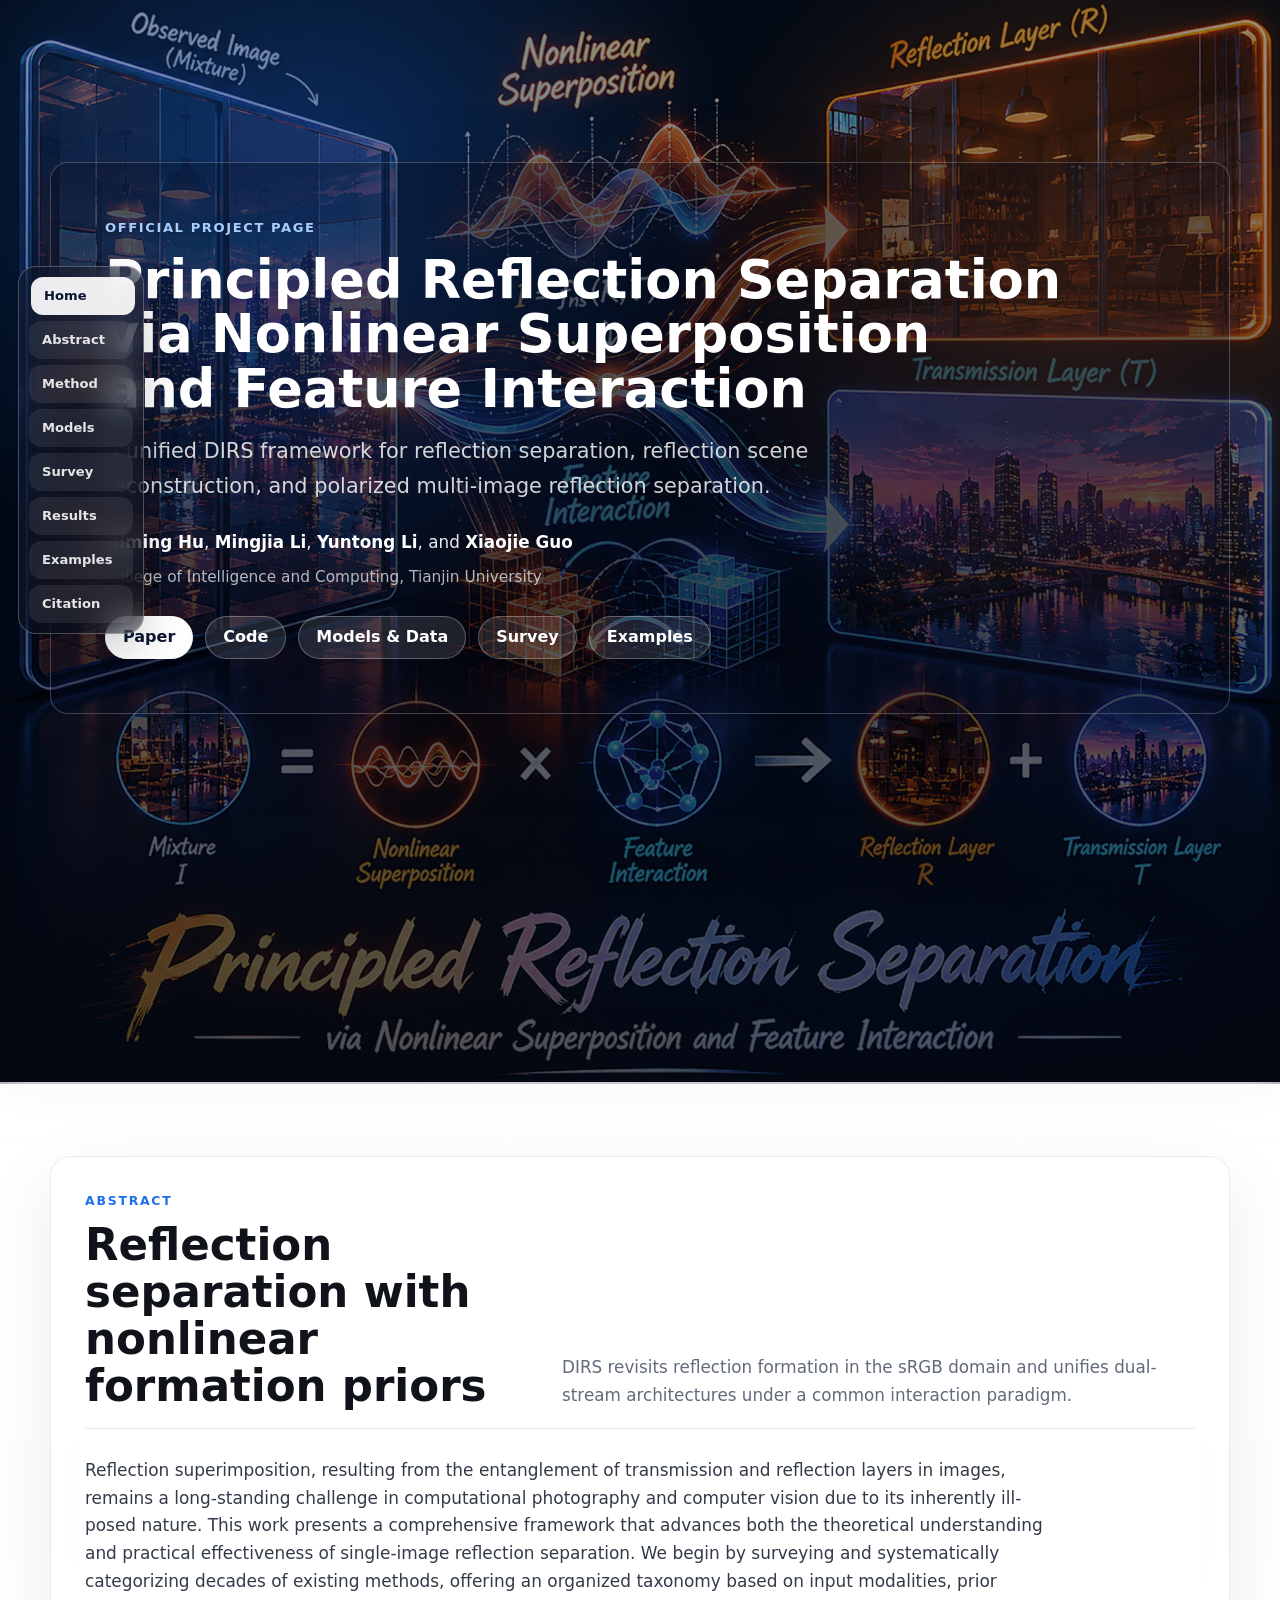
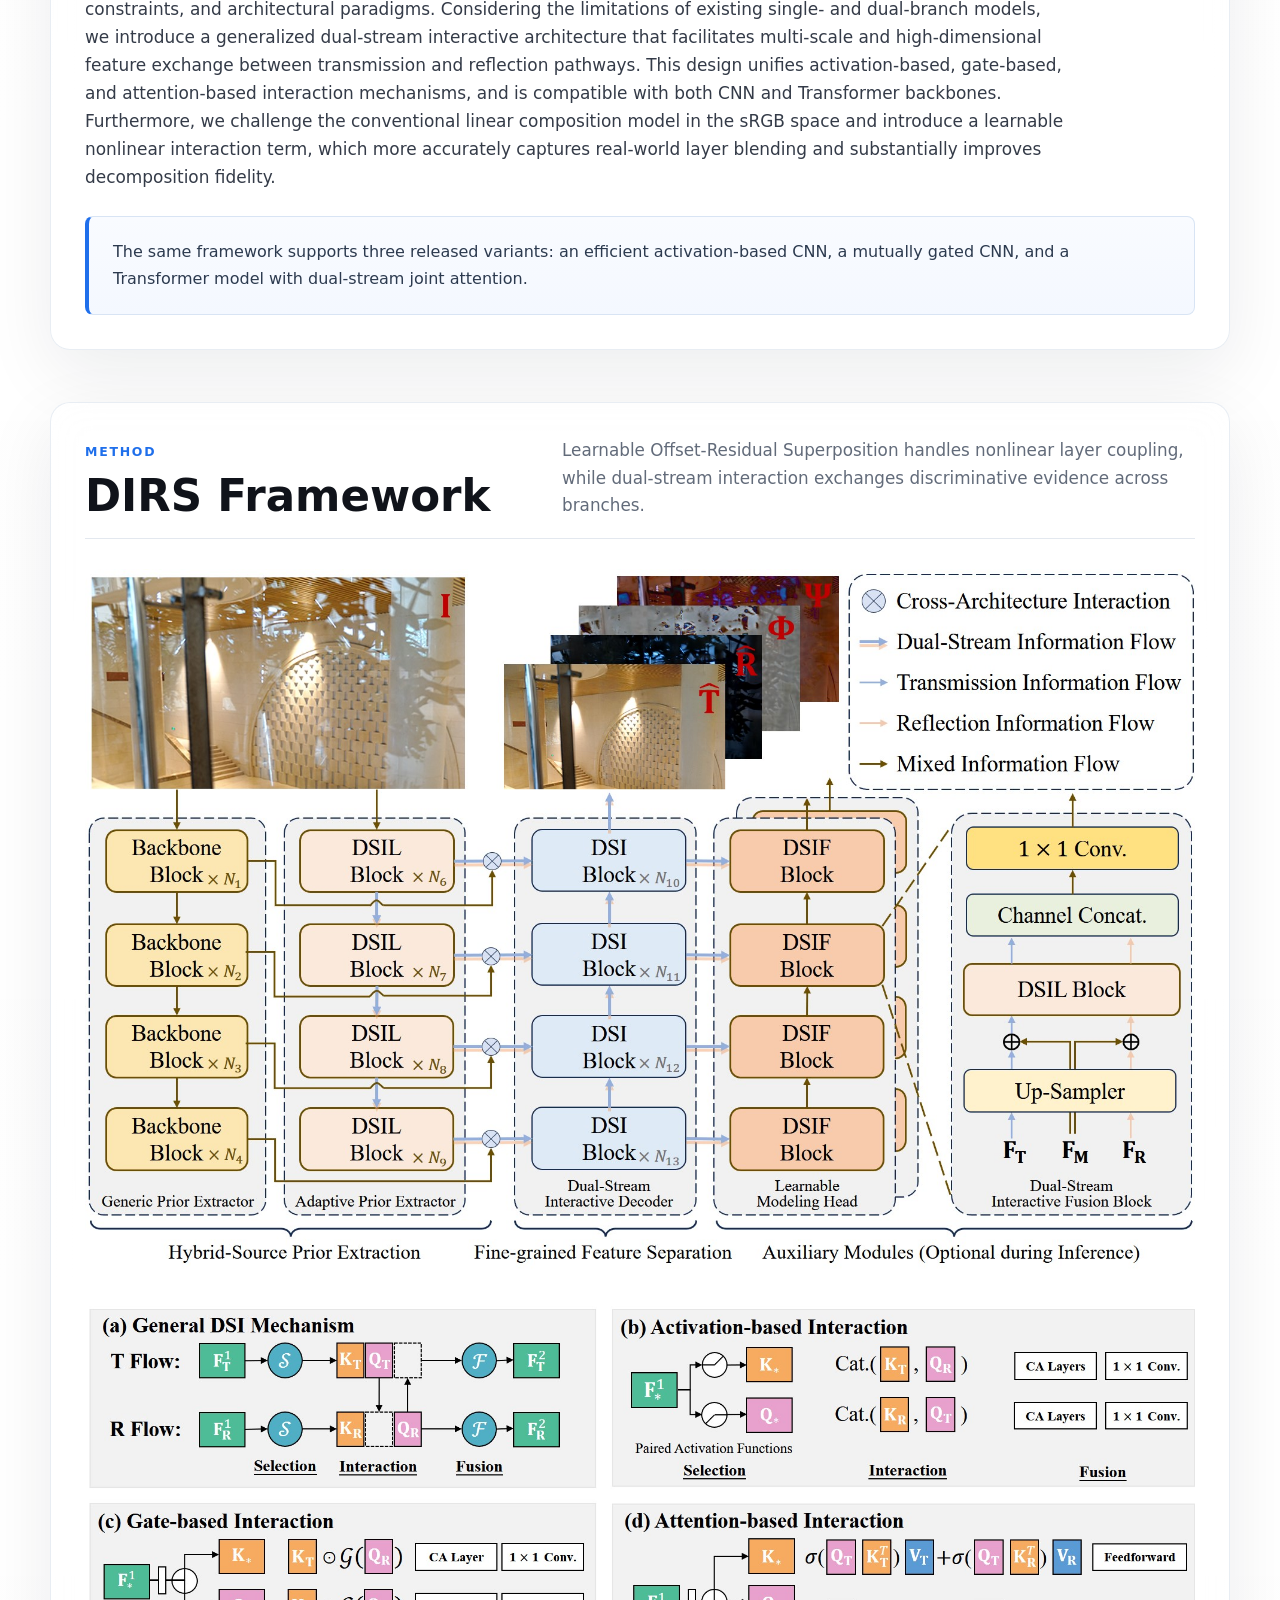
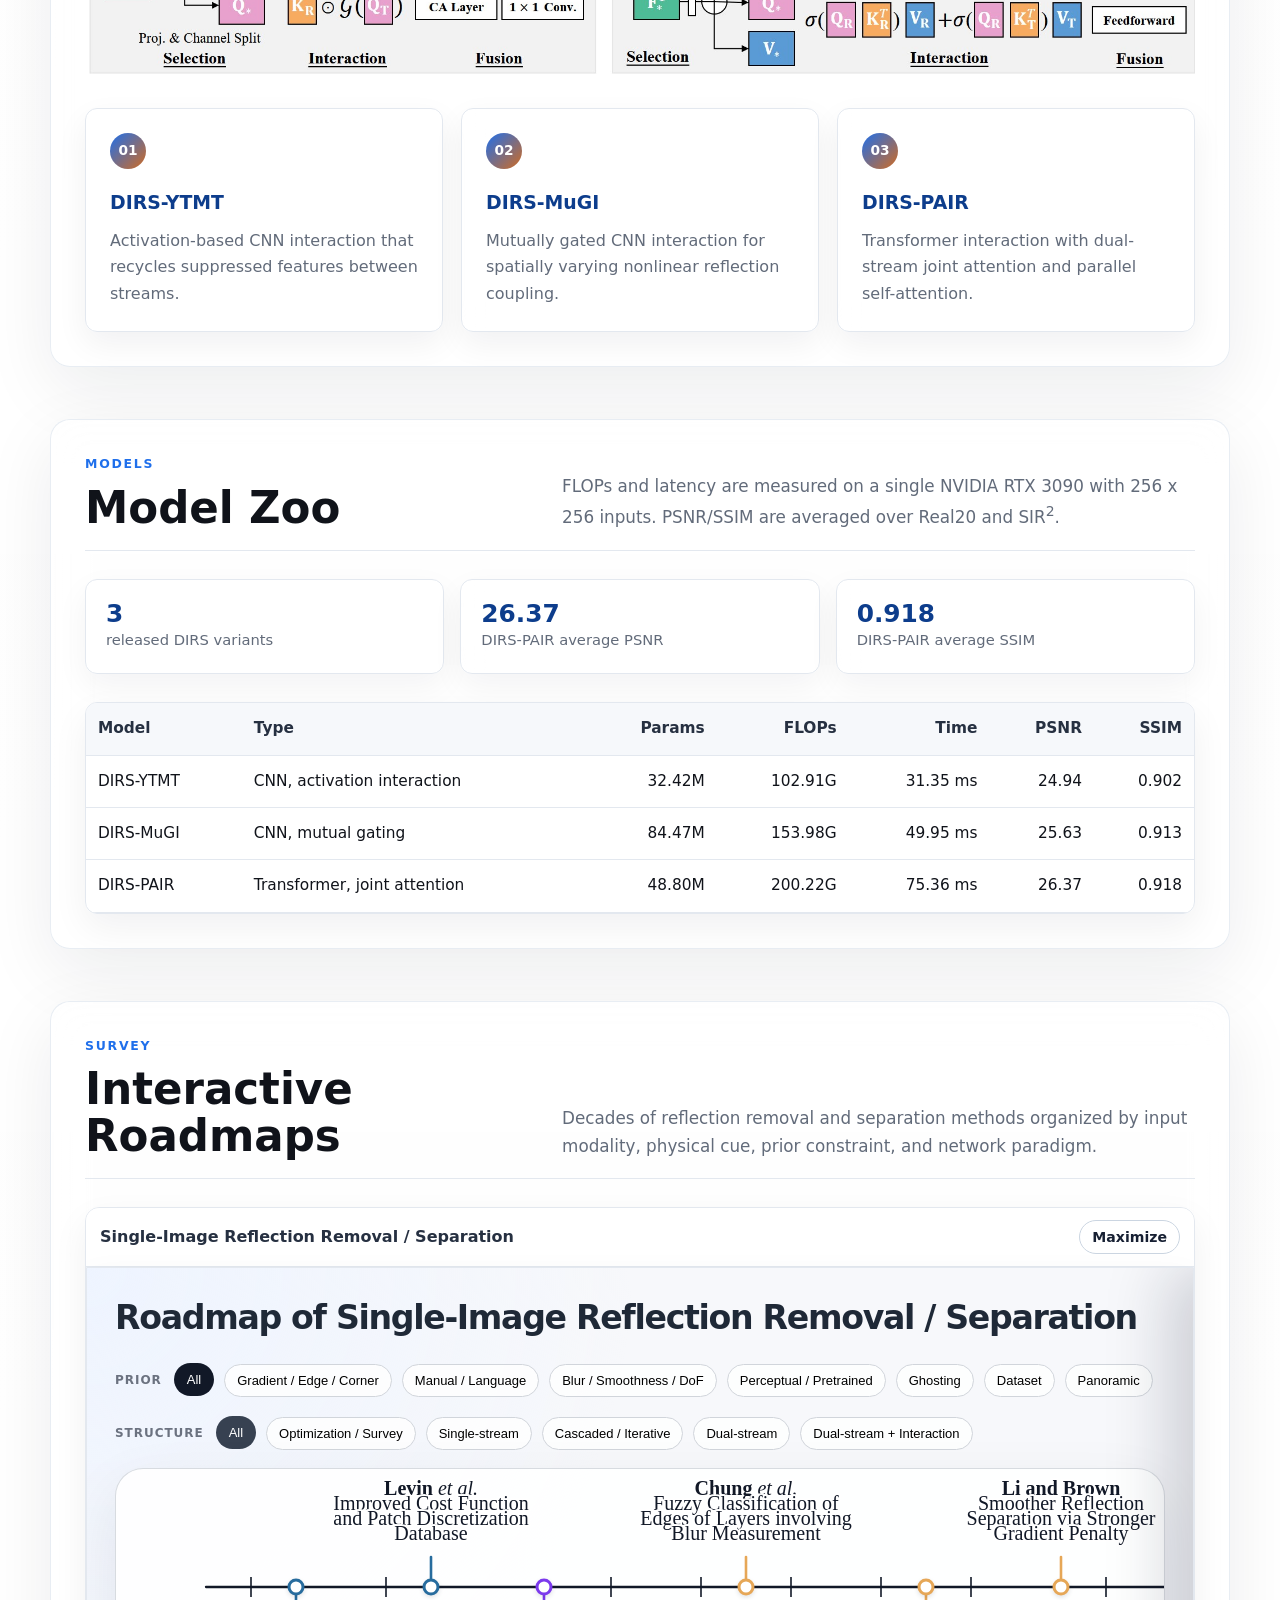
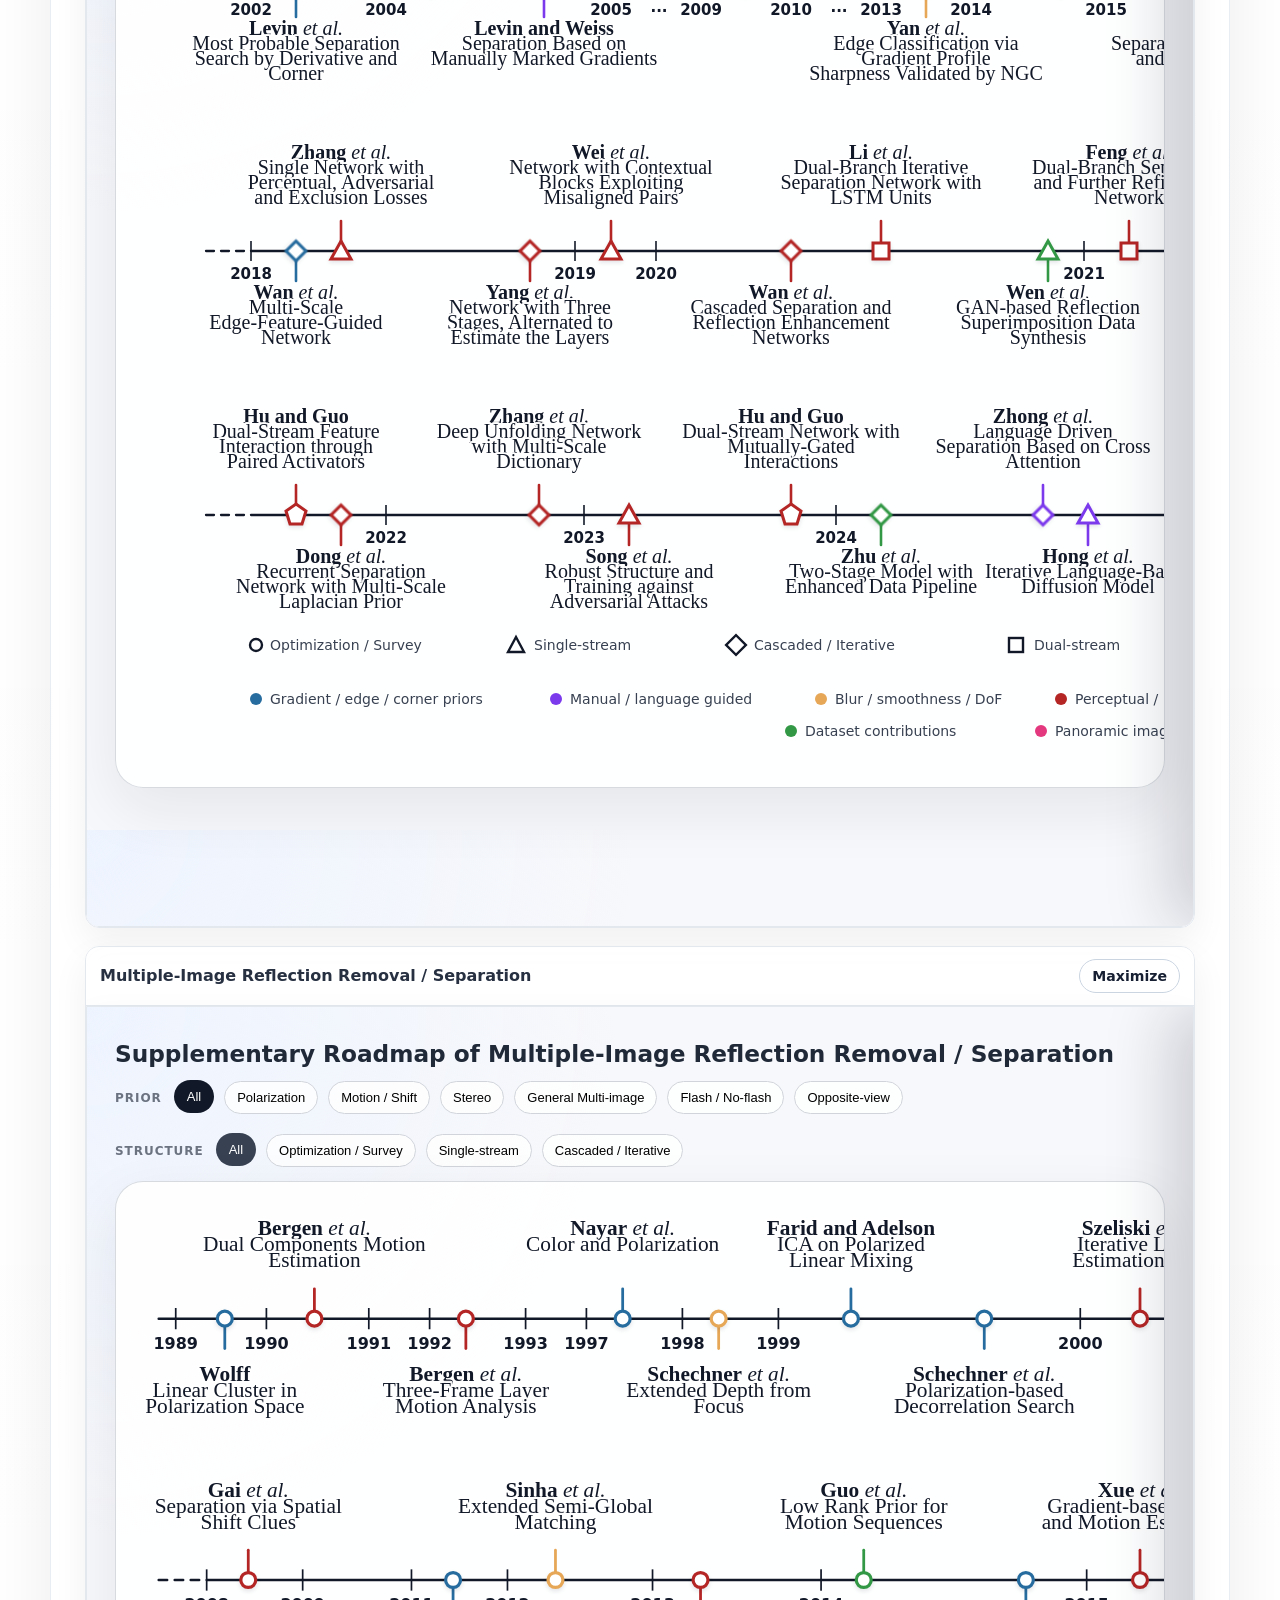
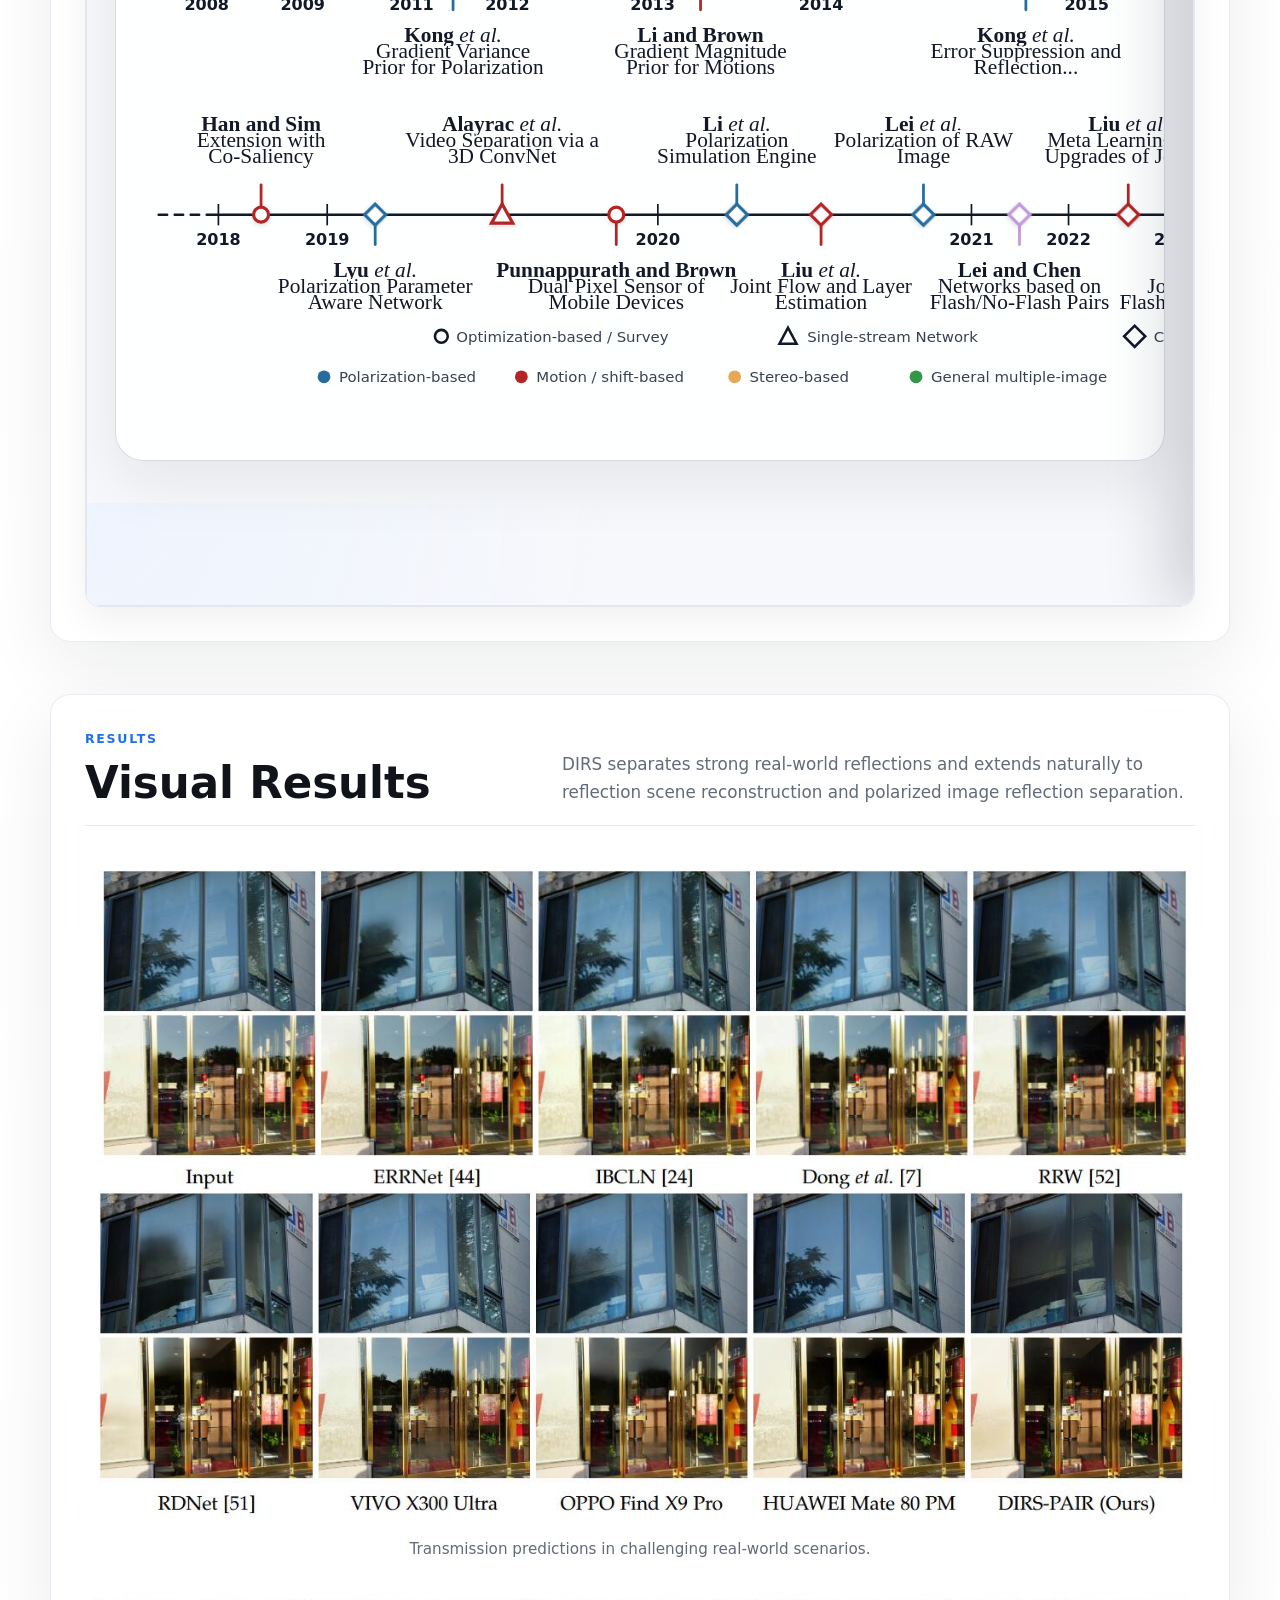
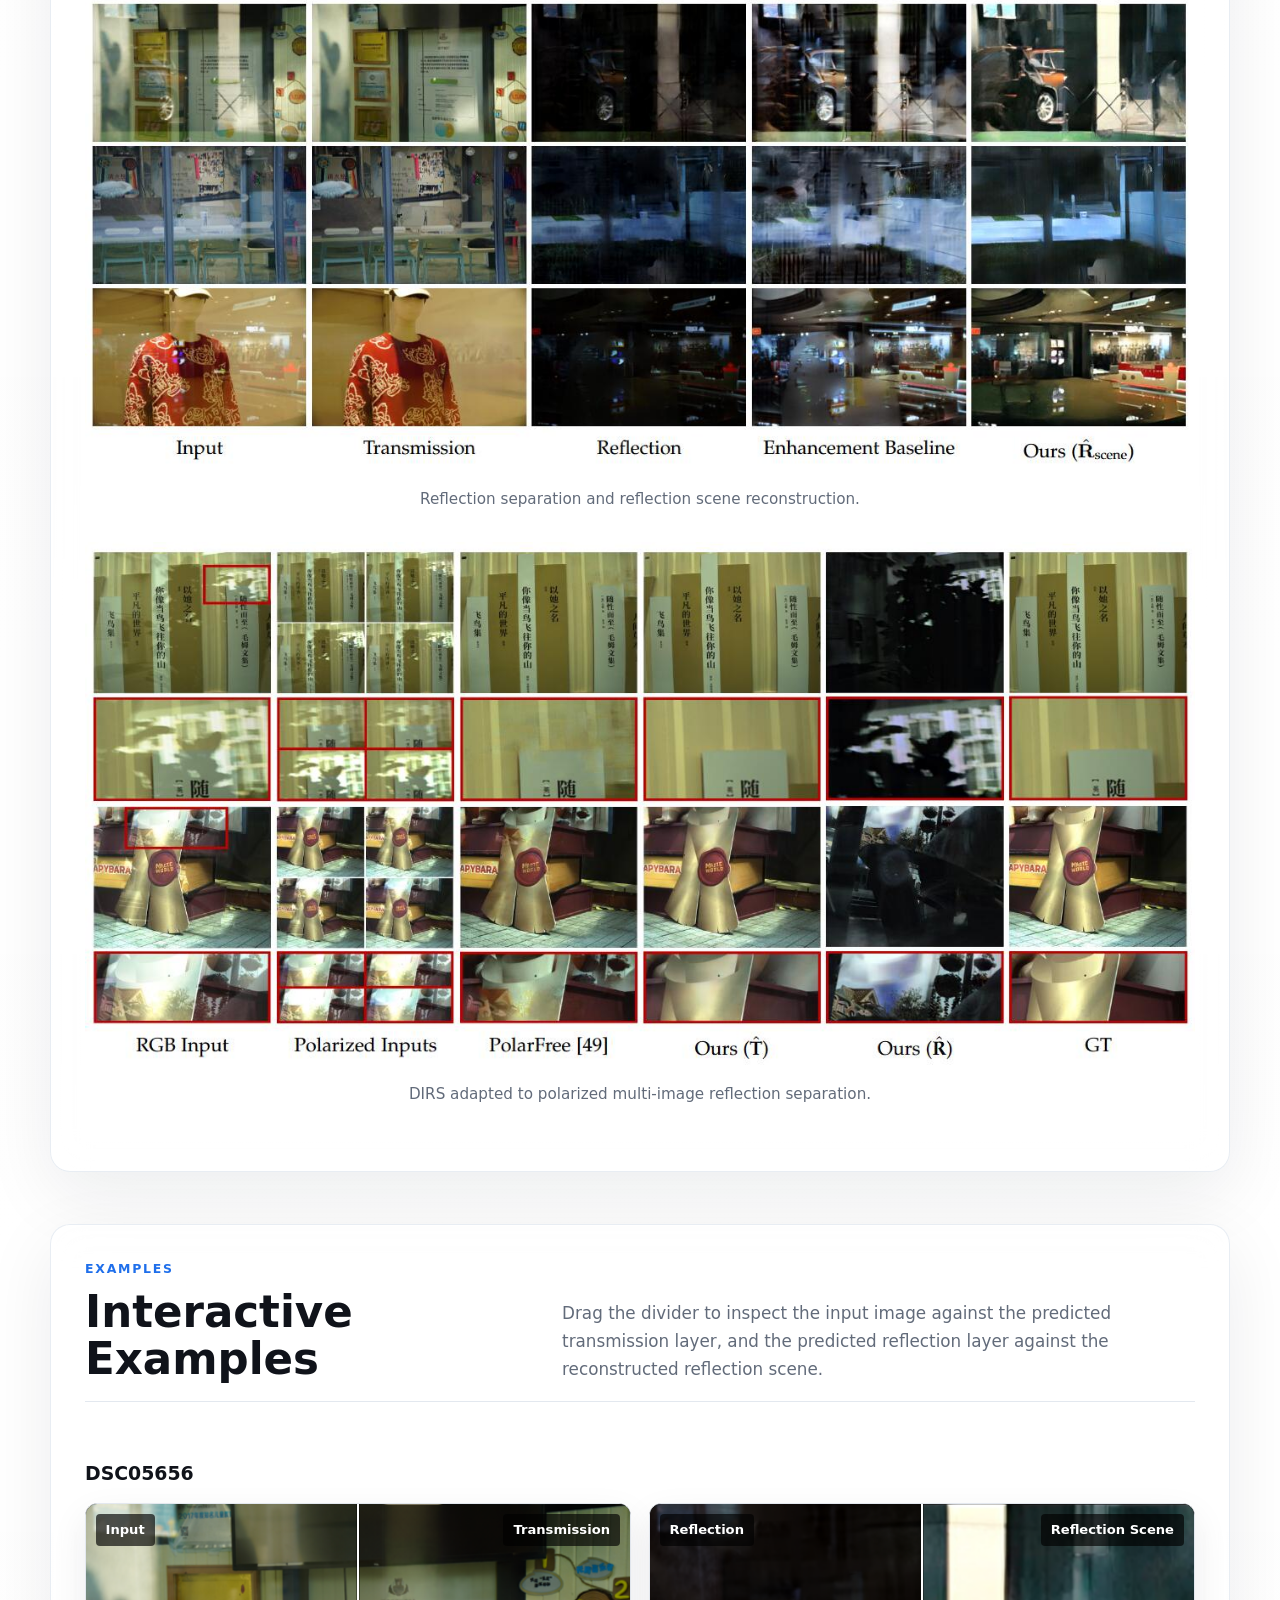
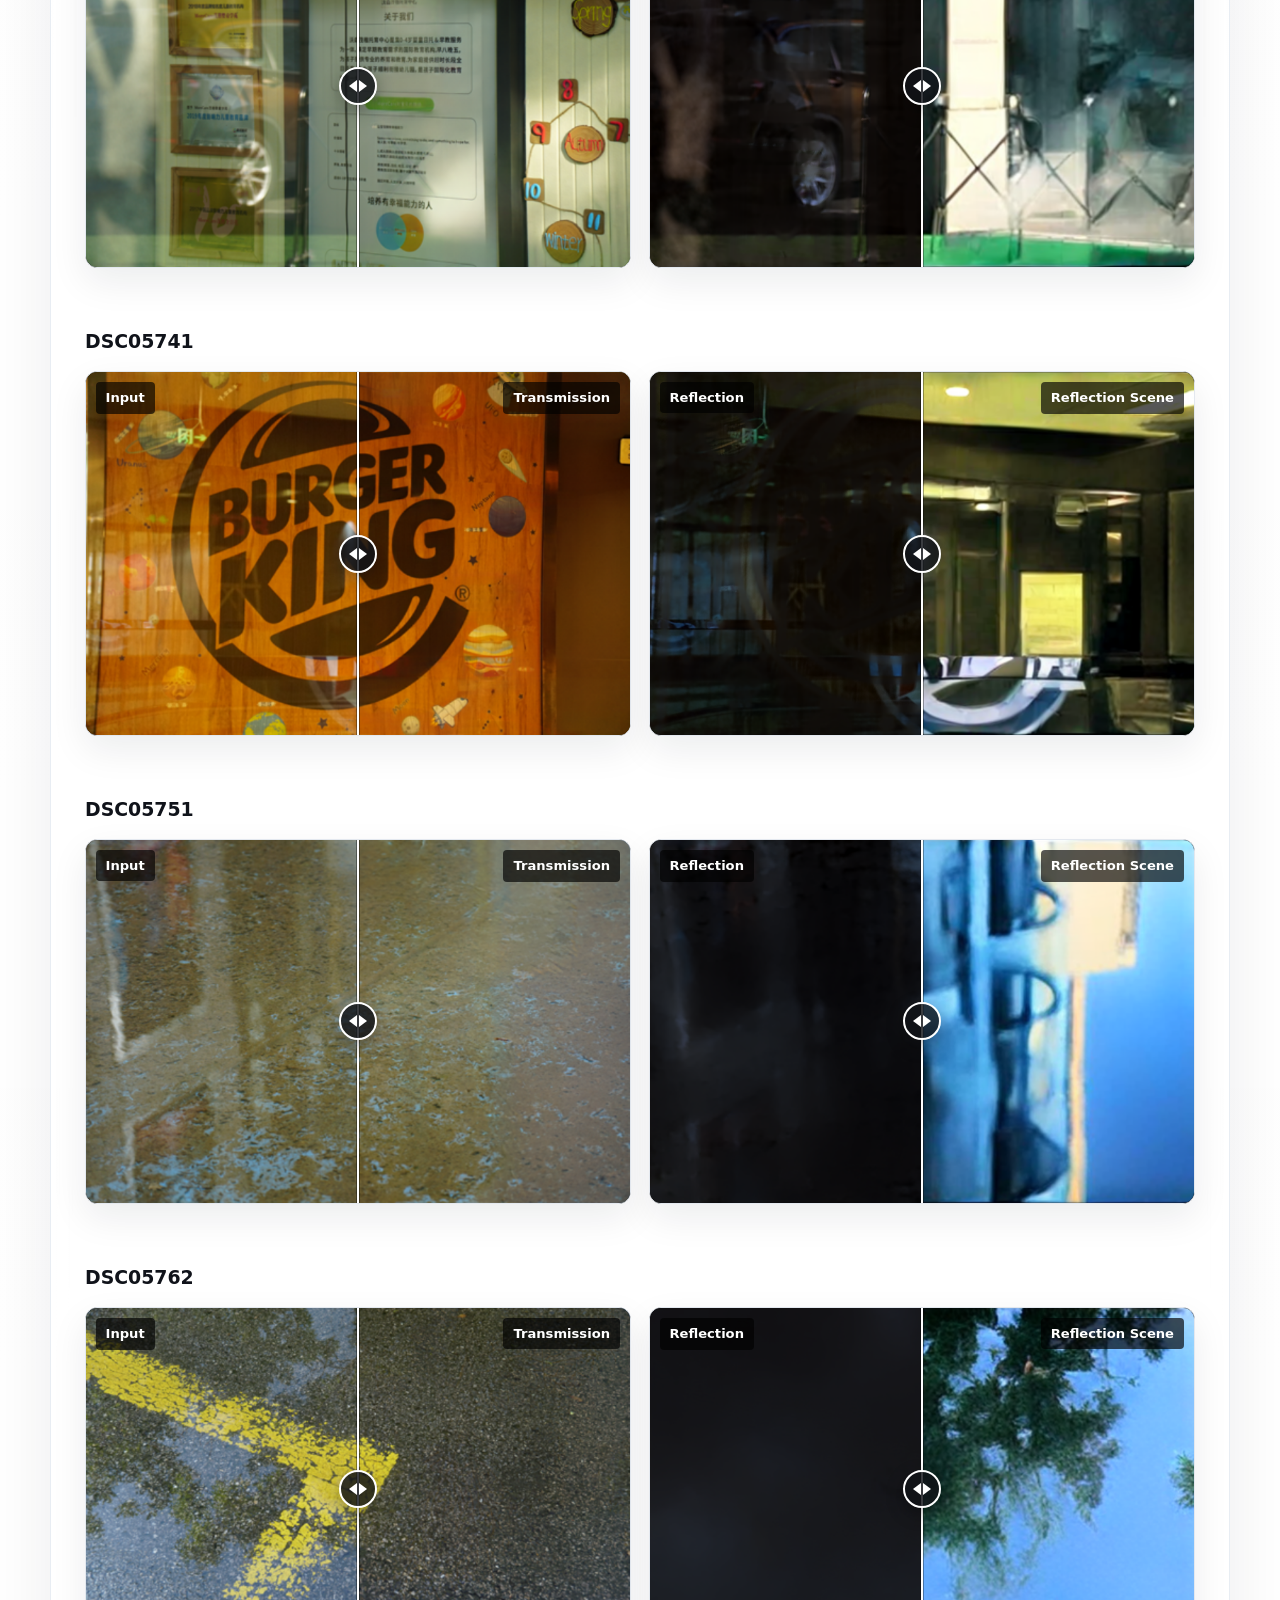
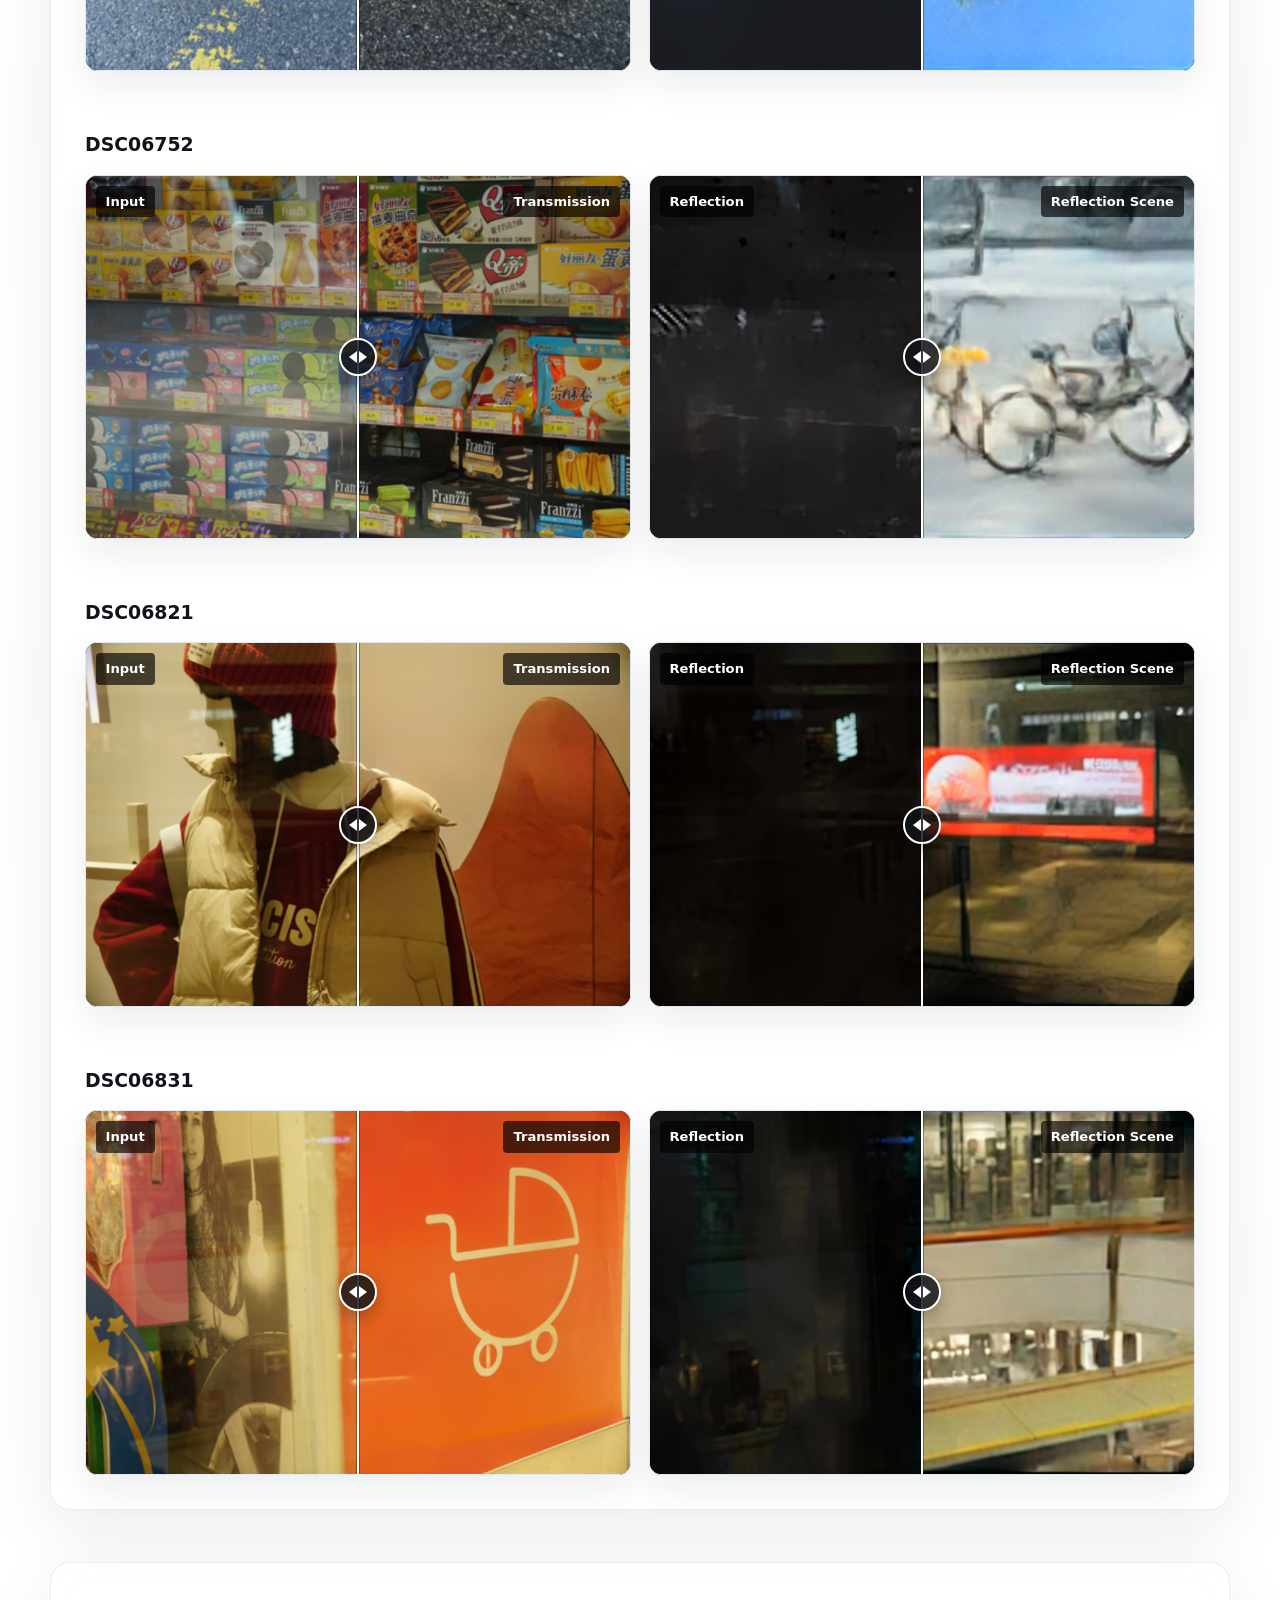
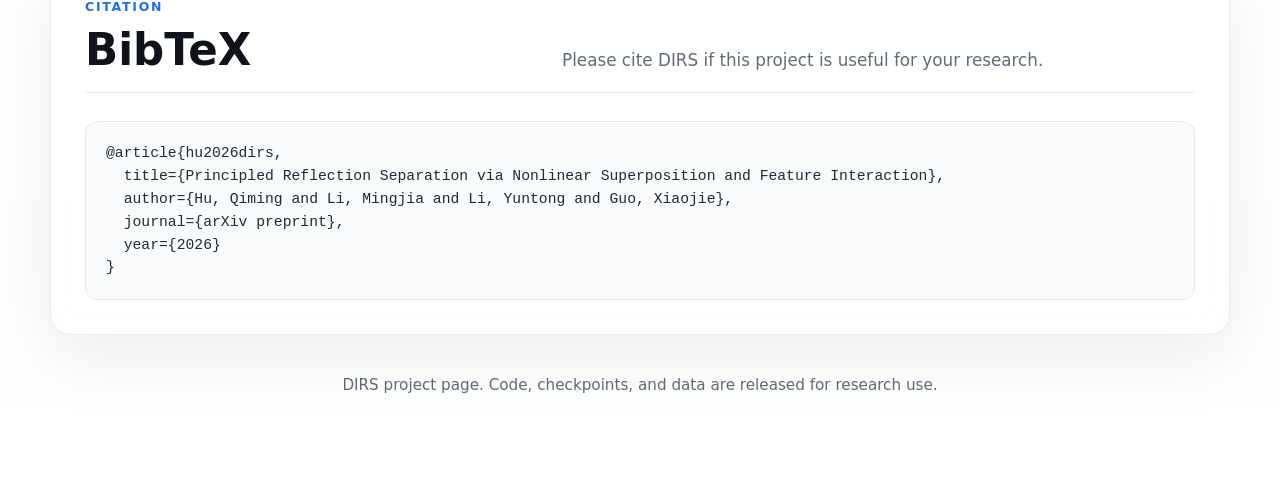
==== index.html @ be02402c "Update examples with composite results" ====
<!DOCTYPE html>
<html lang="en">
<head>
  <meta charset="UTF-8">
  <meta name="viewport" content="width=device-width, initial-scale=1.0">
  <title>DIRS: Principled Reflection Separation</title>
  <style>
    :root {
      --ink: #10131a;
      --muted: #626b7a;
      --line: #e3e8ef;
      --paper: #ffffff;
      --soft: #f6f8fb;
      --soft-blue: #eef5ff;
      --accent: #1f6feb;
      --accent-deep: #0d3d8c;
      --orange: #d06b22;
    }

    * {
      box-sizing: border-box;
    }

    html {
      scroll-behavior: smooth;
      background: var(--paper);
    }

    body {
      margin: 0;
      color: var(--ink);
      background: var(--paper);
      font-family: Inter, ui-sans-serif, system-ui, -apple-system, BlinkMacSystemFont, "Segoe UI", Roboto, Helvetica, Arial, sans-serif;
      line-height: 1.65;
    }

    a {
      color: var(--accent);
      text-decoration: none;
    }

    a:hover {
      text-decoration: underline;
    }

    .ambient-bg {
      position: absolute;
      inset: 0;
      z-index: 0;
      overflow: hidden;
      background: var(--paper);
      opacity: 1;
      pointer-events: none;
      transition: opacity 220ms linear;
    }

    .ambient-bg img {
      position: relative;
      z-index: 0;
      display: block;
      width: 100vw;
      max-width: none;
      height: auto;
      min-height: 100vh;
      object-fit: cover;
      object-position: top center;
    }

    .hero-shade {
      position: absolute;
      top: 0;
      left: 0;
      right: 0;
      height: var(--ambient-image-height, 100%);
      z-index: 1;
      background:
        radial-gradient(circle at 24% 18%, rgba(31,111,235,0.34), transparent 34%),
        radial-gradient(circle at 84% 26%, rgba(208,107,34,0.28), transparent 30%),
        linear-gradient(180deg, rgba(3,7,18,0.42), rgba(3,7,18,0.60) 58%, rgba(3,7,18,0.70));
      pointer-events: none;
      transition:
        opacity 780ms cubic-bezier(.22,.61,.36,1),
        filter 780ms cubic-bezier(.22,.61,.36,1);
    }

    body.immersive .hero-shade {
      opacity: 0;
      filter: blur(12px);
    }

    .hero {
      position: relative;
      min-height: var(--hero-scroll-height, 100vh);
      overflow: visible;
      background: var(--paper);
      isolation: isolate;
    }

    .hero::after {
      content: "";
      position: absolute;
      left: 0;
      right: 0;
      bottom: 0;
      height: min(28vh, 260px);
      z-index: 2;
      background: linear-gradient(180deg, rgba(255,255,255,0), var(--paper));
      pointer-events: none;
      opacity: var(--hero-fade-opacity, 0);
      transition: opacity 780ms cubic-bezier(.22,.61,.36,1);
    }

    body.immersive .hero::after {
      opacity: 0;
    }

    .hero-shell {
      position: sticky;
      top: 0;
      z-index: 3;
      width: min(1180px, calc(100% - 40px));
      height: 100vh;
      min-height: 100vh;
      margin: 0 auto;
      display: grid;
      align-items: center;
      padding: 72px 0 96px;
      pointer-events: none;
    }

    .hero-panel {
      width: 100%;
      padding: clamp(24px, 5vw, 54px);
      border: 1px solid rgba(255,255,255,0.22);
      border-radius: 18px;
      color: #fff;
      background: rgba(6, 11, 24, 0.34);
      box-shadow: 0 24px 80px rgba(0, 0, 0, 0.24);
      backdrop-filter: blur(10px);
      pointer-events: auto;
    }

    .content-layer {
      position: relative;
      z-index: 2;
      transition:
        opacity 780ms cubic-bezier(.22,.61,.36,1),
        transform 780ms cubic-bezier(.22,.61,.36,1),
        filter 780ms cubic-bezier(.22,.61,.36,1);
      will-change: opacity, transform, filter;
    }

    .hero-shell.content-layer {
      position: sticky;
      top: 0;
      z-index: 3;
    }

    body.immersive .content-layer {
      opacity: 0;
      transform: translateY(32px) scale(0.985);
      filter: blur(12px) saturate(0.82);
      pointer-events: none;
    }

    .background-toggle-hint {
      position: fixed;
      left: 50%;
      bottom: 26px;
      z-index: 20;
      padding: 8px 13px;
      border-radius: 999px;
      color: rgba(255,255,255,0.78);
      background: rgba(5, 7, 11, 0.34);
      backdrop-filter: blur(12px);
      font-size: 0.78rem;
      opacity: 0;
      transform: translate(-50%, 10px);
      transition: opacity 520ms ease, transform 520ms ease;
      pointer-events: none;
    }

    body.immersive .background-toggle-hint {
      opacity: 1;
      transform: translate(-50%, 0);
    }

    .side-nav {
      position: fixed;
      left: 18px;
      top: 50%;
      z-index: 60;
      display: flex;
      flex-direction: column;
      gap: 6px;
      padding: 10px;
      border: 1px solid rgba(255,255,255,0.26);
      border-radius: 18px;
      background: rgba(7, 12, 26, 0.42);
      box-shadow: 0 18px 46px rgba(0,0,0,0.18);
      backdrop-filter: blur(16px) saturate(1.1);
      transform: translateY(-50%);
      transition: opacity 520ms ease, transform 520ms ease;
    }

    body.immersive .side-nav {
      opacity: 0;
      transform: translate(-18px, -50%);
      pointer-events: none;
    }

    .side-nav a {
      display: flex;
      align-items: center;
      justify-content: flex-start;
      min-width: 104px;
      height: 38px;
      padding: 0 13px;
      border-radius: 12px;
      color: rgba(255,255,255,0.88);
      background: rgba(255,255,255,0.08);
      font-size: 0.82rem;
      font-weight: 800;
      text-decoration: none;
      transition: background 180ms ease, color 180ms ease, transform 180ms ease;
    }

    .side-nav a:hover,
    .side-nav a.active {
      color: #0a1631;
      background: rgba(255,255,255,0.92);
      transform: translateX(2px);
      text-decoration: none;
    }

    .kicker {
      margin: 0 0 14px;
      color: #a9cdfc;
      text-transform: uppercase;
      letter-spacing: 0.12em;
      font-size: 0.82rem;
      font-weight: 800;
    }

    .hero-panel h2 {
      margin: 0 0 18px;
      font-size: clamp(1.9rem, 4.1vw, 3.85rem);
      line-height: 1.04;
      letter-spacing: 0;
      font-weight: 820;
    }

    .hero-panel h2 span {
      display: block;
      white-space: nowrap;
    }

    .subtitle {
      max-width: 850px;
      margin: 0 0 26px;
      color: rgba(255,255,255,0.82);
      font-size: clamp(1.02rem, 2vw, 1.3rem);
    }

    .authors {
      margin: 0 0 8px;
      color: rgba(255,255,255,0.92);
      font-size: 1.05rem;
    }

    .authors a {
      color: #fff;
      font-weight: 720;
    }

    .affiliation {
      margin: 0 0 26px;
      color: rgba(255,255,255,0.70);
      font-size: 0.96rem;
    }

    .links {
      display: flex;
      flex-wrap: wrap;
      gap: 12px;
    }

    .links a {
      display: inline-flex;
      align-items: center;
      min-height: 43px;
      padding: 0 17px;
      border: 1px solid rgba(255,255,255,0.28);
      border-radius: 999px;
      color: #fff;
      background: rgba(255,255,255,0.11);
      font-weight: 760;
      box-shadow: 0 10px 28px rgba(0, 0, 0, 0.18);
    }

    .links a.primary {
      border-color: #fff;
      color: #0a1631;
      background: #fff;
    }

    .page {
      position: relative;
      z-index: 2;
      margin-top: -2px;
      background: linear-gradient(180deg, rgba(255,255,255,0.58), rgba(255,255,255,0.88) 72px, rgba(255,255,255,0.96));
      backdrop-filter: blur(18px) saturate(1.08);
    }

    .container {
      width: min(1180px, calc(100% - 40px));
      margin: 0 auto;
      padding: 74px 0 90px;
    }

    section {
      margin: 52px 0 0;
      padding: 34px;
      border: 1px solid rgba(226, 232, 240, 0.78);
      border-radius: 20px;
      background: rgba(255,255,255,0.70);
      box-shadow: 0 22px 70px rgba(15, 23, 42, 0.08);
      backdrop-filter: blur(18px) saturate(1.08);
    }

    section:first-child {
      margin-top: 0;
    }

    .section-head {
      display: grid;
      grid-template-columns: 0.7fr 1fr;
      gap: 34px;
      align-items: end;
      margin-bottom: 28px;
      padding-bottom: 18px;
      border-bottom: 1px solid var(--line);
    }

    .eyebrow {
      margin: 0 0 10px;
      color: var(--accent);
      text-transform: uppercase;
      letter-spacing: 0.14em;
      font-size: 0.78rem;
      font-weight: 820;
    }

    h2 {
      margin: 0;
      font-size: clamp(1.9rem, 3.4vw, 3rem);
      line-height: 1.08;
      letter-spacing: 0;
    }

    h3 {
      margin: 28px 0 14px;
      font-size: 1.18rem;
      letter-spacing: 0;
    }

    .section-lead {
      margin: 0;
      color: var(--muted);
      font-size: 1.05rem;
    }

    .abstract {
      max-width: 980px;
      margin: 0;
      color: #343b48;
      text-align: left;
      font-size: 1.06rem;
    }

    .callout {
      margin-top: 24px;
      padding: 22px 24px;
      border: 1px solid #d8e4f4;
      border-left: 4px solid var(--accent);
      border-radius: 8px;
      background: linear-gradient(180deg, #f9fbff, #f4f8ff);
      color: #2c3a4f;
    }

    .figure {
      margin: 30px auto;
      text-align: center;
    }

    .figure img {
      display: block;
      max-width: 100%;
      margin: 0 auto;
      border-radius: 12px;
      border: 1px solid var(--line);
      background: #fff;
      box-shadow: 0 16px 42px rgba(15, 23, 42, 0.08);
    }

    .figure.clean img {
      border: 0;
      border-radius: 0;
      box-shadow: none;
    }

    .caption {
      margin-top: 12px;
      color: var(--muted);
      font-size: 0.95rem;
    }

    .method-grid {
      display: grid;
      grid-template-columns: repeat(3, 1fr);
      gap: 18px;
      margin-top: 30px;
    }

    .method-card {
      position: relative;
      overflow: hidden;
      border: 1px solid var(--line);
      border-radius: 12px;
      padding: 24px;
      background: rgba(255,255,255,0.58);
      text-align: left;
      box-shadow: 0 12px 32px rgba(15, 23, 42, 0.06);
      backdrop-filter: blur(14px);
    }

    .method-card::before {
      content: attr(data-step);
      display: inline-grid;
      place-items: center;
      width: 36px;
      height: 36px;
      margin-bottom: 18px;
      border-radius: 50%;
      color: #fff;
      background: linear-gradient(135deg, var(--accent), var(--orange));
      font-weight: 800;
      font-size: 0.86rem;
    }

    .method-card h3 {
      margin: 0 0 10px;
      color: var(--accent-deep);
    }

    .method-card p {
      margin: 0;
      color: var(--muted);
    }

    .metric-strip {
      display: grid;
      grid-template-columns: repeat(3, 1fr);
      gap: 16px;
      margin: 28px 0;
    }

    .metric {
      padding: 20px;
      border-radius: 12px;
      border: 1px solid var(--line);
      background: rgba(255,255,255,0.66);
      box-shadow: 0 12px 32px rgba(15, 23, 42, 0.05);
      backdrop-filter: blur(14px);
    }

    .metric strong {
      display: block;
      color: var(--accent-deep);
      font-size: 1.55rem;
      line-height: 1.1;
    }

    .metric span {
      color: var(--muted);
      font-size: 0.92rem;
    }

    table {
      width: 100%;
      border-collapse: collapse;
      font-size: 0.96rem;
    }

    th, td {
      padding: 13px 12px;
      border-bottom: 1px solid var(--line);
      text-align: left;
      vertical-align: middle;
    }

    th {
      background: var(--soft);
      color: #263041;
      font-weight: 760;
    }

    td.num, th.num {
      text-align: right;
      font-variant-numeric: tabular-nums;
    }

    .table-wrap {
      overflow-x: auto;
      border: 1px solid var(--line);
      border-radius: 12px;
      background: rgba(255,255,255,0.74);
      box-shadow: 0 14px 36px rgba(15, 23, 42, 0.06);
      backdrop-filter: blur(14px);
    }

    .survey-frame {
      width: 100%;
      border: 1px solid var(--line);
      border-radius: 0 0 12px 12px;
      background: rgba(255,255,255,0.74);
      display: block;
      box-shadow: 0 14px 36px rgba(15, 23, 42, 0.06);
      backdrop-filter: blur(14px);
    }

    .roadmap-card {
      position: relative;
      margin-top: 18px;
      border: 1px solid var(--line);
      border-radius: 14px;
      overflow: hidden;
      background: rgba(255,255,255,0.72);
      box-shadow: 0 14px 36px rgba(15, 23, 42, 0.06);
      backdrop-filter: blur(14px);
    }

    .roadmap-bar {
      display: flex;
      align-items: center;
      justify-content: space-between;
      gap: 16px;
      padding: 12px 14px;
      border-bottom: 1px solid var(--line);
      background: rgba(255,255,255,0.66);
    }

    .roadmap-title {
      color: #263041;
      font-weight: 760;
    }

    .roadmap-maximize {
      display: inline-flex;
      align-items: center;
      justify-content: center;
      min-height: 34px;
      padding: 0 12px;
      border: 1px solid #cbd5e1;
      border-radius: 999px;
      color: #172033;
      background: rgba(255,255,255,0.86);
      cursor: pointer;
      font: inherit;
      font-size: 0.88rem;
      font-weight: 760;
    }

    .roadmap-maximize:hover {
      background: #fff;
    }

    .roadmap-card.fullscreen {
      position: fixed;
      inset: 18px;
      z-index: 160;
      display: flex;
      flex-direction: column;
      border-radius: 18px;
      background: rgba(255,255,255,0.94);
    }

    .roadmap-card.fullscreen .survey-frame {
      flex: 1;
      height: auto;
      min-height: 0;
    }

    body.roadmap-open {
      overflow: hidden;
    }

    body.roadmap-open::after {
      content: "";
      position: fixed;
      inset: 0;
      z-index: 120;
      background: rgba(3, 7, 18, 0.58);
      backdrop-filter: blur(10px);
    }

    .survey-frame-main {
      height: 1260px;
    }

    .survey-frame-supplementary {
      height: 1200px;
    }

    .examples-grid {
      display: grid;
      grid-template-columns: 1fr;
      gap: 30px;
    }

    .slider-pair {
      display: grid;
      grid-template-columns: repeat(2, 1fr);
      gap: 18px;
      align-items: start;
    }

    .slider-container {
      position: relative;
      width: 100%;
      border: 1px solid var(--line);
      border-radius: 12px;
      overflow: hidden;
      background: #000;
      box-shadow: 0 14px 36px rgba(15, 23, 42, 0.08);
      backdrop-filter: blur(14px);
      touch-action: none;
      user-select: none;
      -webkit-user-select: none;
    }

    body.dragging-slider,
    body.dragging-slider * {
      user-select: none;
      -webkit-user-select: none;
    }

    .image-wrapper {
      position: relative;
      width: 100%;
      padding-top: 66.66%;
    }

    .image-wrapper img {
      position: absolute;
      inset: 0;
      width: 100%;
      height: 100%;
      object-fit: cover;
      pointer-events: none;
      -webkit-user-drag: none;
    }

    .result-image {
      clip-path: inset(0 0 0 50%);
    }

    .slider-bar {
      position: absolute;
      top: 0;
      bottom: 0;
      left: 50%;
      width: 2px;
      background: #fff;
      transform: translateX(-1px);
      z-index: 10;
      pointer-events: none;
      box-shadow: 0 0 0 1px rgba(0,0,0,0.35);
    }

    .slider-handle {
      position: absolute;
      left: 50%;
      top: 50%;
      width: 38px;
      height: 38px;
      border-radius: 50%;
      border: 2px solid #fff;
      background: rgba(17, 19, 24, 0.82);
      box-shadow: 0 6px 18px rgba(0, 0, 0, 0.32);
      transform: translate(-50%, -50%);
      cursor: ew-resize;
      z-index: 11;
    }

    .slider-handle::before,
    .slider-handle::after {
      content: "";
      position: absolute;
      top: 50%;
      width: 0;
      height: 0;
      border-style: solid;
      transform: translateY(-50%);
    }

    .slider-handle::before {
      left: 8px;
      border-width: 6px 8px 6px 0;
      border-color: transparent #fff transparent transparent;
    }

    .slider-handle::after {
      right: 8px;
      border-width: 6px 0 6px 8px;
      border-color: transparent transparent transparent #fff;
    }

    .image-label {
      position: absolute;
      top: 10px;
      z-index: 5;
      padding: 5px 10px;
      border-radius: 4px;
      color: #fff;
      background: rgba(0,0,0,0.66);
      font-size: 0.82rem;
      font-weight: 720;
    }

    .label-left {
      left: 10px;
    }

    .label-right {
      right: 10px;
    }

    .bibtex {
      margin: 0;
      padding: 20px;
      border: 1px solid var(--line);
      border-radius: 12px;
      background: #f8fafc;
      color: #1f2937;
      white-space: pre-wrap;
      overflow-x: auto;
      font-family: "Cascadia Code", "SFMono-Regular", Consolas, "Liberation Mono", monospace;
      font-size: 0.92rem;
      line-height: 1.55;
    }

    footer {
      padding: 38px 0 0;
      color: var(--muted);
      text-align: center;
      font-size: 0.95rem;
    }

    @media (max-width: 900px) {
      .hero-shell,
      .container {
        width: min(100% - 28px, 1180px);
      }

      .ambient-bg img {
        width: 100%;
        height: var(--mobile-hero-image-height, 145vh);
      }

      .hero-shell {
        height: 100svh;
        min-height: 100svh;
        padding: 68px 0 112px;
      }

      .hero-panel {
        padding: 20px;
        border-radius: 14px;
      }

      .hero-panel h2 {
        font-size: clamp(0.95rem, 4.8vw, 2.75rem);
      }

      .section-head,
      .method-grid,
      .metric-strip,
      .slider-pair {
        grid-template-columns: 1fr;
      }

      section {
        padding: 22px;
        border-radius: 16px;
      }

      .survey-frame-main,
      .survey-frame-supplementary {
        height: 900px;
      }

      .side-nav {
        left: 50%;
        top: auto;
        bottom: 12px;
        flex-direction: row;
        max-width: calc(100% - 24px);
        overflow-x: auto;
        transform: translateX(-50%);
      }

      .side-nav a {
        min-width: auto;
        white-space: nowrap;
      }

      body.immersive .side-nav {
        transform: translate(-50%, 18px);
      }
    }
  </style>
</head>
<body>
  <nav class="side-nav content-layer" aria-label="Section navigation">
    <a href="#hero" data-section="hero" title="Home">Home</a>
    <a href="#abstract" data-section="abstract" title="Abstract">Abstract</a>
    <a href="#method" data-section="method" title="Method">Method</a>
    <a href="#models" data-section="models" title="Models">Models</a>
    <a href="#survey" data-section="survey" title="Survey">Survey</a>
    <a href="#results" data-section="results" title="Results">Results</a>
    <a href="#examples" data-section="examples" title="Examples">Examples</a>
    <a href="#citation" data-section="citation" title="Citation">Citation</a>
  </nav>
  <div id="hero" class="hero">
    <div class="ambient-bg" aria-hidden="true">
      <img src="images/header.png" alt="">
      <div class="hero-shade" aria-hidden="true"></div>
    </div>
    <div class="hero-shell content-layer">
      <header class="hero-panel">
        <p class="kicker">Official Project Page</p>
        <h2>
          <span>Principled Reflection Separation</span>
          <span>via Nonlinear Superposition</span>
          <span>and Feature Interaction</span>
        </h2>
        <p class="subtitle">
          A unified DIRS framework for reflection separation, reflection scene reconstruction,
          and polarized multi-image reflection separation.
        </p>
        <p class="authors">
          <a href="https://scholar.google.com/citations?user=4zasPbwAAAAJ" target="_blank" rel="noreferrer">Qiming Hu</a>,
          <a href="https://mingjia.li" target="_blank" rel="noreferrer">Mingjia Li</a>,
          <a href="https://scholar.google.com/citations?user=Pu7-JBEAAAAJ" target="_blank" rel="noreferrer">Yuntong Li</a>,
          and <a href="https://sites.google.com/view/xjguo/homepage" target="_blank" rel="noreferrer">Xiaojie Guo</a>
        </p>
        <p class="affiliation">College of Intelligence and Computing, Tianjin University</p>
        <nav class="links" aria-label="Project links">
          <a class="primary" href="https://openreview.net/pdf?id=Shwtw8uV8l" target="_blank" rel="noreferrer">Paper</a>
          <a href="https://github.com/mingcv/DIRS" target="_blank" rel="noreferrer">Code</a>
          <a href="https://huggingface.co/huqiming513/DIRS-Models" target="_blank" rel="noreferrer">Models & Data</a>
          <a href="#survey">Survey</a>
          <a href="#examples">Examples</a>
        </nav>
      </header>
    </div>
  </div>

  <main class="page content-layer">
    <div class="container">
      <section id="abstract">
        <div class="section-head">
          <div>
            <p class="eyebrow">Abstract</p>
            <h2>Reflection separation with nonlinear formation priors</h2>
          </div>
          <p class="section-lead">
            DIRS revisits reflection formation in the sRGB domain and unifies
            dual-stream architectures under a common interaction paradigm.
          </p>
        </div>
        <p class="abstract">
          Reflection superimposition, resulting from the entanglement of transmission and
          reflection layers in images, remains a long-standing challenge in computational
          photography and computer vision due to its inherently ill-posed nature. This work
          presents a comprehensive framework that advances both the theoretical understanding
          and practical effectiveness of single-image reflection separation. We begin by
          surveying and systematically categorizing decades of existing methods, offering an
          organized taxonomy based on input modalities, prior constraints, and architectural
          paradigms. Considering the limitations of existing single- and dual-branch models,
          we introduce a generalized dual-stream interactive architecture that facilitates
          multi-scale and high-dimensional feature exchange between transmission and reflection
          pathways. This design unifies activation-based, gate-based, and attention-based
          interaction mechanisms, and is compatible with both CNN and Transformer backbones.
          Furthermore, we challenge the conventional linear composition model in the sRGB
          space and introduce a learnable nonlinear interaction term, which more accurately
          captures real-world layer blending and substantially improves decomposition fidelity.
        </p>
        <div class="callout">
          The same framework supports three released variants: an efficient activation-based
          CNN, a mutually gated CNN, and a Transformer model with dual-stream joint attention.
        </div>
      </section>

      <section id="method">
        <div class="section-head">
          <div>
            <p class="eyebrow">Method</p>
            <h2>DIRS Framework</h2>
          </div>
          <p class="section-lead">
            Learnable Offset-Residual Superposition handles nonlinear layer coupling, while
            dual-stream interaction exchanges discriminative evidence across branches.
          </p>
        </div>
        <figure class="figure clean">
          <img src="images/fig_arch_dirs.jpg" alt="DIRS architecture overview">
        </figure>
        <figure class="figure clean">
          <img src="images/fig_dsim.jpg" alt="DIRS interaction block designs">
        </figure>

        <div class="method-grid">
          <article class="method-card" data-step="01">
            <h3>DIRS-YTMT</h3>
            <p>Activation-based CNN interaction that recycles suppressed features between streams.</p>
          </article>
          <article class="method-card" data-step="02">
            <h3>DIRS-MuGI</h3>
            <p>Mutually gated CNN interaction for spatially varying nonlinear reflection coupling.</p>
          </article>
          <article class="method-card" data-step="03">
            <h3>DIRS-PAIR</h3>
            <p>Transformer interaction with dual-stream joint attention and parallel self-attention.</p>
          </article>
        </div>
      </section>

      <section id="models">
        <div class="section-head">
          <div>
            <p class="eyebrow">Models</p>
            <h2>Model Zoo</h2>
          </div>
          <p class="section-lead">
            FLOPs and latency are measured on a single NVIDIA RTX 3090 with 256 x 256 inputs.
            PSNR/SSIM are averaged over Real20 and SIR<sup>2</sup>.
          </p>
        </div>
        <div class="metric-strip">
          <div class="metric"><strong>3</strong><span>released DIRS variants</span></div>
          <div class="metric"><strong>26.37</strong><span>DIRS-PAIR average PSNR</span></div>
          <div class="metric"><strong>0.918</strong><span>DIRS-PAIR average SSIM</span></div>
        </div>
        <div class="table-wrap">
          <table>
            <thead>
              <tr>
                <th>Model</th>
                <th>Type</th>
                <th class="num">Params</th>
                <th class="num">FLOPs</th>
                <th class="num">Time</th>
                <th class="num">PSNR</th>
                <th class="num">SSIM</th>
              </tr>
            </thead>
            <tbody>
              <tr>
                <td>DIRS-YTMT</td>
                <td>CNN, activation interaction</td>
                <td class="num">32.42M</td>
                <td class="num">102.91G</td>
                <td class="num">31.35 ms</td>
                <td class="num">24.94</td>
                <td class="num">0.902</td>
              </tr>
              <tr>
                <td>DIRS-MuGI</td>
                <td>CNN, mutual gating</td>
                <td class="num">84.47M</td>
                <td class="num">153.98G</td>
                <td class="num">49.95 ms</td>
                <td class="num">25.63</td>
                <td class="num">0.913</td>
              </tr>
              <tr>
                <td>DIRS-PAIR</td>
                <td>Transformer, joint attention</td>
                <td class="num">48.80M</td>
                <td class="num">200.22G</td>
                <td class="num">75.36 ms</td>
                <td class="num">26.37</td>
                <td class="num">0.918</td>
              </tr>
            </tbody>
          </table>
        </div>
      </section>

      <section id="survey">
        <div class="section-head">
          <div>
            <p class="eyebrow">Survey</p>
            <h2>Interactive Roadmaps</h2>
          </div>
          <p class="section-lead">
            Decades of reflection removal and separation methods organized by input modality,
            physical cue, prior constraint, and network paradigm.
          </p>
        </div>
        <div class="roadmap-card">
          <div class="roadmap-bar">
            <span class="roadmap-title">Single-Image Reflection Removal / Separation</span>
            <button class="roadmap-maximize" type="button">Maximize</button>
          </div>
          <iframe class="survey-frame survey-frame-main" src="survey/index.html?roadmap=single" title="Interactive survey roadmap of single-image reflection removal methods"></iframe>
        </div>
        <div class="roadmap-card">
          <div class="roadmap-bar">
            <span class="roadmap-title">Multiple-Image Reflection Removal / Separation</span>
            <button class="roadmap-maximize" type="button">Maximize</button>
          </div>
          <iframe class="survey-frame survey-frame-supplementary" src="survey/index.html?roadmap=multiple" title="Interactive supplementary survey roadmap of multiple-image reflection removal methods"></iframe>
        </div>
      </section>

      <section id="results">
        <div class="section-head">
          <div>
            <p class="eyebrow">Results</p>
            <h2>Visual Results</h2>
          </div>
          <p class="section-lead">
            DIRS separates strong real-world reflections and extends naturally to reflection
            scene reconstruction and polarized image reflection separation.
          </p>
        </div>
        <figure class="figure clean">
          <img src="images/fig_realworld.jpg" alt="Real-world reflection separation comparison">
          <figcaption class="caption">Transmission predictions in challenging real-world scenarios.</figcaption>
        </figure>
        <figure class="figure clean">
          <img src="images/fig_refscene.jpg" alt="Reflection scene reconstruction">
          <figcaption class="caption">Reflection separation and reflection scene reconstruction.</figcaption>
        </figure>
        <figure class="figure clean">
          <img src="images/fig_polar.jpg" alt="Polarized reflection separation">
          <figcaption class="caption">DIRS adapted to polarized multi-image reflection separation.</figcaption>
        </figure>
      </section>

      <section id="examples">
        <div class="section-head">
          <div>
            <p class="eyebrow">Examples</p>
            <h2>Interactive Examples</h2>
          </div>
          <p class="section-lead">
            Drag the divider to inspect the input image against the predicted transmission
            layer, and the predicted reflection layer against the reconstructed reflection scene.
          </p>
        </div>

        <div class="examples-grid">
          <article>
            <h3>DSC05656</h3>
            <div class="slider-pair">
              <div class="slider-container" id="slider1">
                <div class="image-wrapper">
                  <img src="images/composite/DSC05656/I_blended.png" alt="Input image DSC05656">
                  <img src="images/composite/DSC05656/T_transmission.png" class="result-image" alt="Transmission layer DSC05656">
                </div>
                <div class="slider-bar"></div>
                <div class="slider-handle"></div>
                <div class="image-label label-left">Input</div>
                <div class="image-label label-right">Transmission</div>
              </div>
              <div class="slider-container" id="slider2">
                <div class="image-wrapper">
                  <img src="images/composite/DSC05656/R_pred_resized.png" alt="Reflection layer DSC05656">
                  <img src="images/composite/DSC05656/R_high_pred.png" class="result-image" alt="Reflection scene DSC05656">
                </div>
                <div class="slider-bar"></div>
                <div class="slider-handle"></div>
                <div class="image-label label-left">Reflection</div>
                <div class="image-label label-right">Reflection Scene</div>
              </div>
            </div>
          </article>

          <article>
            <h3>DSC05741</h3>
            <div class="slider-pair">
              <div class="slider-container" id="slider3">
                <div class="image-wrapper">
                  <img src="images/composite/DSC05741/I_blended.png" alt="Input image DSC05741">
                  <img src="images/composite/DSC05741/T_transmission.png" class="result-image" alt="Transmission layer DSC05741">
                </div>
                <div class="slider-bar"></div>
                <div class="slider-handle"></div>
                <div class="image-label label-left">Input</div>
                <div class="image-label label-right">Transmission</div>
              </div>
              <div class="slider-container" id="slider4">
                <div class="image-wrapper">
                  <img src="images/composite/DSC05741/R_pred_resized.png" alt="Reflection layer DSC05741">
                  <img src="images/composite/DSC05741/R_high_pred.png" class="result-image" alt="Reflection scene DSC05741">
                </div>
                <div class="slider-bar"></div>
                <div class="slider-handle"></div>
                <div class="image-label label-left">Reflection</div>
                <div class="image-label label-right">Reflection Scene</div>
              </div>
            </div>
          </article>

          <article>
            <h3>DSC05751</h3>
            <div class="slider-pair">
              <div class="slider-container" id="slider5">
                <div class="image-wrapper">
                  <img src="images/composite/DSC05751/I_blended.png" alt="Input image DSC05751">
                  <img src="images/composite/DSC05751/T_transmission.png" class="result-image" alt="Transmission layer DSC05751">
                </div>
                <div class="slider-bar"></div>
                <div class="slider-handle"></div>
                <div class="image-label label-left">Input</div>
                <div class="image-label label-right">Transmission</div>
              </div>
              <div class="slider-container" id="slider6">
                <div class="image-wrapper">
                  <img src="images/composite/DSC05751/R_pred_resized.png" alt="Reflection layer DSC05751">
                  <img src="images/composite/DSC05751/R_high_pred.png" class="result-image" alt="Reflection scene DSC05751">
                </div>
                <div class="slider-bar"></div>
                <div class="slider-handle"></div>
                <div class="image-label label-left">Reflection</div>
                <div class="image-label label-right">Reflection Scene</div>
              </div>
            </div>
          </article>

          <article>
            <h3>DSC05762</h3>
            <div class="slider-pair">
              <div class="slider-container" id="slider7">
                <div class="image-wrapper">
                  <img src="images/composite/DSC05762/I_blended.png" alt="Input image DSC05762">
                  <img src="images/composite/DSC05762/T_transmission.png" class="result-image" alt="Transmission layer DSC05762">
                </div>
                <div class="slider-bar"></div>
                <div class="slider-handle"></div>
                <div class="image-label label-left">Input</div>
                <div class="image-label label-right">Transmission</div>
              </div>
              <div class="slider-container" id="slider8">
                <div class="image-wrapper">
                  <img src="images/composite/DSC05762/R_pred_resized.png" alt="Reflection layer DSC05762">
                  <img src="images/composite/DSC05762/R_high_pred.png" class="result-image" alt="Reflection scene DSC05762">
                </div>
                <div class="slider-bar"></div>
                <div class="slider-handle"></div>
                <div class="image-label label-left">Reflection</div>
                <div class="image-label label-right">Reflection Scene</div>
              </div>
            </div>
          </article>

          <article>
            <h3>DSC06752</h3>
            <div class="slider-pair">
              <div class="slider-container" id="slider9">
                <div class="image-wrapper">
                  <img src="images/composite/DSC06752/I_blended.png" alt="Input image DSC06752">
                  <img src="images/composite/DSC06752/T_transmission.png" class="result-image" alt="Transmission layer DSC06752">
                </div>
                <div class="slider-bar"></div>
                <div class="slider-handle"></div>
                <div class="image-label label-left">Input</div>
                <div class="image-label label-right">Transmission</div>
              </div>
              <div class="slider-container" id="slider10">
                <div class="image-wrapper">
                  <img src="images/composite/DSC06752/R_pred_resized.png" alt="Reflection layer DSC06752">
                  <img src="images/composite/DSC06752/R_high_pred.png" class="result-image" alt="Reflection scene DSC06752">
                </div>
                <div class="slider-bar"></div>
                <div class="slider-handle"></div>
                <div class="image-label label-left">Reflection</div>
                <div class="image-label label-right">Reflection Scene</div>
              </div>
            </div>
          </article>

          <article>
            <h3>DSC06821</h3>
            <div class="slider-pair">
              <div class="slider-container" id="slider11">
                <div class="image-wrapper">
                  <img src="images/composite/DSC06821/I_blended.png" alt="Input image DSC06821">
                  <img src="images/composite/DSC06821/T_transmission.png" class="result-image" alt="Transmission layer DSC06821">
                </div>
                <div class="slider-bar"></div>
                <div class="slider-handle"></div>
                <div class="image-label label-left">Input</div>
                <div class="image-label label-right">Transmission</div>
              </div>
              <div class="slider-container" id="slider12">
                <div class="image-wrapper">
                  <img src="images/composite/DSC06821/R_pred_resized.png" alt="Reflection layer DSC06821">
                  <img src="images/composite/DSC06821/R_high_pred.png" class="result-image" alt="Reflection scene DSC06821">
                </div>
                <div class="slider-bar"></div>
                <div class="slider-handle"></div>
                <div class="image-label label-left">Reflection</div>
                <div class="image-label label-right">Reflection Scene</div>
              </div>
            </div>
          </article>

          <article>
            <h3>DSC06831</h3>
            <div class="slider-pair">
              <div class="slider-container" id="slider13">
                <div class="image-wrapper">
                  <img src="images/composite/DSC06831/I_blended.png" alt="Input image DSC06831">
                  <img src="images/composite/DSC06831/T_transmission.png" class="result-image" alt="Transmission layer DSC06831">
                </div>
                <div class="slider-bar"></div>
                <div class="slider-handle"></div>
                <div class="image-label label-left">Input</div>
                <div class="image-label label-right">Transmission</div>
              </div>
              <div class="slider-container" id="slider14">
                <div class="image-wrapper">
                  <img src="images/composite/DSC06831/R_pred_resized.png" alt="Reflection layer DSC06831">
                  <img src="images/composite/DSC06831/R_high_pred.png" class="result-image" alt="Reflection scene DSC06831">
                </div>
                <div class="slider-bar"></div>
                <div class="slider-handle"></div>
                <div class="image-label label-left">Reflection</div>
                <div class="image-label label-right">Reflection Scene</div>
              </div>
            </div>
          </article>
        </div>
      </section>

      <section id="citation">
        <div class="section-head">
          <div>
            <p class="eyebrow">Citation</p>
            <h2>BibTeX</h2>
          </div>
          <p class="section-lead">Please cite DIRS if this project is useful for your research.</p>
        </div>
        <pre class="bibtex">@article{hu2026dirs,
  title={Principled Reflection Separation via Nonlinear Superposition and Feature Interaction},
  author={Hu, Qiming and Li, Mingjia and Li, Yuntong and Guo, Xiaojie},
  journal={arXiv preprint},
  year={2026}
}</pre>
      </section>

      <footer>
        DIRS project page. Code, checkpoints, and data are released for research use.
      </footer>
    </div>
  </main>
  <div class="background-toggle-hint">Click the background to bring the page back</div>

  <script>
    let backgroundHiddenByScroll = false;

    function updateAmbientBackground() {
      const ambient = document.querySelector('.ambient-bg');
      const image = ambient?.querySelector('img');
      const hero = document.getElementById('hero');
      if (!ambient || !image || !hero) return;

      const viewportHeight = window.innerHeight || document.documentElement.clientHeight;
      const imageHeight = Math.max(image.scrollHeight, image.getBoundingClientRect().height);
      const fadeDistance = Math.max(180, Math.min(viewportHeight * 0.45, 420));
      const heroTop = hero.offsetTop;
      const heroHeight = hero.offsetHeight;
      const desiredHeroHeight = Math.max(viewportHeight, imageHeight);
      ambient.style.setProperty('--ambient-image-height', `${Math.ceil(imageHeight)}px`);
      if (Math.abs(heroHeight - desiredHeroHeight) > 1) {
        hero.style.setProperty('--hero-scroll-height', `${Math.ceil(desiredHeroHeight)}px`);
      }
      const currentHeroHeight = Math.max(hero.offsetHeight, desiredHeroHeight);
      const heroEndScroll = Math.max(0, heroTop + currentHeroHeight - viewportHeight);
      const fadeStart = Math.max(0, heroEndScroll - fadeDistance);
      const fadeProgress = Math.min(1, Math.max(0, (window.scrollY - fadeStart) / fadeDistance));

      ambient.style.opacity = '1';
      hero.style.setProperty('--hero-fade-opacity', fadeProgress.toFixed(3));
      backgroundHiddenByScroll = window.scrollY >= heroEndScroll;

      if (backgroundHiddenByScroll && document.body.classList.contains('immersive')) {
        document.body.classList.remove('immersive');
      }
    }

    function clickedBackground(event) {
      if (document.body.classList.contains('roadmap-open')) return false;
      if (backgroundHiddenByScroll) return false;
      if (event.target.closest('a, button, iframe, .side-nav, .roadmap-card, .slider-container')) return false;
      if (document.body.classList.contains('immersive')) return true;
      const pageContent = event.target.closest('.content-layer');
      if (!pageContent) return true;
      const container = event.target.closest('.hero-shell, .container');
      if (!container) return true;
      const rect = container.getBoundingClientRect();
      const gutter = Math.max(0, (window.innerWidth - rect.width) / 2);
      return gutter > 0 && (event.clientX < gutter || event.clientX > window.innerWidth - gutter);
    }

    function initBackgroundToggle() {
      const ambientImage = document.querySelector('.ambient-bg img');
      if (ambientImage) {
        ambientImage.addEventListener('load', updateAmbientBackground, { once: true });
      }
      updateAmbientBackground();
      window.addEventListener('scroll', updateAmbientBackground, { passive: true });
      window.addEventListener('resize', updateAmbientBackground);
      document.addEventListener('click', (event) => {
        if (!clickedBackground(event)) return;
        document.body.classList.toggle('immersive');
      });
    }

    function initRoadmapMaximize() {
      document.querySelectorAll('.roadmap-card').forEach(card => {
        const button = card.querySelector('.roadmap-maximize');
        if (!button) return;
        const placeholder = document.createComment('roadmap-card-placeholder');

        button.addEventListener('click', (event) => {
          event.stopPropagation();
          const open = !card.classList.contains('fullscreen');
          if (open) {
            card.parentNode.insertBefore(placeholder, card);
            document.body.appendChild(card);
            card.classList.add('fullscreen');
          } else {
            placeholder.parentNode.insertBefore(card, placeholder);
            placeholder.remove();
            card.classList.remove('fullscreen');
          }
          document.body.classList.toggle('roadmap-open', open);
          button.textContent = open ? 'Exit' : 'Maximize';
        });
      });

      document.addEventListener('keydown', (event) => {
        if (event.key !== 'Escape') return;
        const open = document.querySelector('.roadmap-card.fullscreen');
        if (!open) return;
        const button = open.querySelector('.roadmap-maximize');
        if (button) button.click();
      });
    }

    function initSideNav() {
      const links = Array.from(document.querySelectorAll('.side-nav a'));
      const sections = links
        .map(link => document.getElementById(link.dataset.section))
        .filter(Boolean);

      function updateActive() {
        const viewportProbe = window.innerHeight * 0.42;
        let active = null;

        sections.forEach(section => {
          const rect = section.getBoundingClientRect();
          if (rect.top <= viewportProbe && rect.bottom > viewportProbe) {
            active = section.id;
          }
        });

        if (!active) {
          const y = window.scrollY + viewportProbe;
          active = sections[0]?.id;
          sections.forEach(section => {
            if (section.offsetTop <= y) {
              active = section.id;
            }
          });
        }

        links.forEach(link => {
          link.classList.toggle('active', link.dataset.section === active);
        });
      }

      updateActive();
      window.addEventListener('scroll', updateActive, { passive: true });
      window.addEventListener('resize', updateActive);
    }

    function initExampleSliders() {
      const containers = Array.from(document.querySelectorAll('.slider-container'));
      let active = null;

      function update(container, x) {
        const bar = container.querySelector('.slider-bar');
        const handle = container.querySelector('.slider-handle');
        const resultImg = container.querySelector('.result-image');
        if (!bar || !handle || !resultImg) return;
        const rect = container.getBoundingClientRect();
        const position = Math.max(0, Math.min(x - rect.left, rect.width));
        const pct = (position / rect.width) * 100;

        bar.style.left = `${pct}%`;
        handle.style.left = `${pct}%`;
        resultImg.style.clipPath = `inset(0 0 0 ${pct}%)`;
      }

      function clientX(event) {
        return event.touches ? event.touches[0].clientX : event.clientX;
      }

      function startDrag(event) {
        event.preventDefault();
        active = event.currentTarget;
        document.body.classList.add('dragging-slider');
        update(active, clientX(event));
      }

      function stopDrag() {
        active = null;
        document.body.classList.remove('dragging-slider');
      }

      function onDrag(event) {
        if (!active) return;
        event.preventDefault();
        update(active, clientX(event));
      }

      containers.forEach(container => {
        container.addEventListener('mousedown', startDrag);
        container.addEventListener('touchstart', startDrag, { passive: false });
      });

      document.addEventListener('mousemove', onDrag);
      document.addEventListener('mouseup', stopDrag);
      document.addEventListener('touchmove', onDrag, { passive: false });
      document.addEventListener('touchend', stopDrag);
    }

    document.addEventListener('DOMContentLoaded', () => {
      initBackgroundToggle();
      initRoadmapMaximize();
      initSideNav();
      initExampleSliders();
    });
  </script>
</body>
</html>
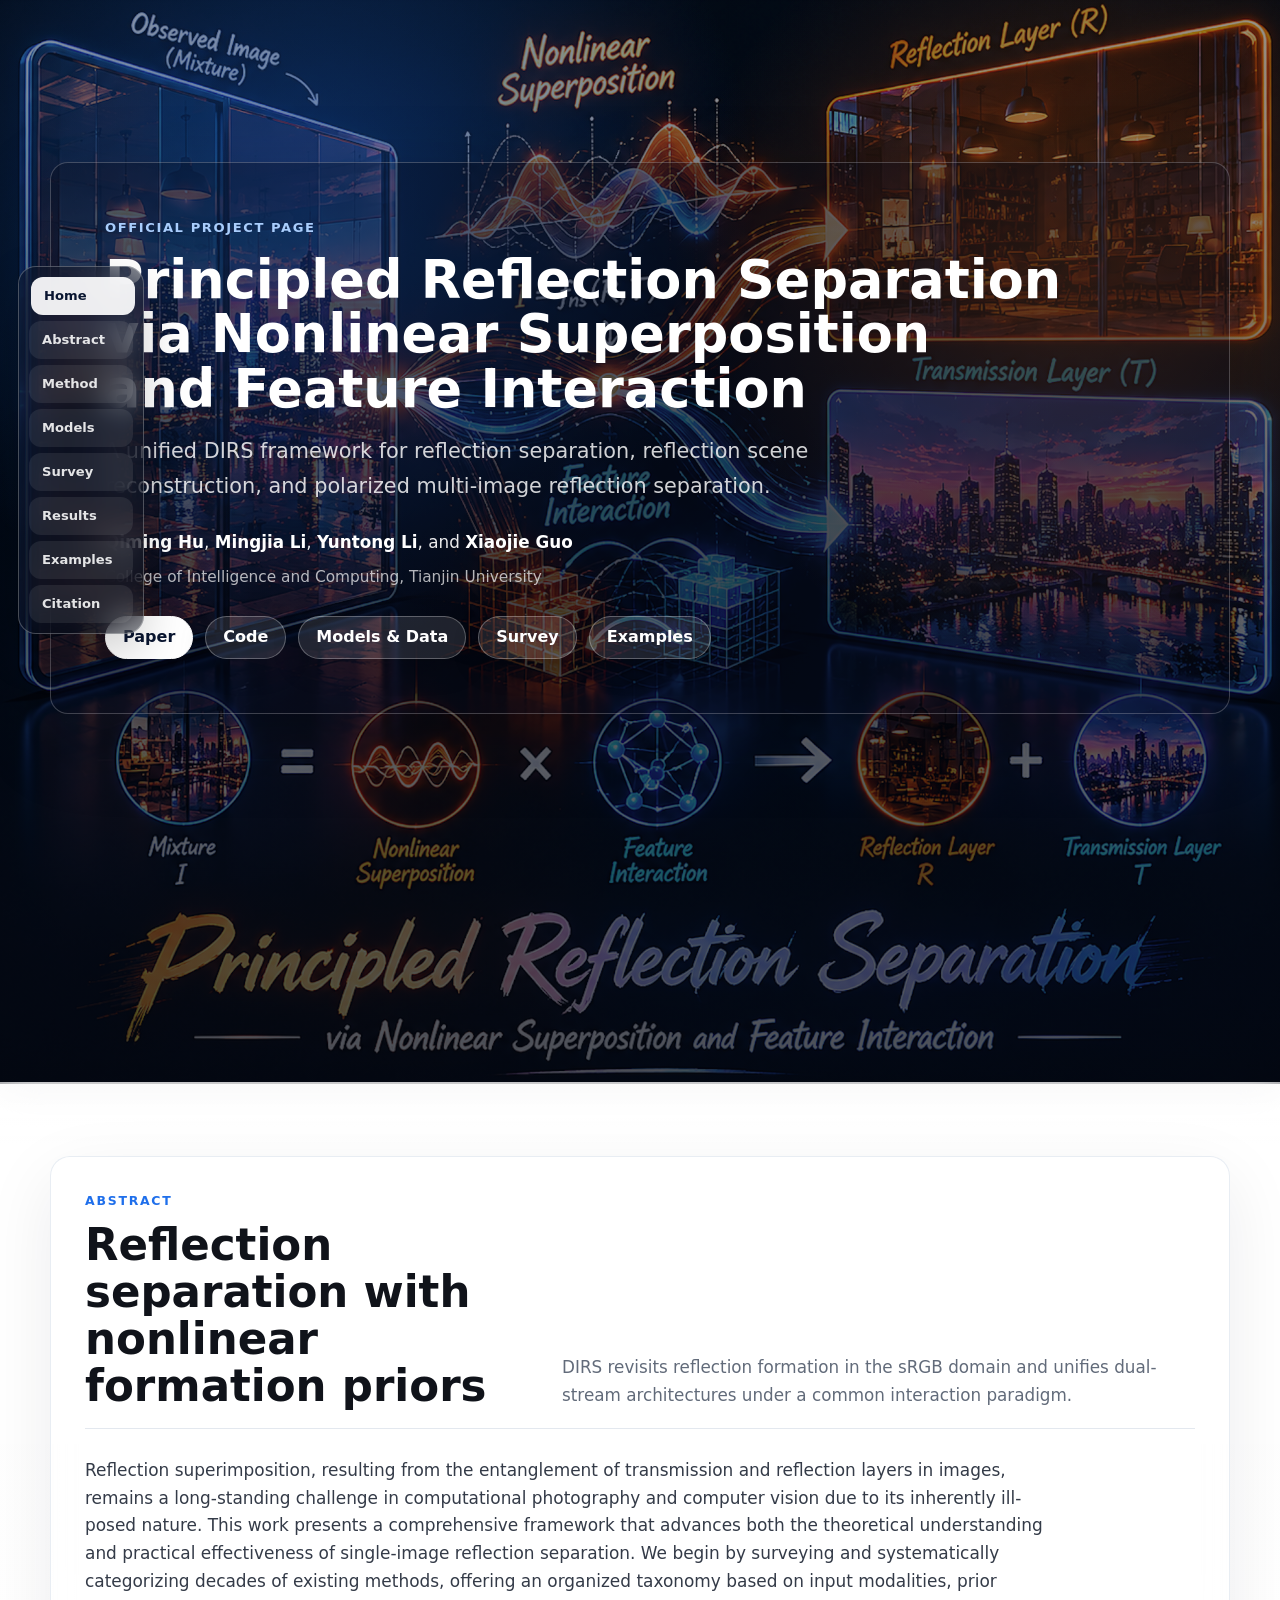
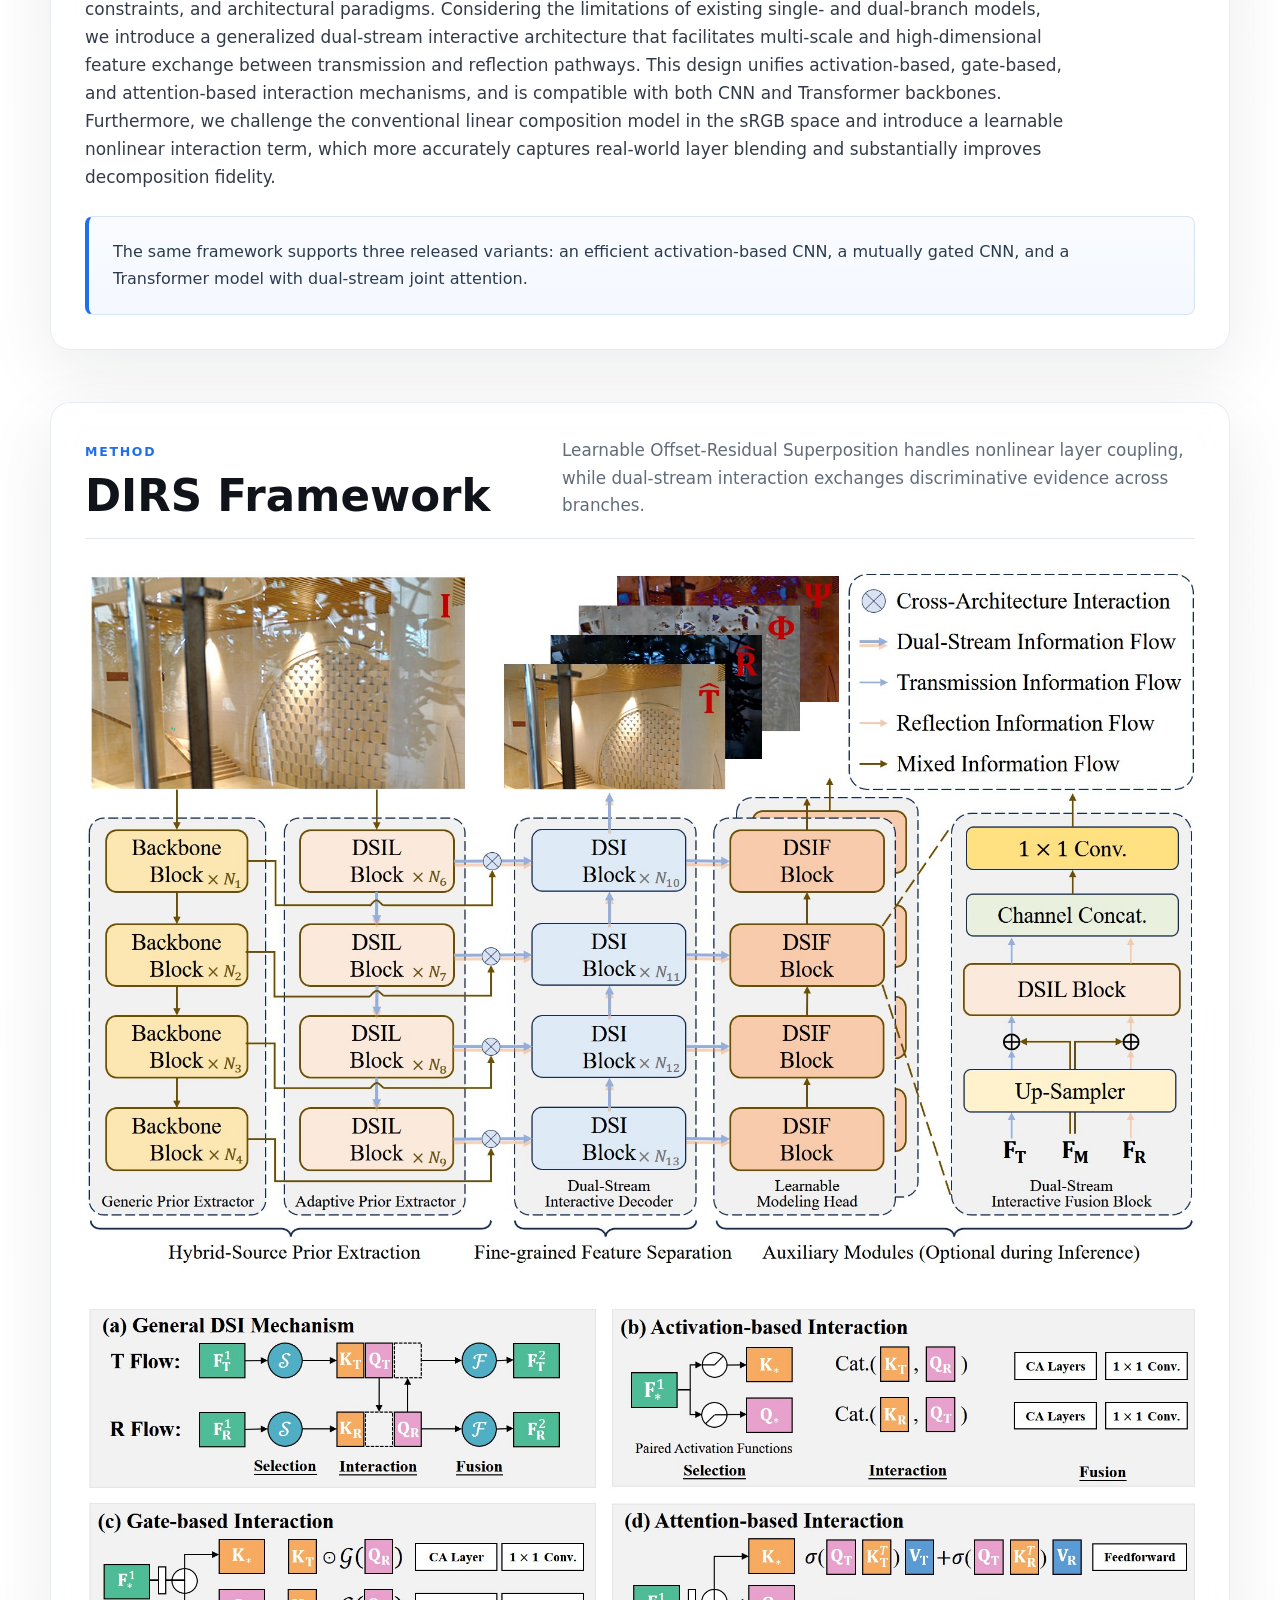
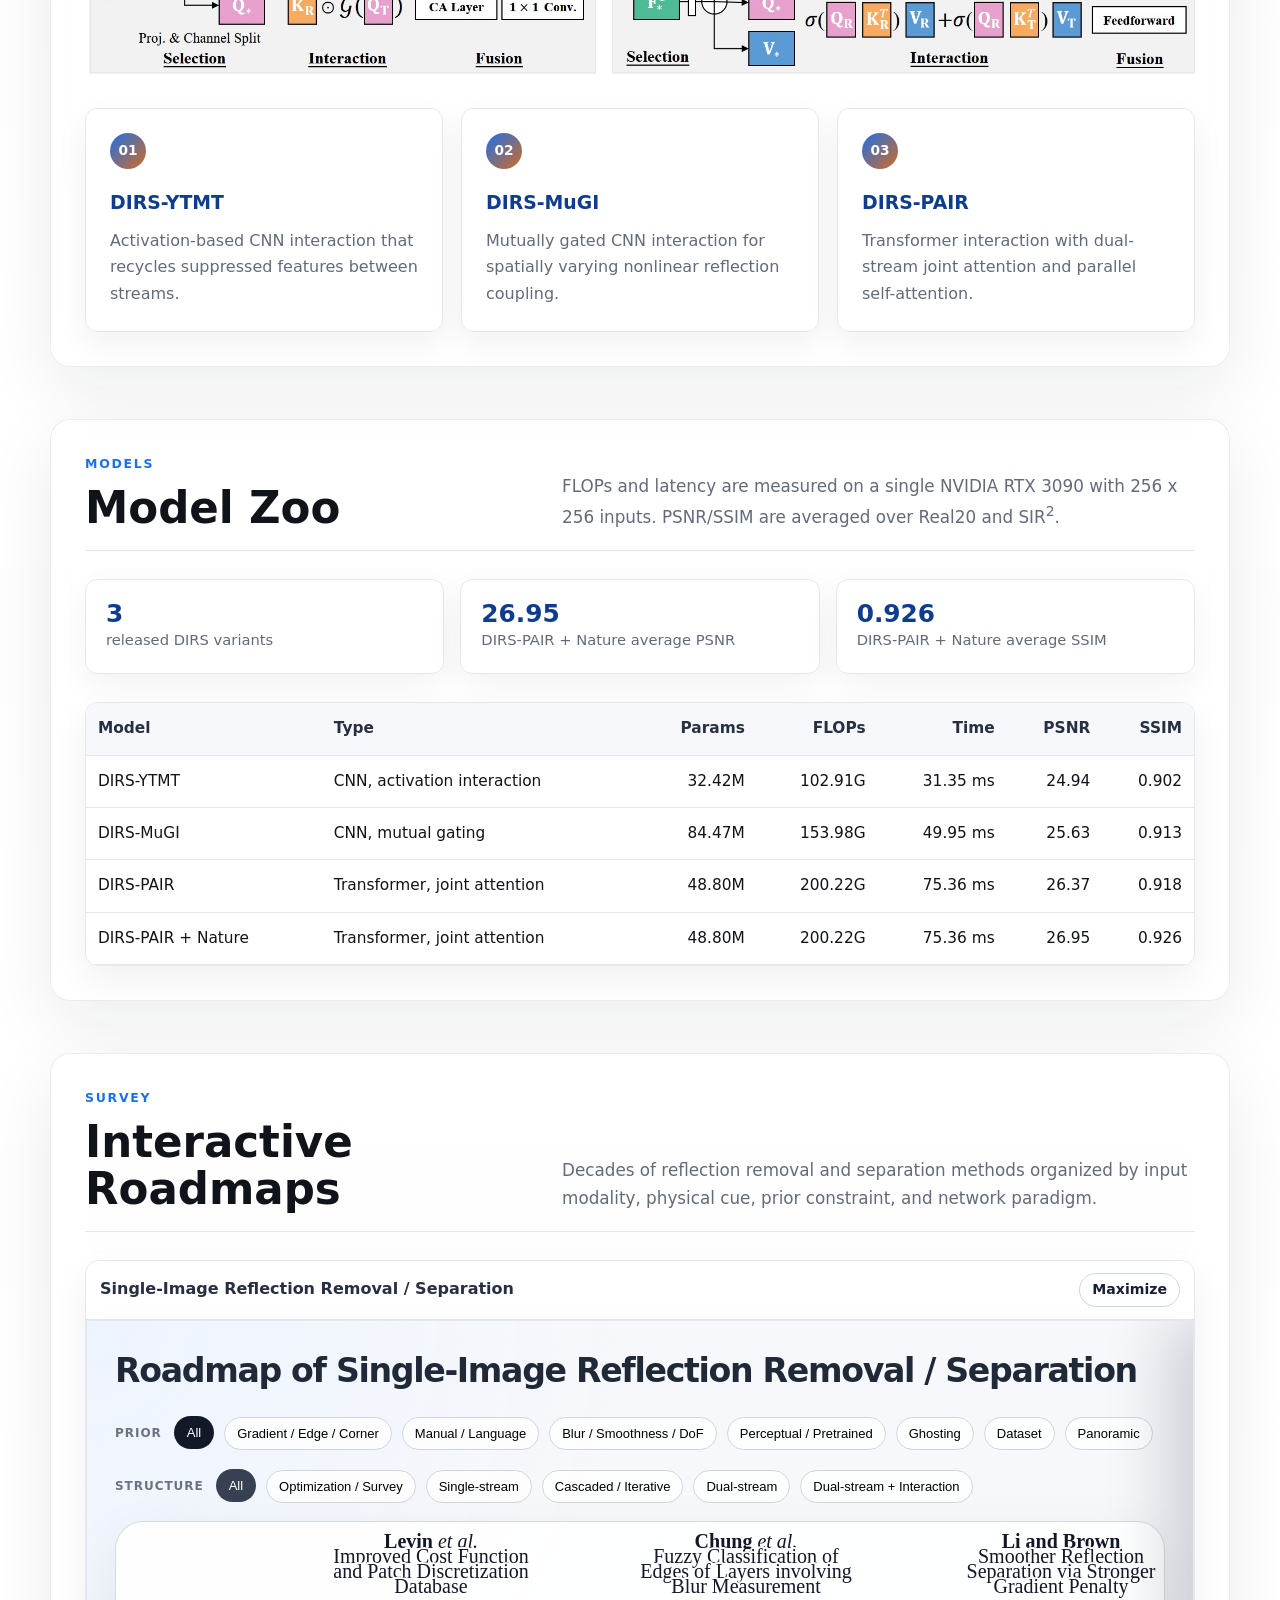
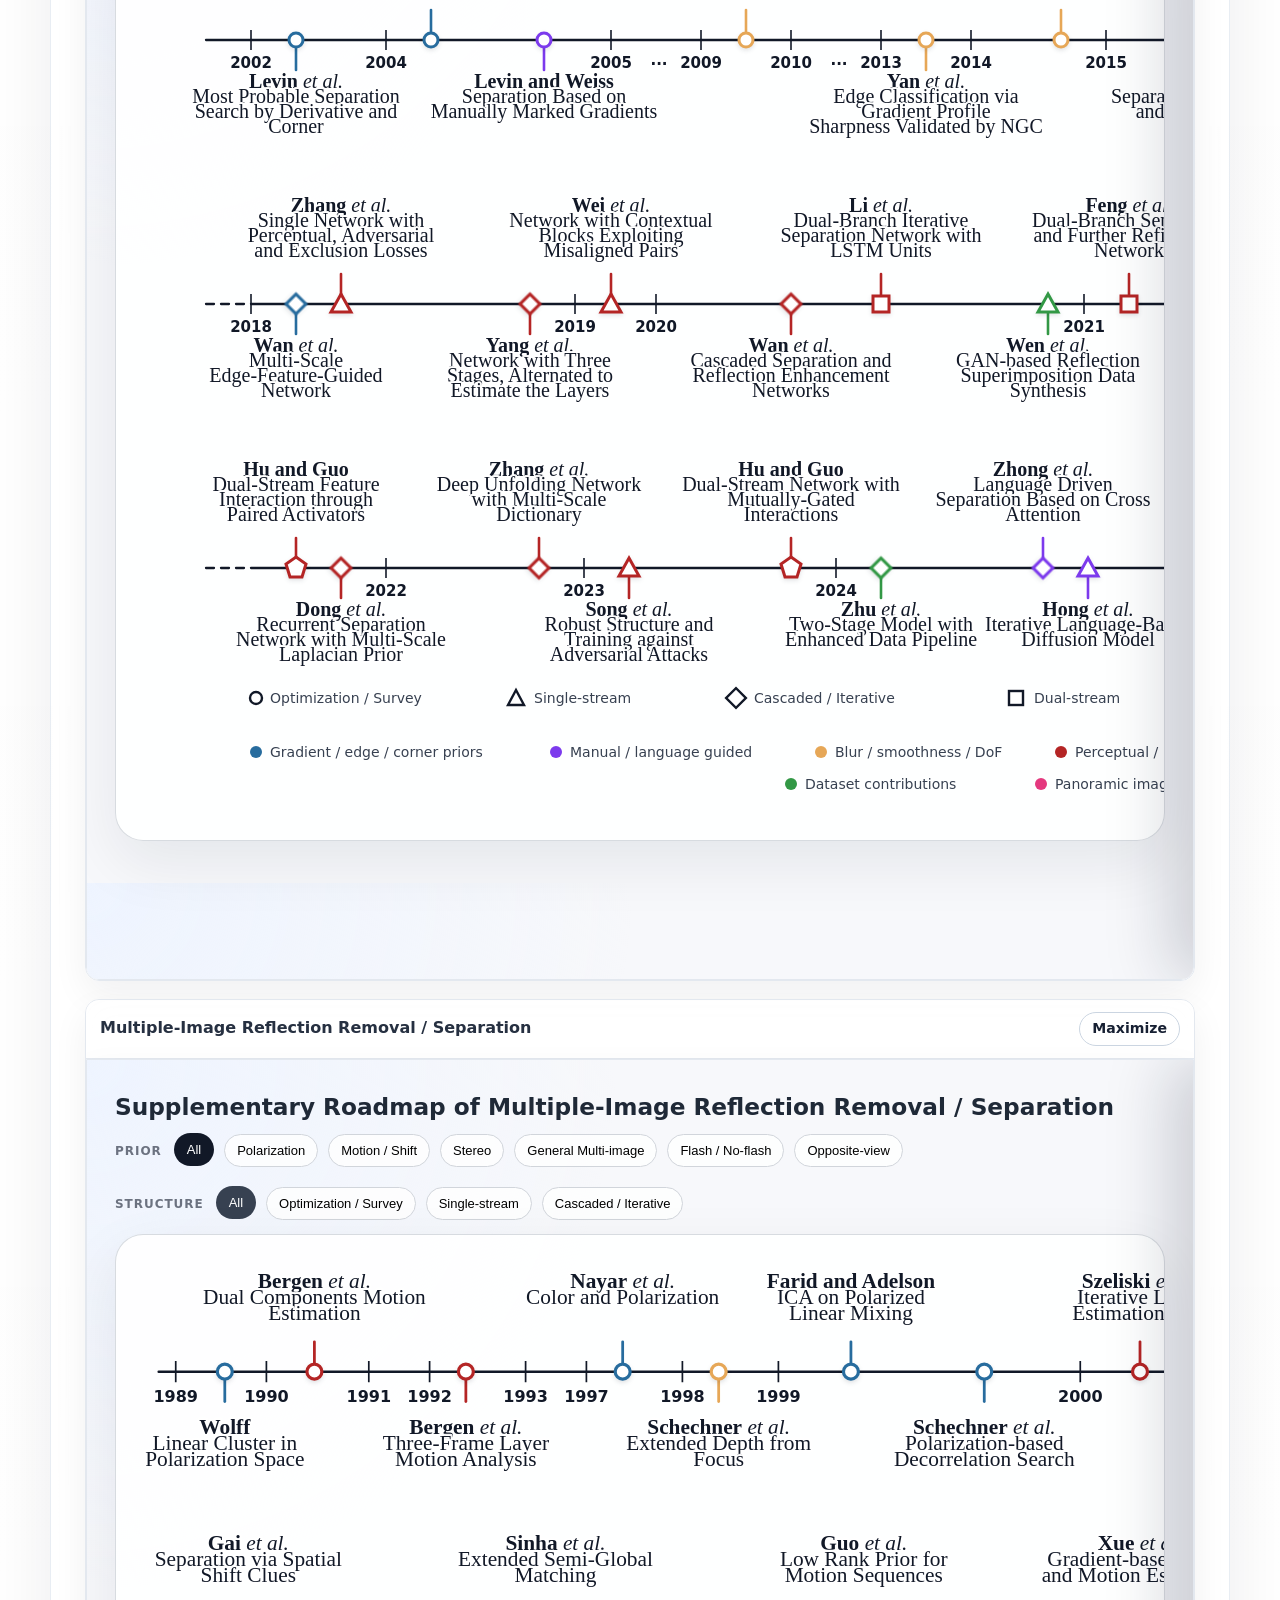
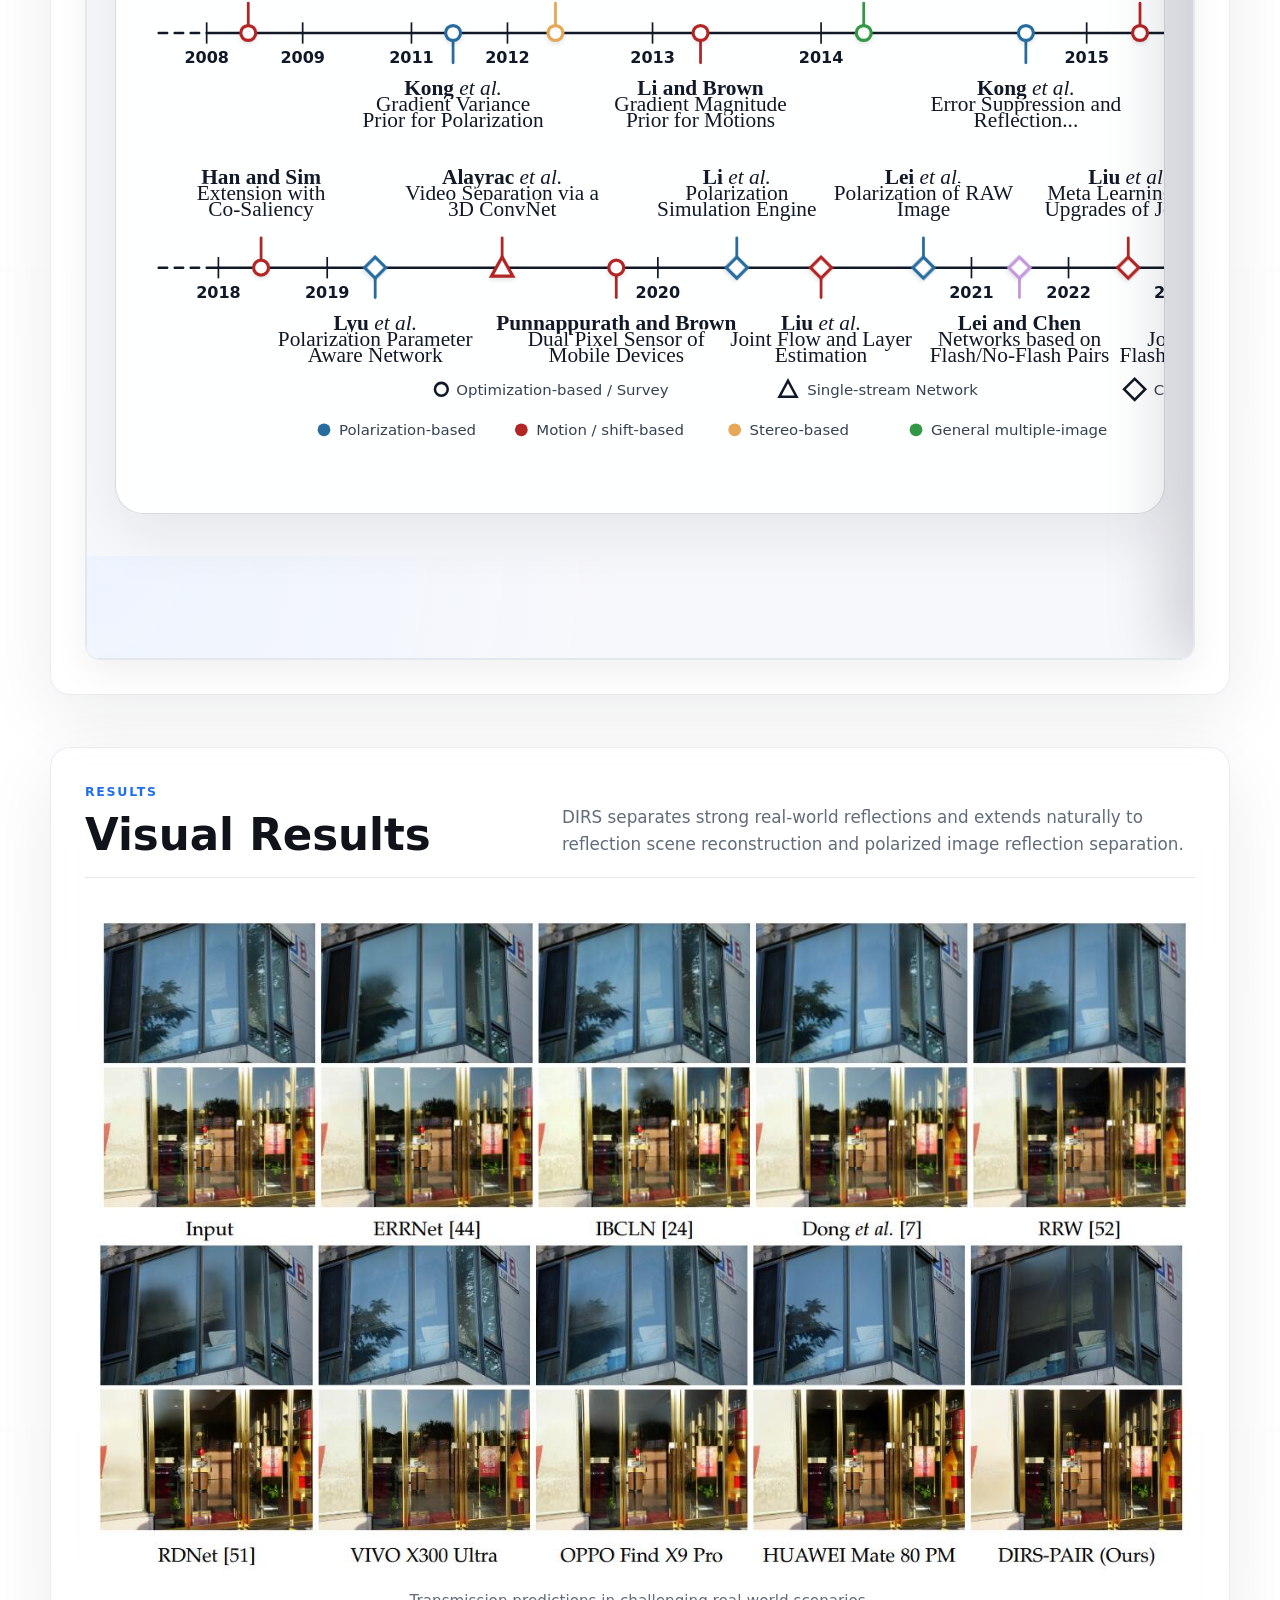
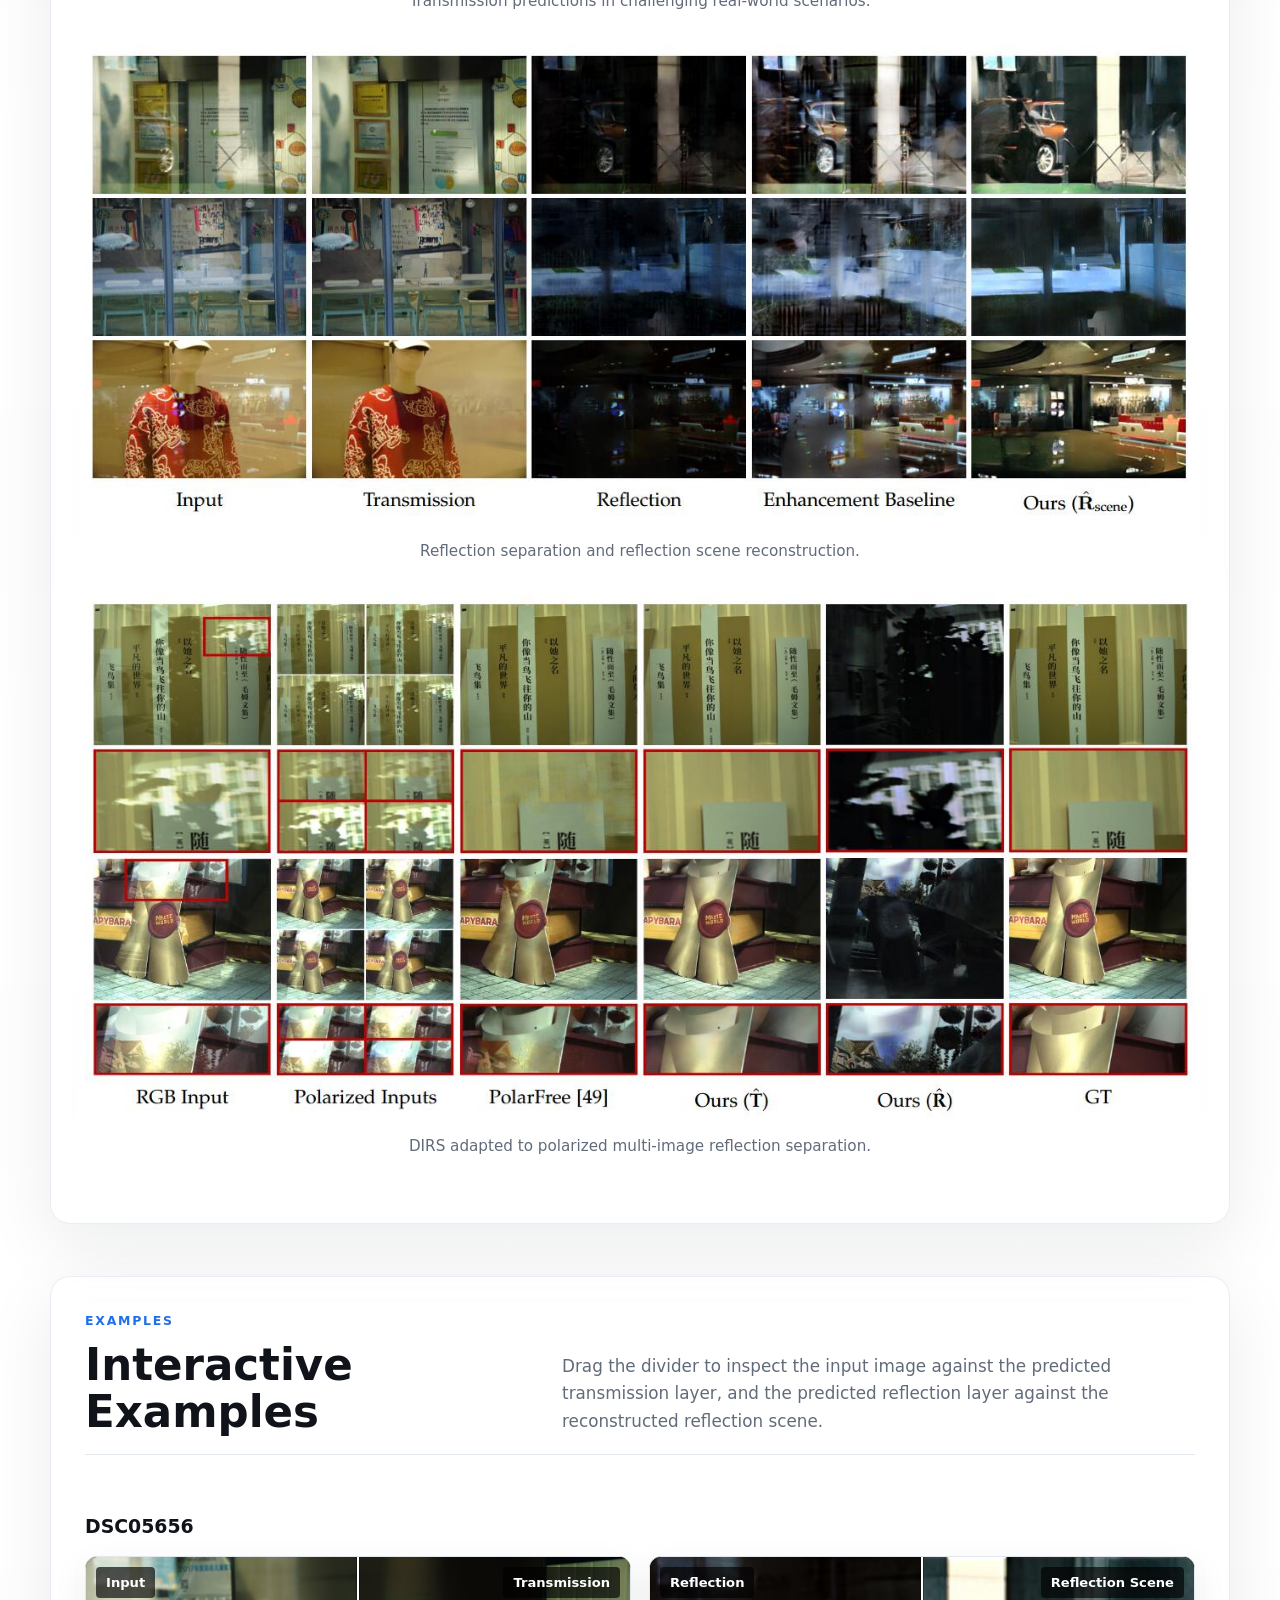
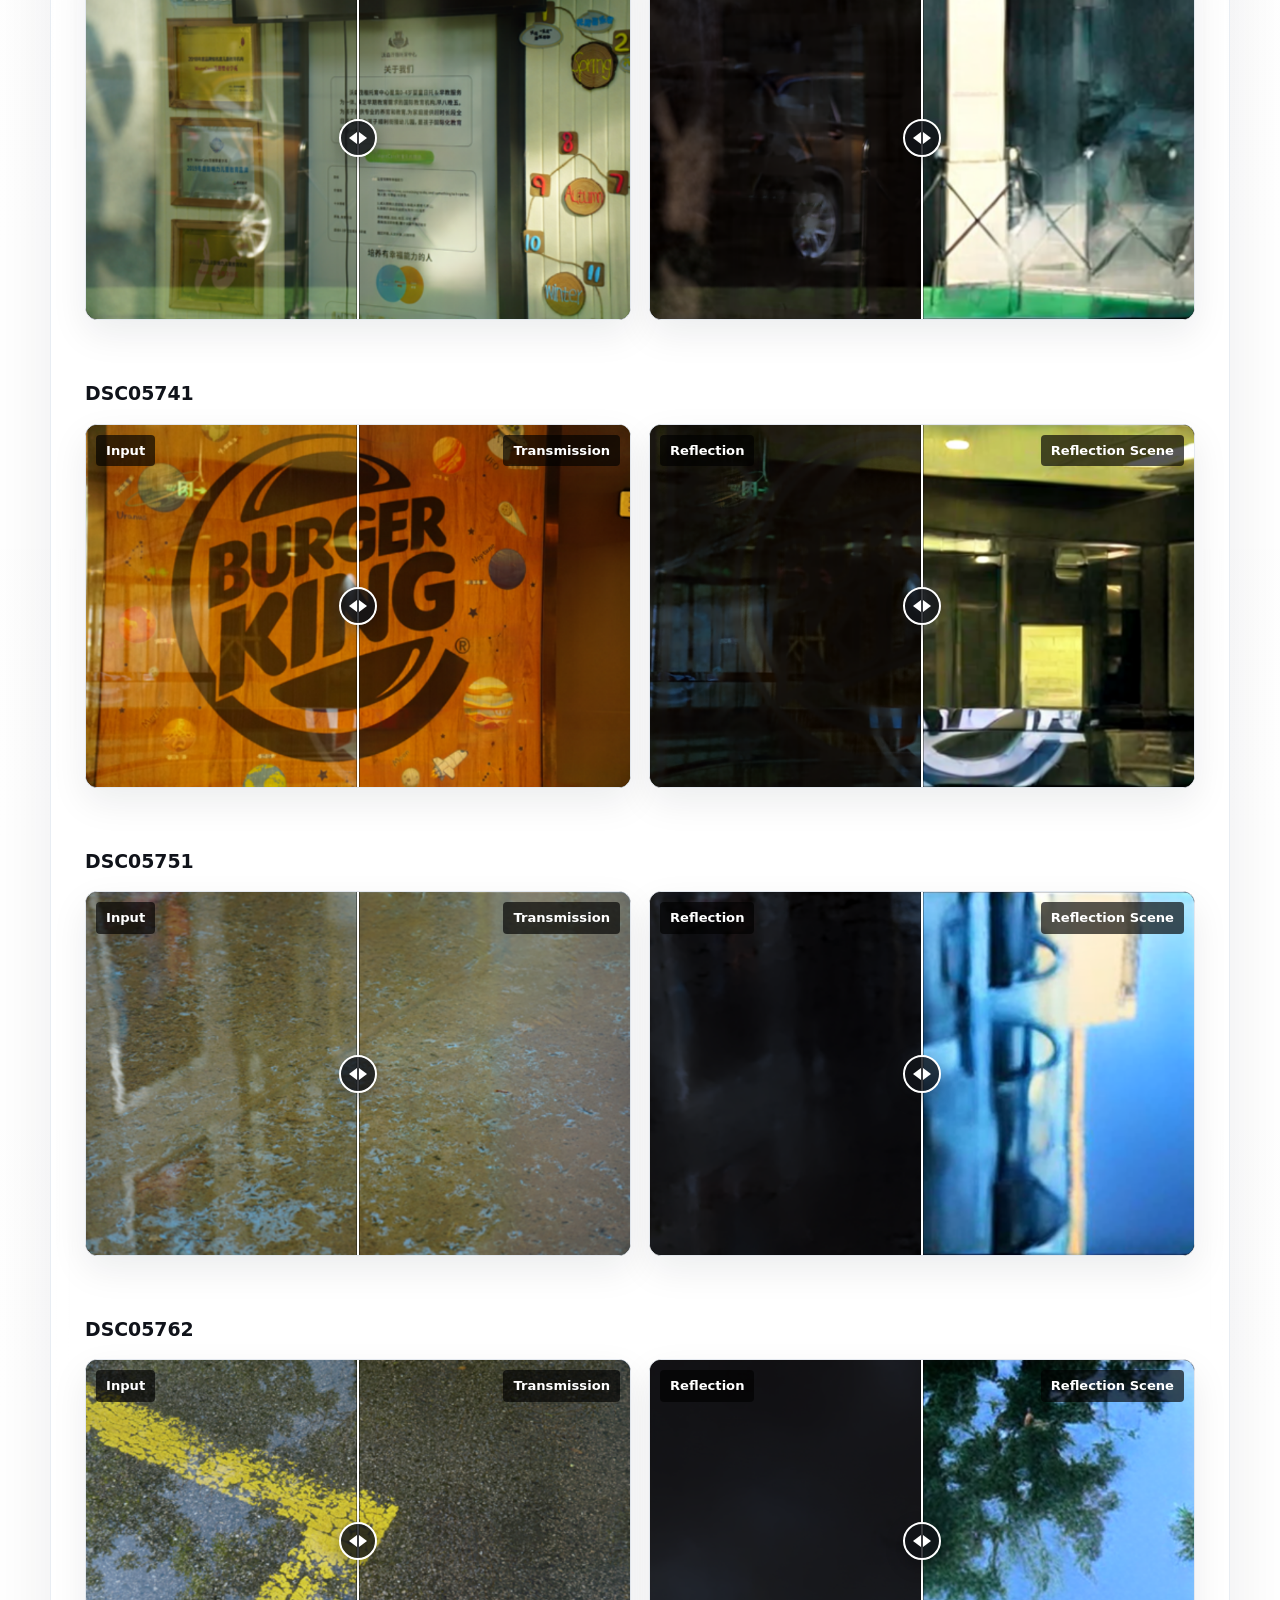
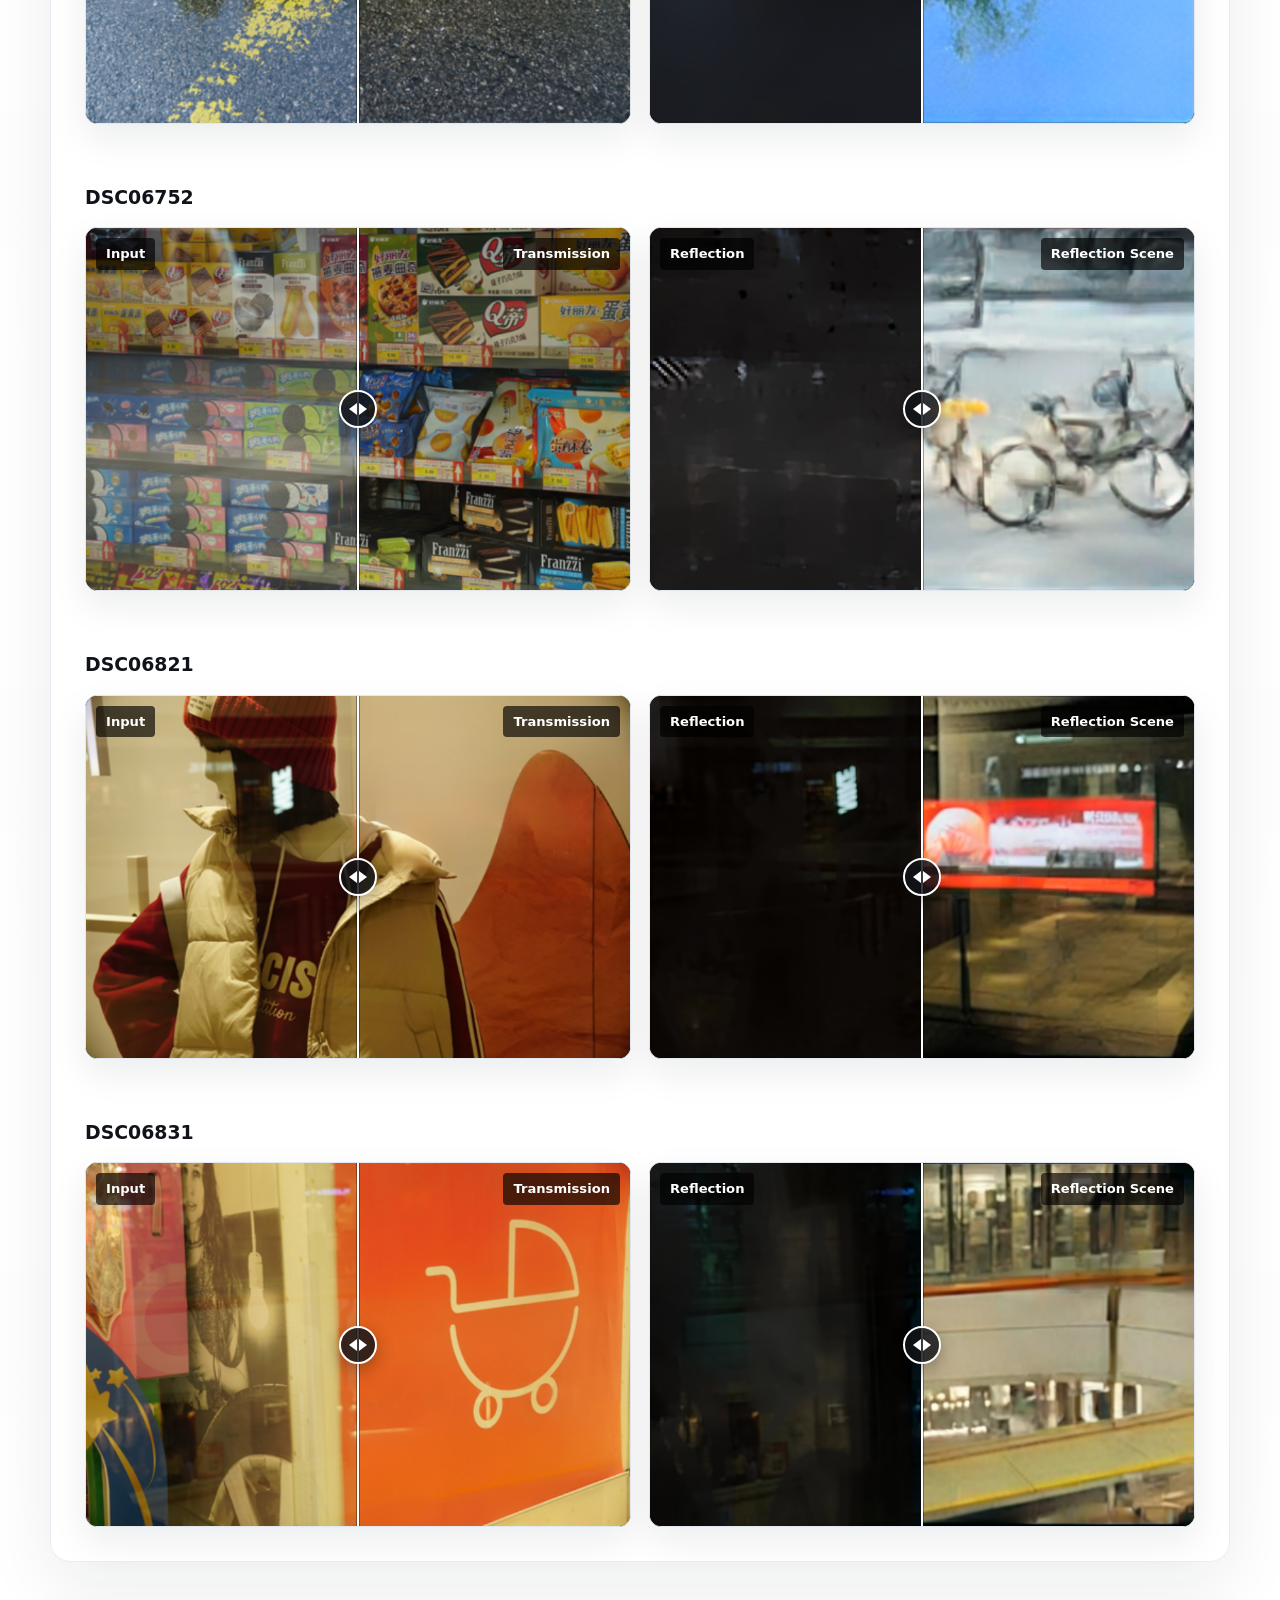
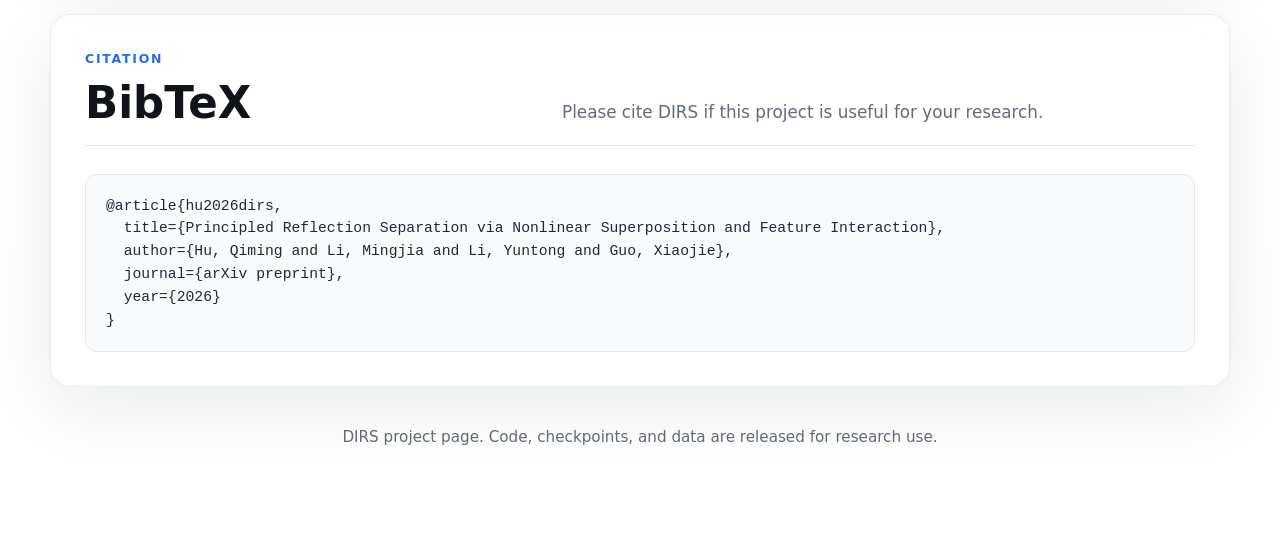
==== commit b36b0b27: "Add DIRS-PAIR Nature model row" ====
--- a/index.html
+++ b/index.html
@@ -950,8 +950,8 @@
         </div>
         <div class="metric-strip">
           <div class="metric"><strong>3</strong><span>released DIRS variants</span></div>
-          <div class="metric"><strong>26.37</strong><span>DIRS-PAIR average PSNR</span></div>
-          <div class="metric"><strong>0.918</strong><span>DIRS-PAIR average SSIM</span></div>
+          <div class="metric"><strong>26.95</strong><span>DIRS-PAIR + Nature average PSNR</span></div>
+          <div class="metric"><strong>0.926</strong><span>DIRS-PAIR + Nature average SSIM</span></div>
         </div>
         <div class="table-wrap">
           <table>
@@ -994,6 +994,15 @@
                 <td class="num">26.37</td>
                 <td class="num">0.918</td>
               </tr>
+              <tr>
+                <td>DIRS-PAIR + Nature</td>
+                <td>Transformer, joint attention</td>
+                <td class="num">48.80M</td>
+                <td class="num">200.22G</td>
+                <td class="num">75.36 ms</td>
+                <td class="num">26.95</td>
+                <td class="num">0.926</td>
+              </tr>
             </tbody>
           </table>
         </div>
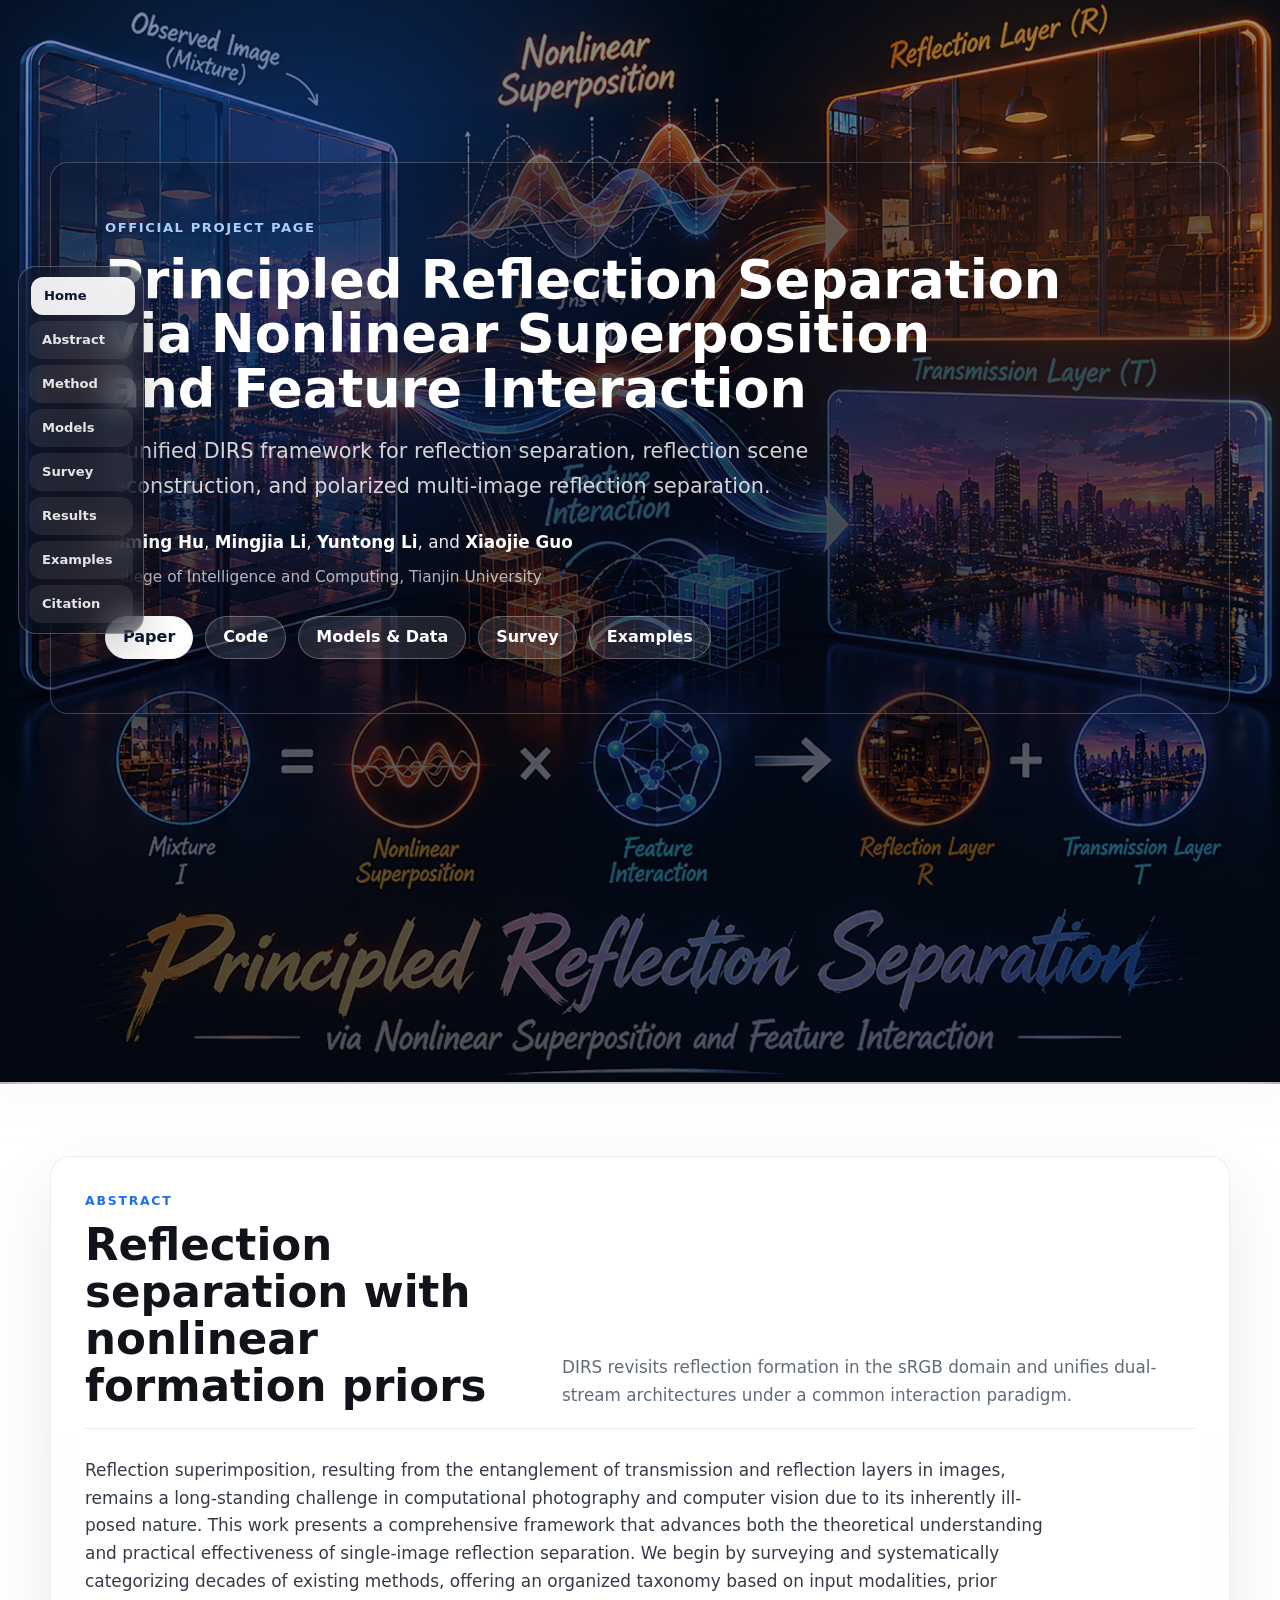
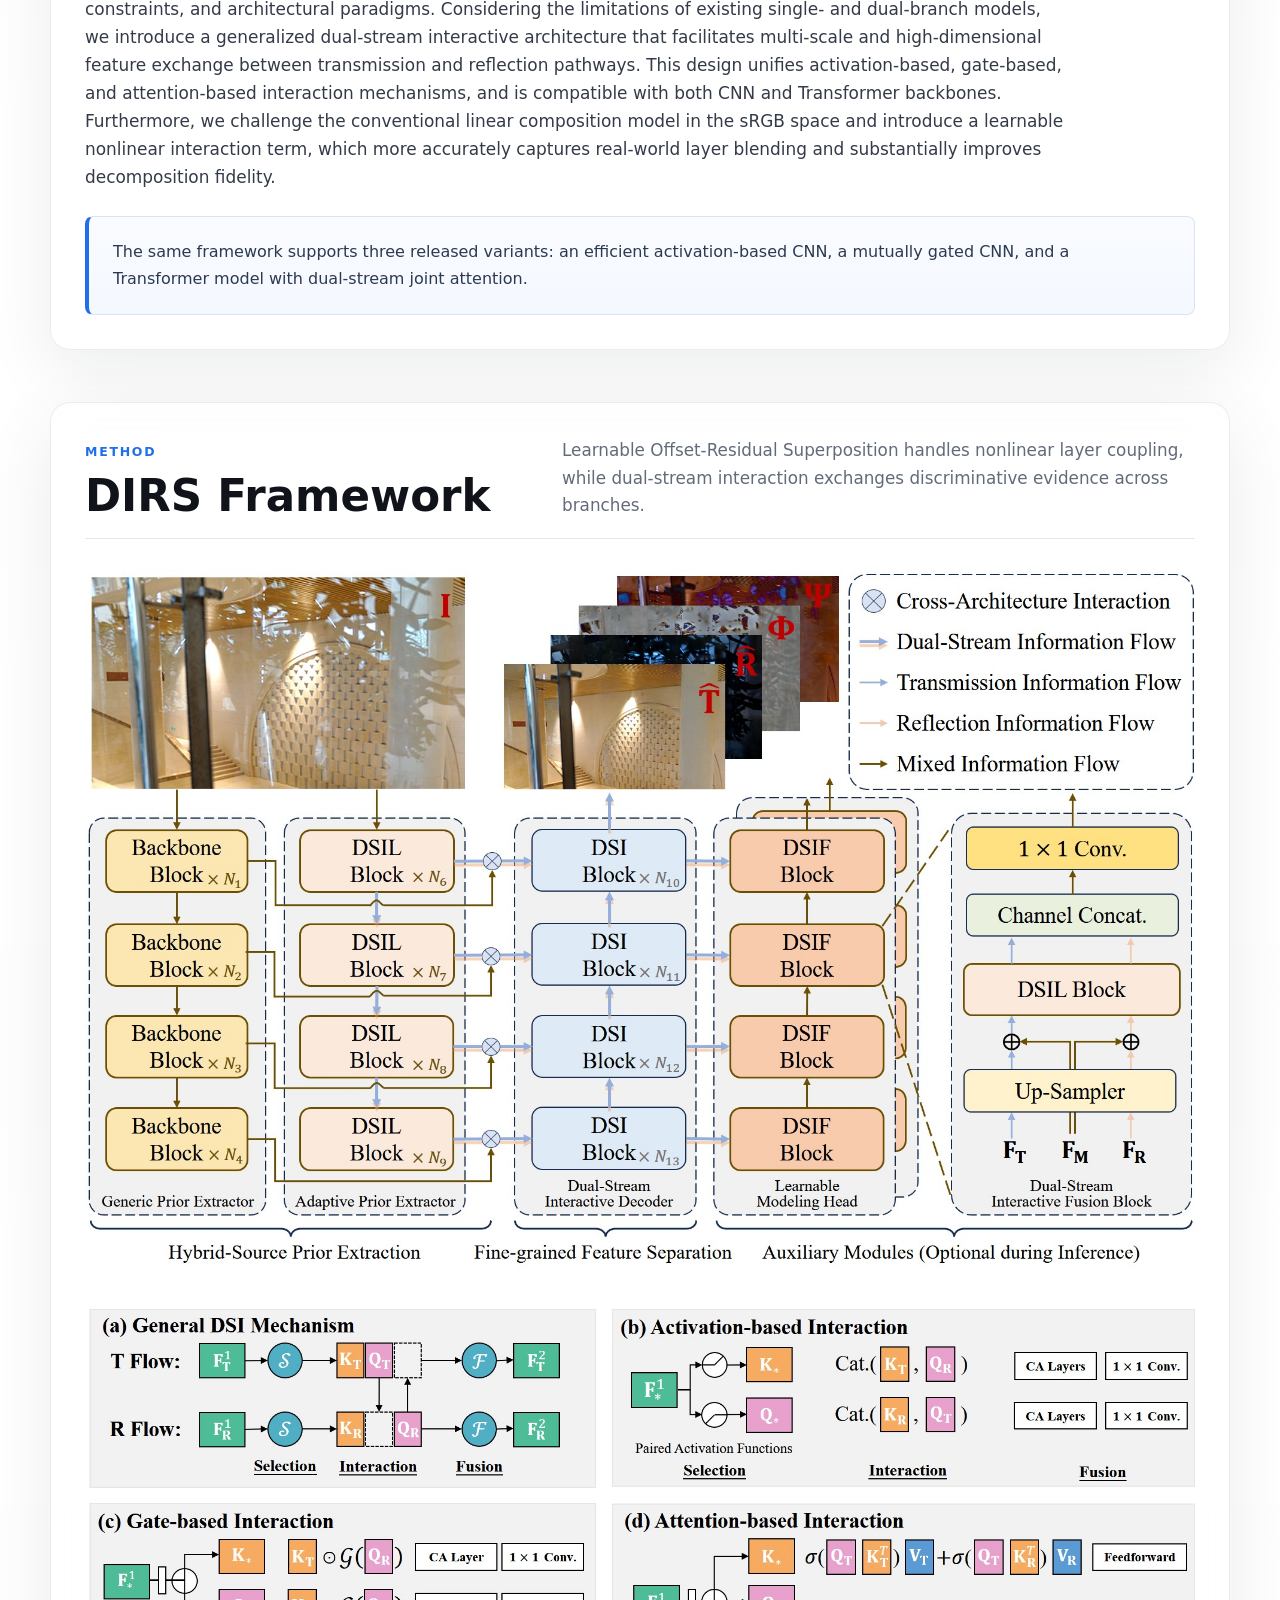
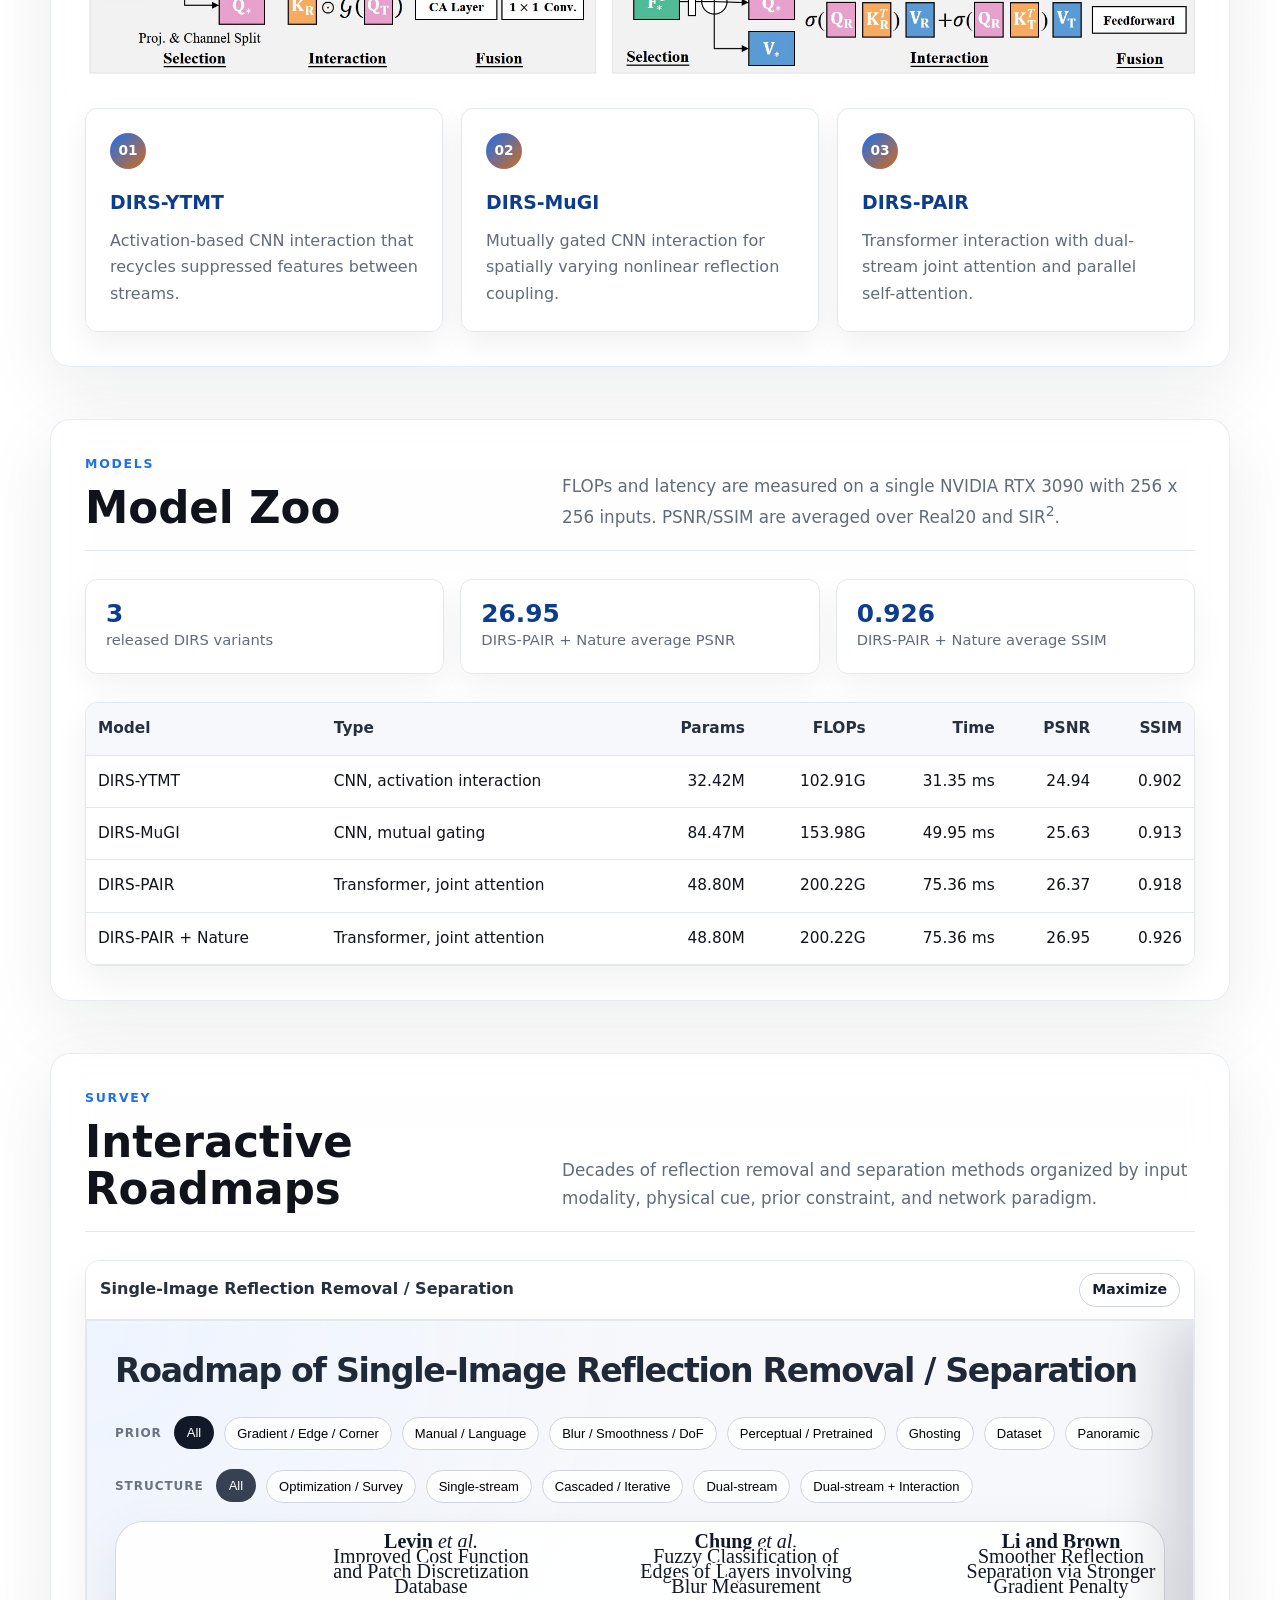
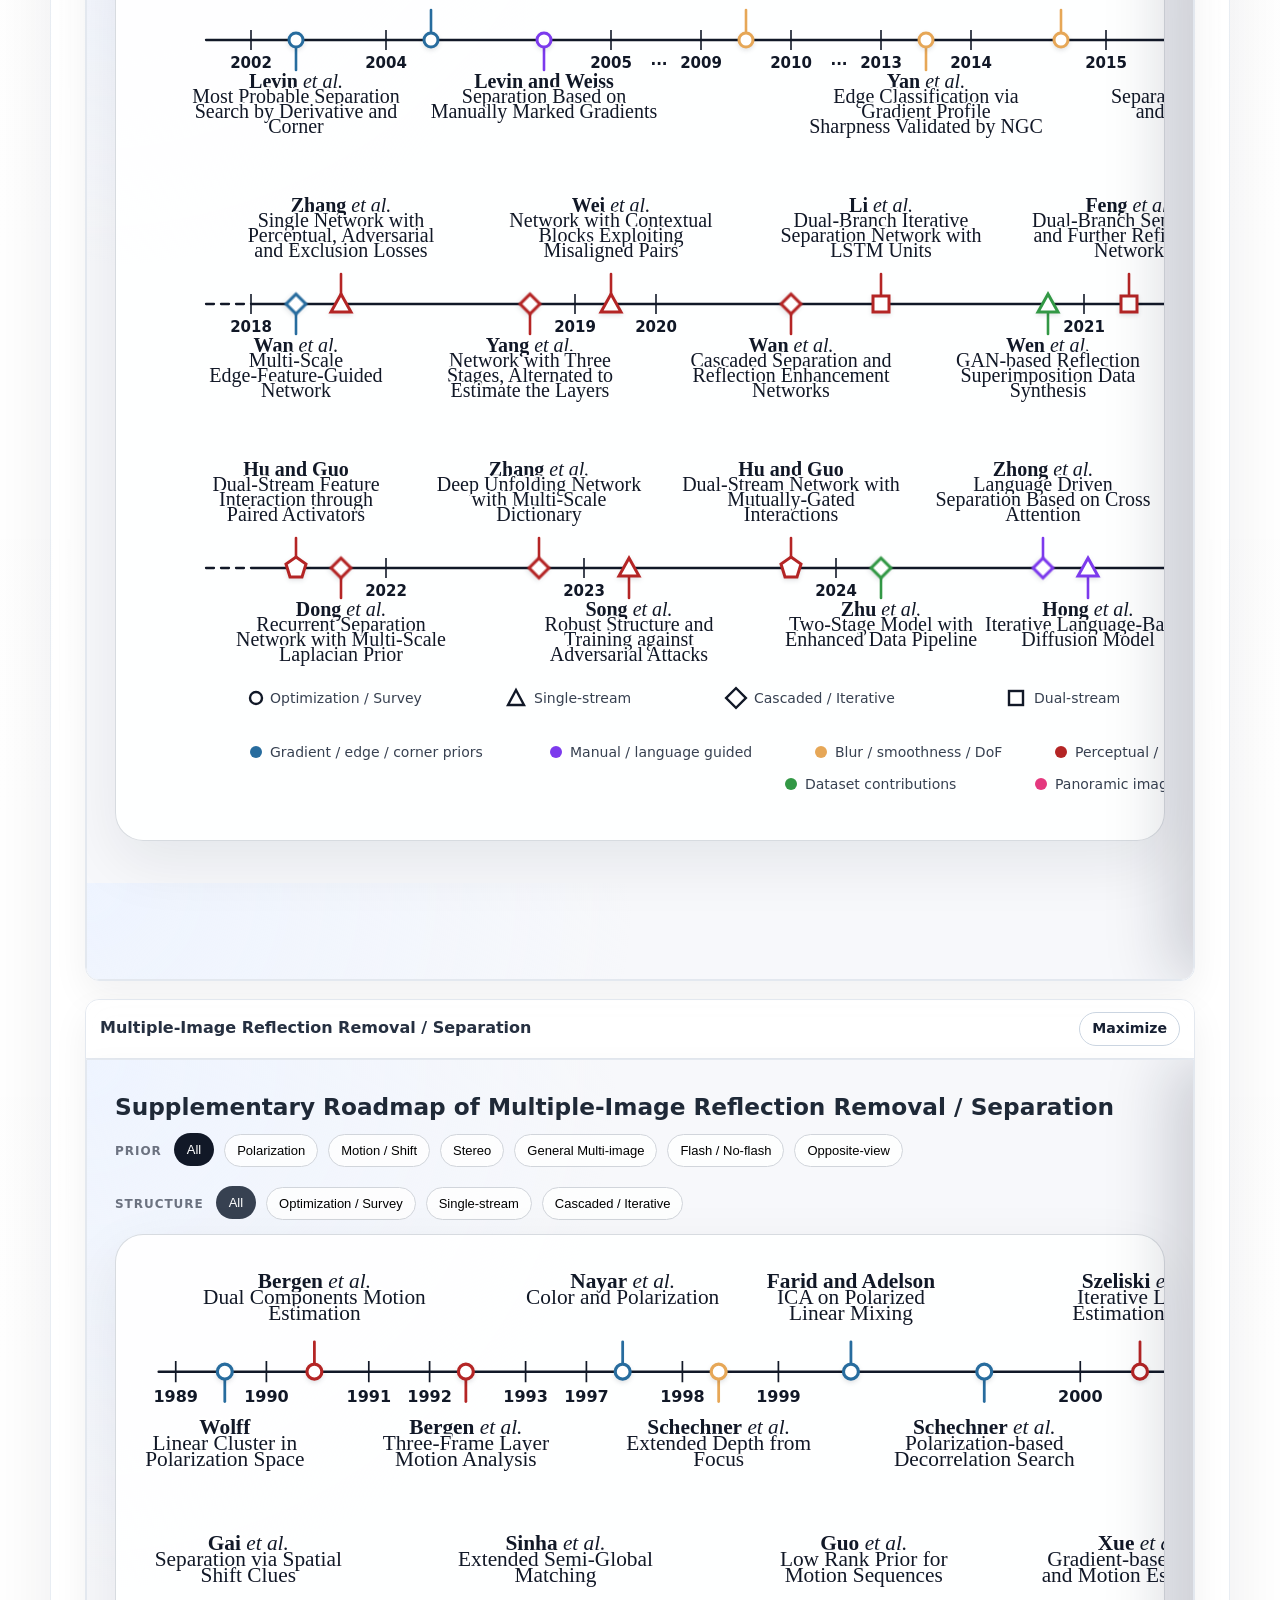
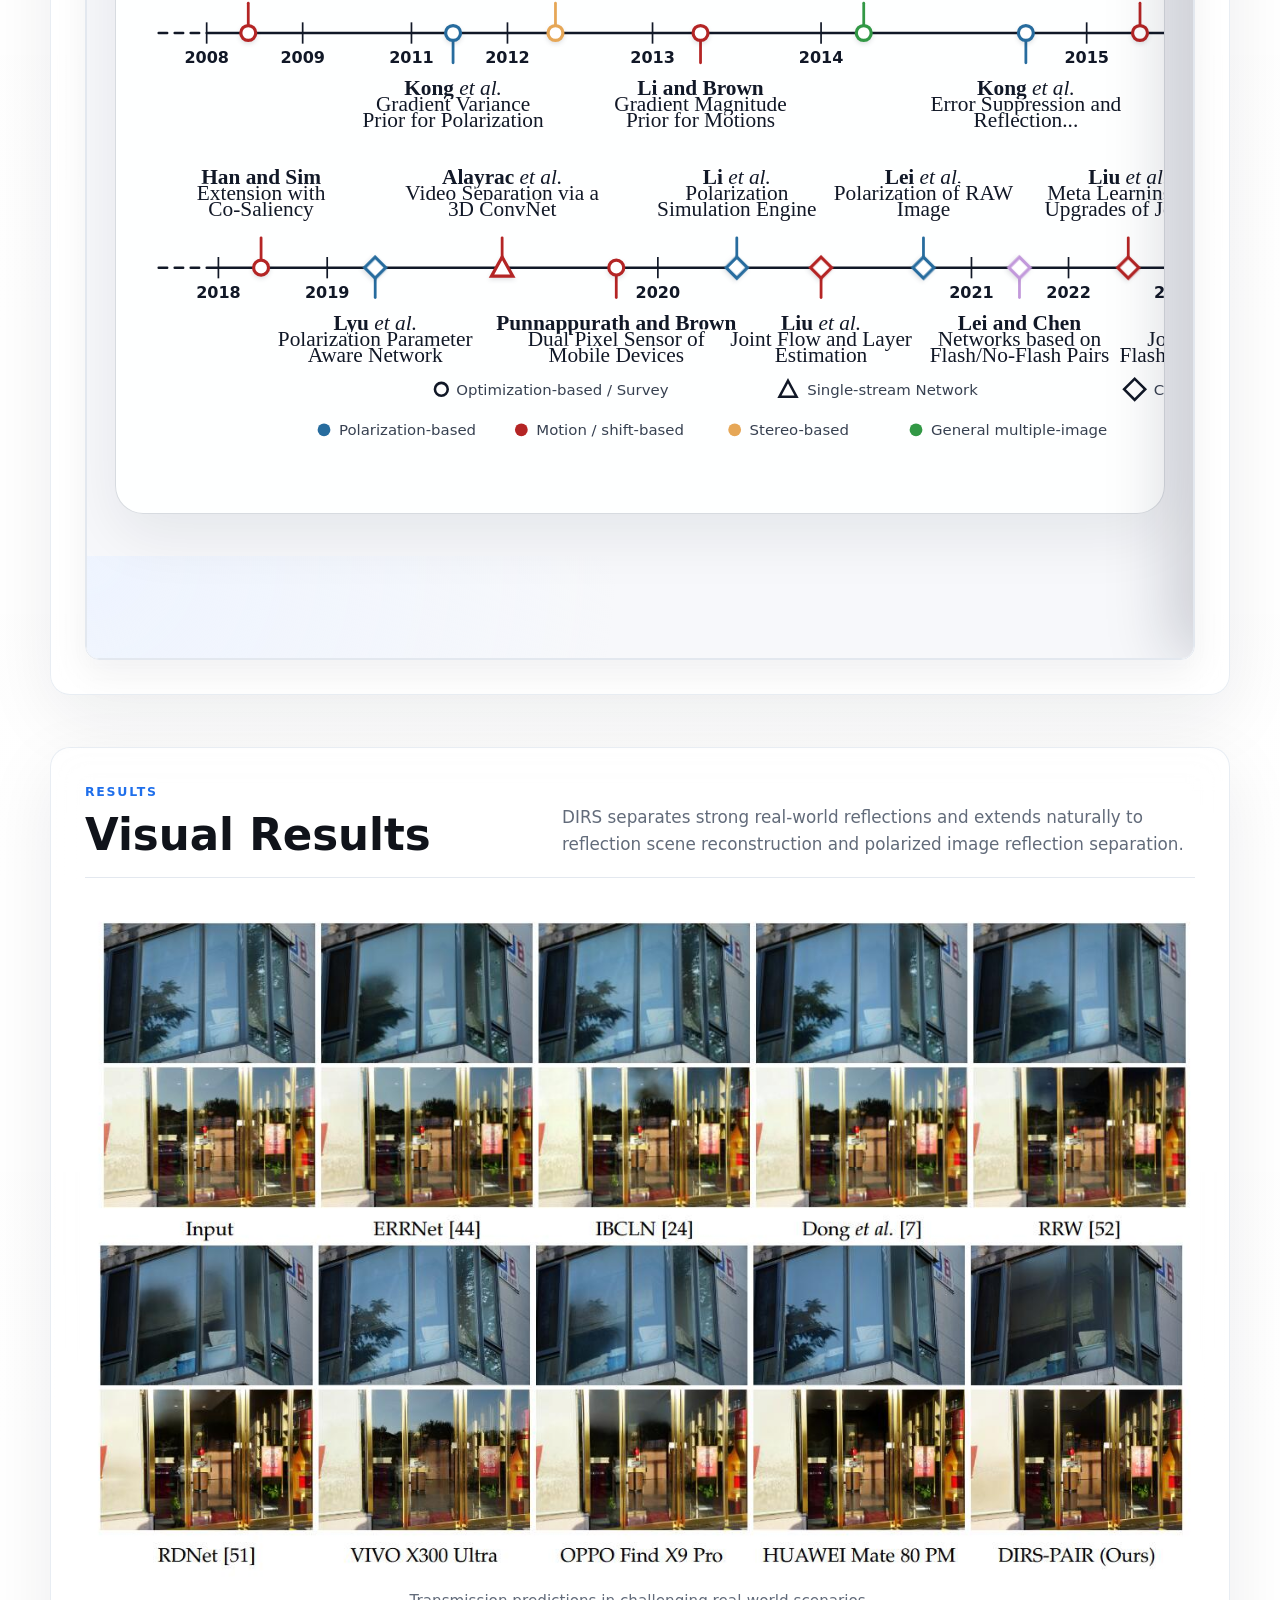
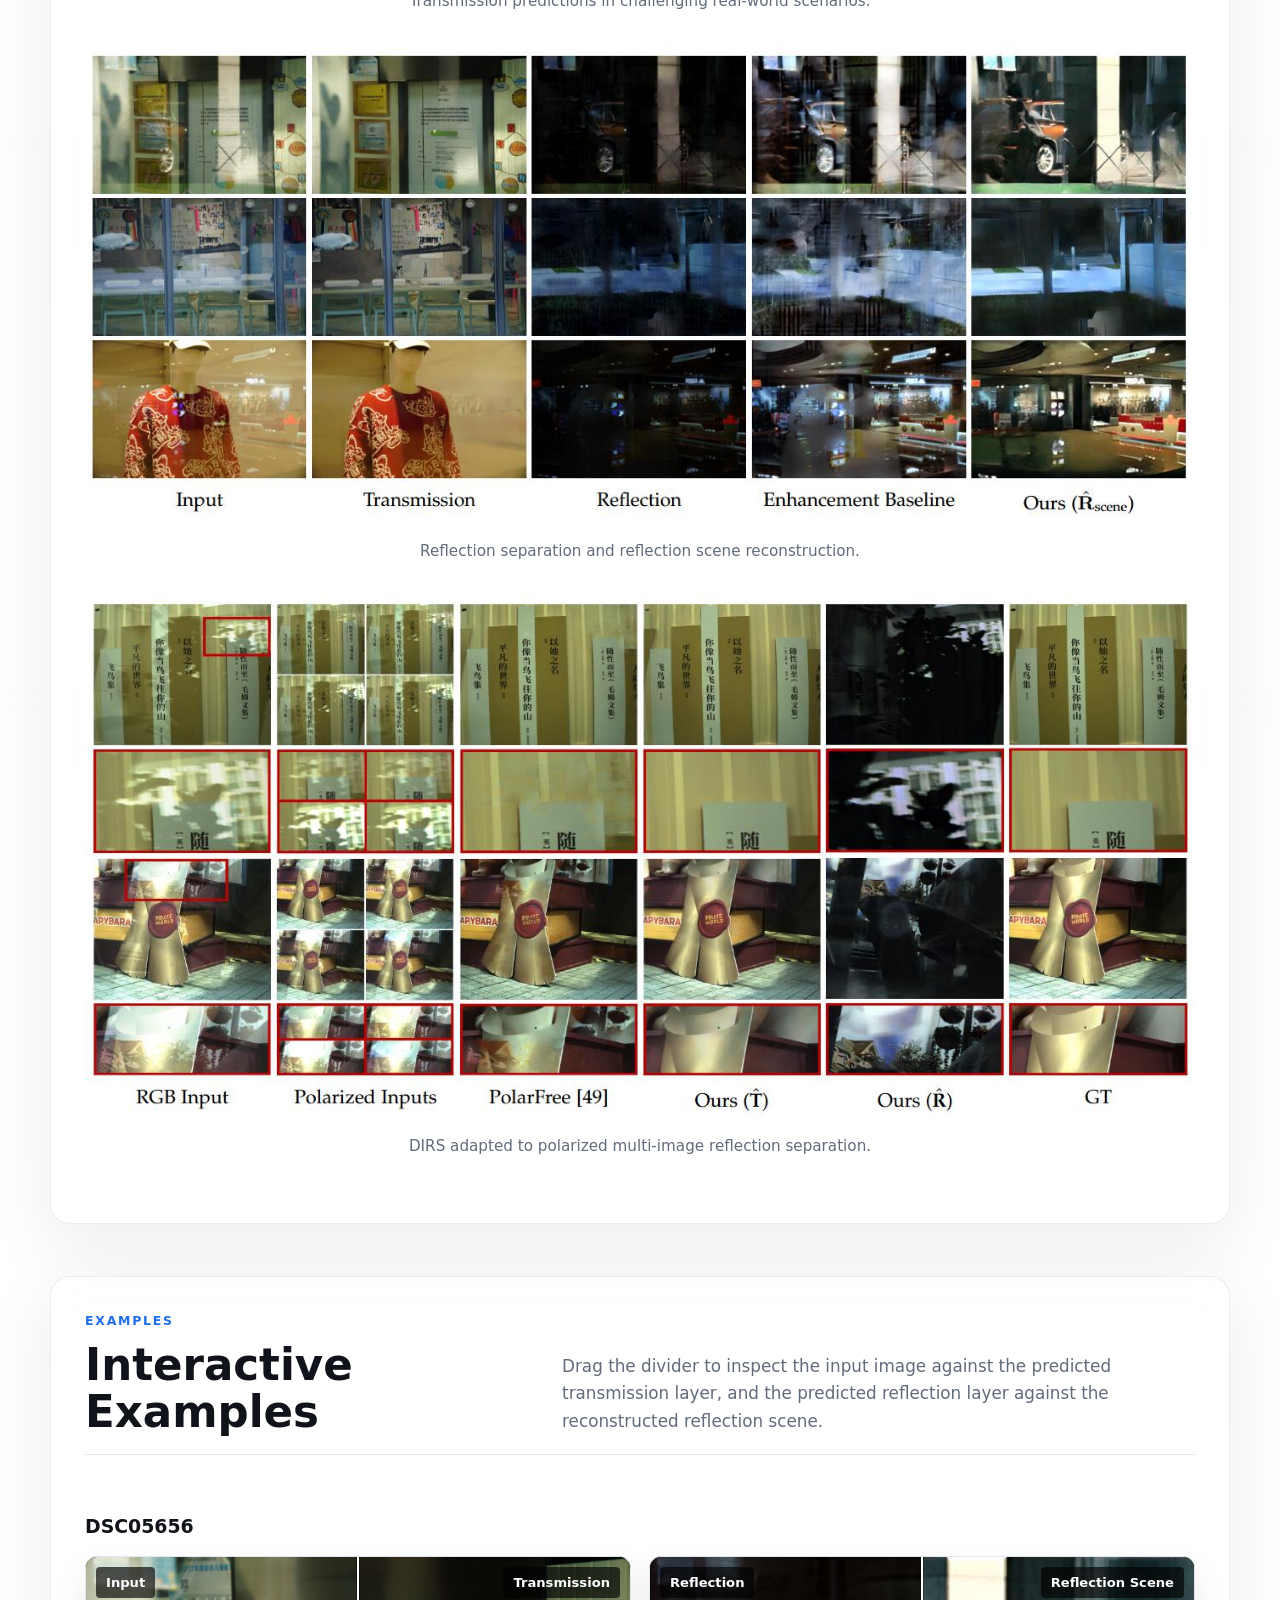
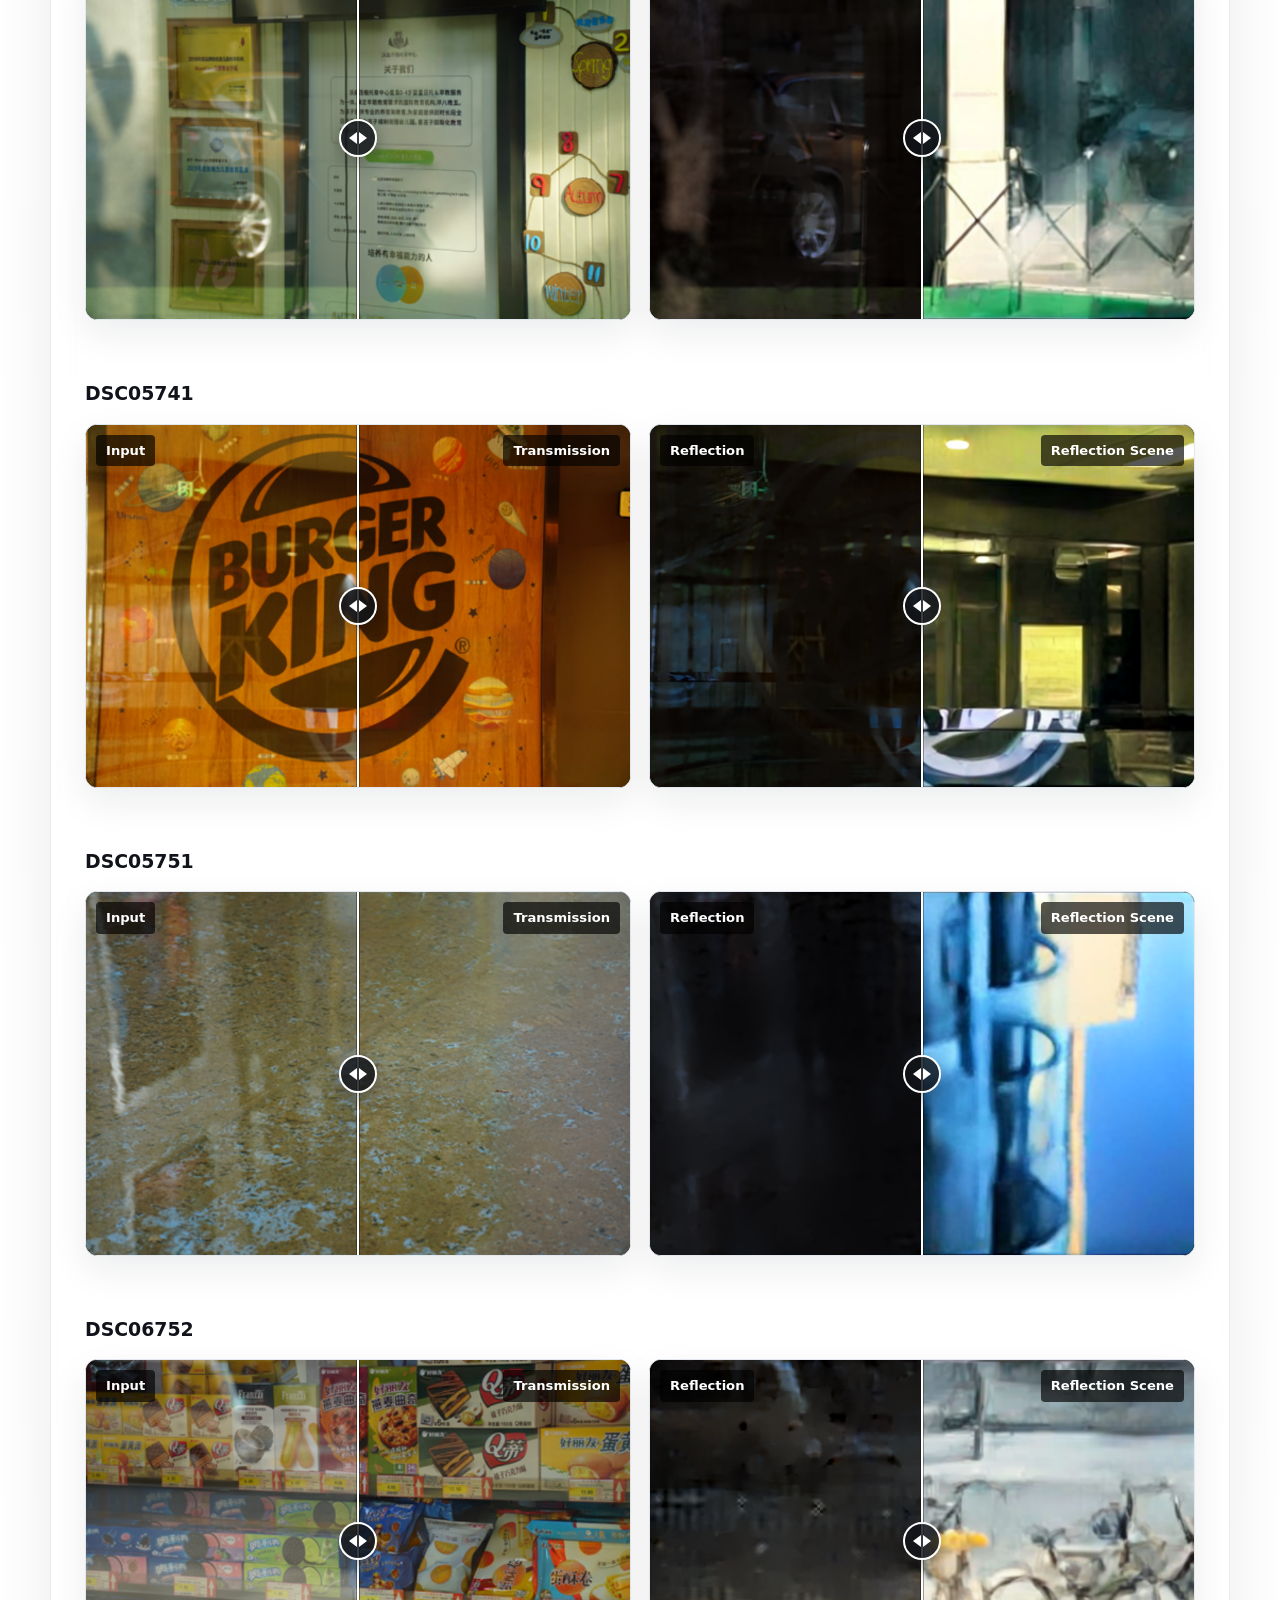
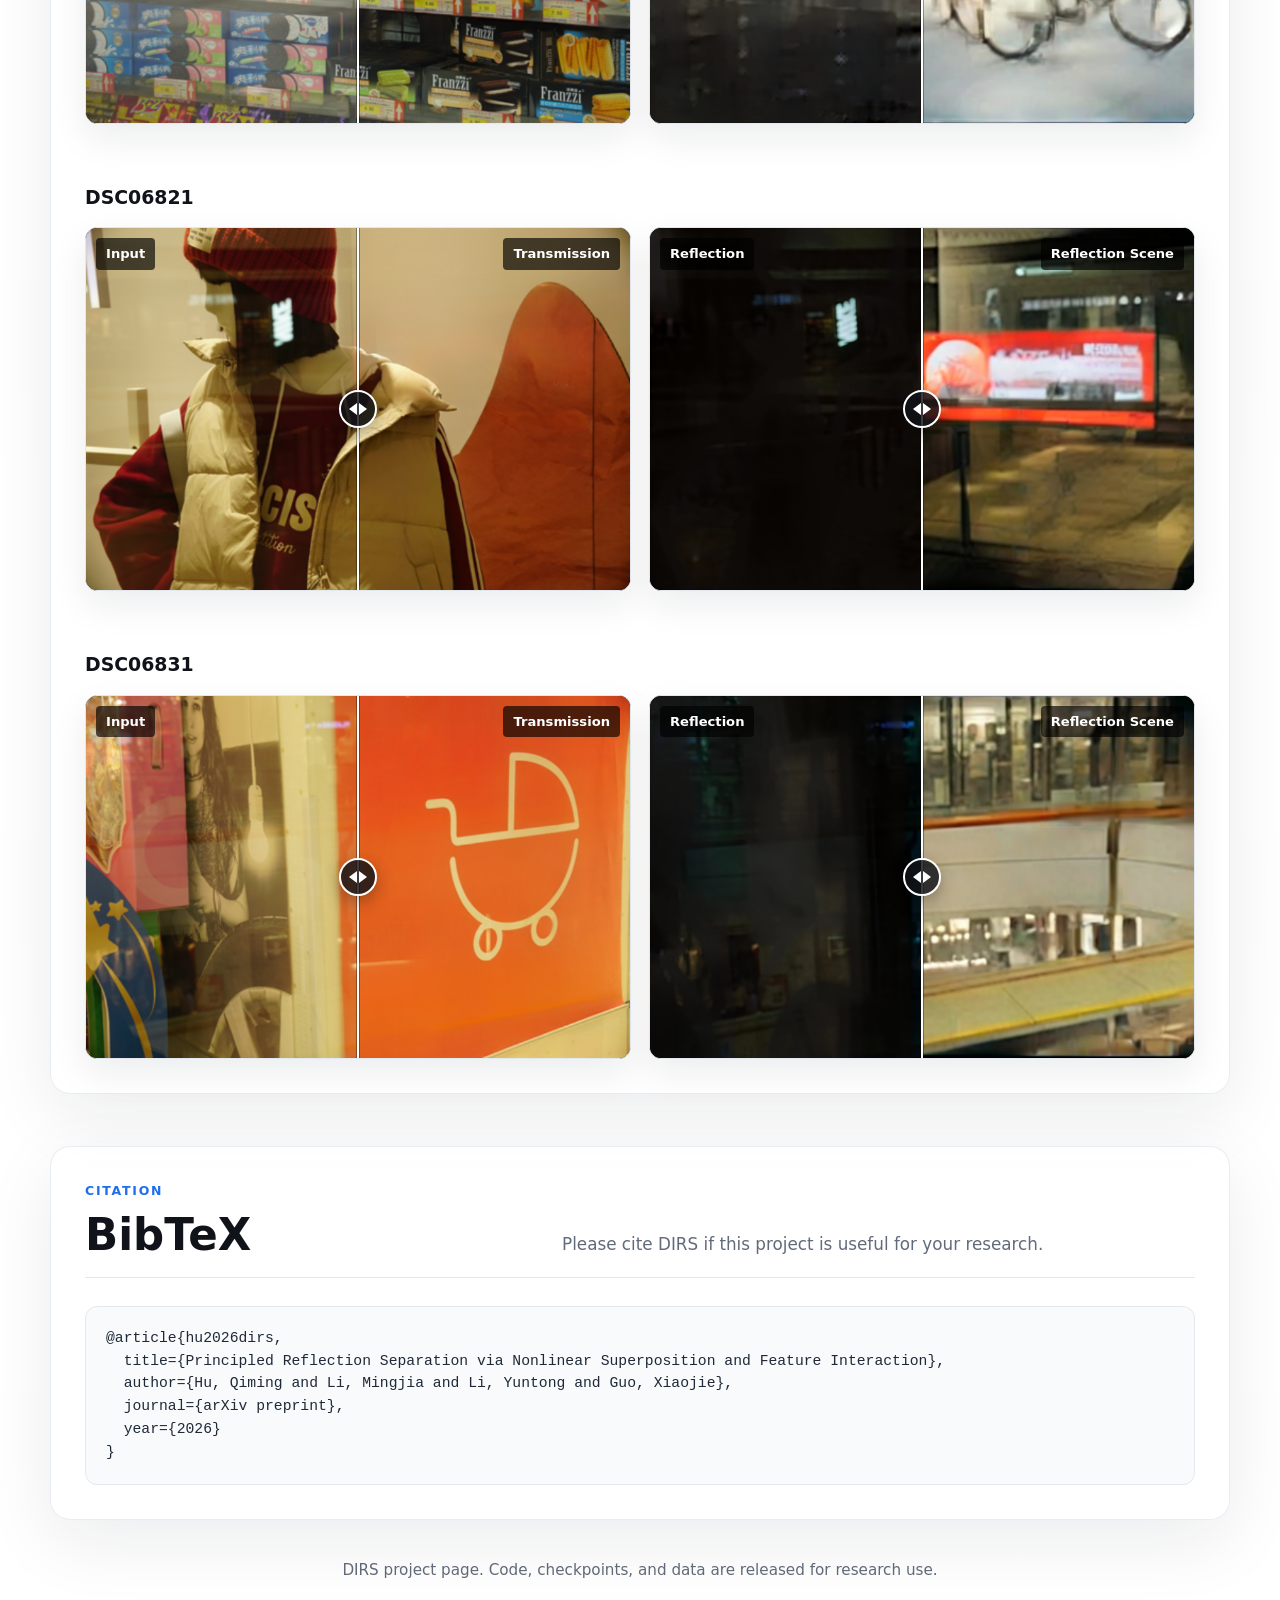
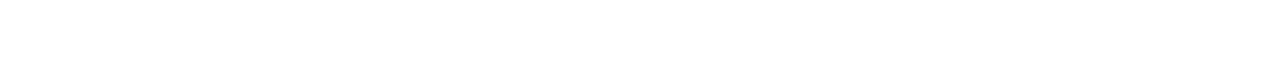
==== commit 7585b483: "Refresh composite examples" ====
--- a/index.html
+++ b/index.html
@@ -1152,32 +1152,6 @@
           </article>
 
           <article>
-            <h3>DSC05762</h3>
-            <div class="slider-pair">
-              <div class="slider-container" id="slider7">
-                <div class="image-wrapper">
-                  <img src="images/composite/DSC05762/I_blended.png" alt="Input image DSC05762">
-                  <img src="images/composite/DSC05762/T_transmission.png" class="result-image" alt="Transmission layer DSC05762">
-                </div>
-                <div class="slider-bar"></div>
-                <div class="slider-handle"></div>
-                <div class="image-label label-left">Input</div>
-                <div class="image-label label-right">Transmission</div>
-              </div>
-              <div class="slider-container" id="slider8">
-                <div class="image-wrapper">
-                  <img src="images/composite/DSC05762/R_pred_resized.png" alt="Reflection layer DSC05762">
-                  <img src="images/composite/DSC05762/R_high_pred.png" class="result-image" alt="Reflection scene DSC05762">
-                </div>
-                <div class="slider-bar"></div>
-                <div class="slider-handle"></div>
-                <div class="image-label label-left">Reflection</div>
-                <div class="image-label label-right">Reflection Scene</div>
-              </div>
-            </div>
-          </article>
-
-          <article>
             <h3>DSC06752</h3>
             <div class="slider-pair">
               <div class="slider-container" id="slider9">
@@ -1192,7 +1166,7 @@
               </div>
               <div class="slider-container" id="slider10">
                 <div class="image-wrapper">
-                  <img src="images/composite/DSC06752/R_pred_resized.png" alt="Reflection layer DSC06752">
+                  <img src="images/composite/DSC06752/R_ori_pred.png" alt="Reflection layer DSC06752">
                   <img src="images/composite/DSC06752/R_high_pred.png" class="result-image" alt="Reflection scene DSC06752">
                 </div>
                 <div class="slider-bar"></div>
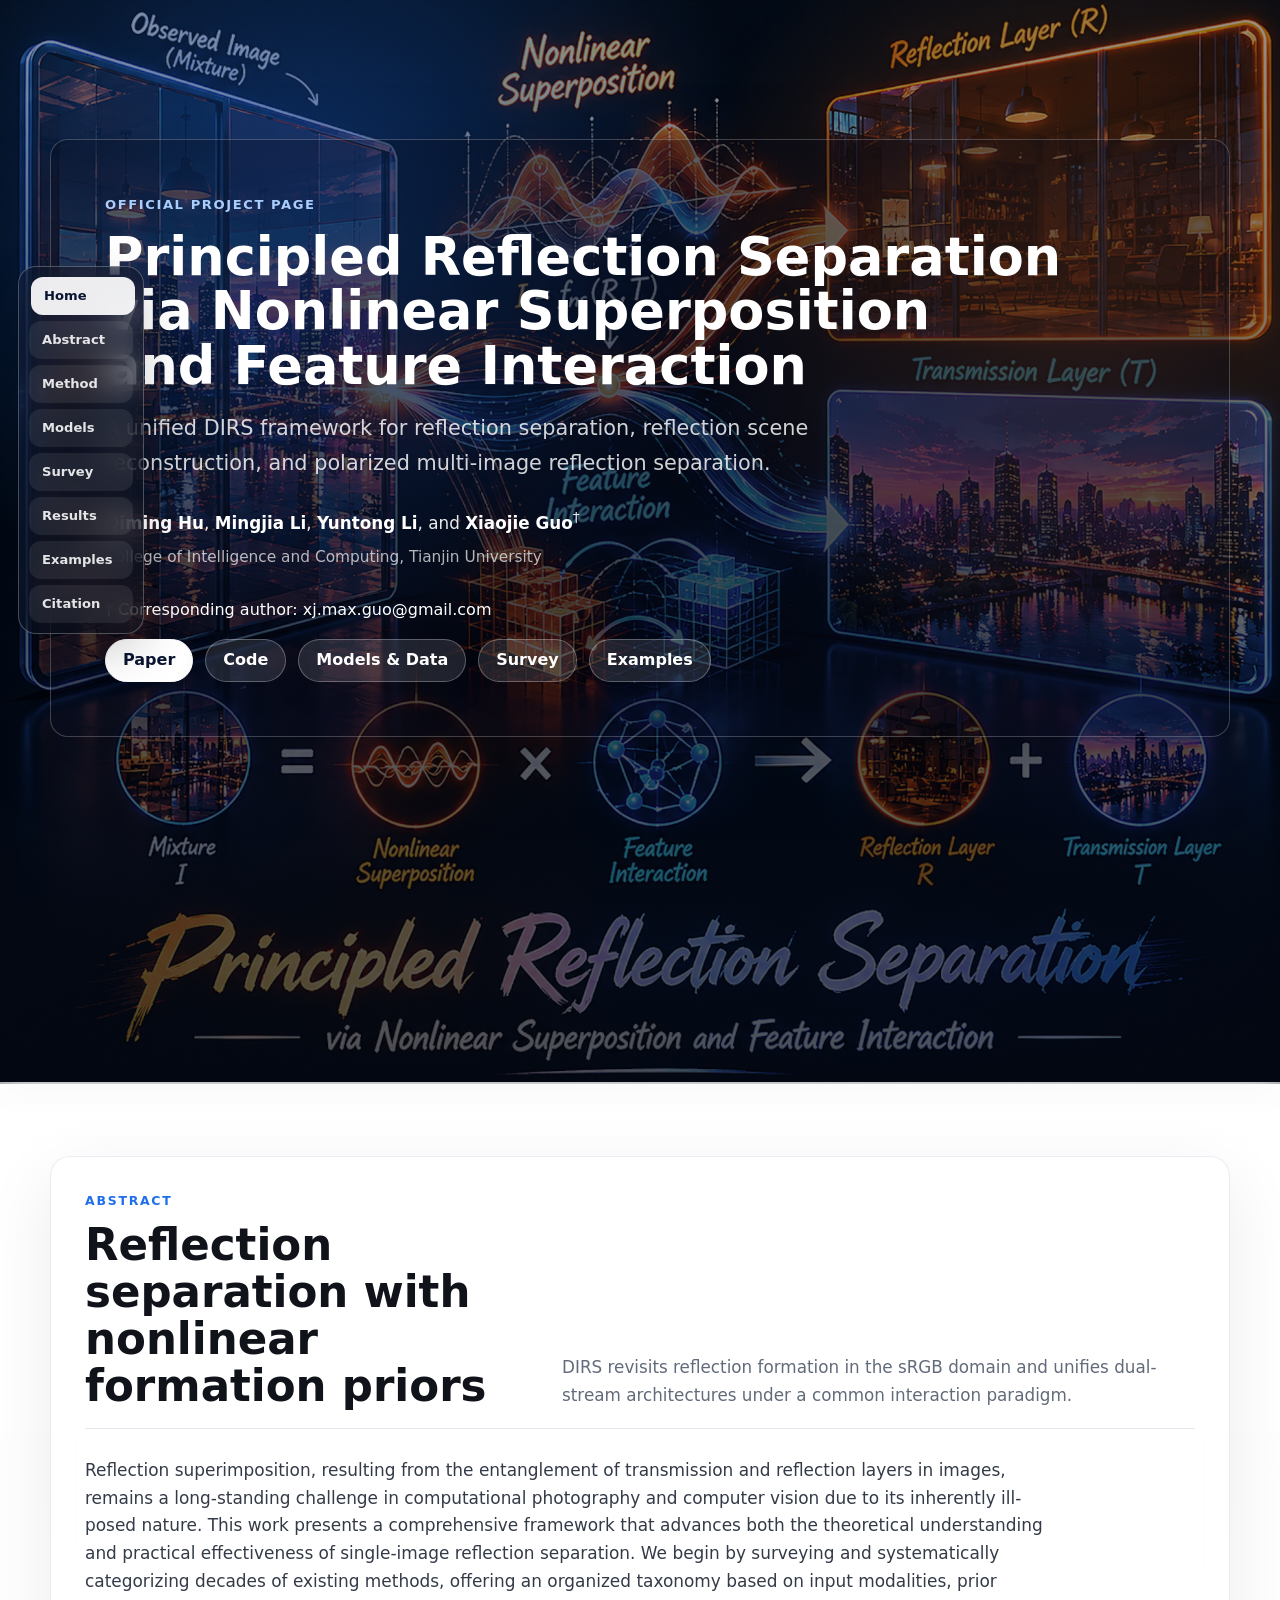
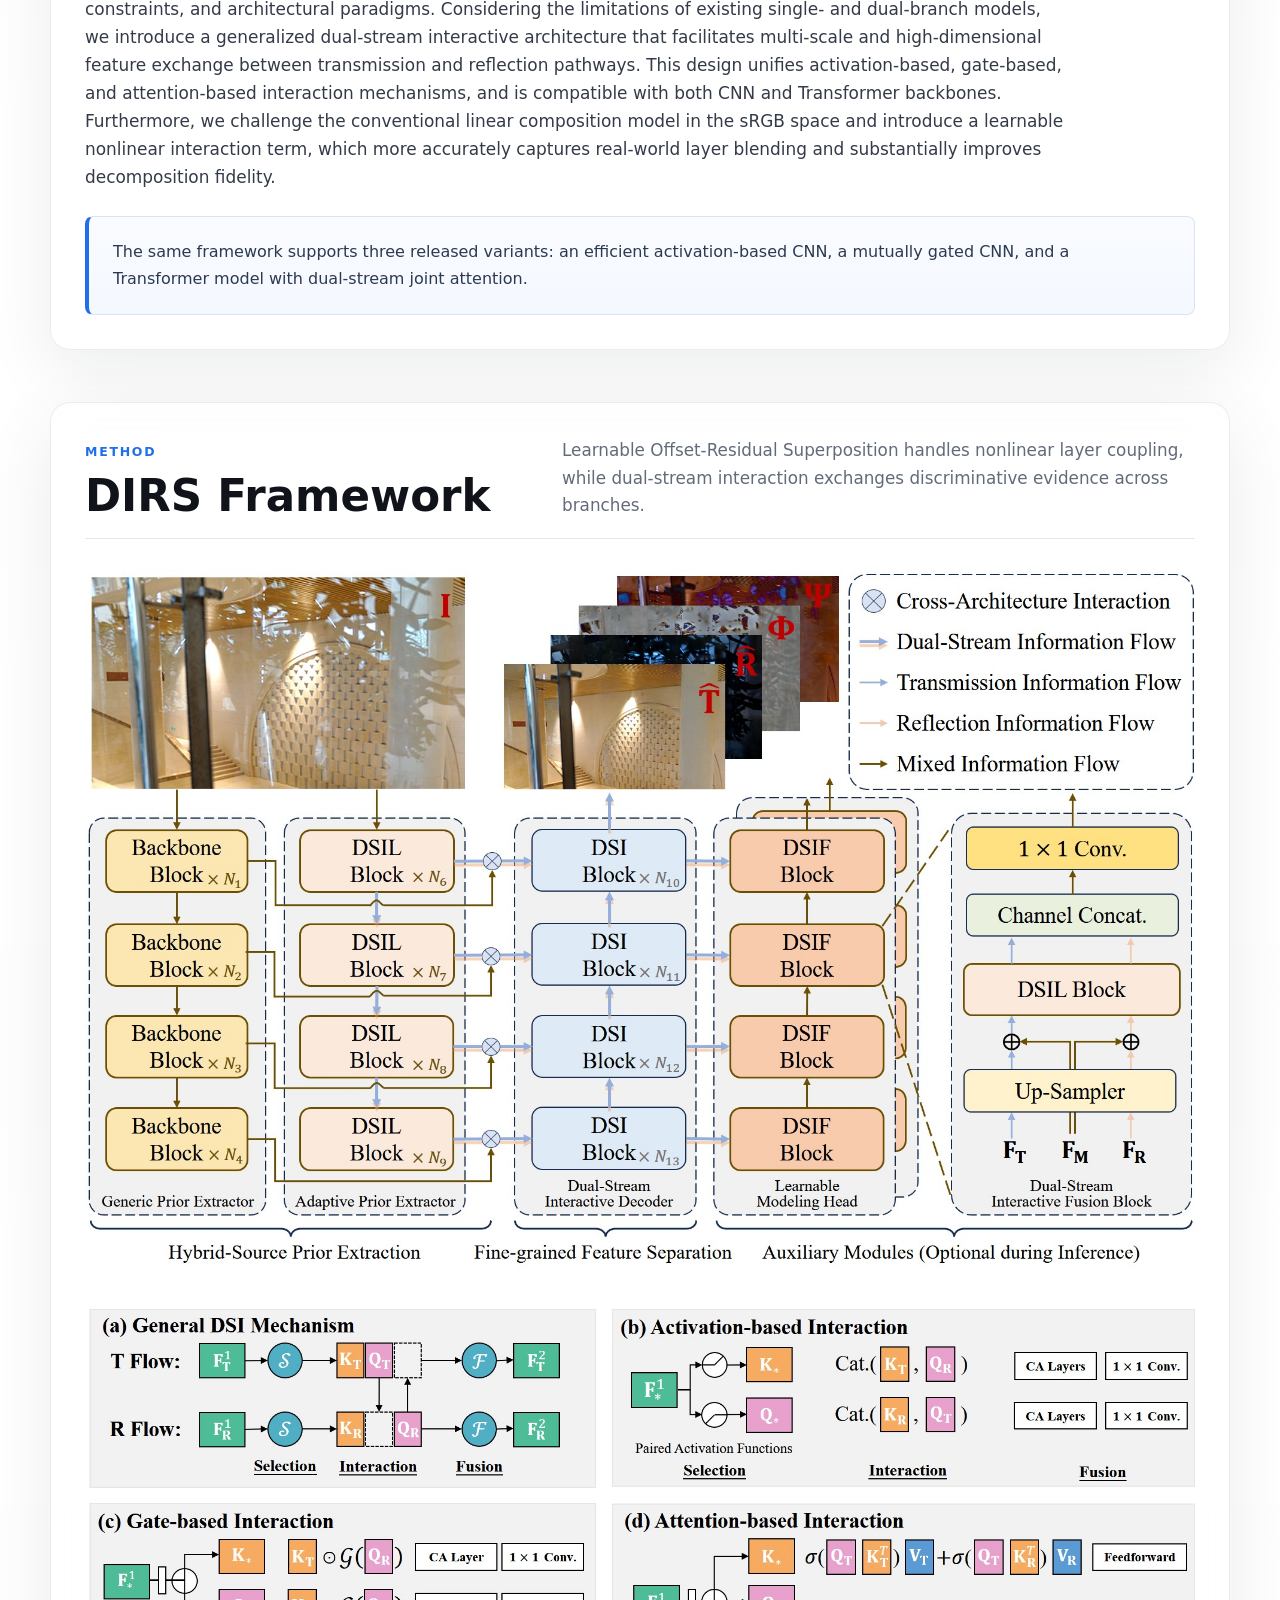
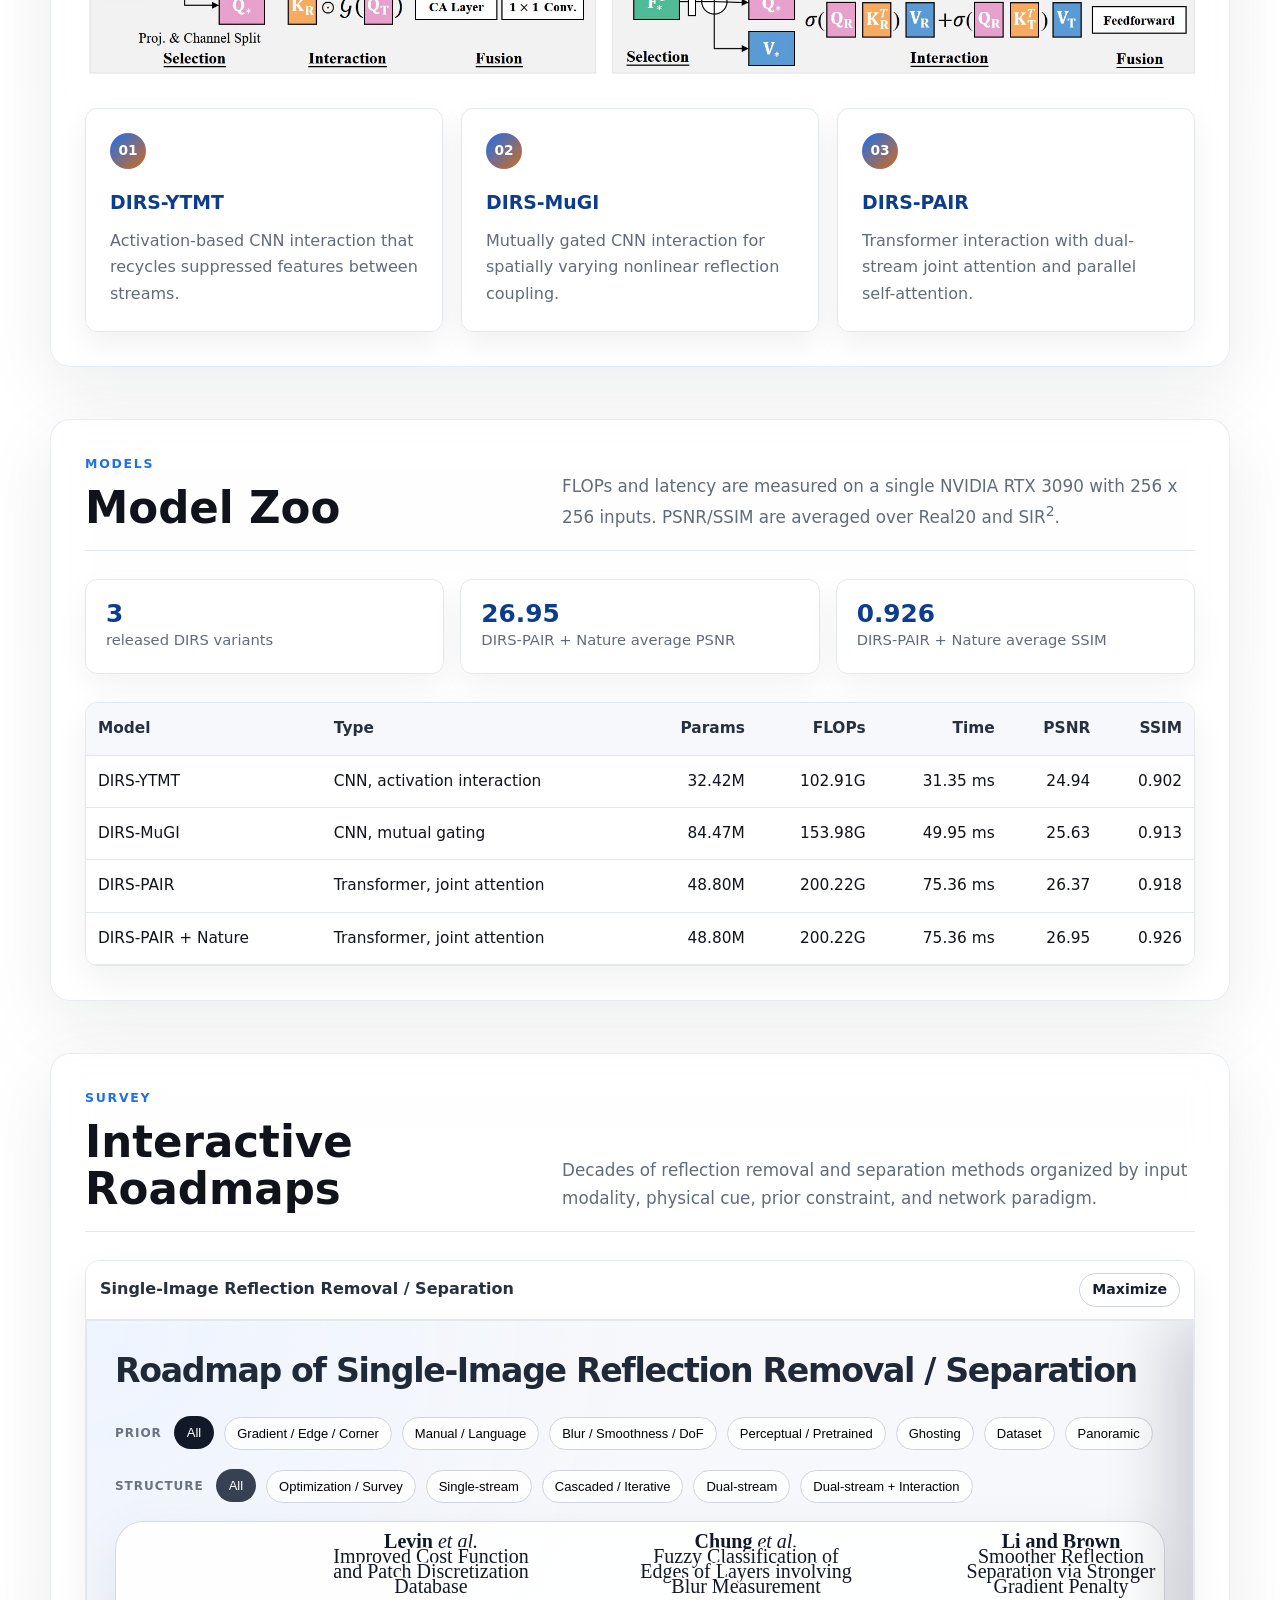
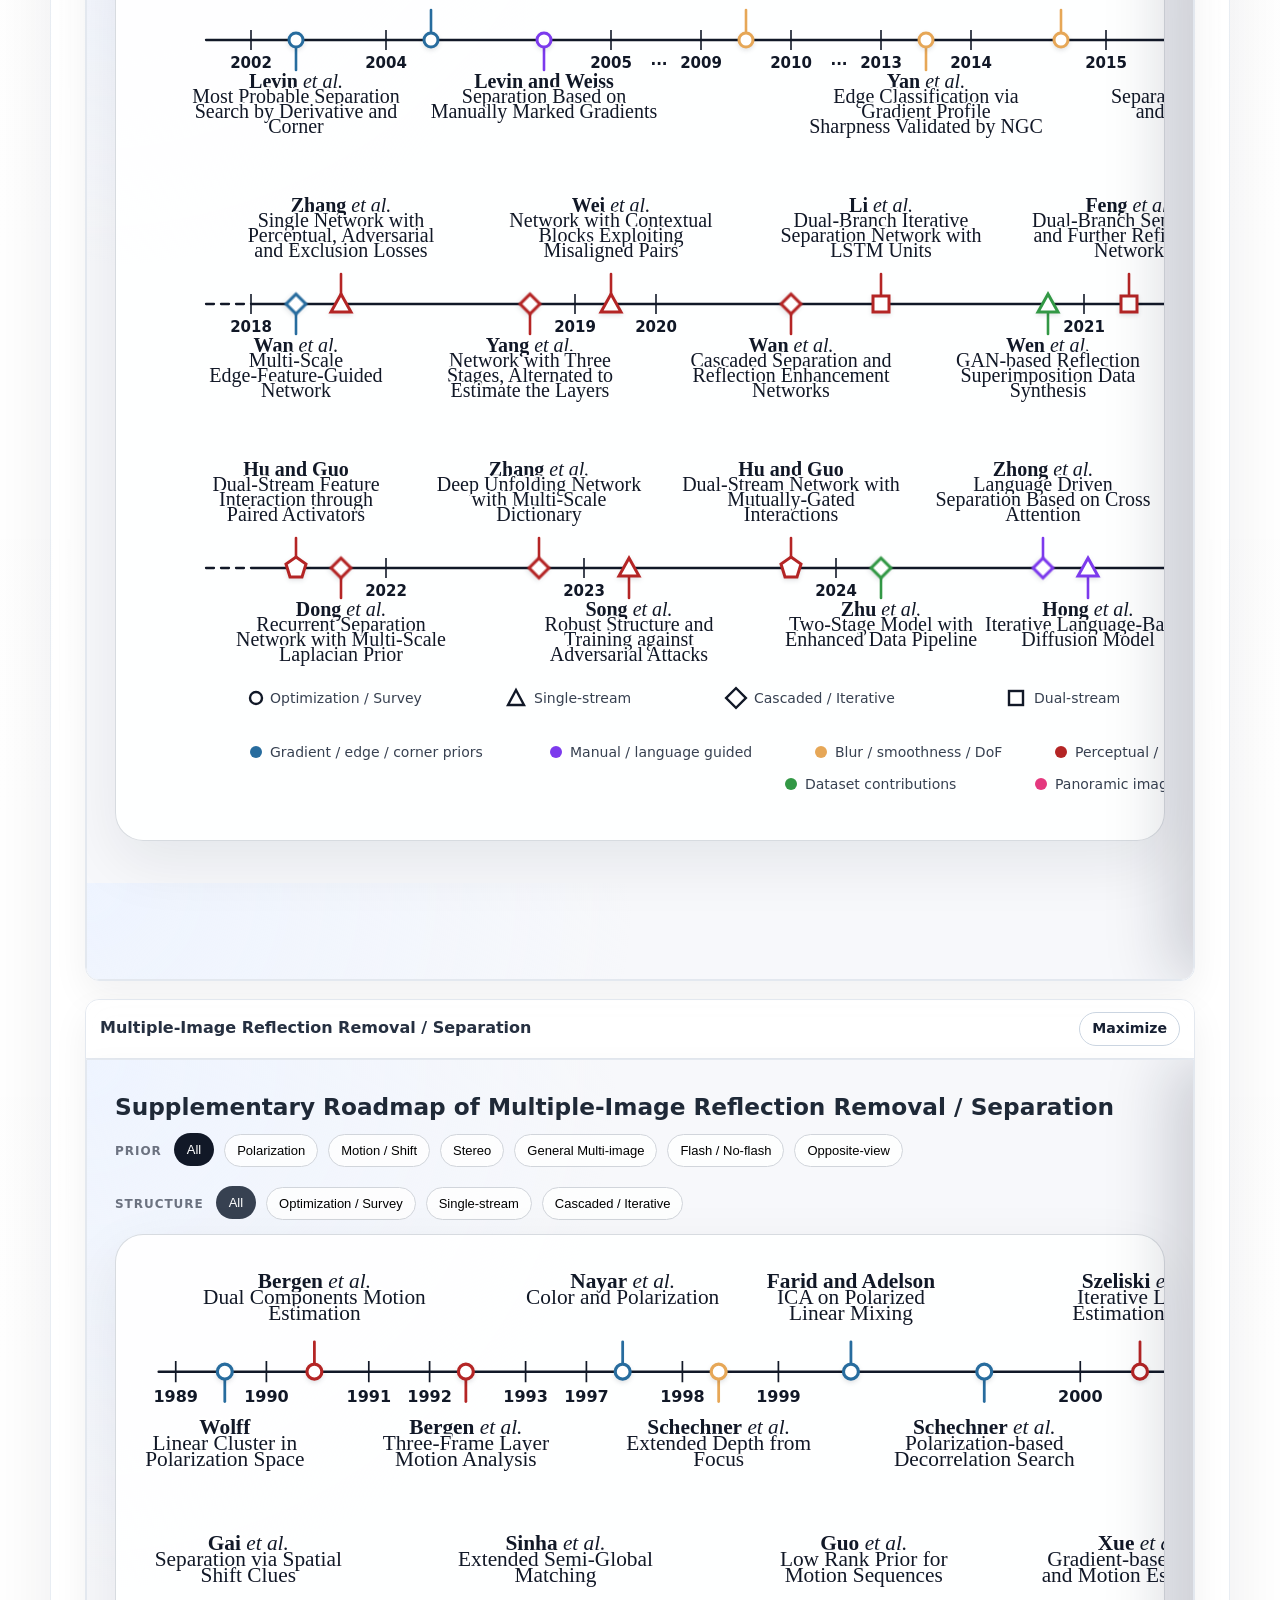
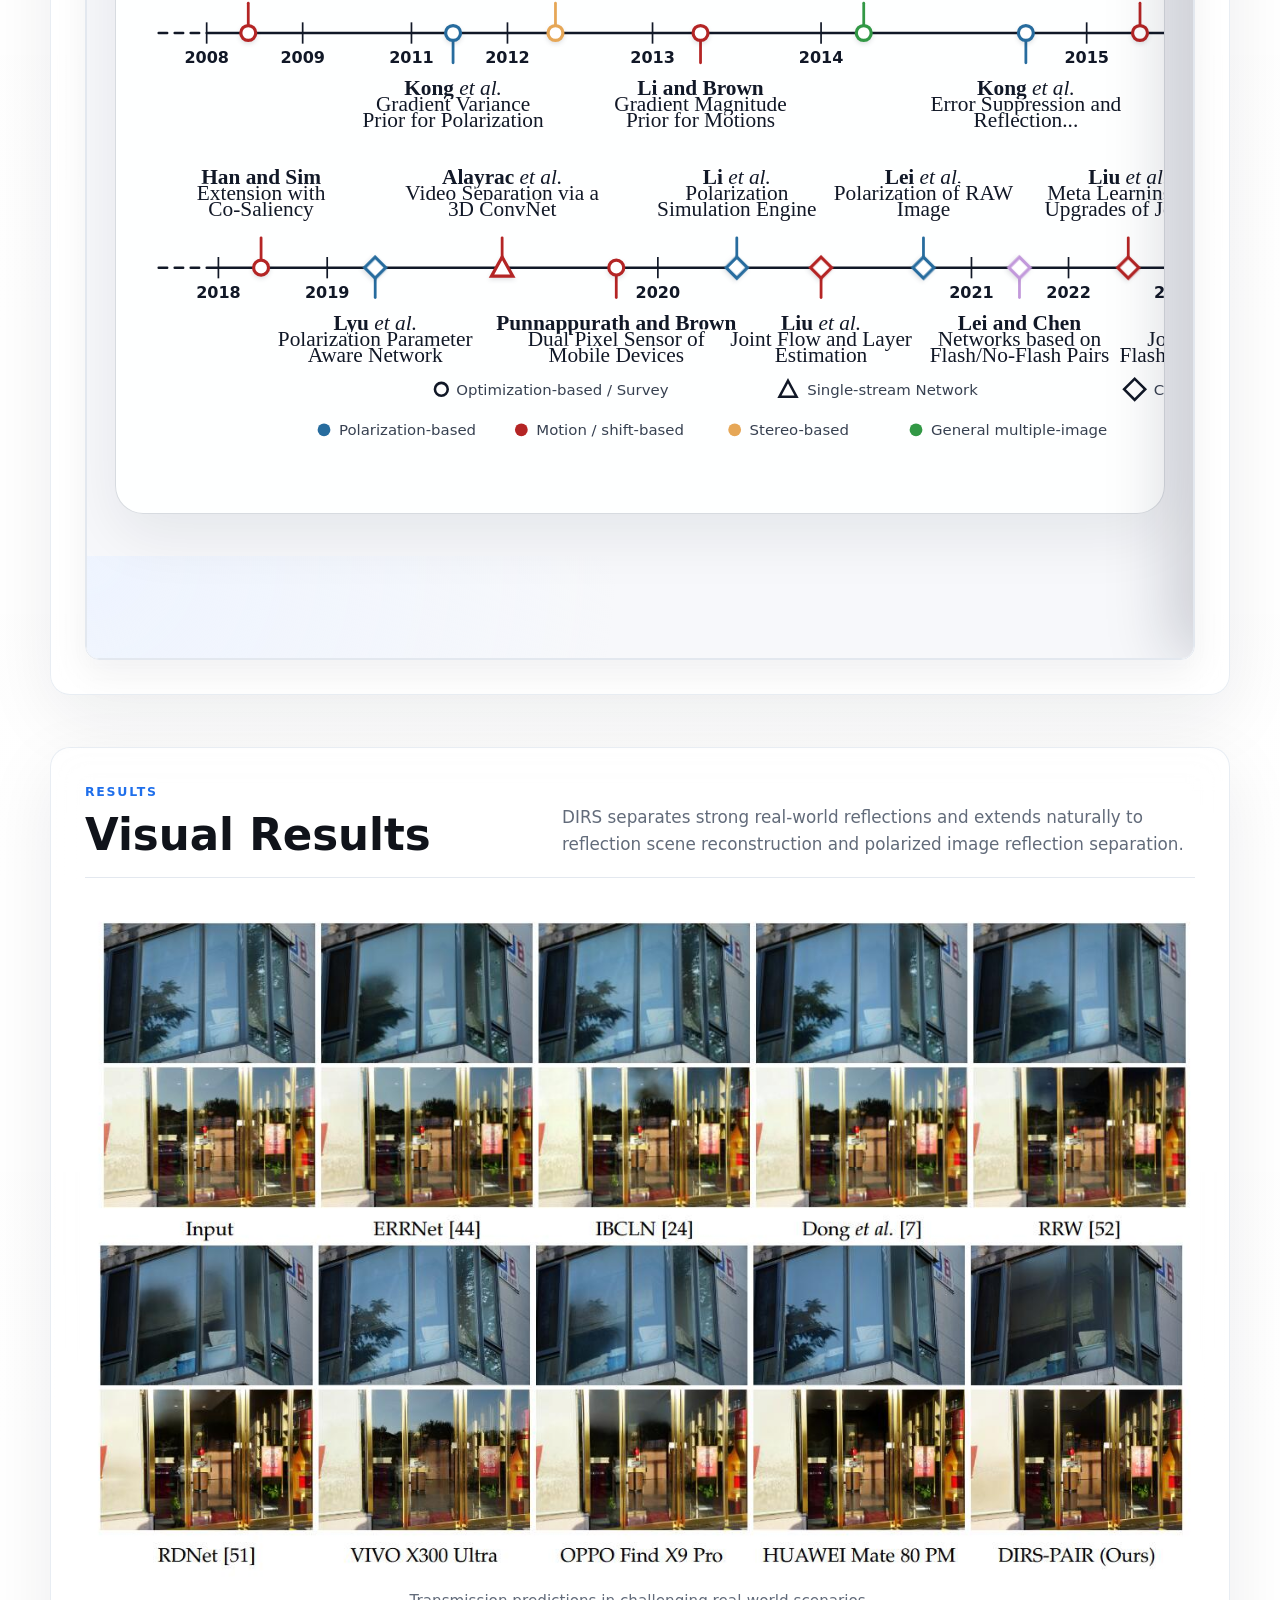
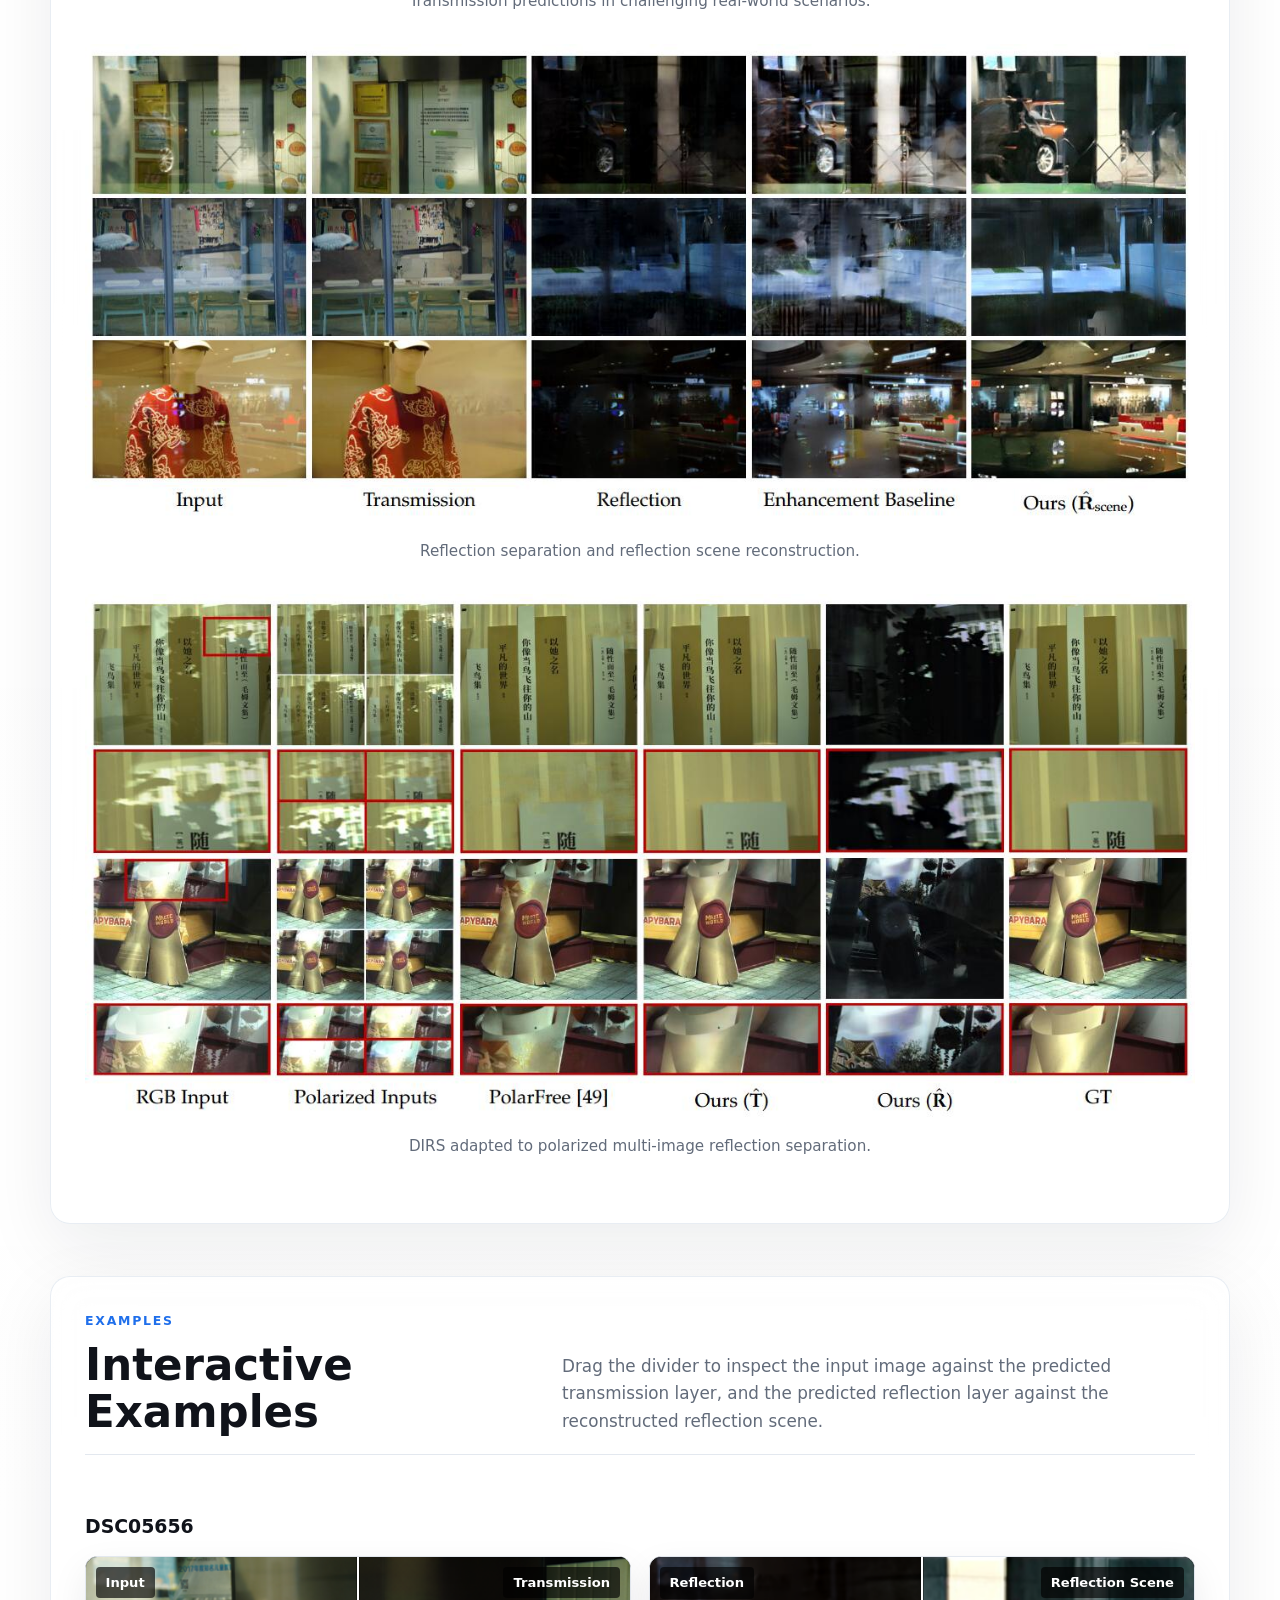
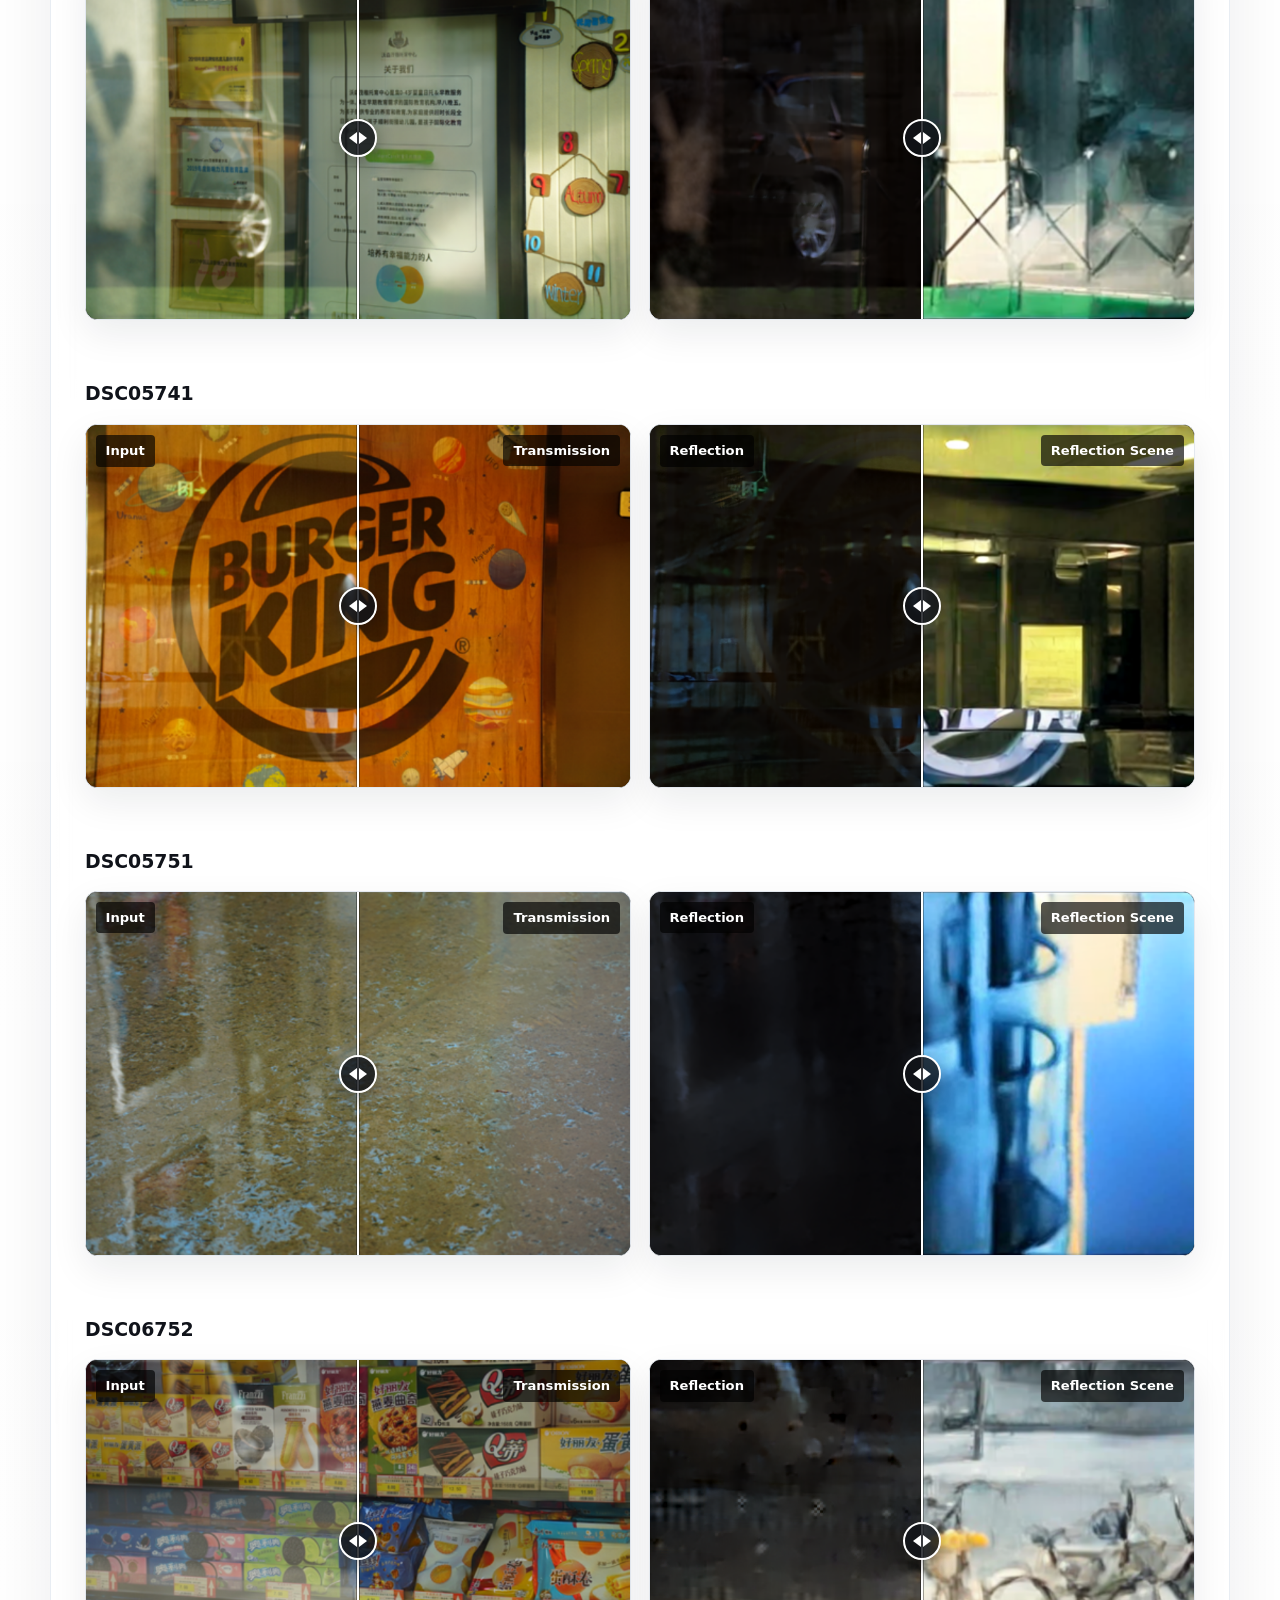
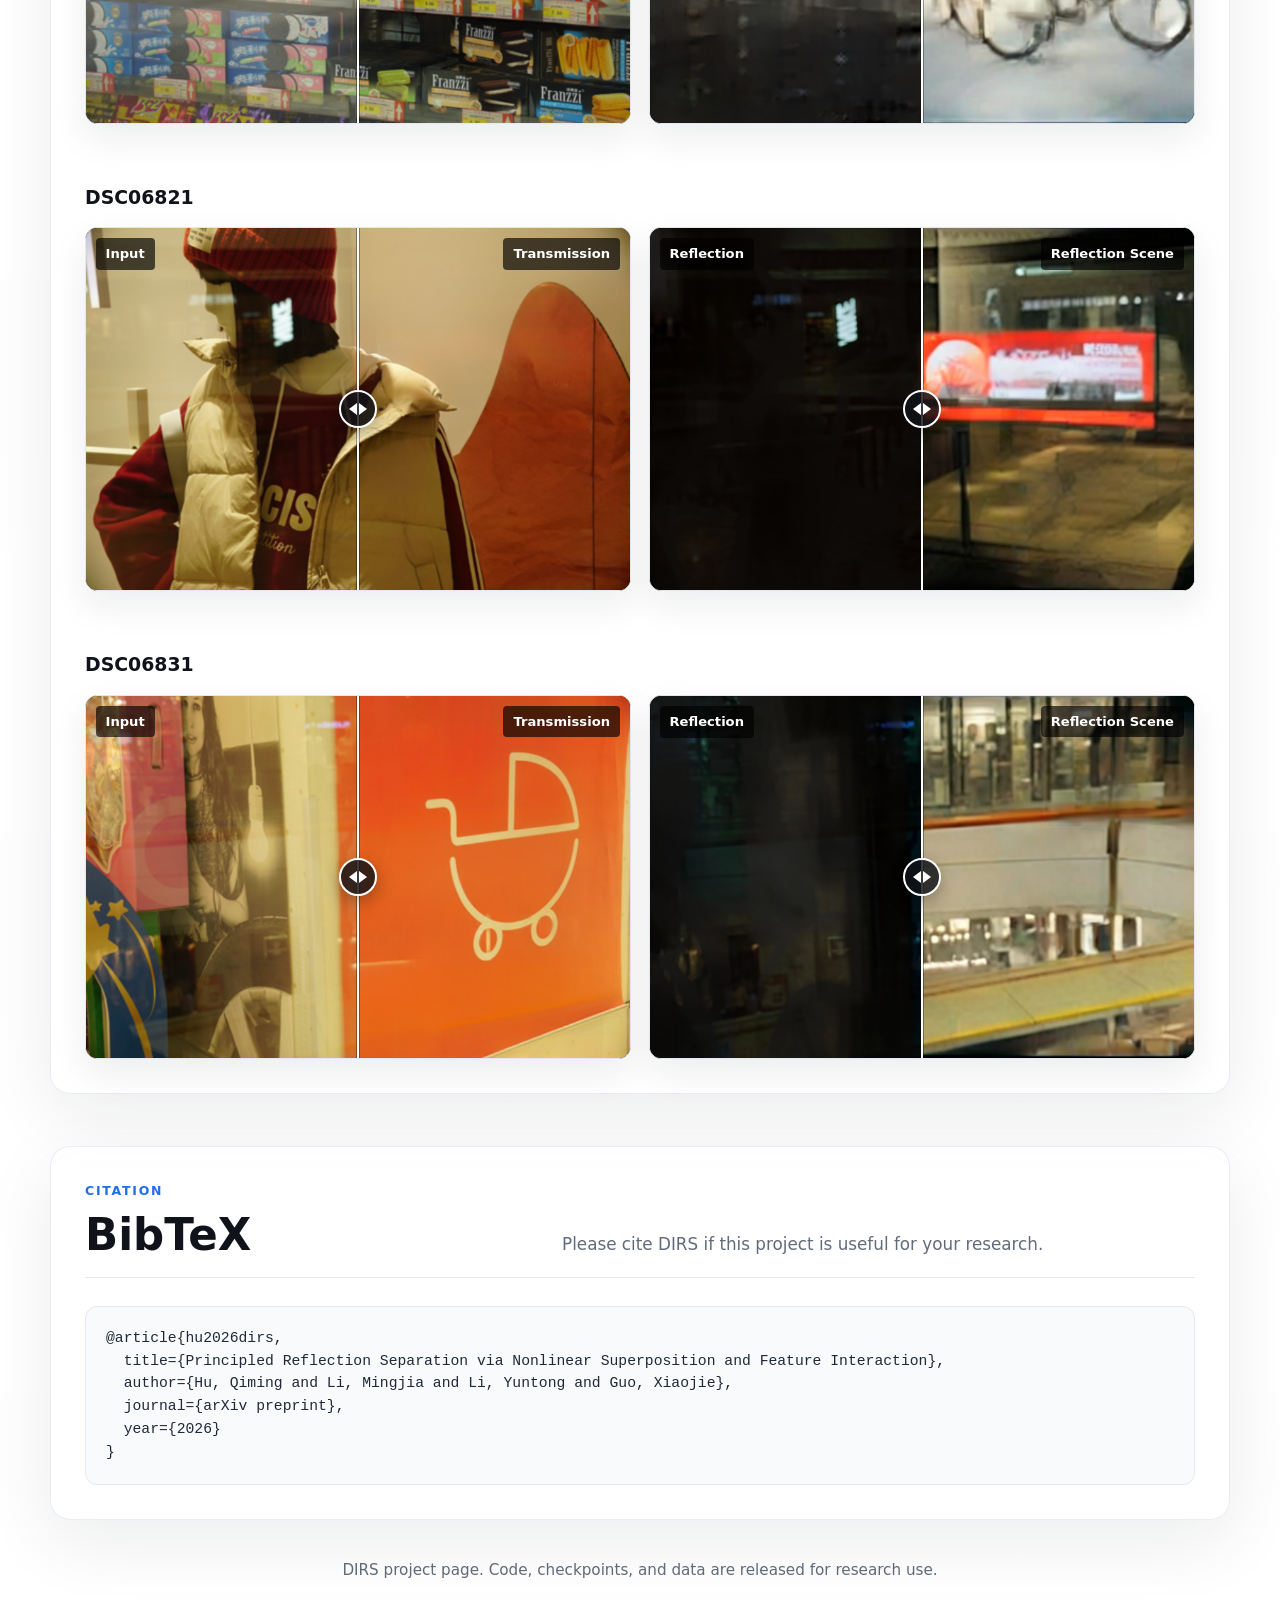
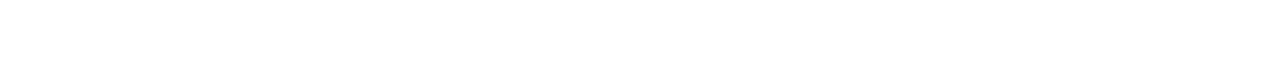
==== commit 6ca5706c: "Add corresponding author contact" ====
--- a/index.html
+++ b/index.html
@@ -853,9 +853,10 @@
           <a href="https://scholar.google.com/citations?user=4zasPbwAAAAJ" target="_blank" rel="noreferrer">Qiming Hu</a>,
           <a href="https://mingjia.li" target="_blank" rel="noreferrer">Mingjia Li</a>,
           <a href="https://scholar.google.com/citations?user=Pu7-JBEAAAAJ" target="_blank" rel="noreferrer">Yuntong Li</a>,
-          and <a href="https://sites.google.com/view/xjguo/homepage" target="_blank" rel="noreferrer">Xiaojie Guo</a>
+          and <a href="https://sites.google.com/view/xjguo/homepage" target="_blank" rel="noreferrer">Xiaojie Guo</a><sup>&dagger;</sup>
         </p>
         <p class="affiliation">College of Intelligence and Computing, Tianjin University</p>
+        <p class="corresponding">&dagger; Corresponding author: xj.max.guo@gmail.com</p>
         <nav class="links" aria-label="Project links">
           <a class="primary" href="https://openreview.net/pdf?id=Shwtw8uV8l" target="_blank" rel="noreferrer">Paper</a>
           <a href="https://github.com/mingcv/DIRS" target="_blank" rel="noreferrer">Code</a>
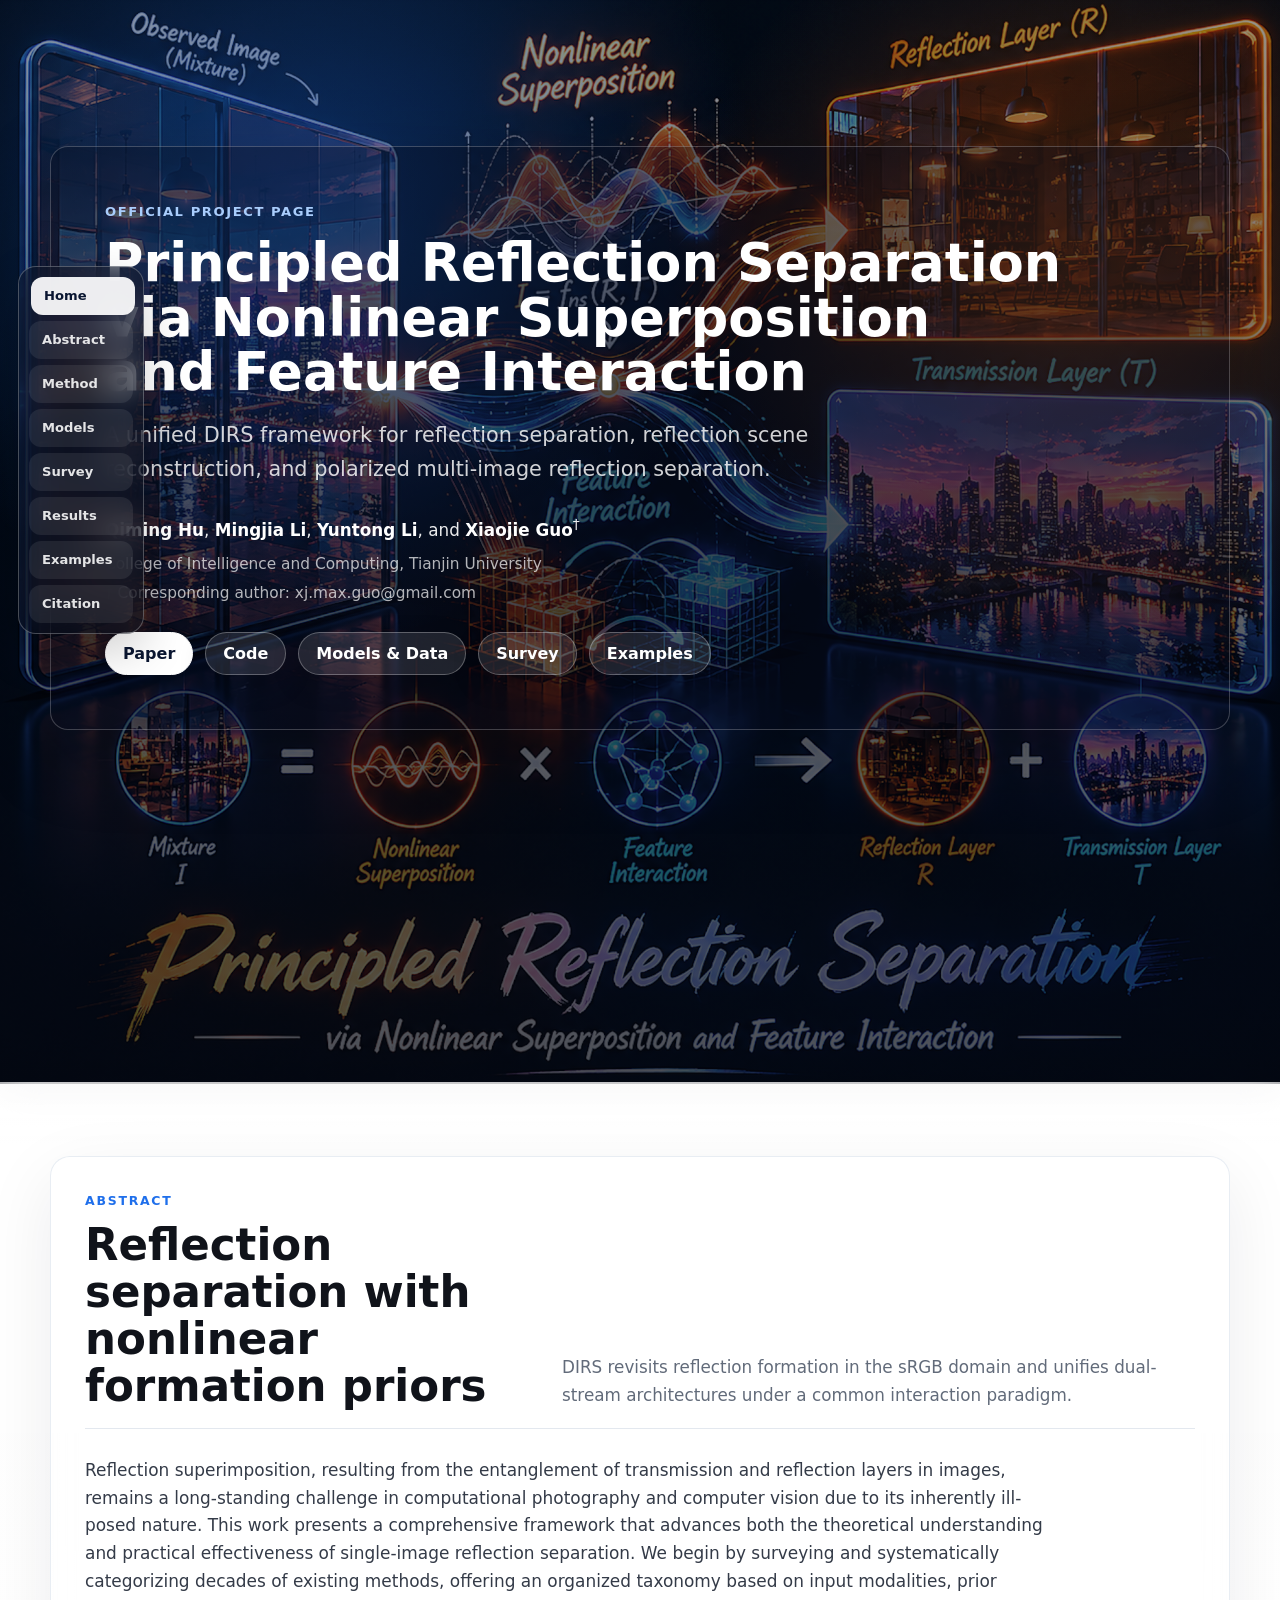
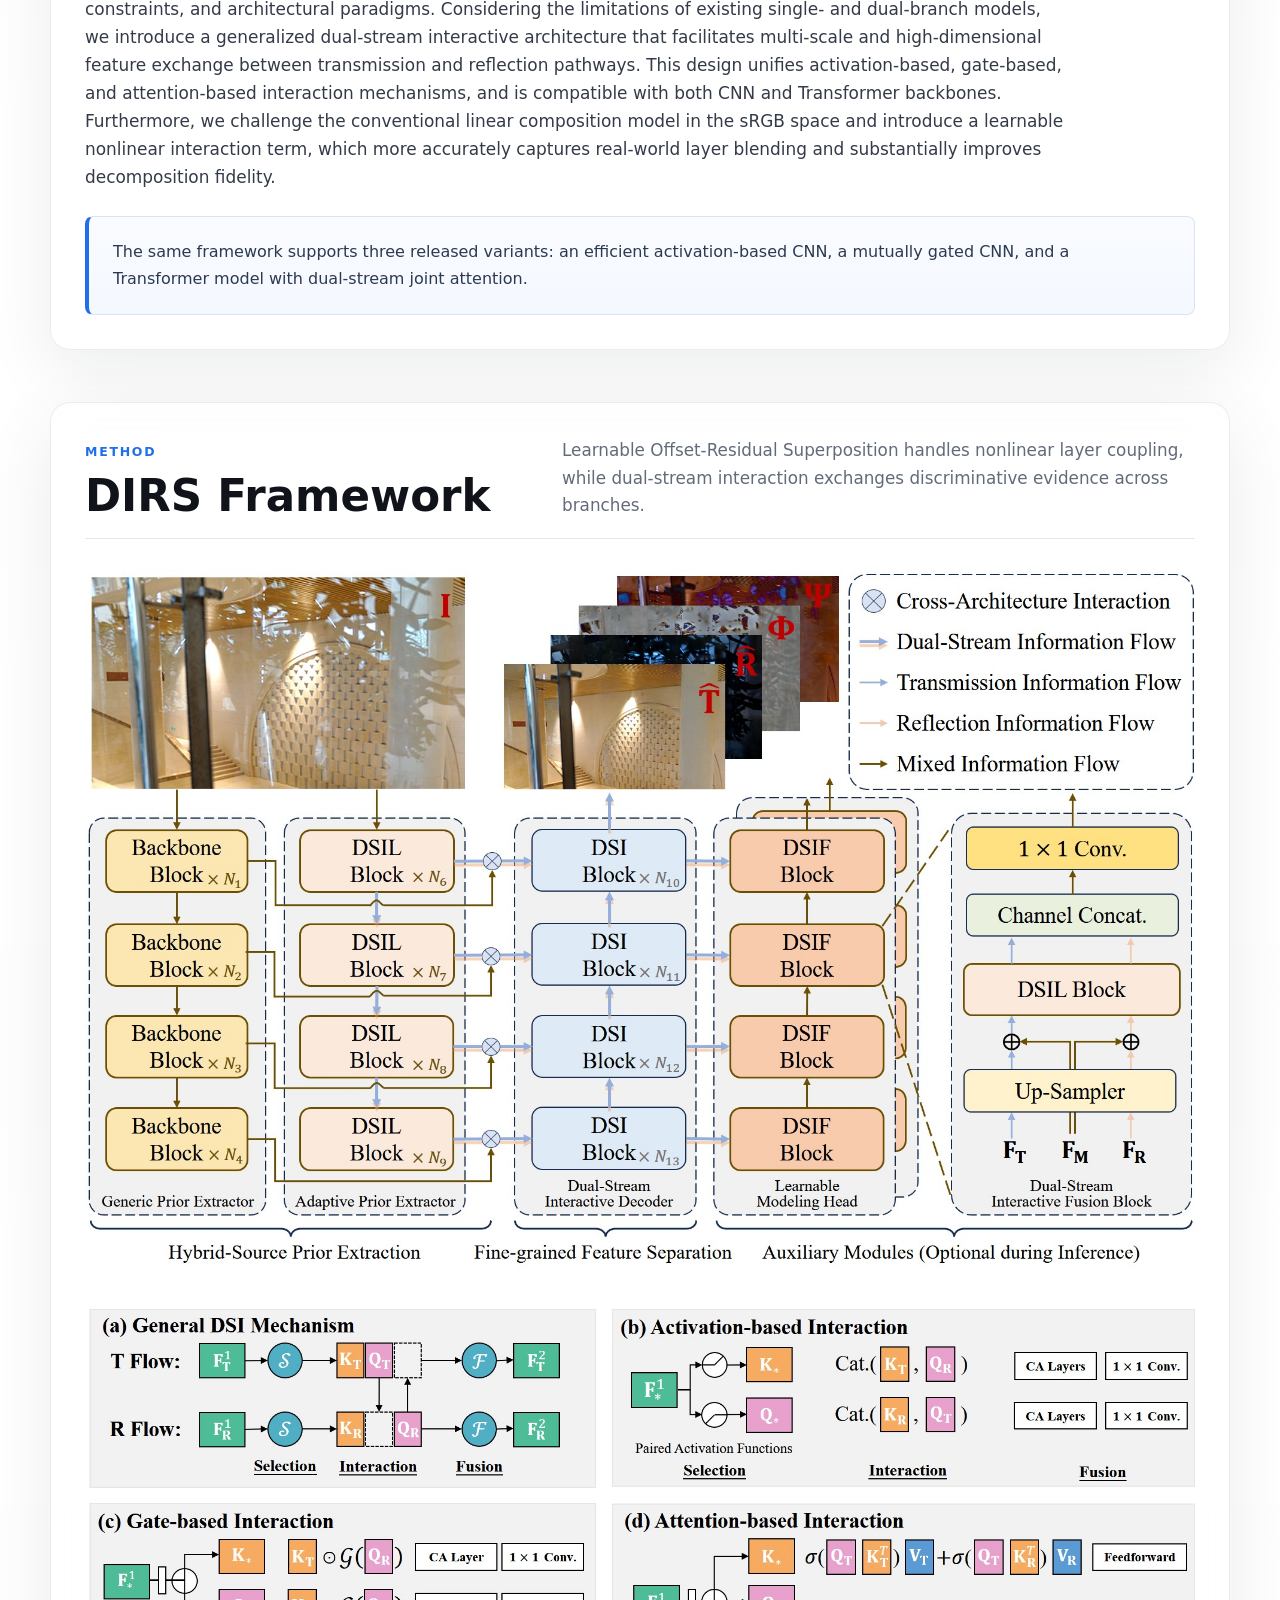
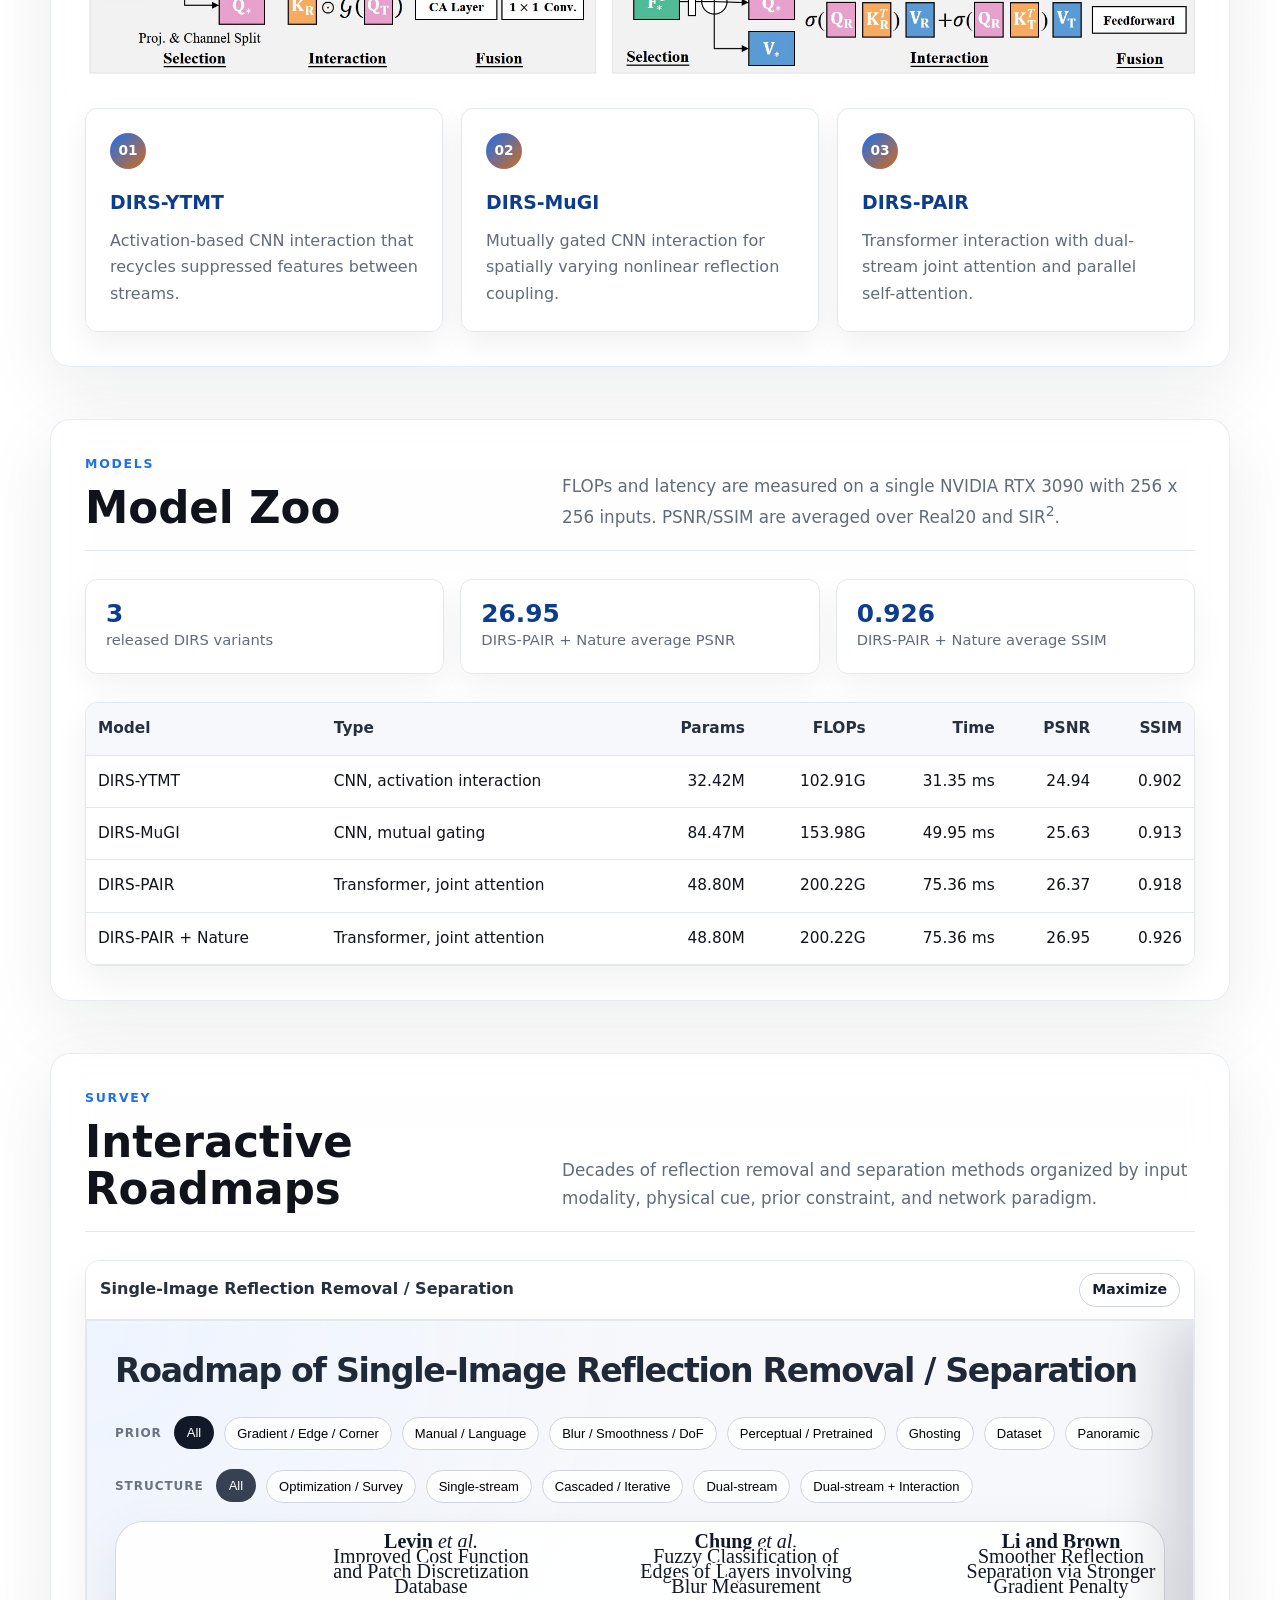
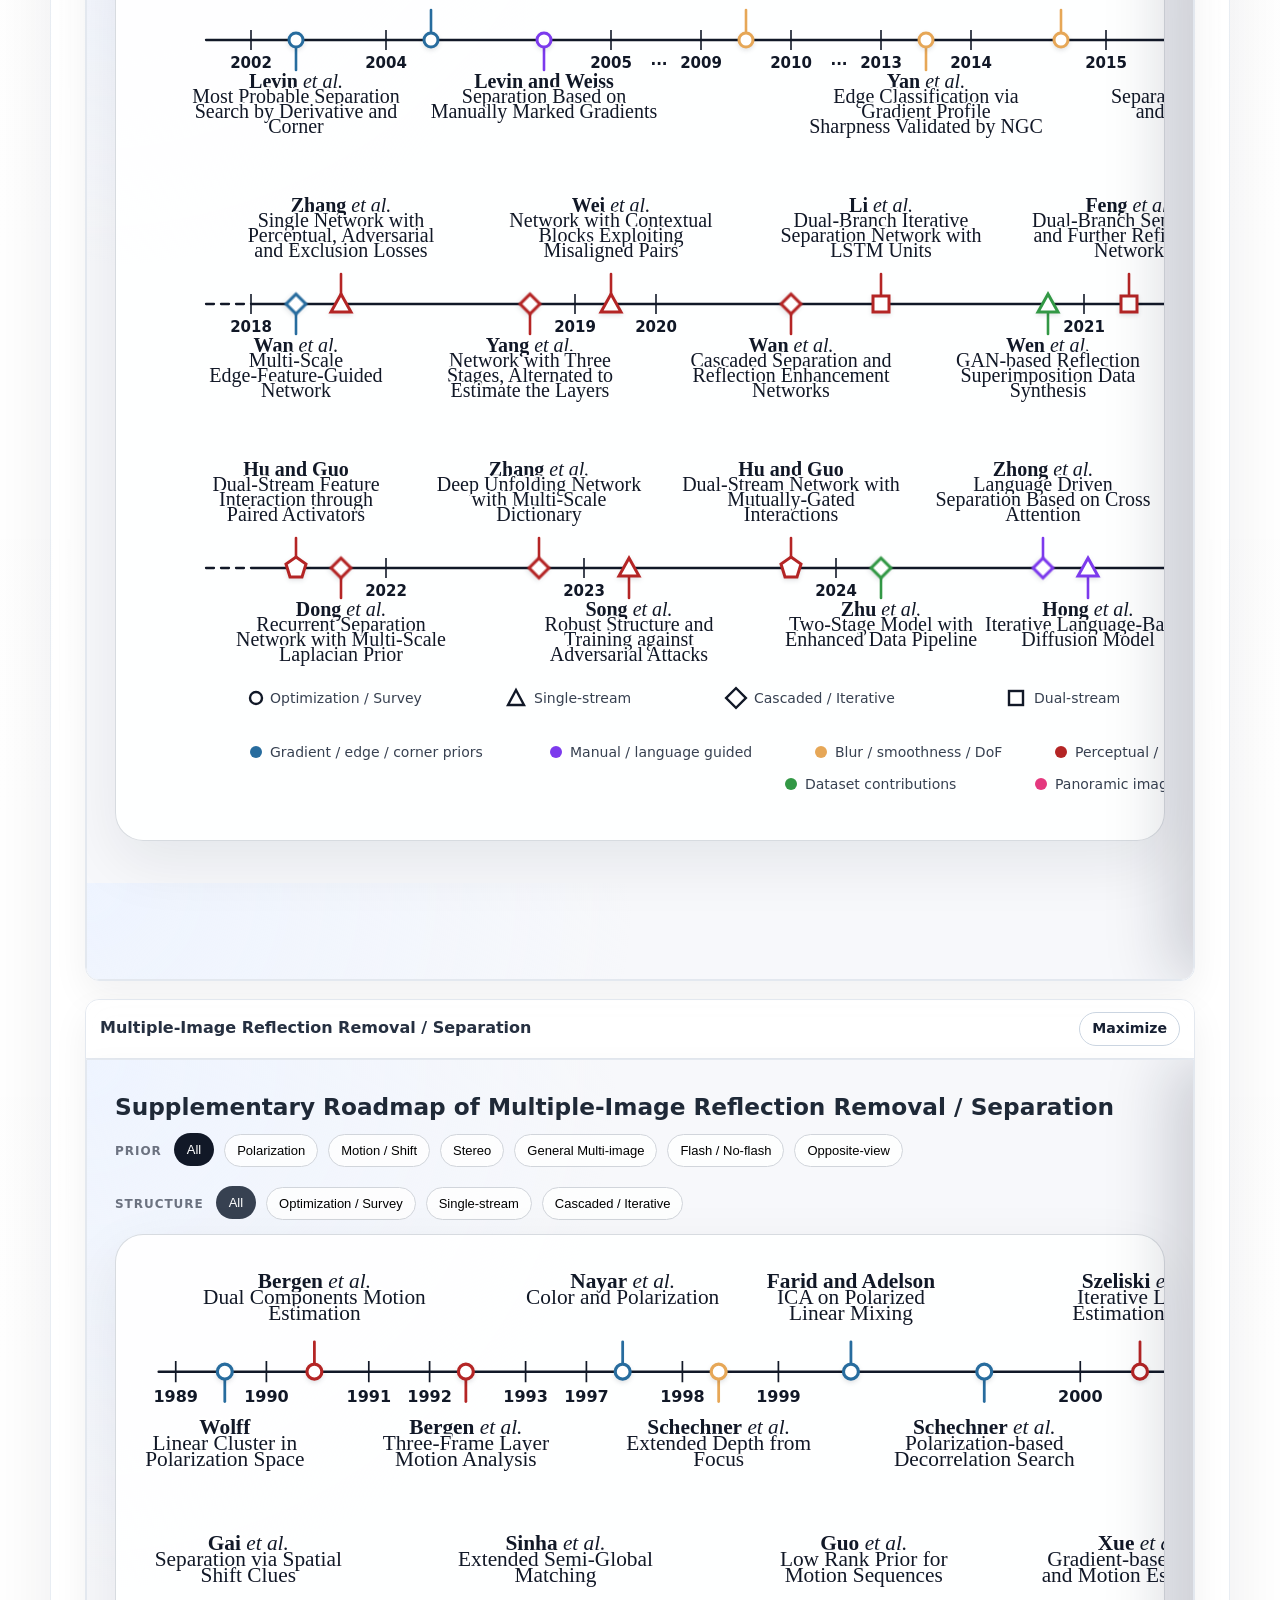
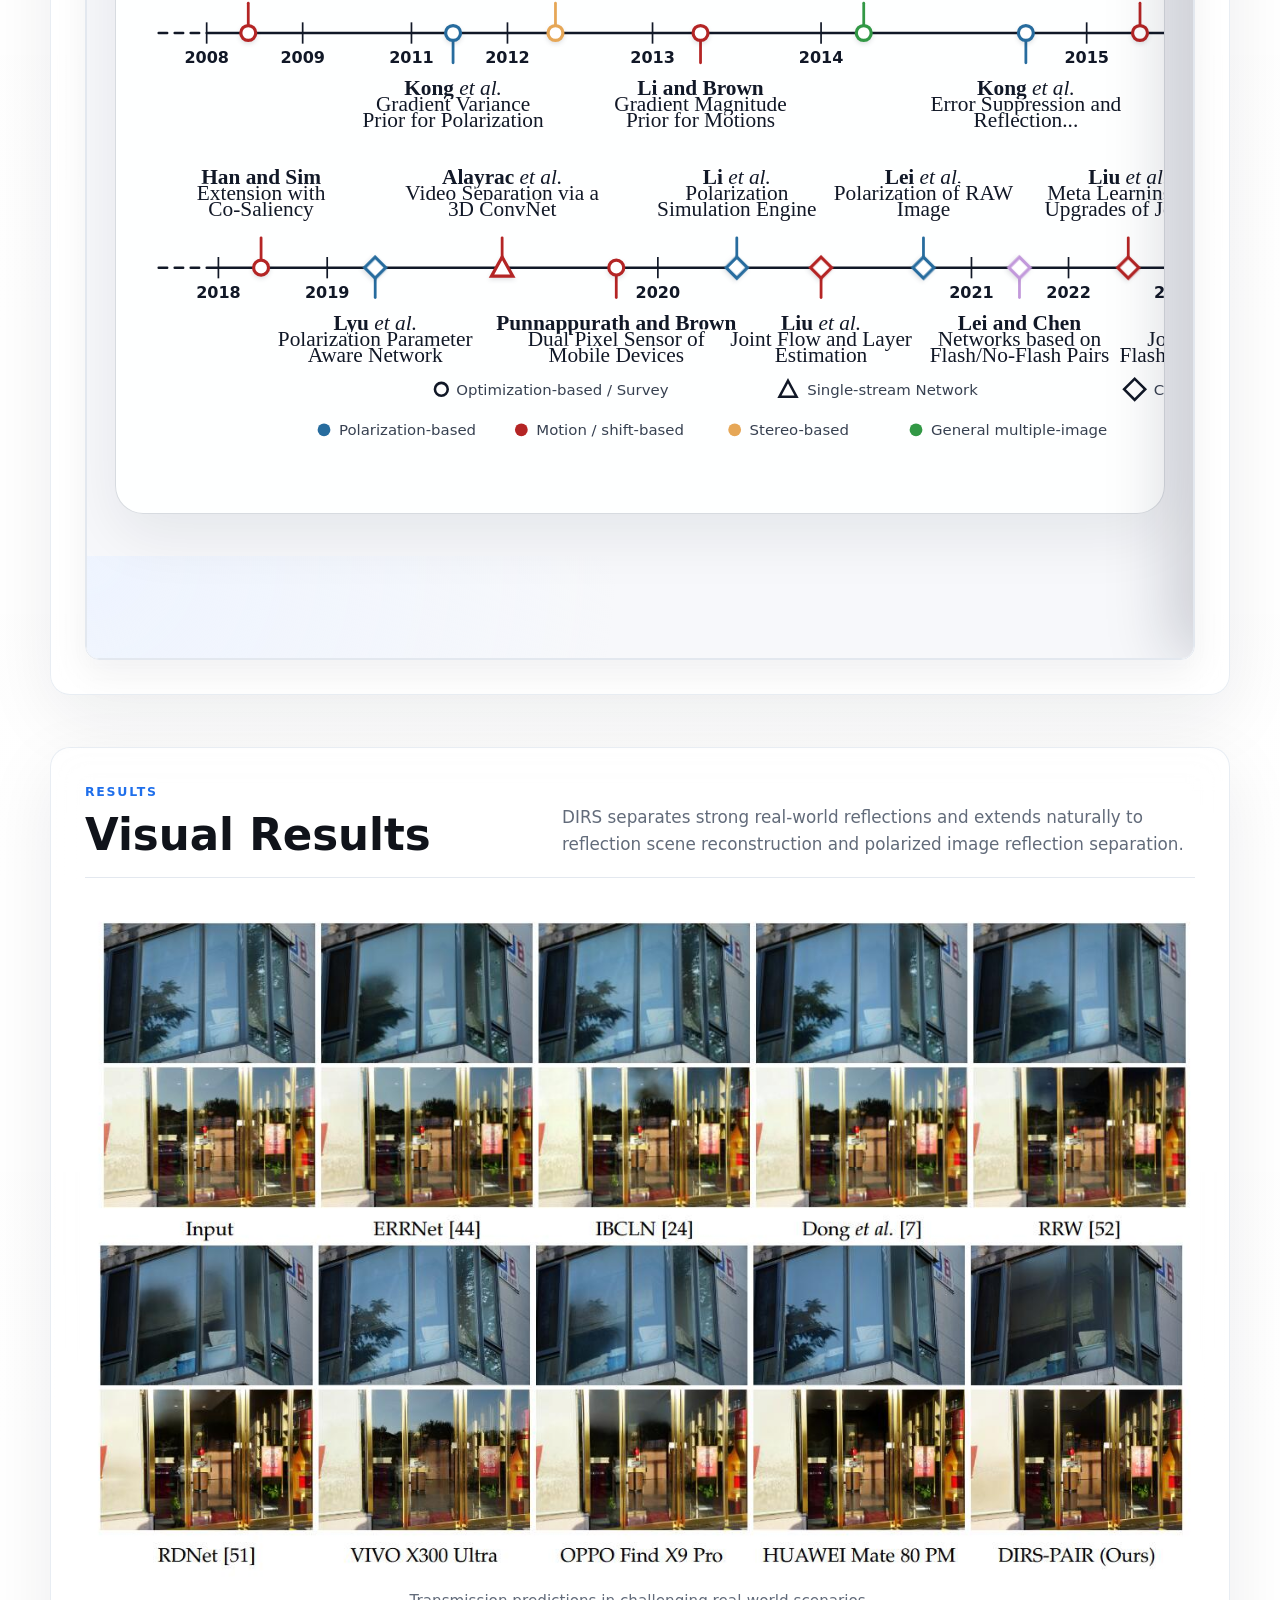
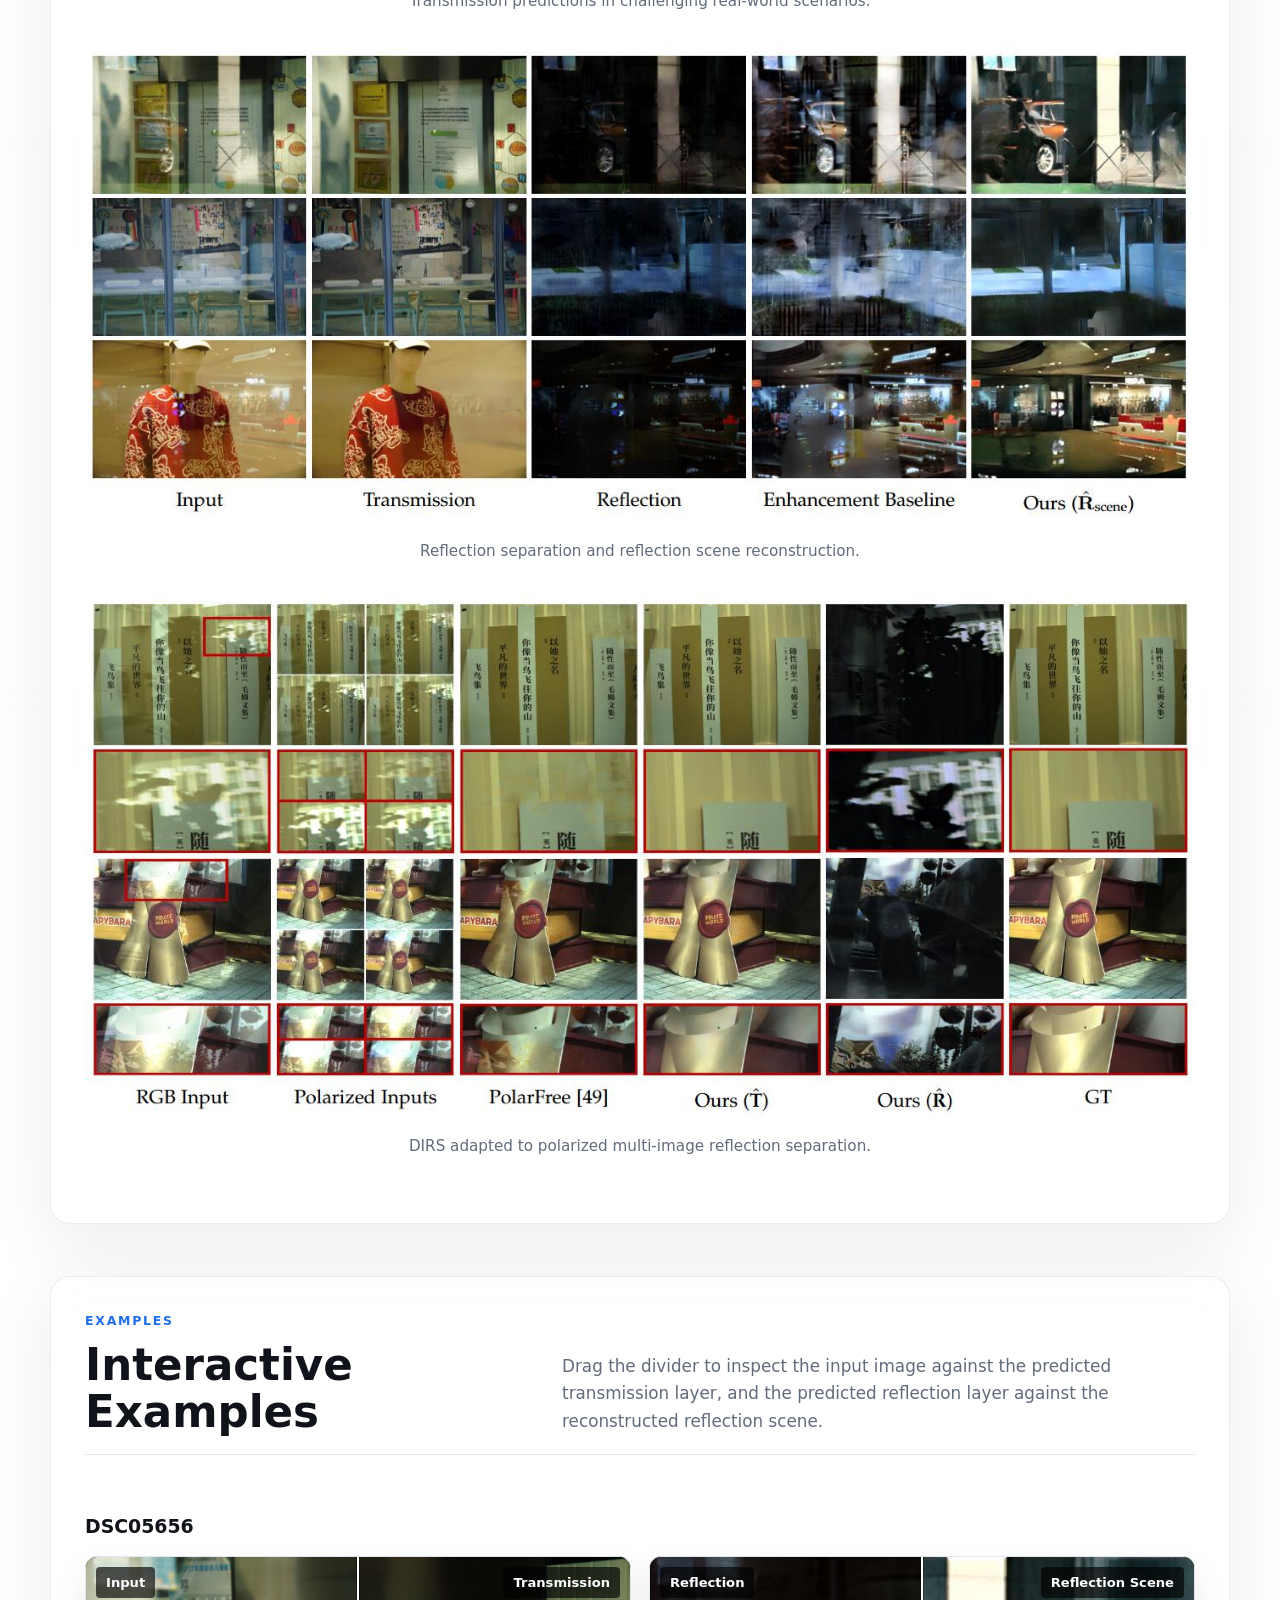
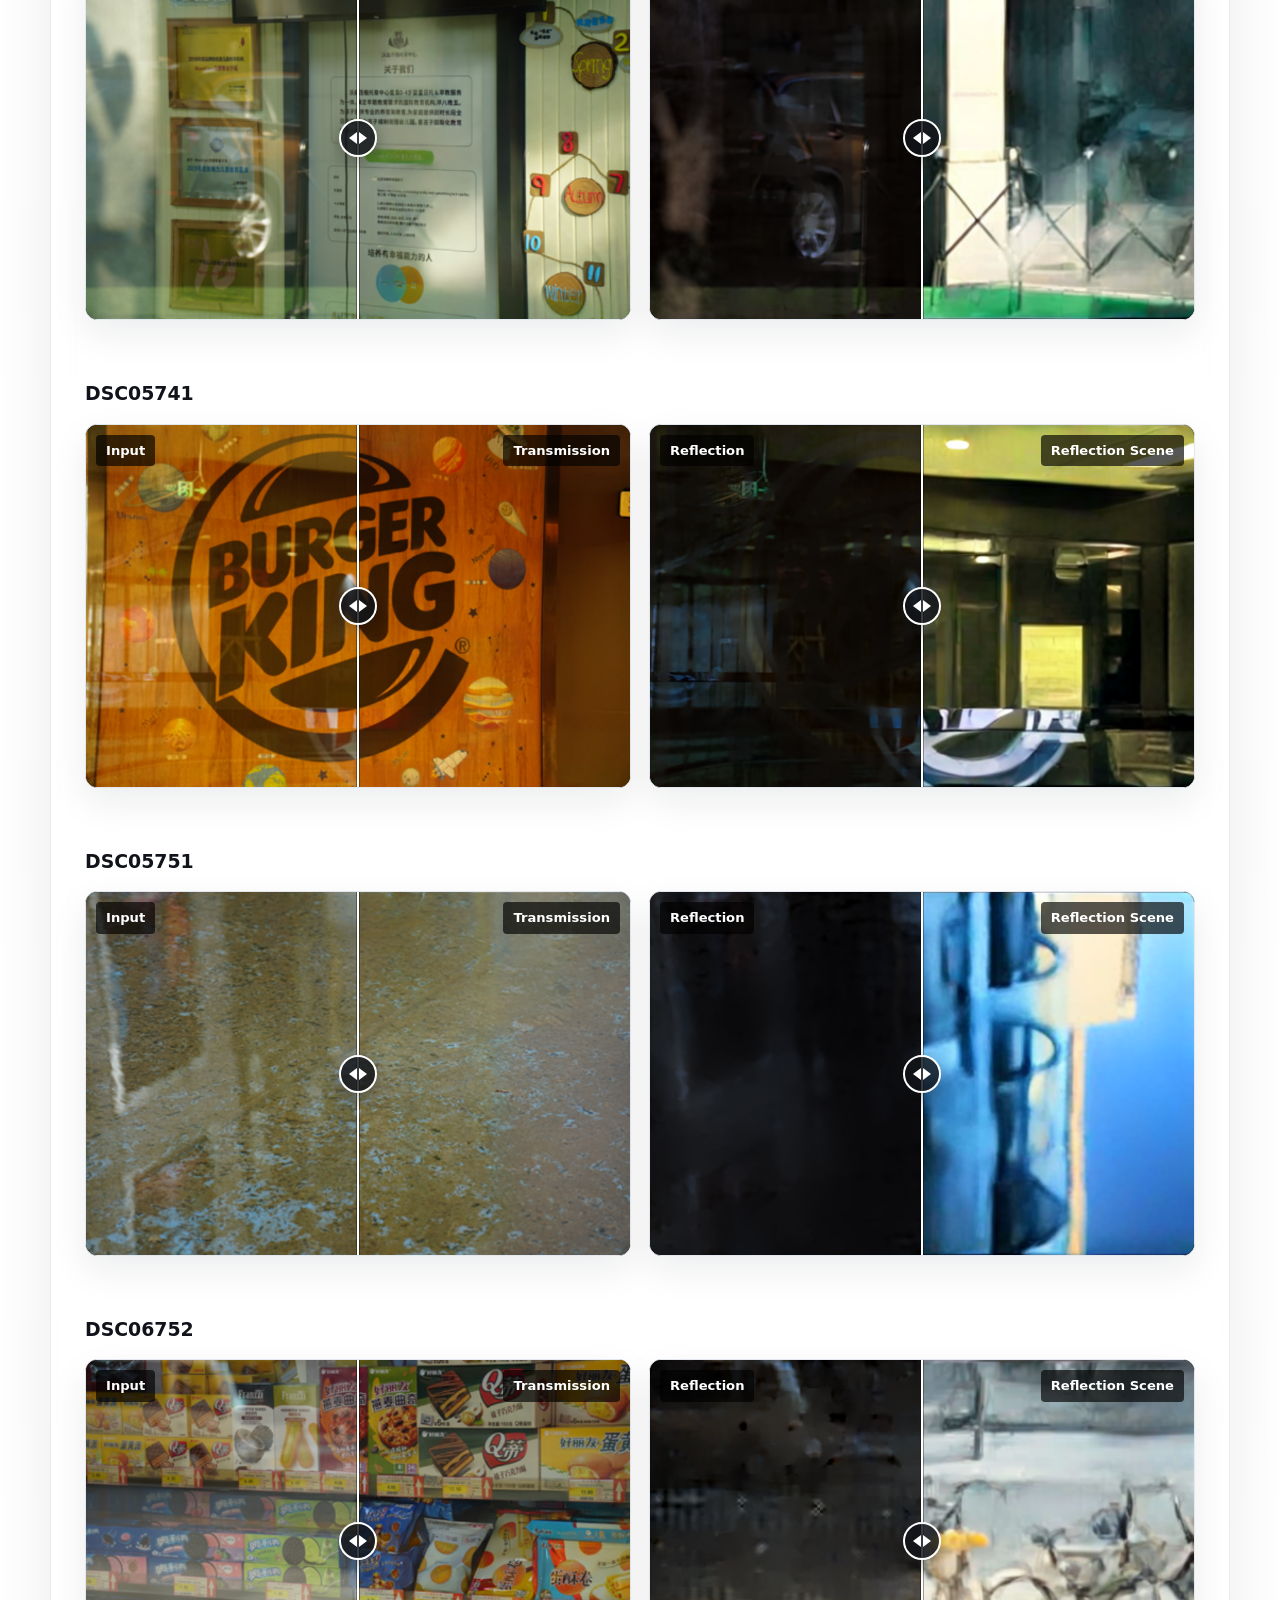
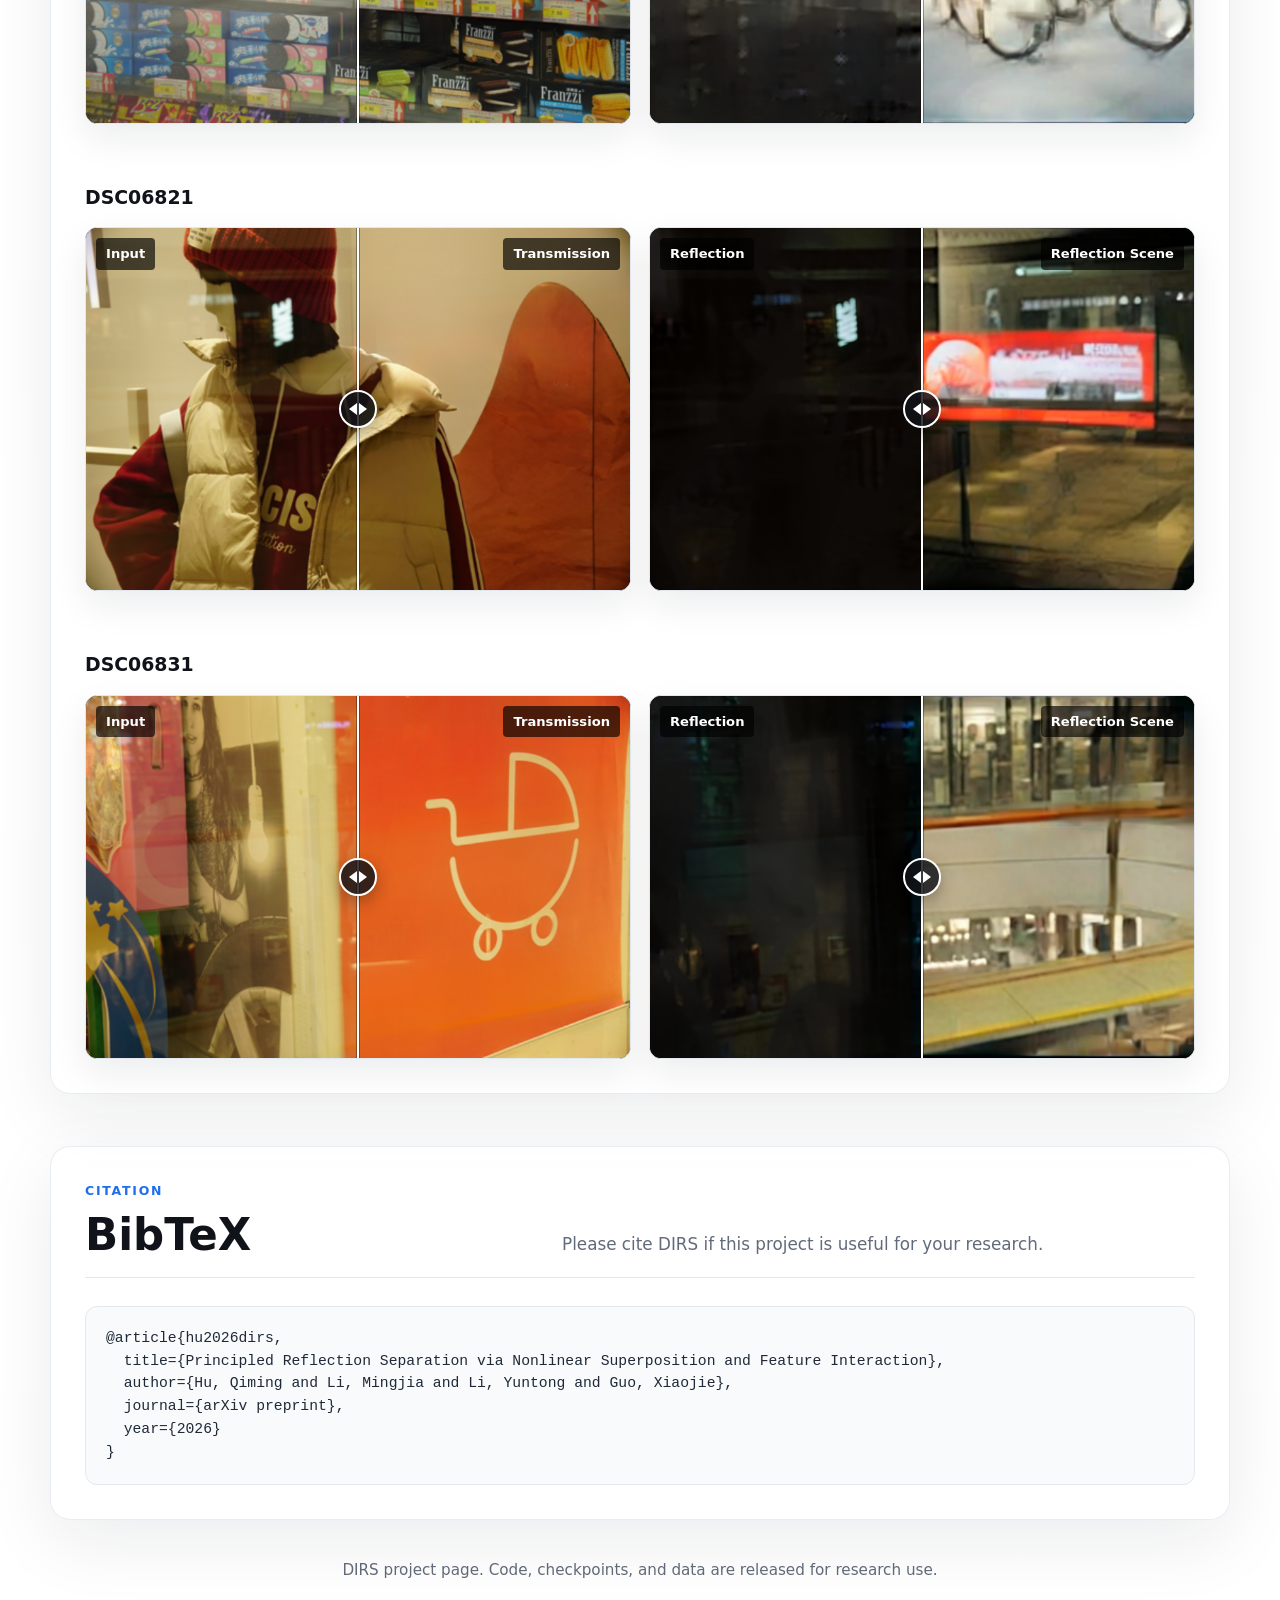
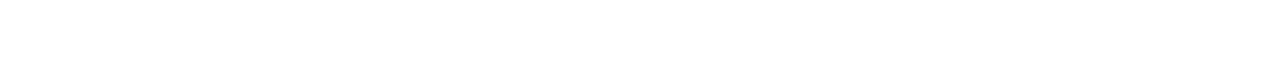
==== commit 04fb36be: "Align corresponding author note with affiliation" ====
--- a/index.html
+++ b/index.html
@@ -277,6 +277,13 @@
       margin: 0 0 26px;
       color: rgba(255,255,255,0.70);
       font-size: 0.96rem;
+    }
+
+    .affiliation .corresponding {
+      display: block;
+      margin-top: 4px;
+      color: inherit;
+      font-size: inherit;
     }
 
     .links {
@@ -855,8 +862,10 @@
           <a href="https://scholar.google.com/citations?user=Pu7-JBEAAAAJ" target="_blank" rel="noreferrer">Yuntong Li</a>,
           and <a href="https://sites.google.com/view/xjguo/homepage" target="_blank" rel="noreferrer">Xiaojie Guo</a><sup>&dagger;</sup>
         </p>
-        <p class="affiliation">College of Intelligence and Computing, Tianjin University</p>
-        <p class="corresponding">&dagger; Corresponding author: xj.max.guo@gmail.com</p>
+        <p class="affiliation">
+          College of Intelligence and Computing, Tianjin University
+          <span class="corresponding">&dagger; Corresponding author: xj.max.guo@gmail.com</span>
+        </p>
         <nav class="links" aria-label="Project links">
           <a class="primary" href="https://openreview.net/pdf?id=Shwtw8uV8l" target="_blank" rel="noreferrer">Paper</a>
           <a href="https://github.com/mingcv/DIRS" target="_blank" rel="noreferrer">Code</a>
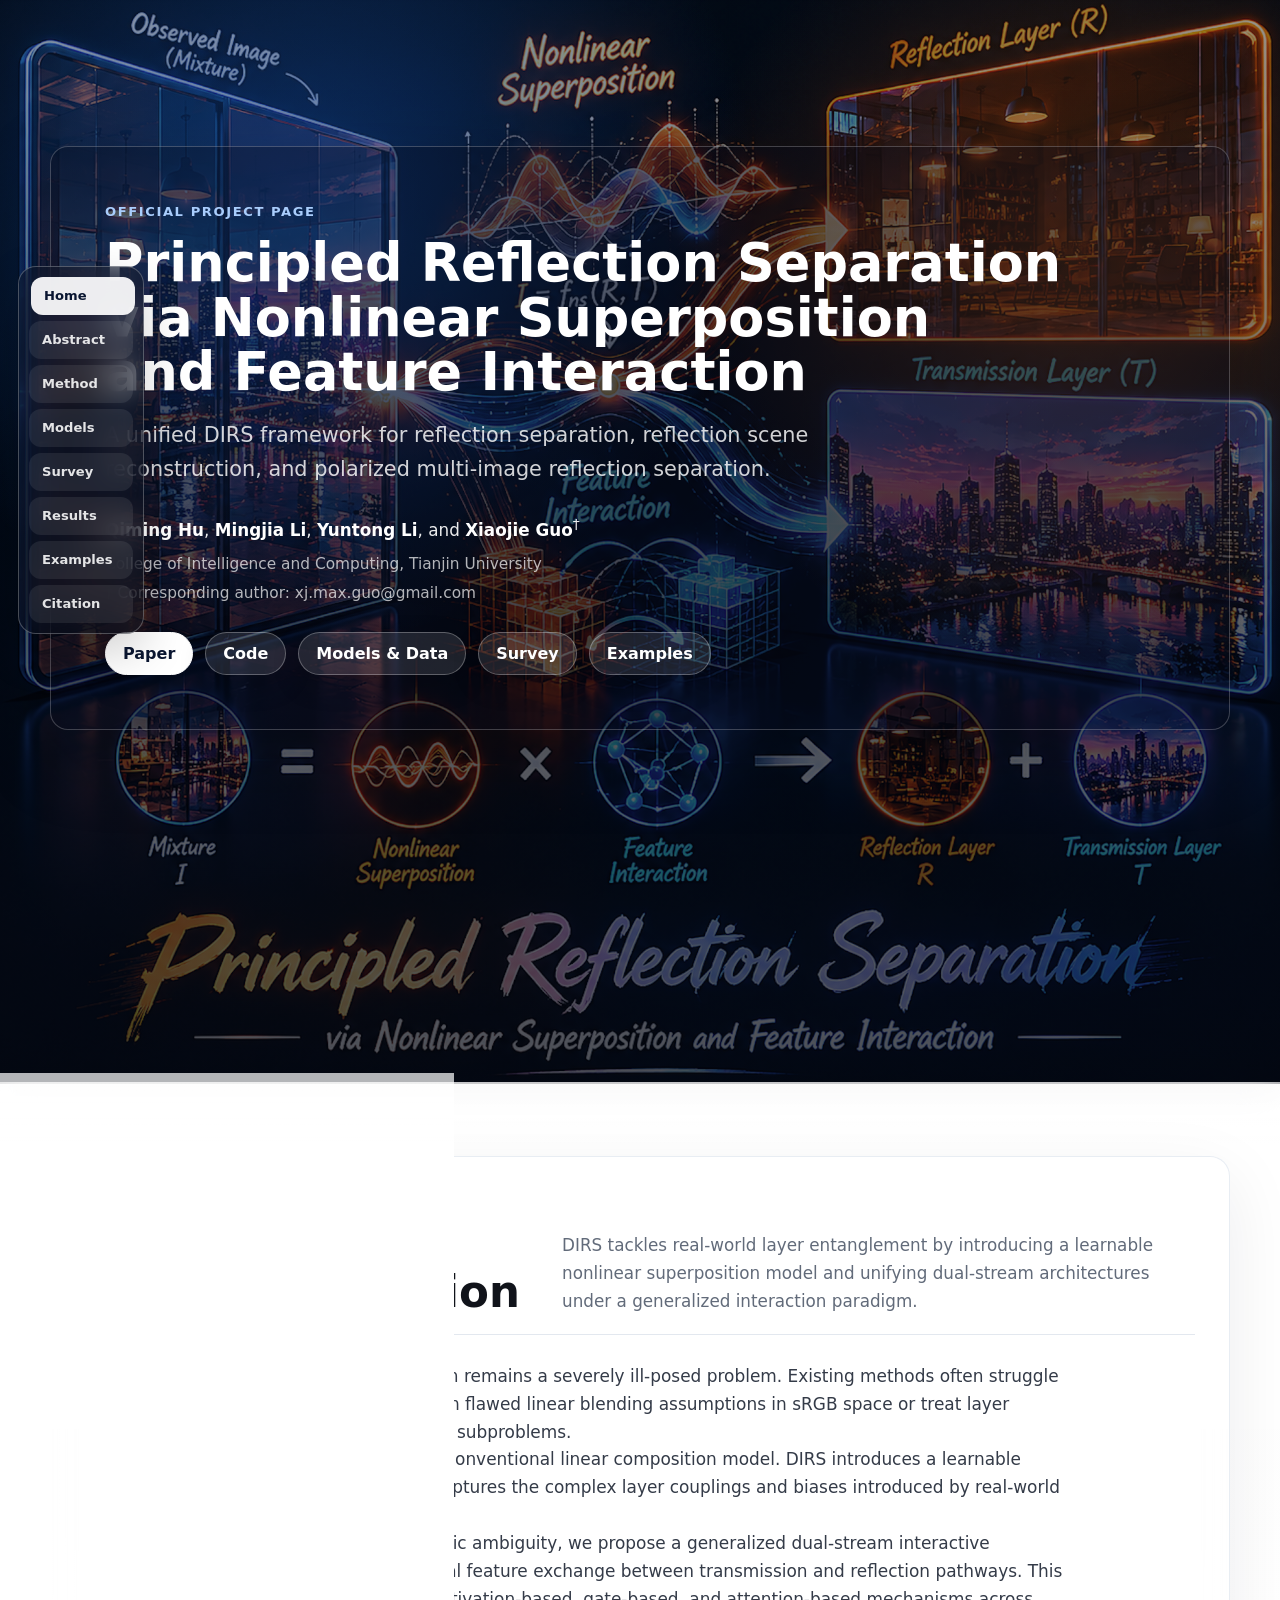
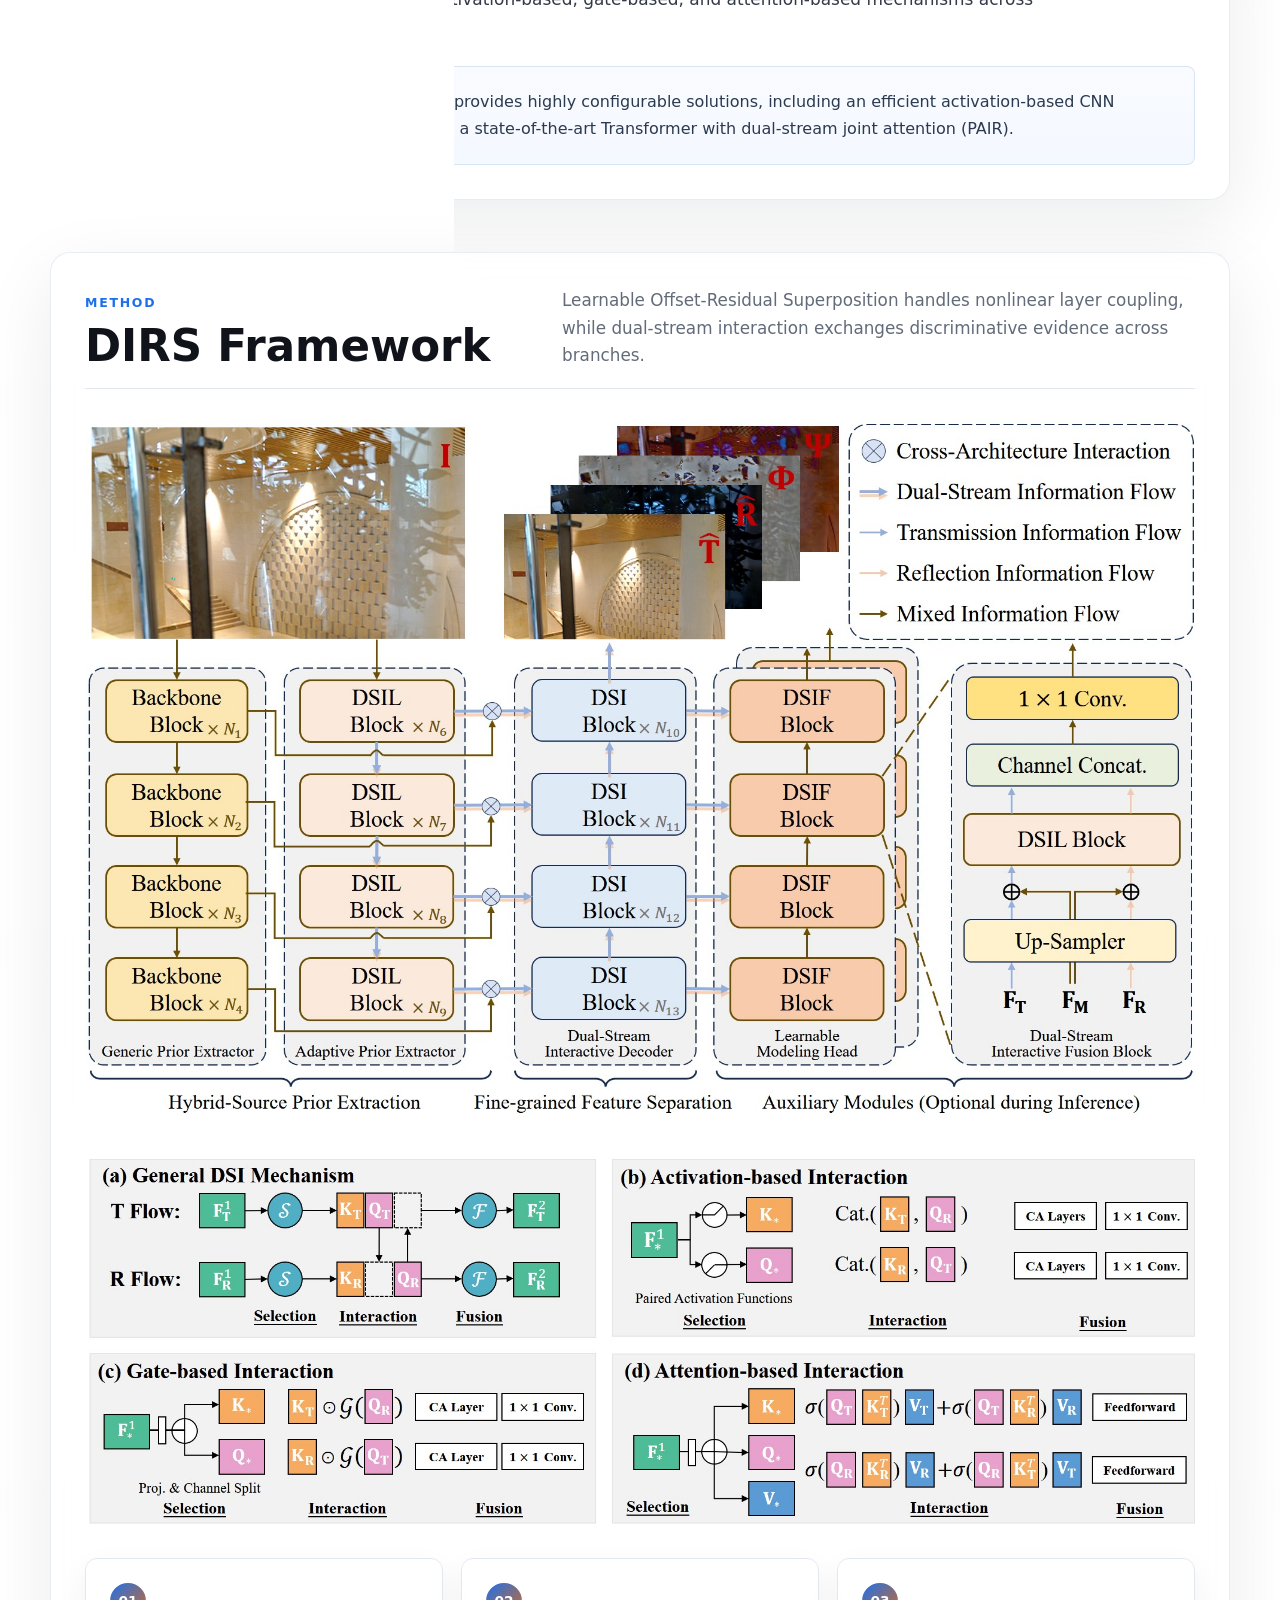
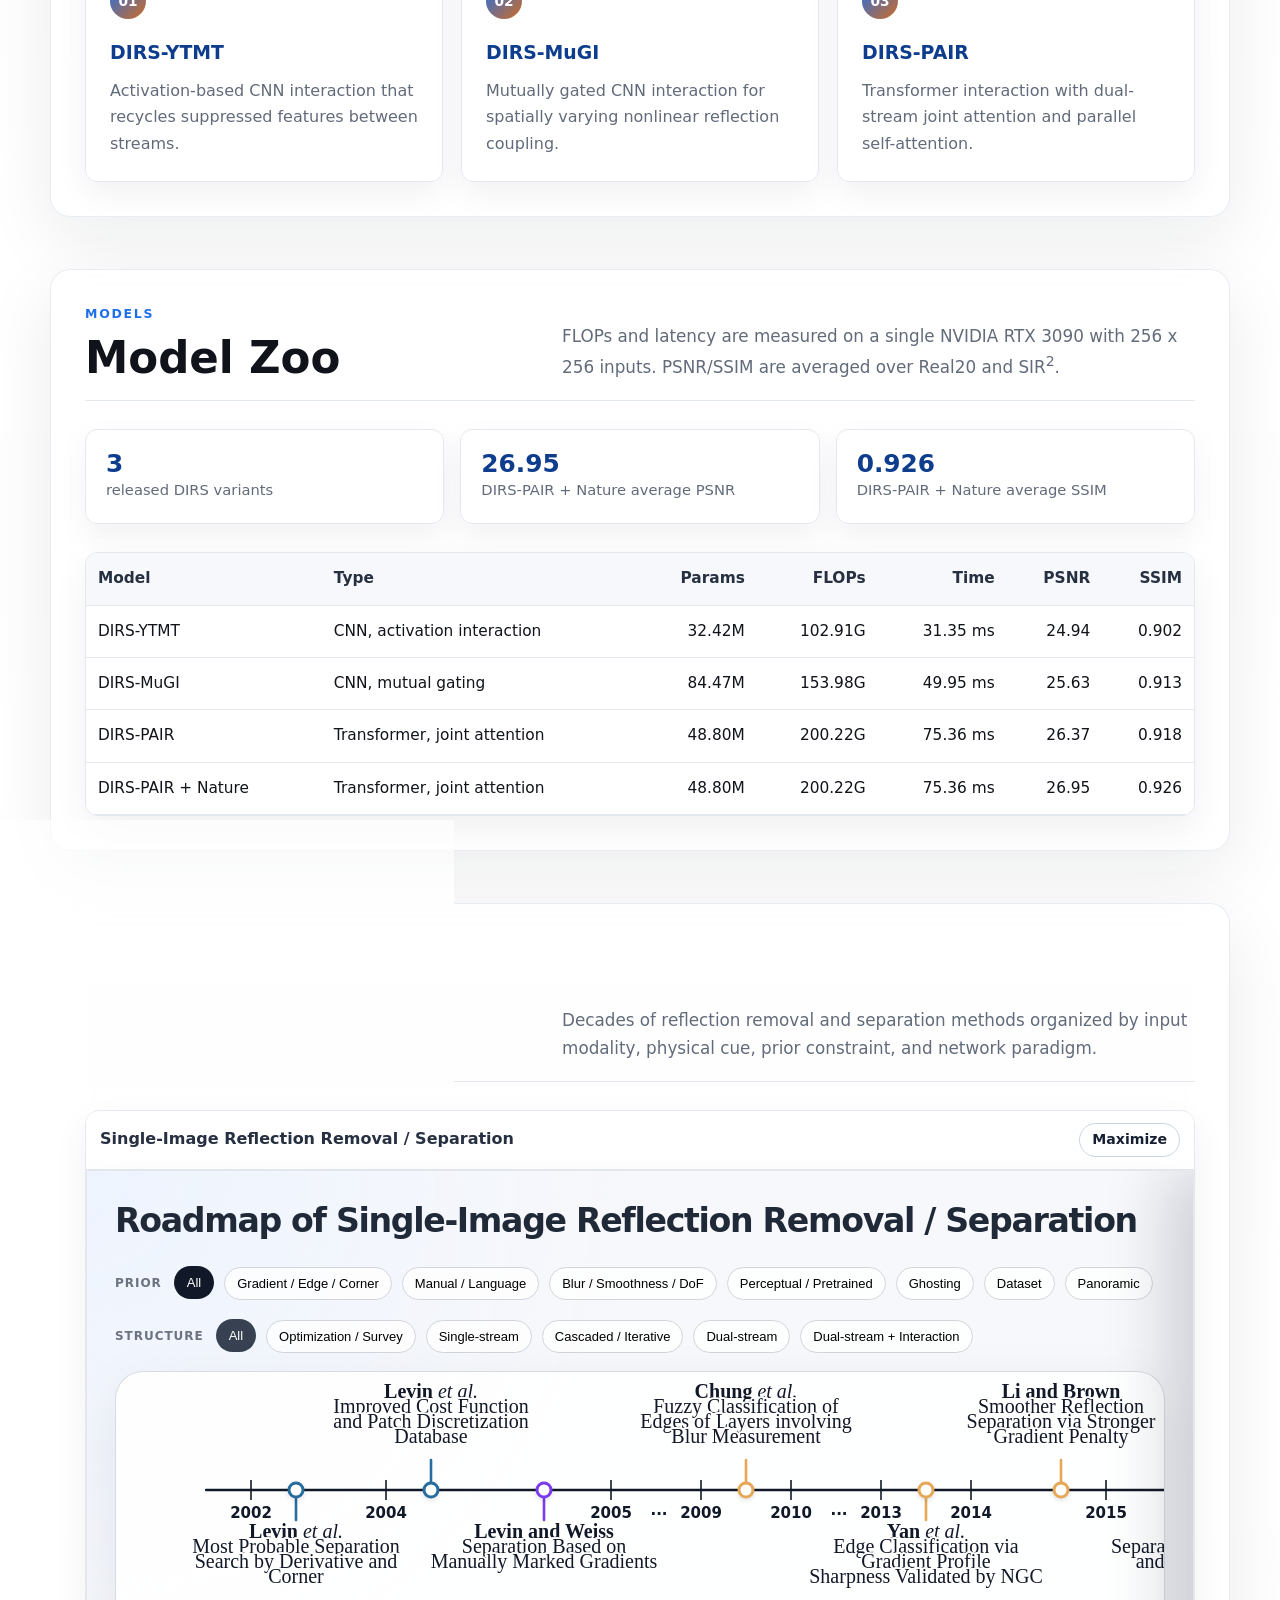
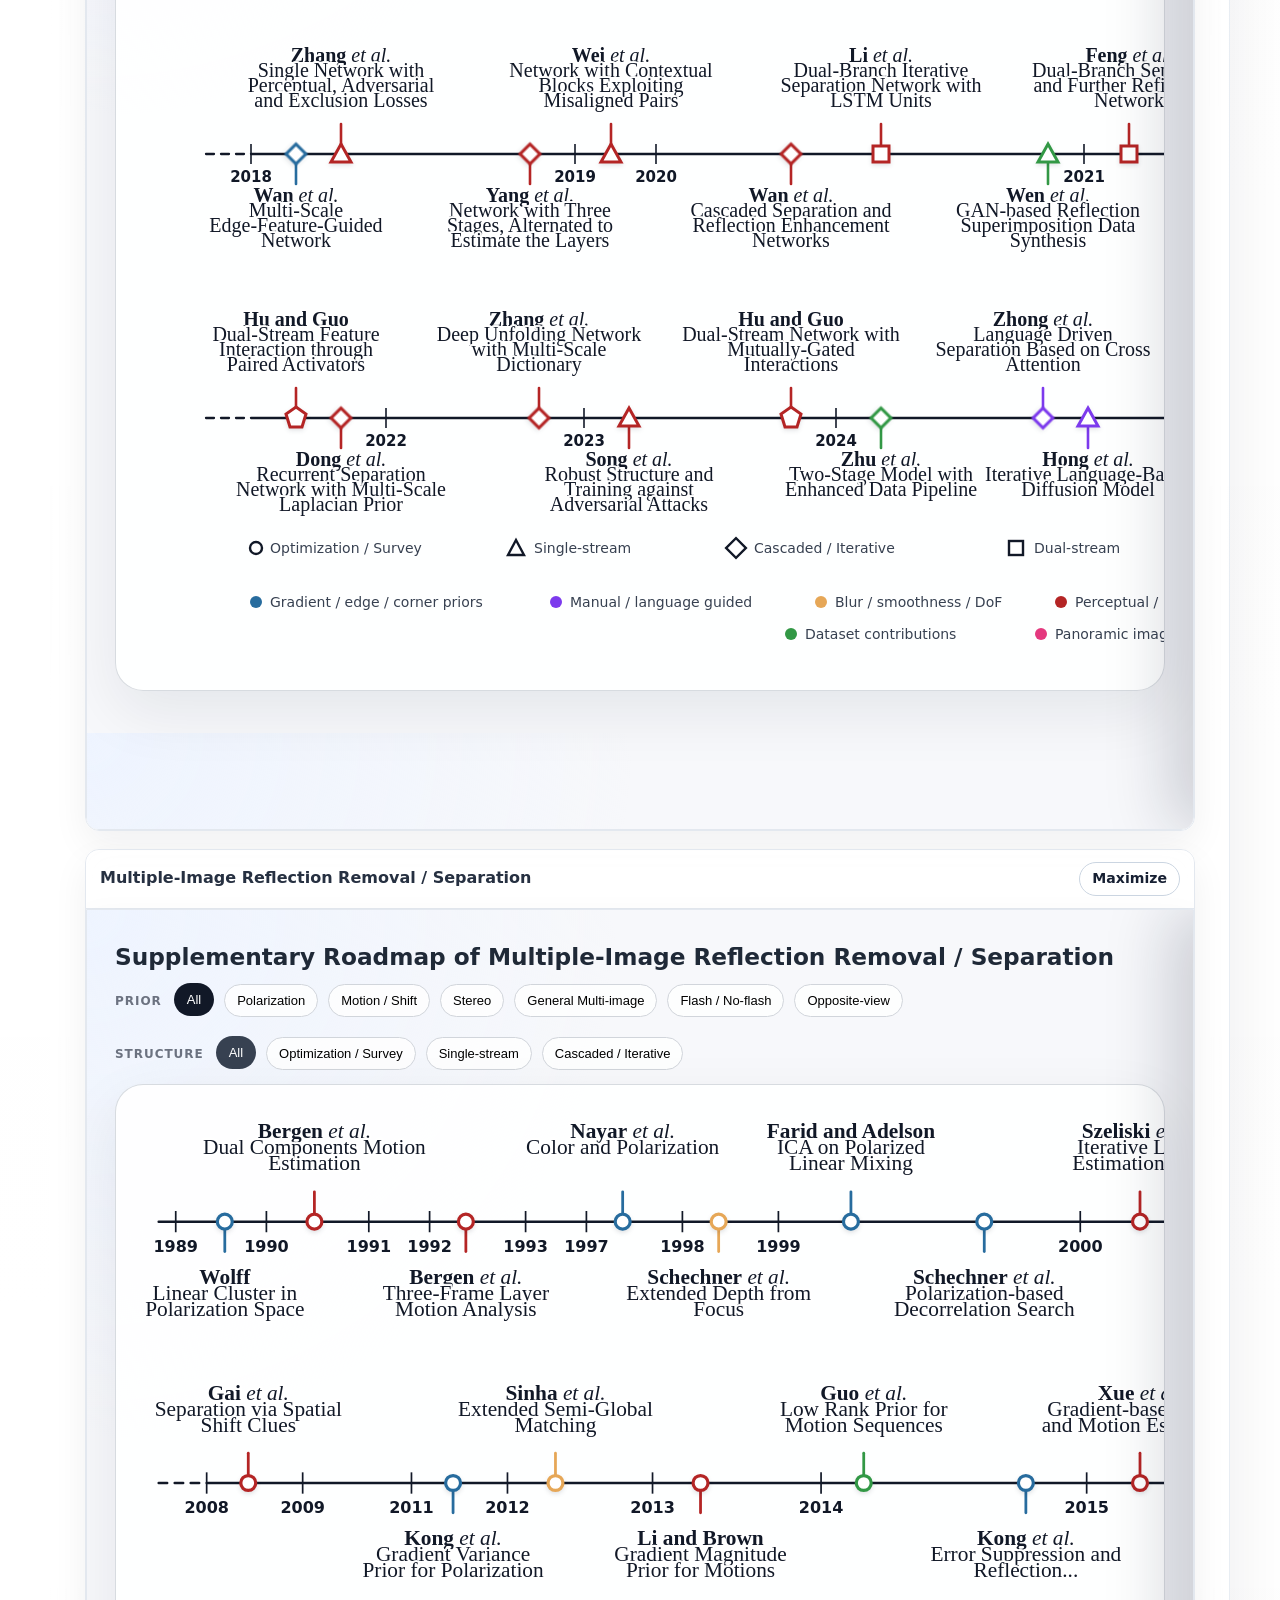
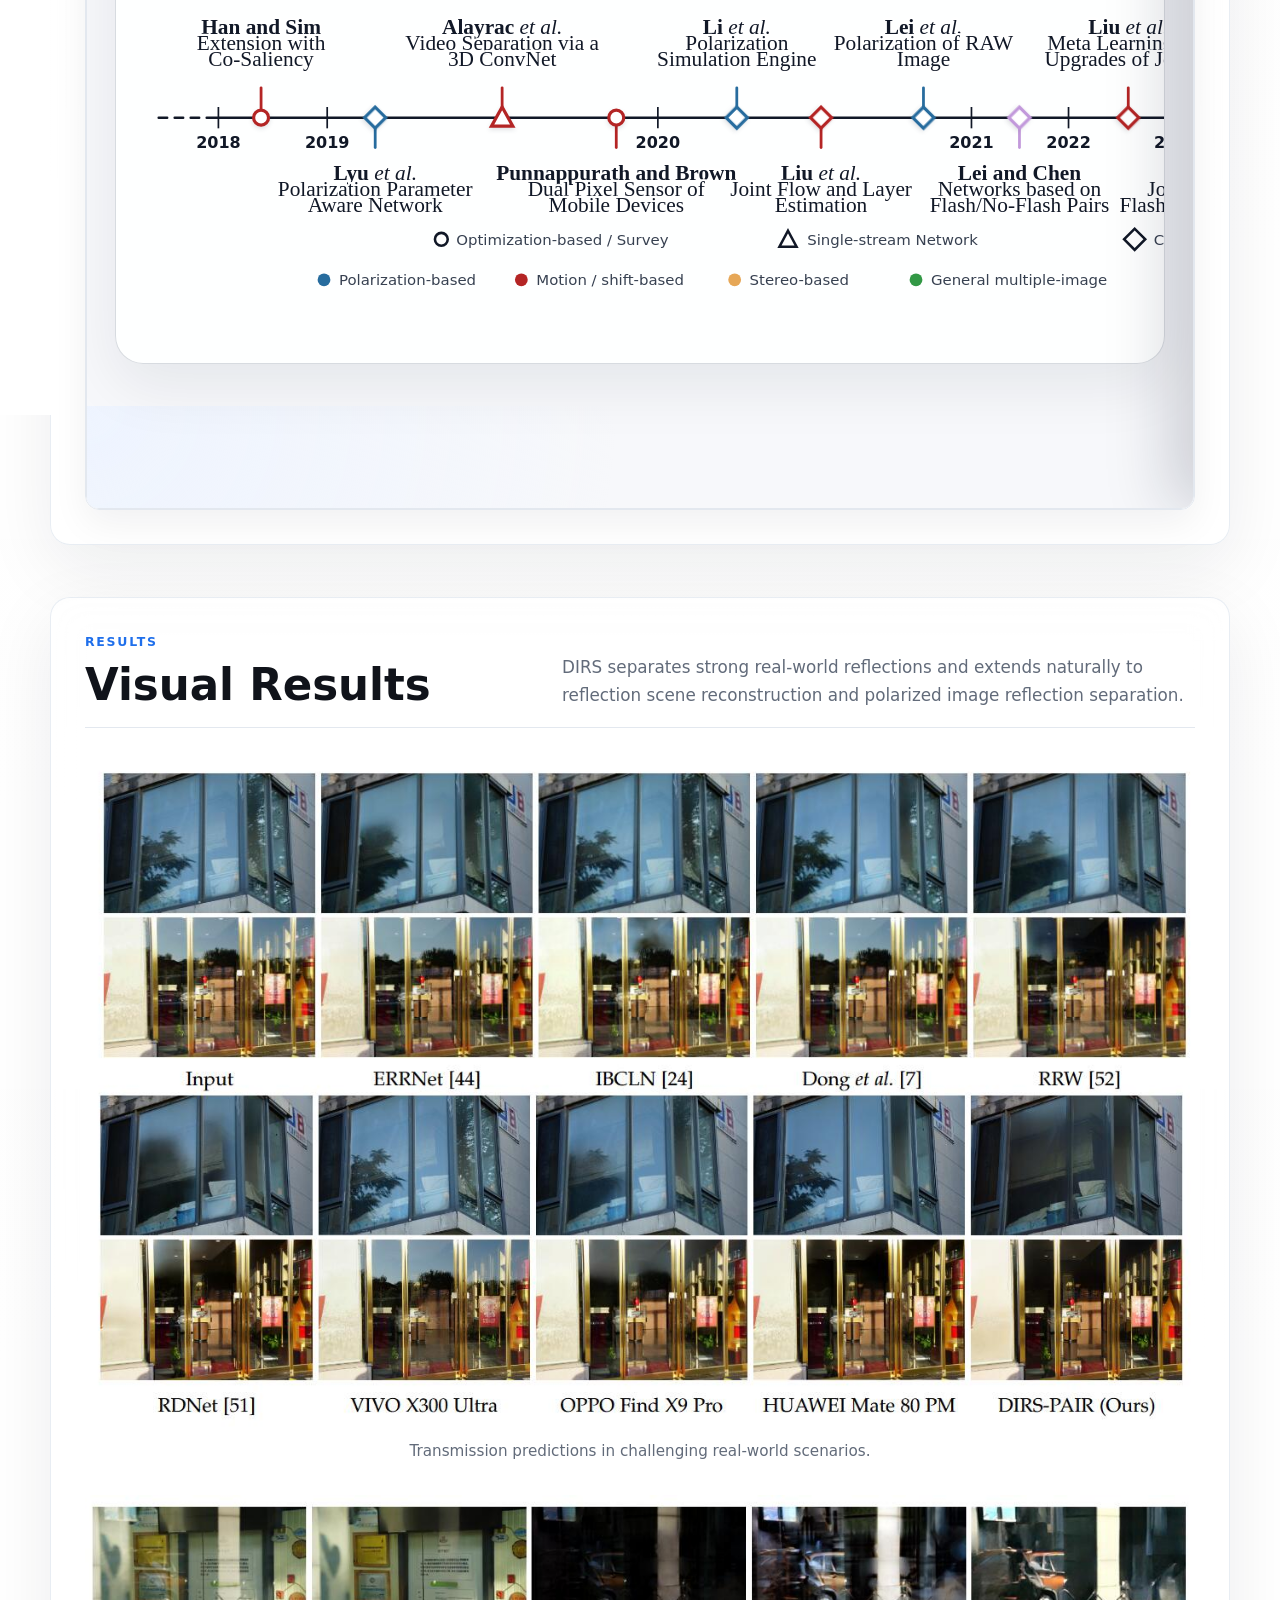
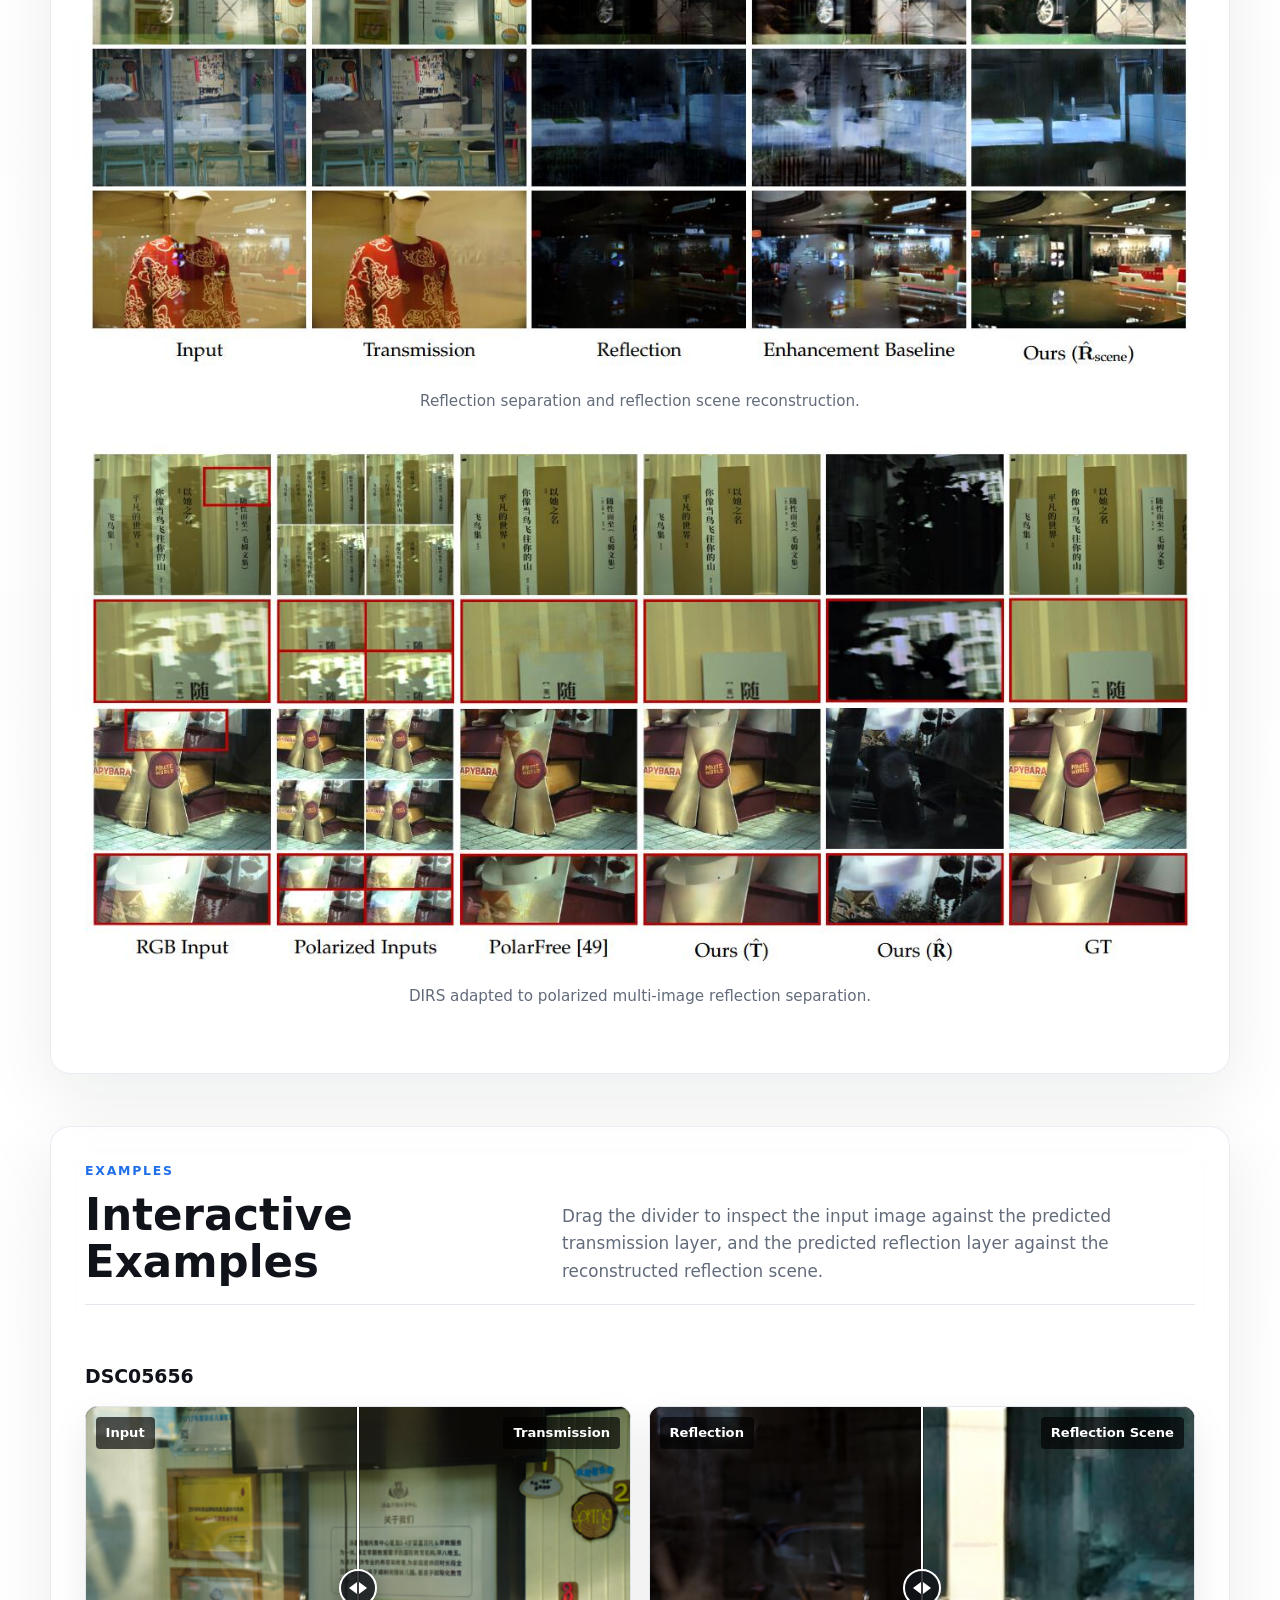
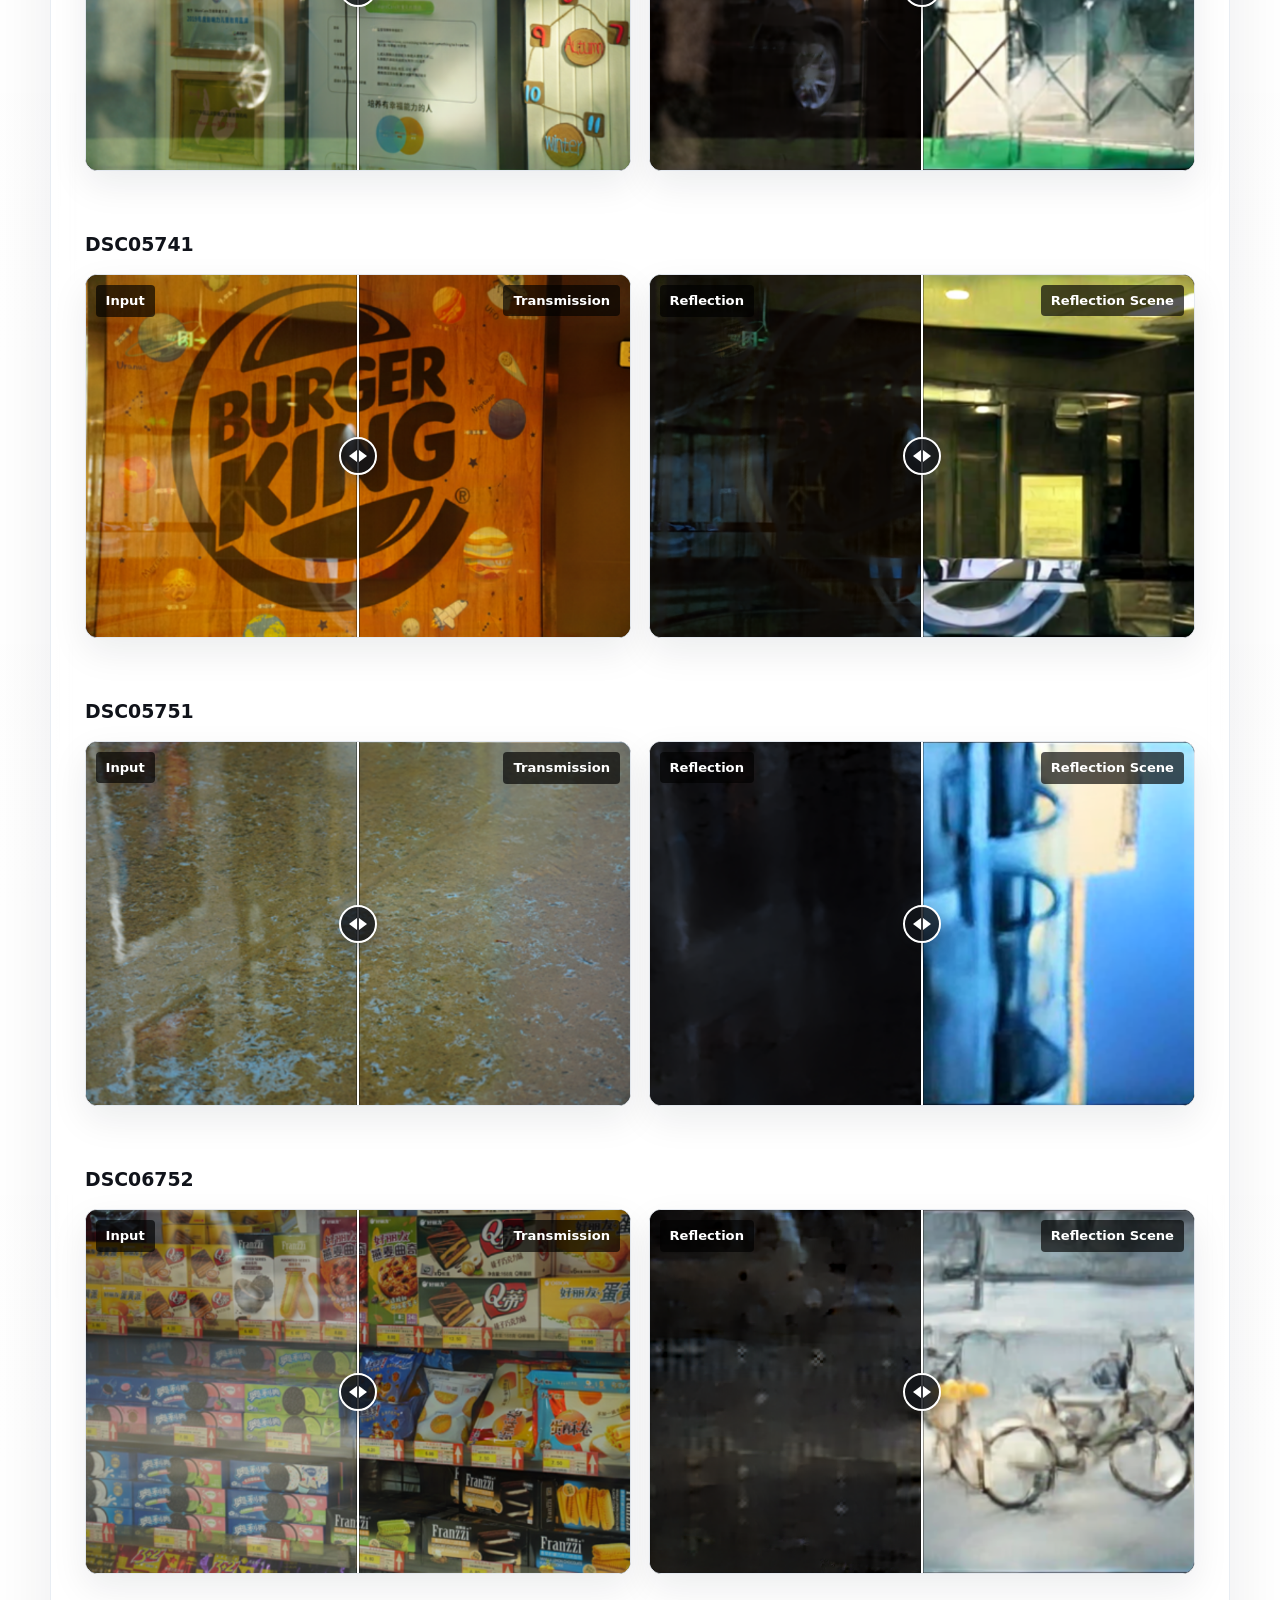
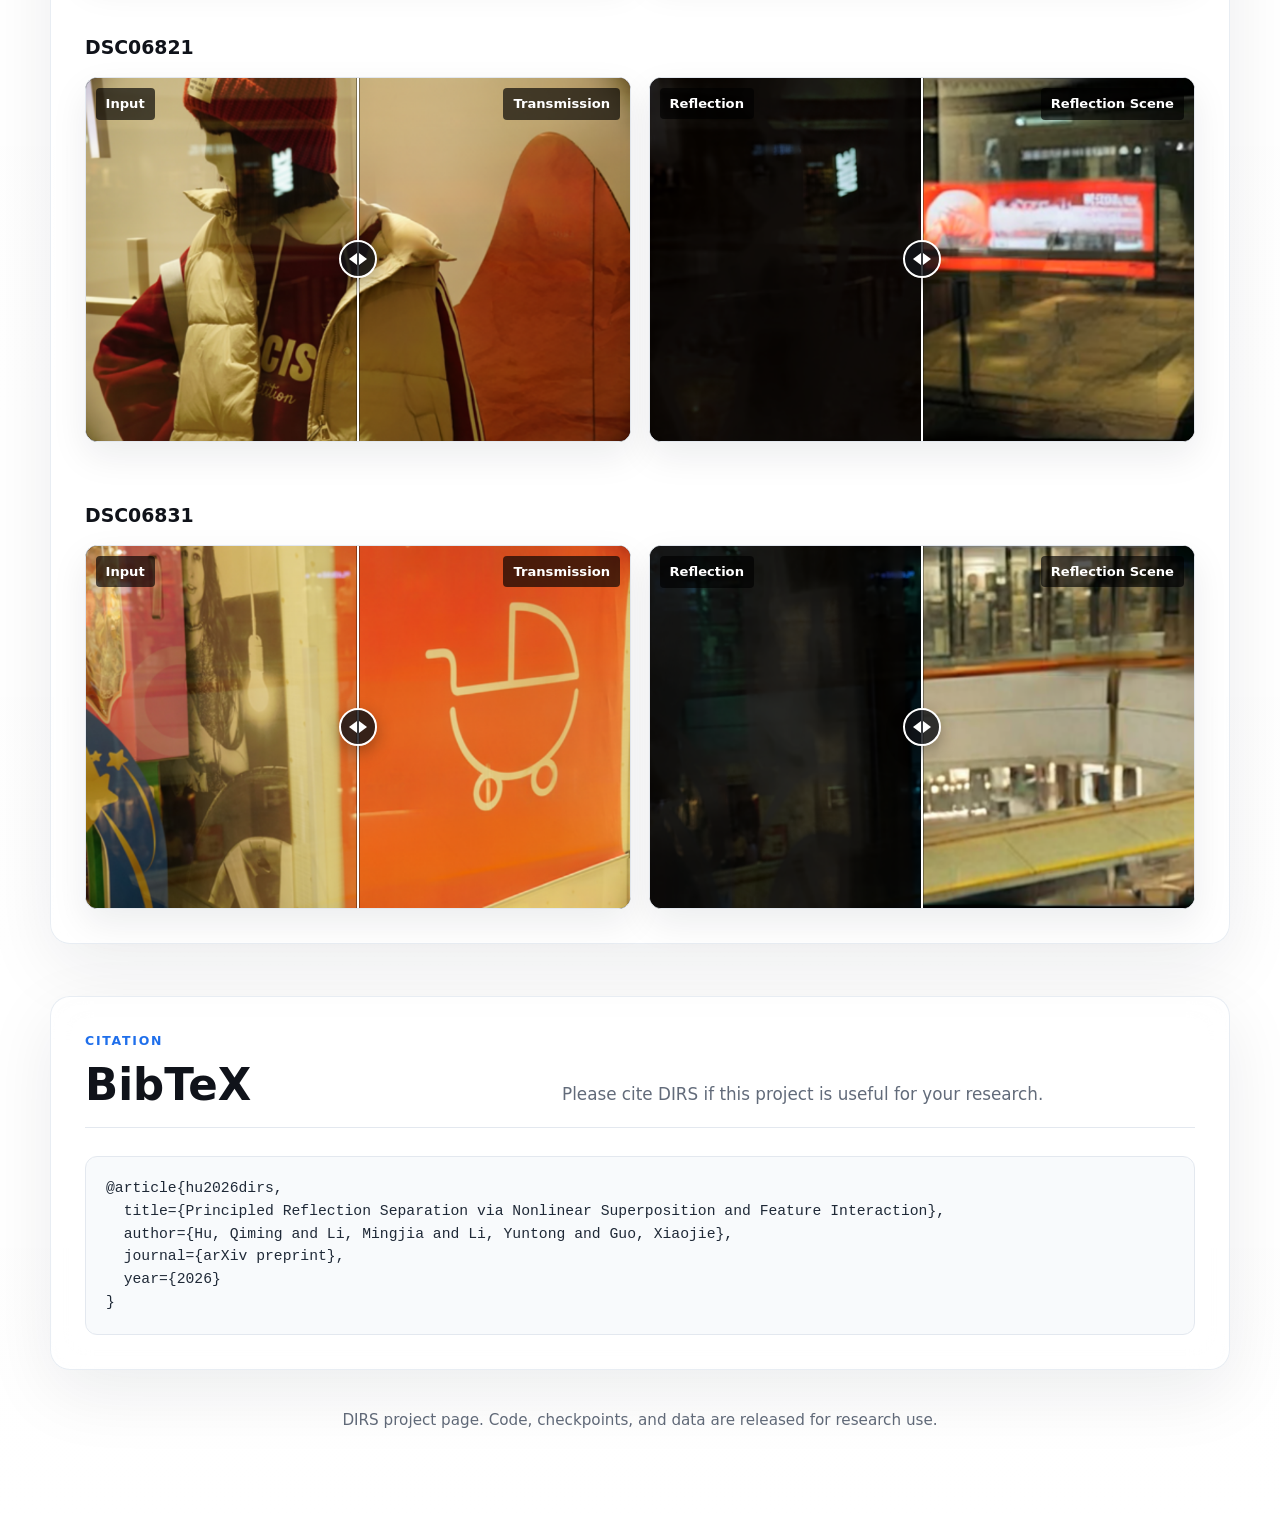
==== commit 4d8ec1e2: "Update abstract copy" ====
--- a/index.html
+++ b/index.html
@@ -883,33 +883,37 @@
         <div class="section-head">
           <div>
             <p class="eyebrow">Abstract</p>
-            <h2>Reflection separation with nonlinear formation priors</h2>
+            <h2>Nonlinearity Meets Interaction</h2>
           </div>
           <p class="section-lead">
-            DIRS revisits reflection formation in the sRGB domain and unifies
-            dual-stream architectures under a common interaction paradigm.
+            DIRS tackles real-world layer entanglement by introducing a learnable
+            nonlinear superposition model and unifying dual-stream architectures under
+            a generalized interaction paradigm.
           </p>
         </div>
         <p class="abstract">
-          Reflection superimposition, resulting from the entanglement of transmission and
-          reflection layers in images, remains a long-standing challenge in computational
-          photography and computer vision due to its inherently ill-posed nature. This work
-          presents a comprehensive framework that advances both the theoretical understanding
-          and practical effectiveness of single-image reflection separation. We begin by
-          surveying and systematically categorizing decades of existing methods, offering an
-          organized taxonomy based on input modalities, prior constraints, and architectural
-          paradigms. Considering the limitations of existing single- and dual-branch models,
-          we introduce a generalized dual-stream interactive architecture that facilitates
-          multi-scale and high-dimensional feature exchange between transmission and reflection
-          pathways. This design unifies activation-based, gate-based, and attention-based
-          interaction mechanisms, and is compatible with both CNN and Transformer backbones.
-          Furthermore, we challenge the conventional linear composition model in the sRGB
-          space and introduce a learnable nonlinear interaction term, which more accurately
-          captures real-world layer blending and substantially improves decomposition fidelity.
+          <strong>The Challenge:</strong> Reflection superimposition remains a severely
+          ill-posed problem. Existing methods often struggle in real-world scenarios because
+          they rely on flawed linear blending assumptions in sRGB space or treat layer
+          disentanglement as isolated, single-stream subproblems.
+        </p>
+        <p class="abstract">
+          <strong>Nonlinear Formation:</strong> We challenge the conventional linear
+          composition model. DIRS introduces a learnable nonlinear interaction term that
+          faithfully captures the complex layer couplings and biases introduced by real-world
+          Image Signal Processing (ISP) pipelines.
+        </p>
+        <p class="abstract">
+          <strong>Unified Interaction:</strong> To resolve the intrinsic ambiguity, we
+          propose a generalized dual-stream interactive architecture. It facilitates deep,
+          bidirectional feature exchange between transmission and reflection pathways. This
+          principled framework seamlessly unifies activation-based, gate-based, and
+          attention-based mechanisms across both CNN and Transformer backbones.
         </p>
         <div class="callout">
-          The same framework supports three released variants: an efficient activation-based
-          CNN, a mutually gated CNN, and a Transformer model with dual-stream joint attention.
+          <strong>One Framework, Three Variants:</strong> DIRS provides highly configurable
+          solutions, including an efficient activation-based CNN (YTMT), a mutually gated CNN
+          (MuGI), and a state-of-the-art Transformer with dual-stream joint attention (PAIR).
         </div>
       </section>
 
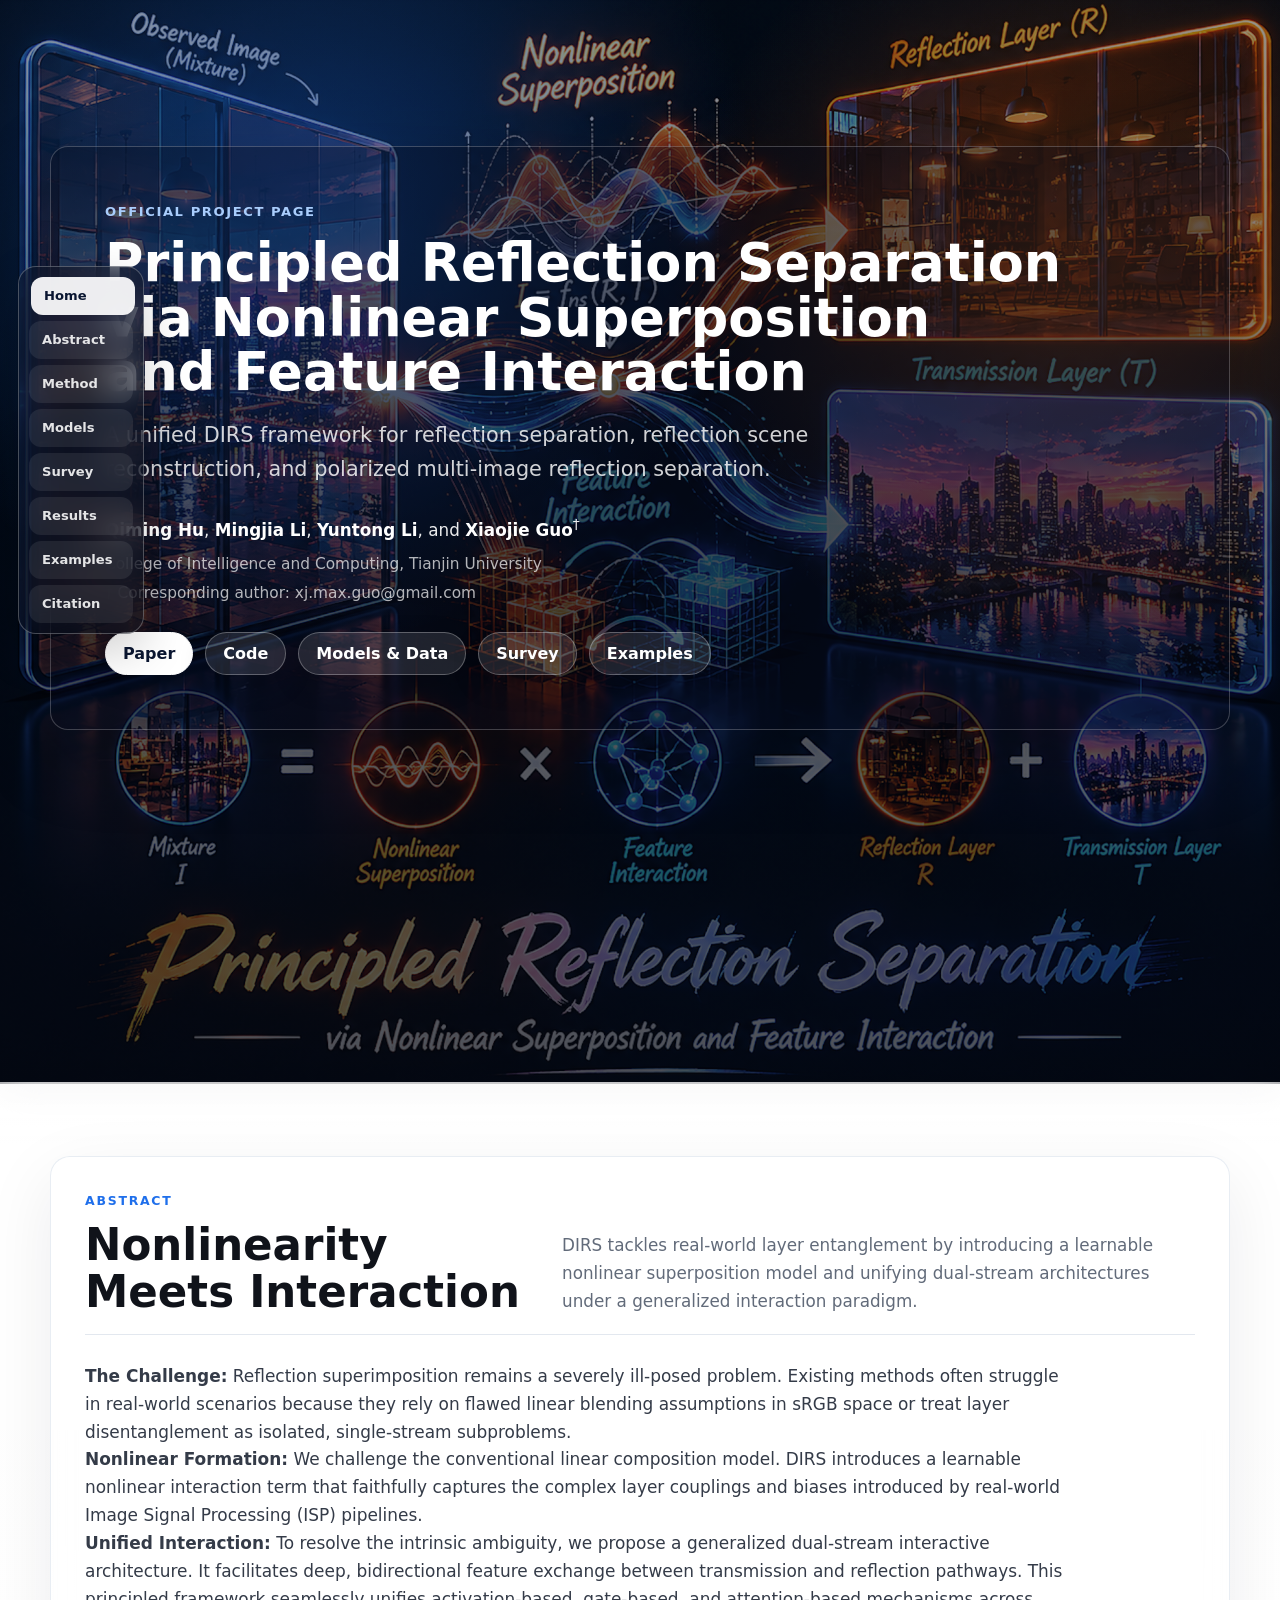
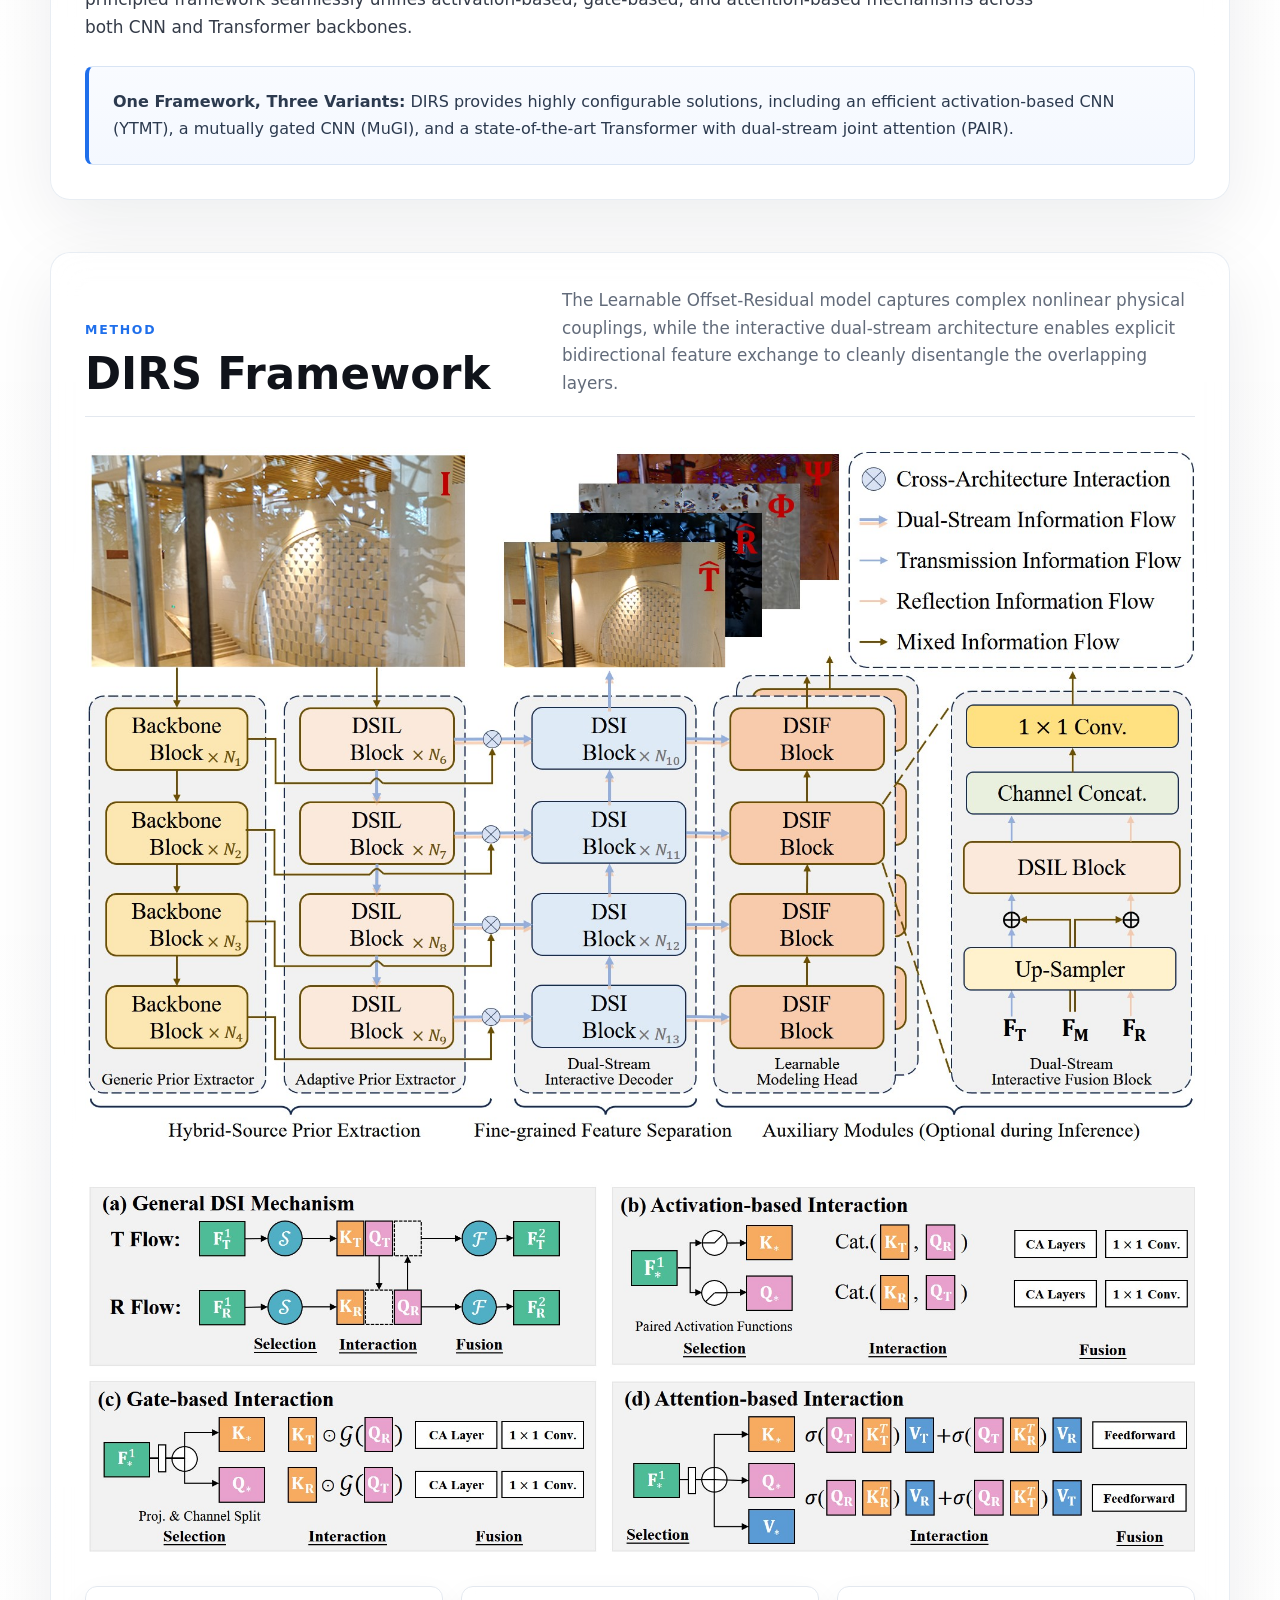
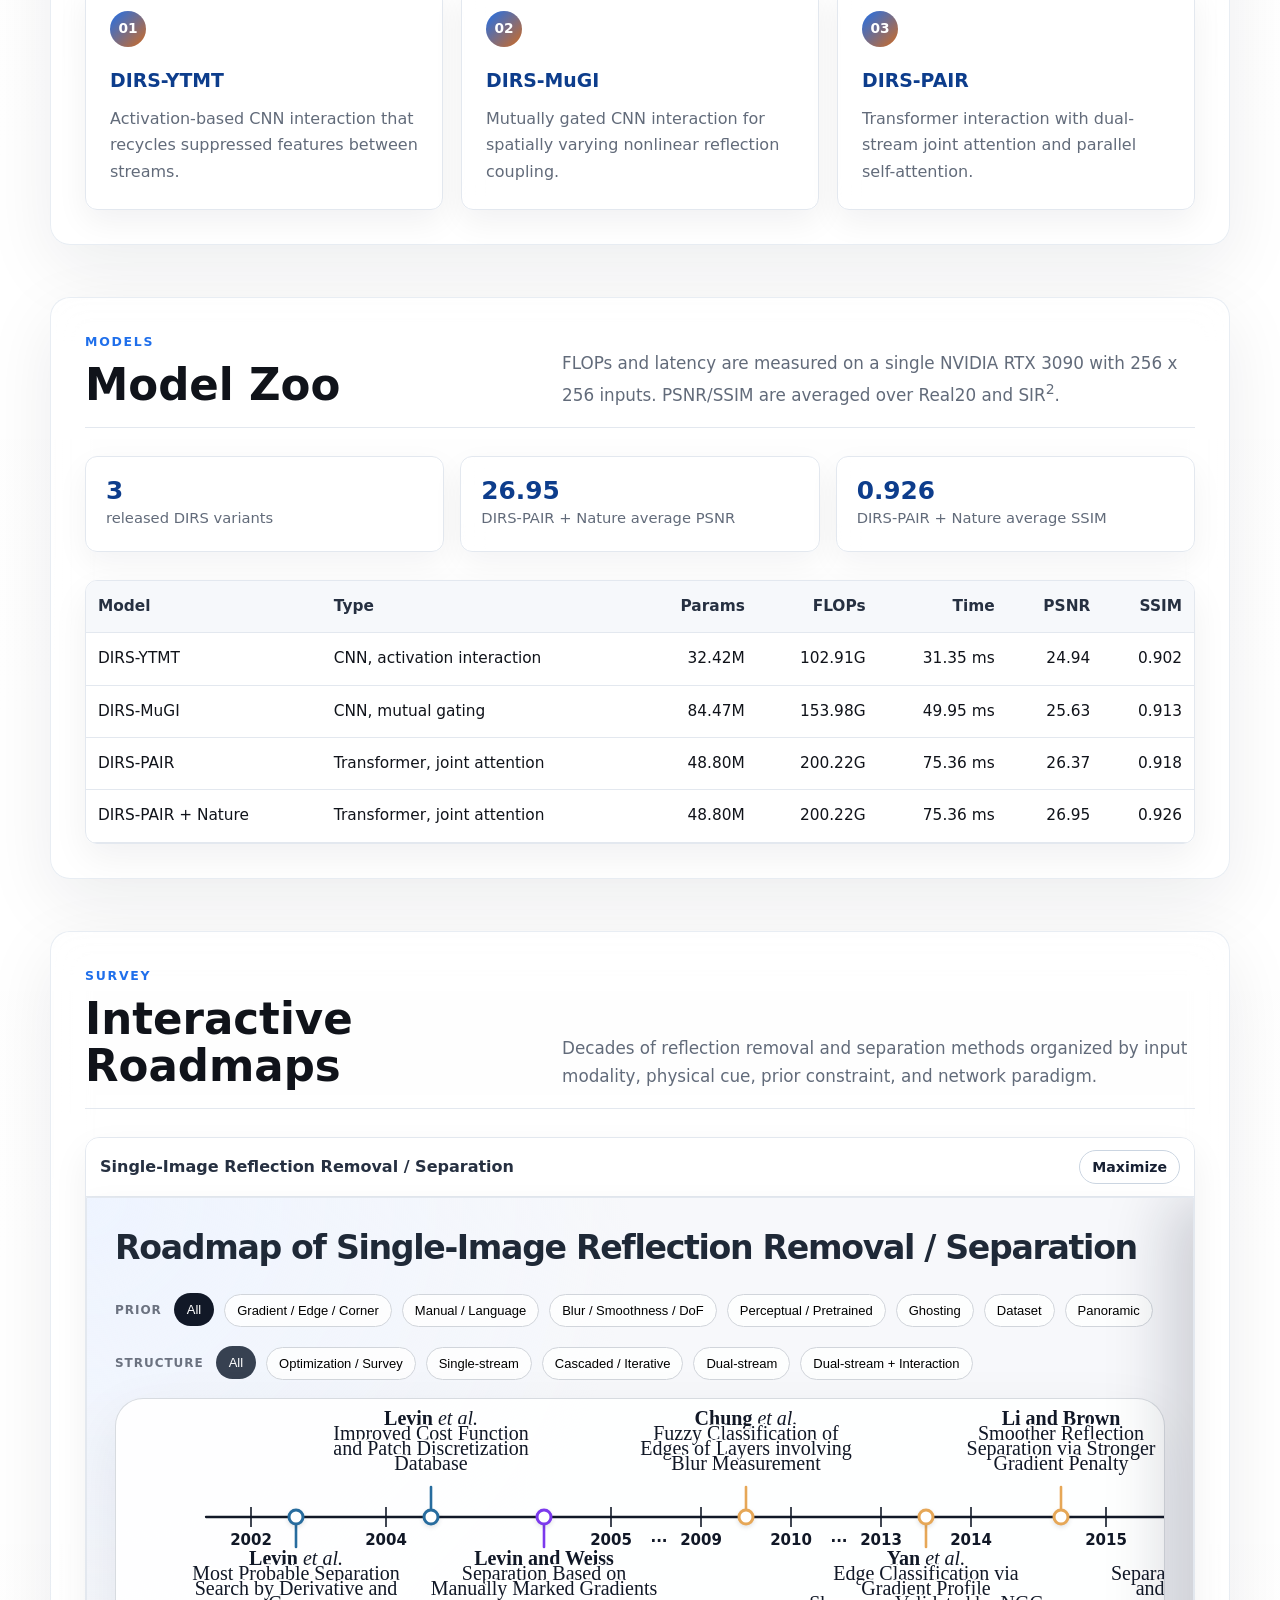
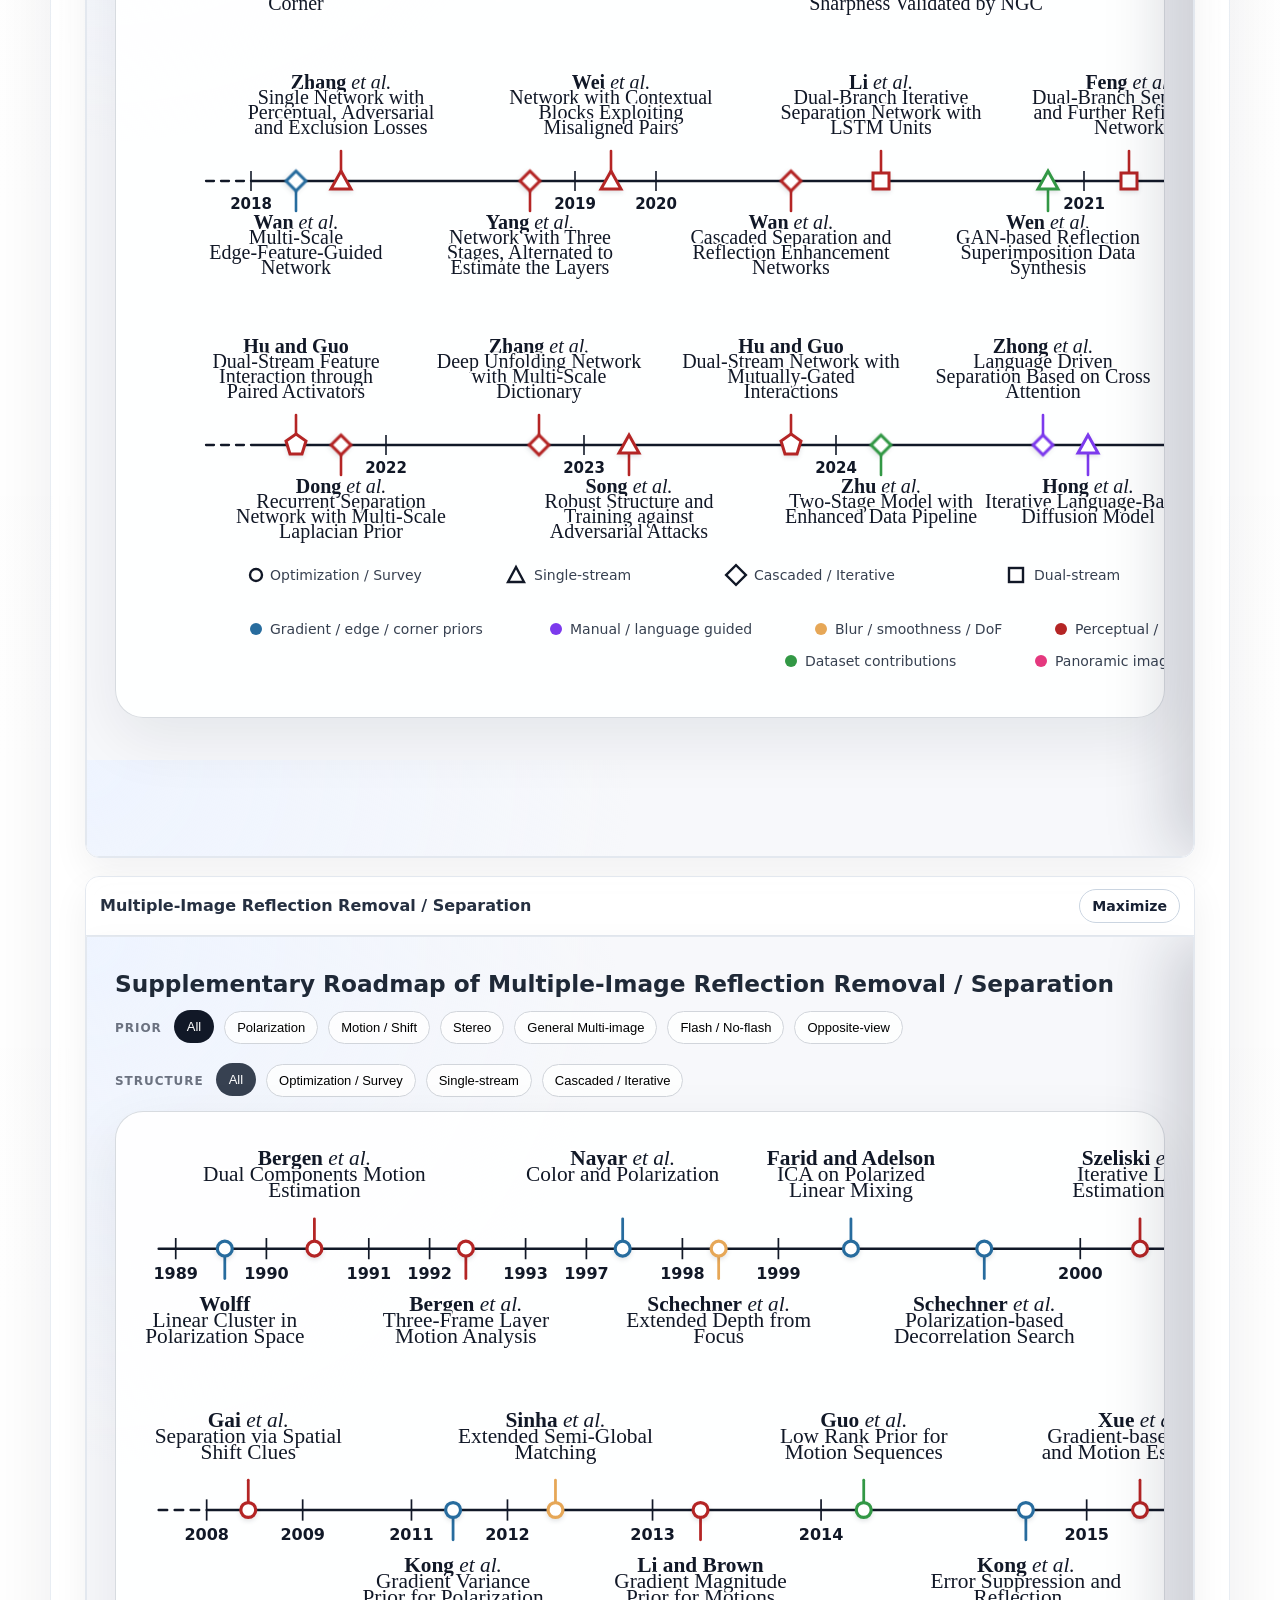
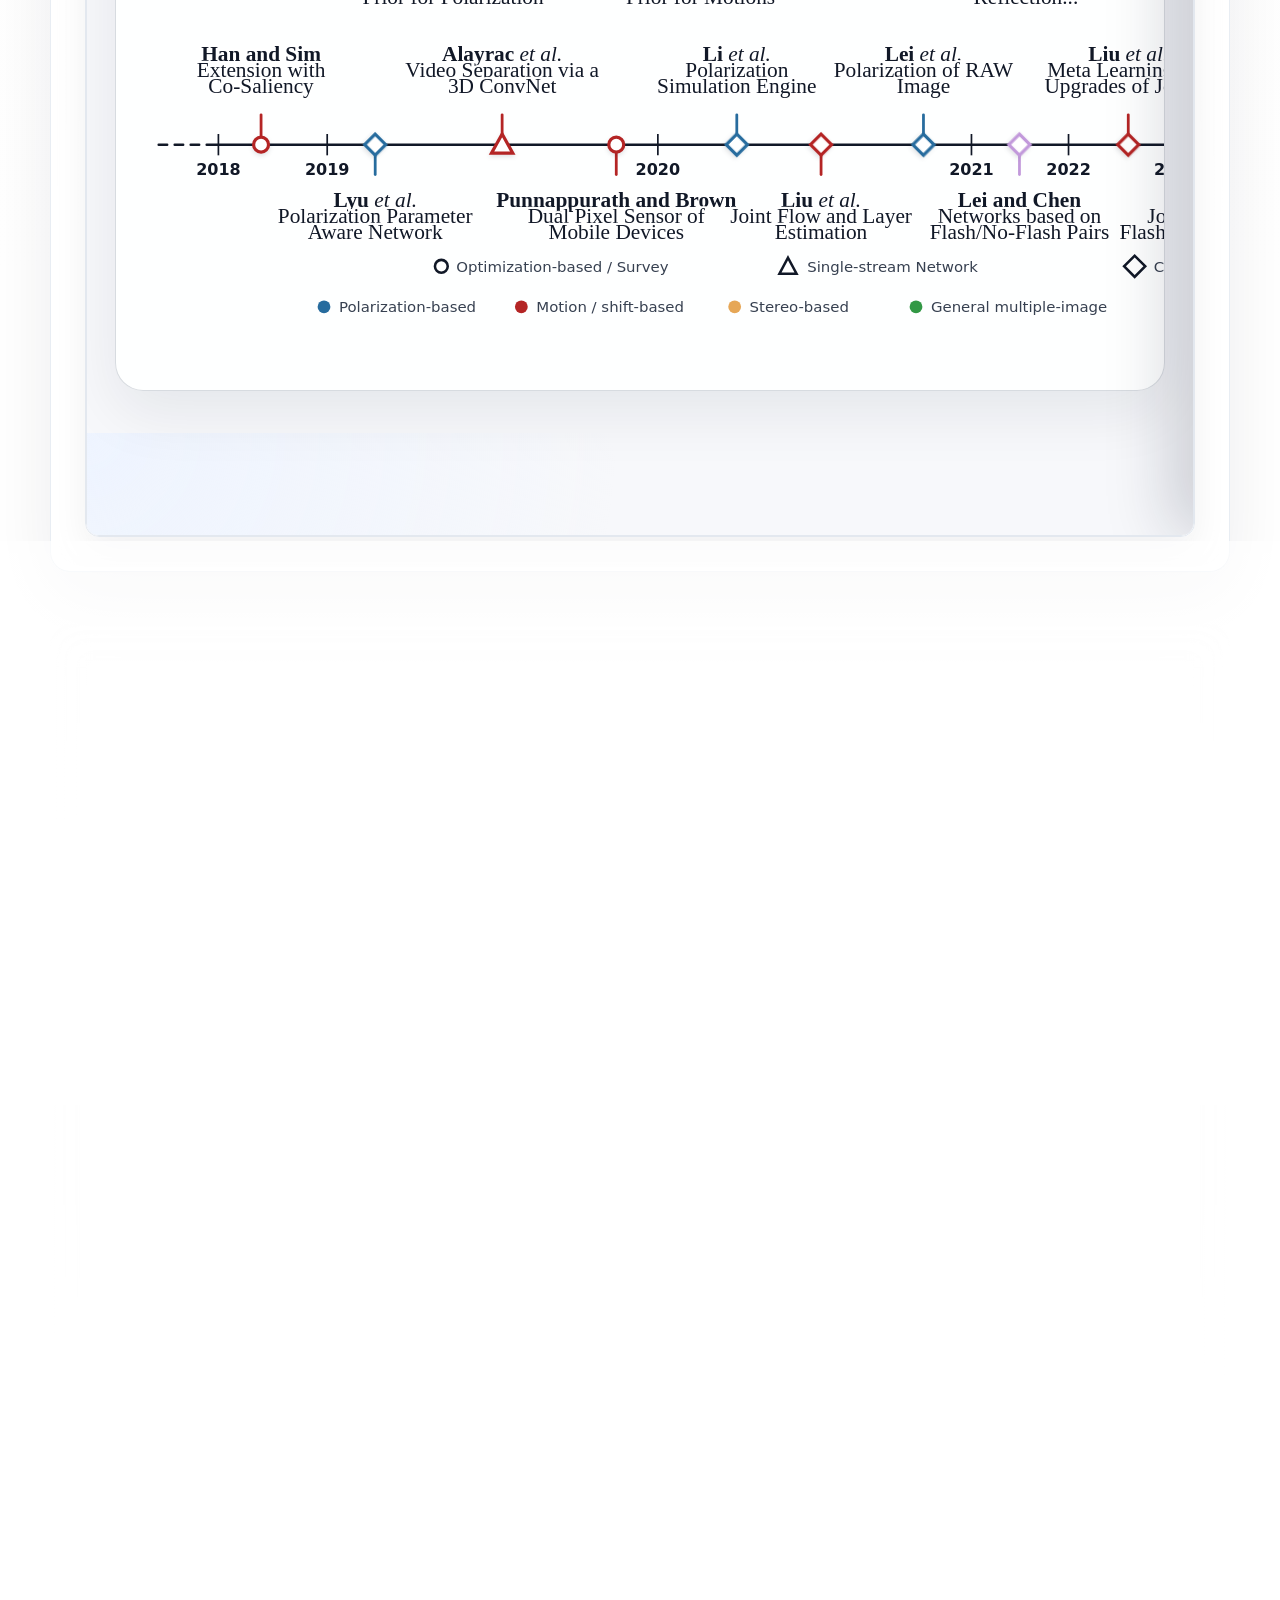
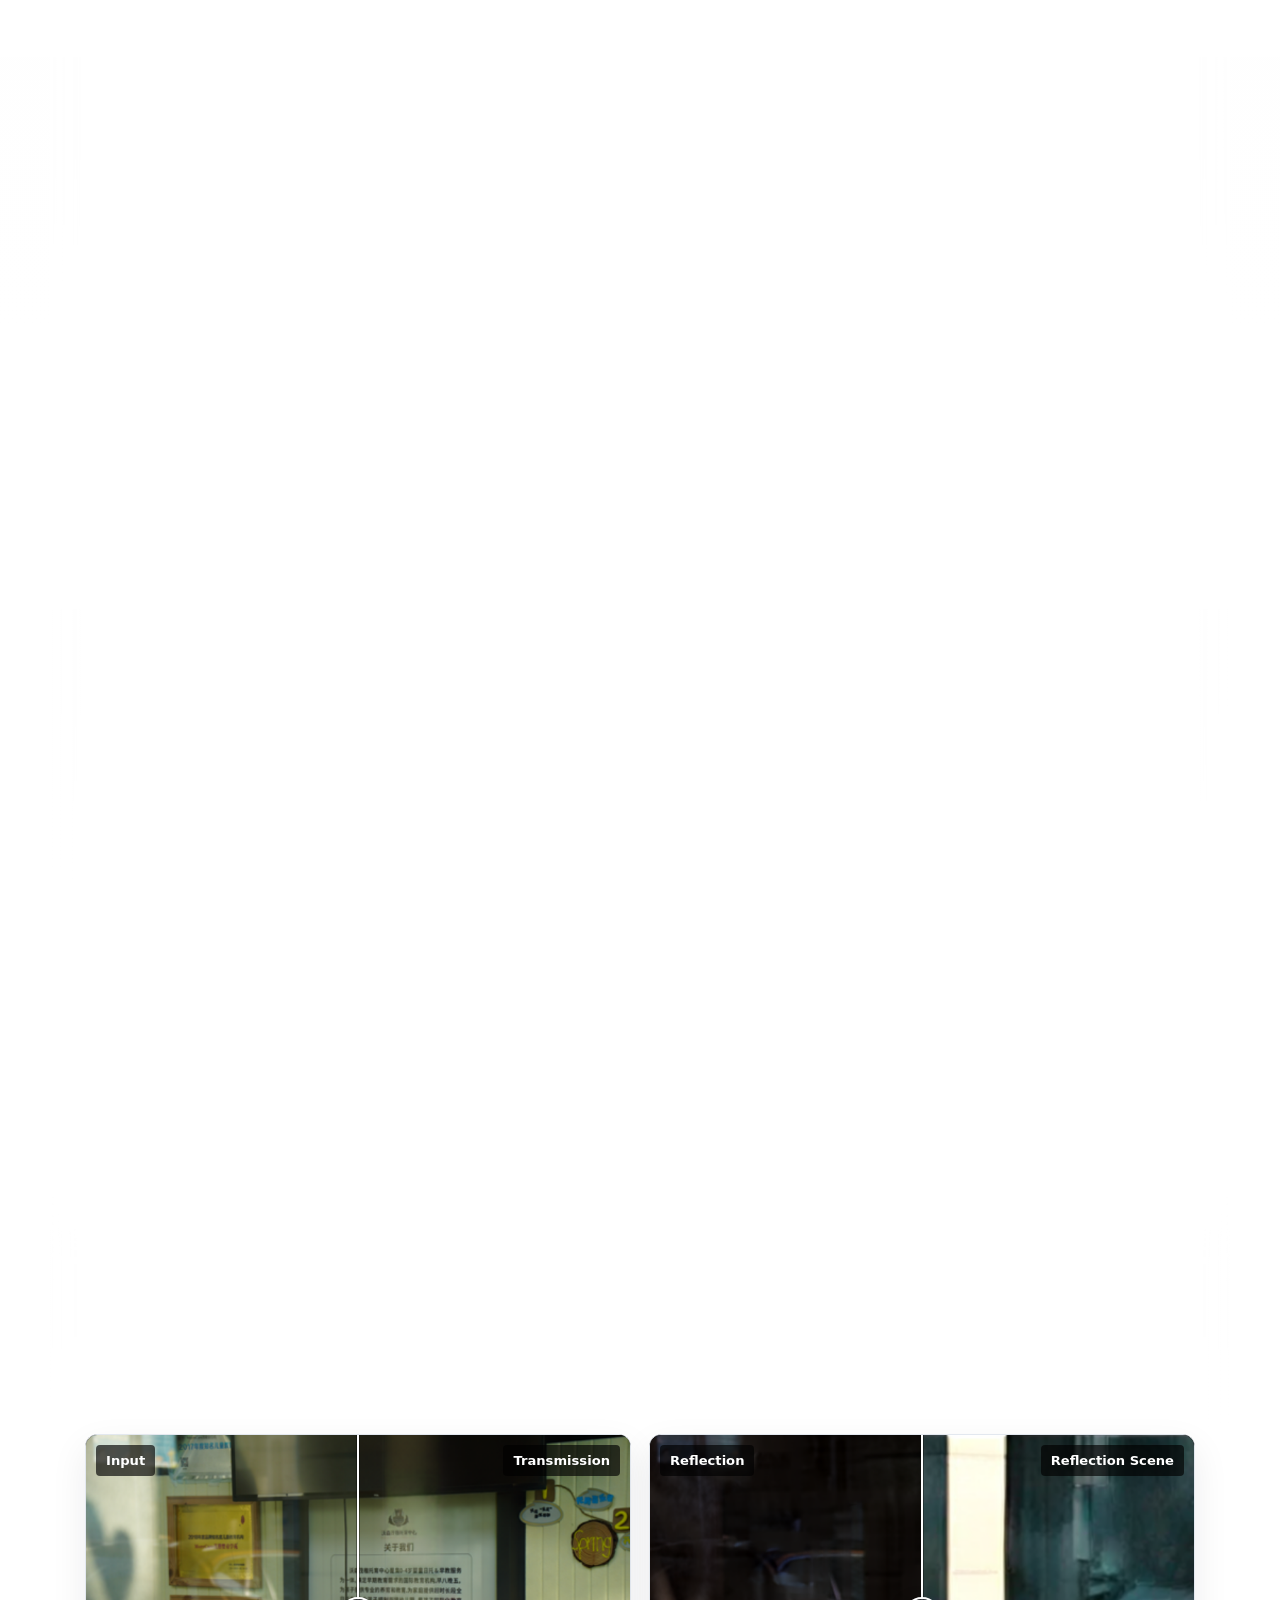
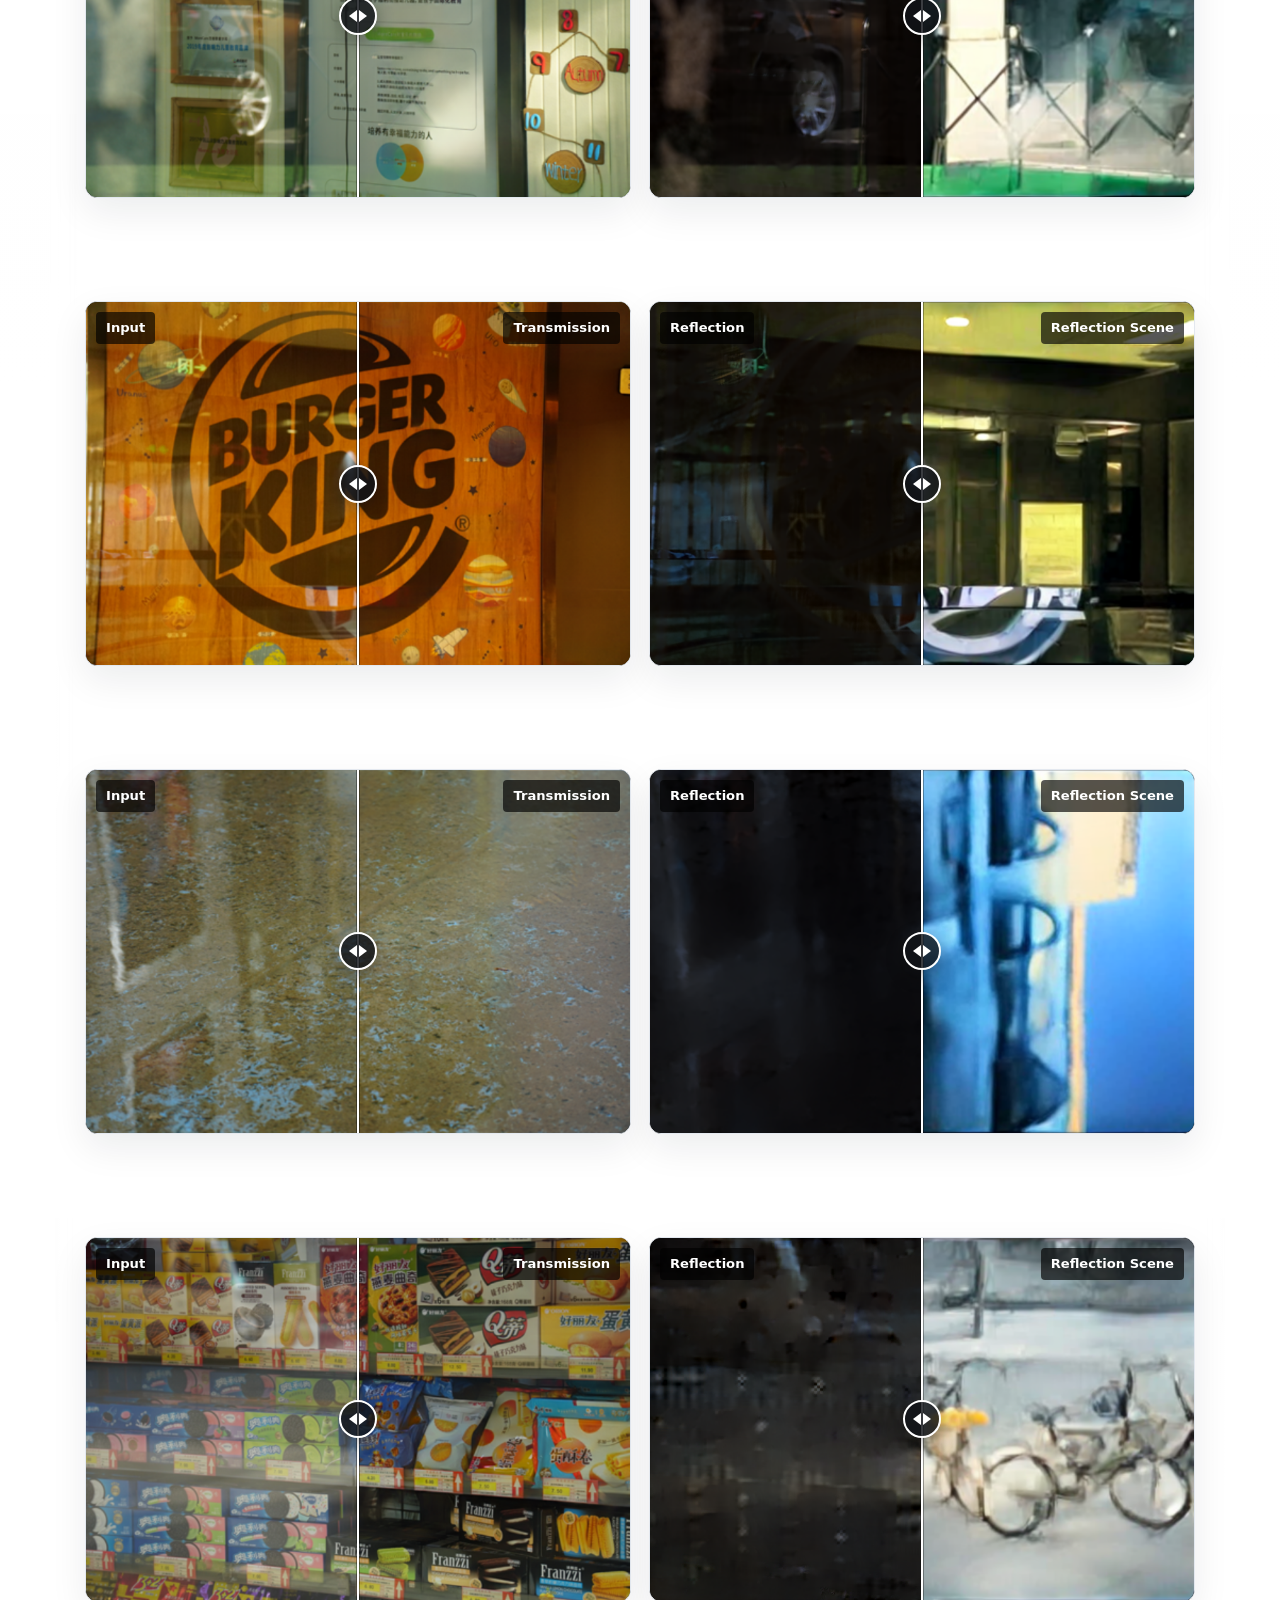
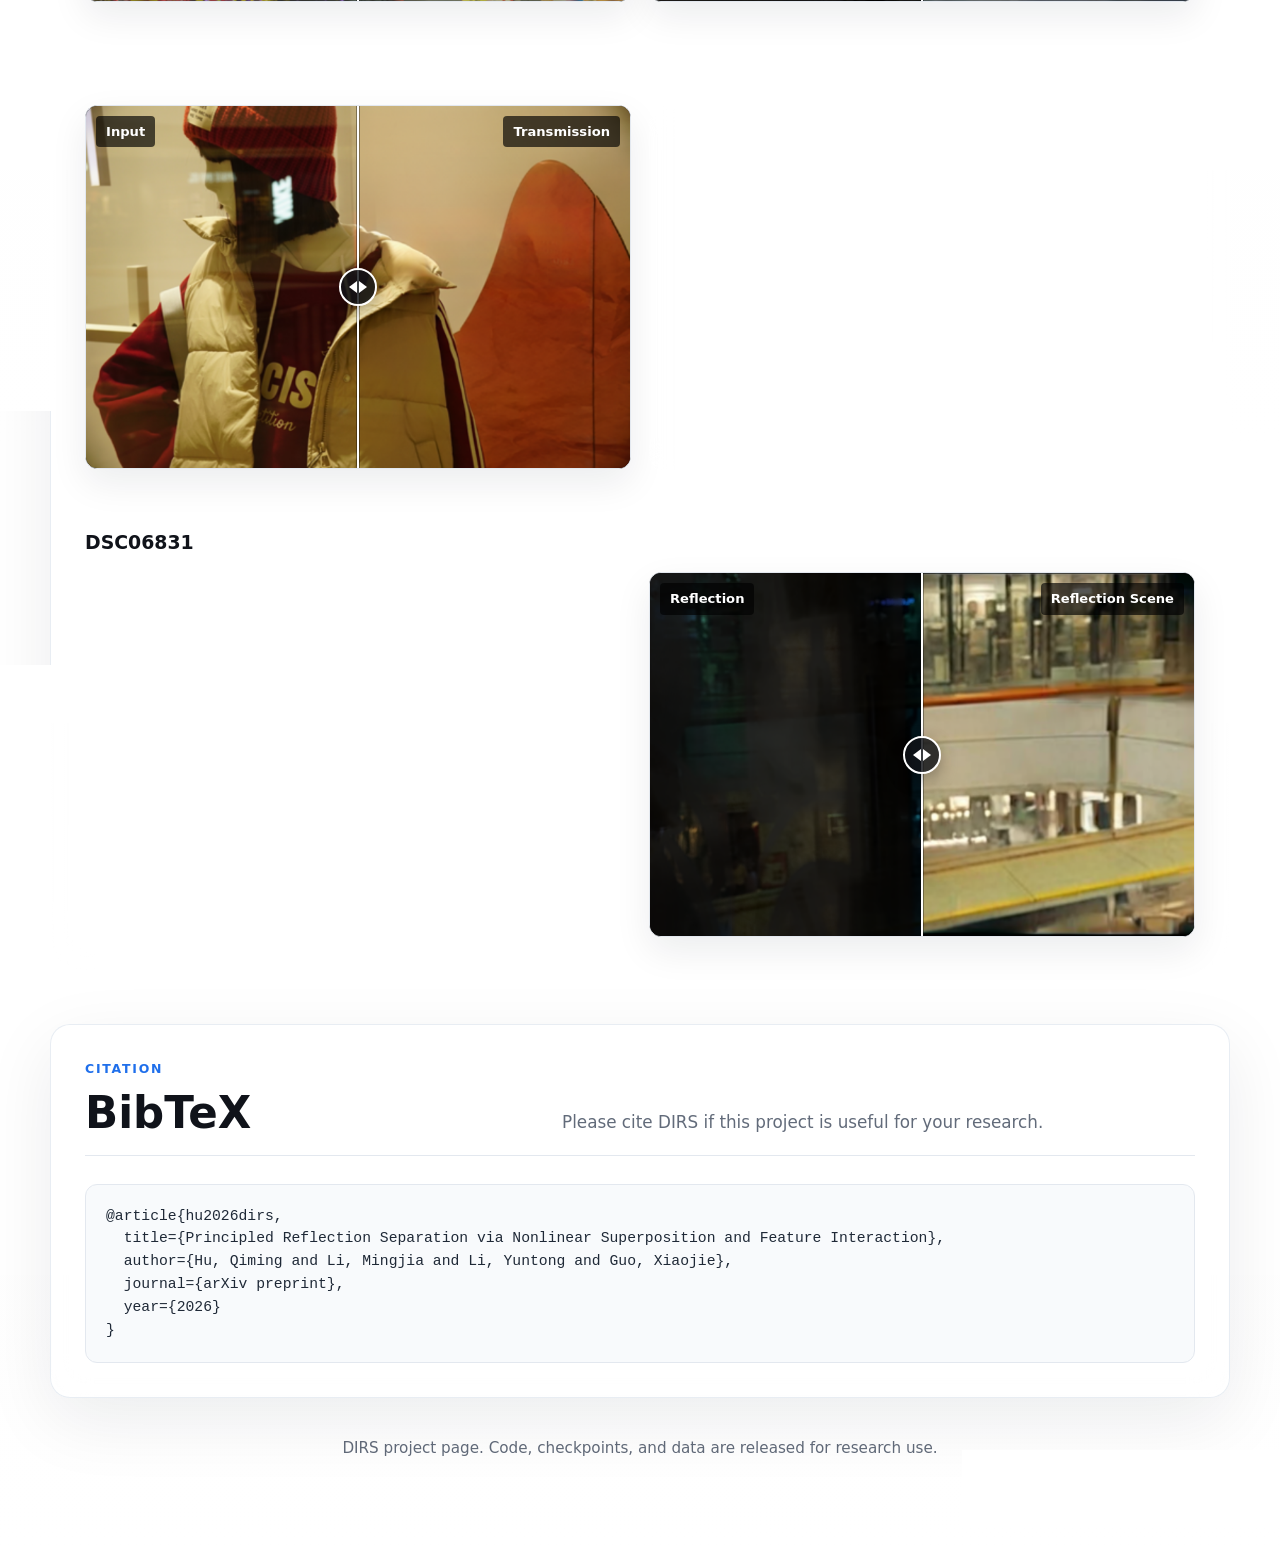
==== commit d28a2677: "Update method subtitle" ====
--- a/index.html
+++ b/index.html
@@ -924,8 +924,9 @@
             <h2>DIRS Framework</h2>
           </div>
           <p class="section-lead">
-            Learnable Offset-Residual Superposition handles nonlinear layer coupling, while
-            dual-stream interaction exchanges discriminative evidence across branches.
+            The Learnable Offset-Residual model captures complex nonlinear physical
+            couplings, while the interactive dual-stream architecture enables explicit
+            bidirectional feature exchange to cleanly disentangle the overlapping layers.
           </p>
         </div>
         <figure class="figure clean">
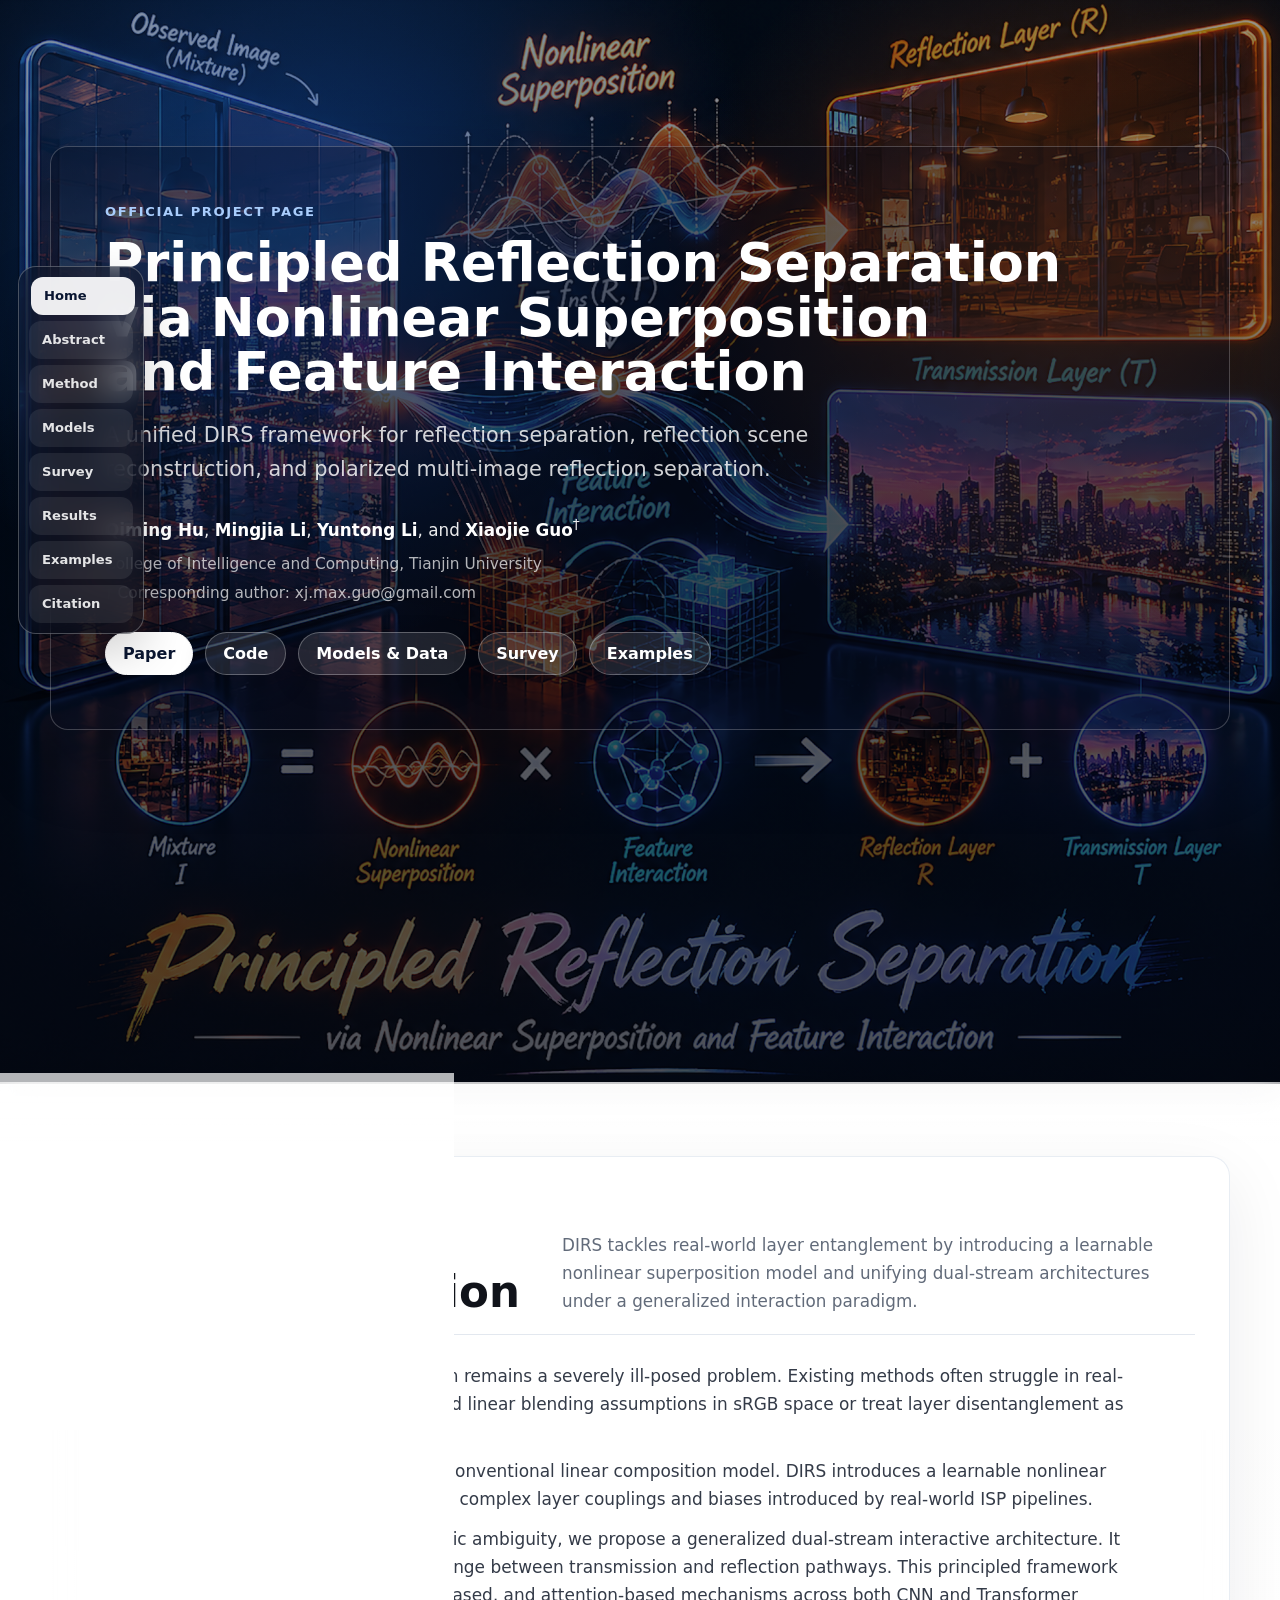
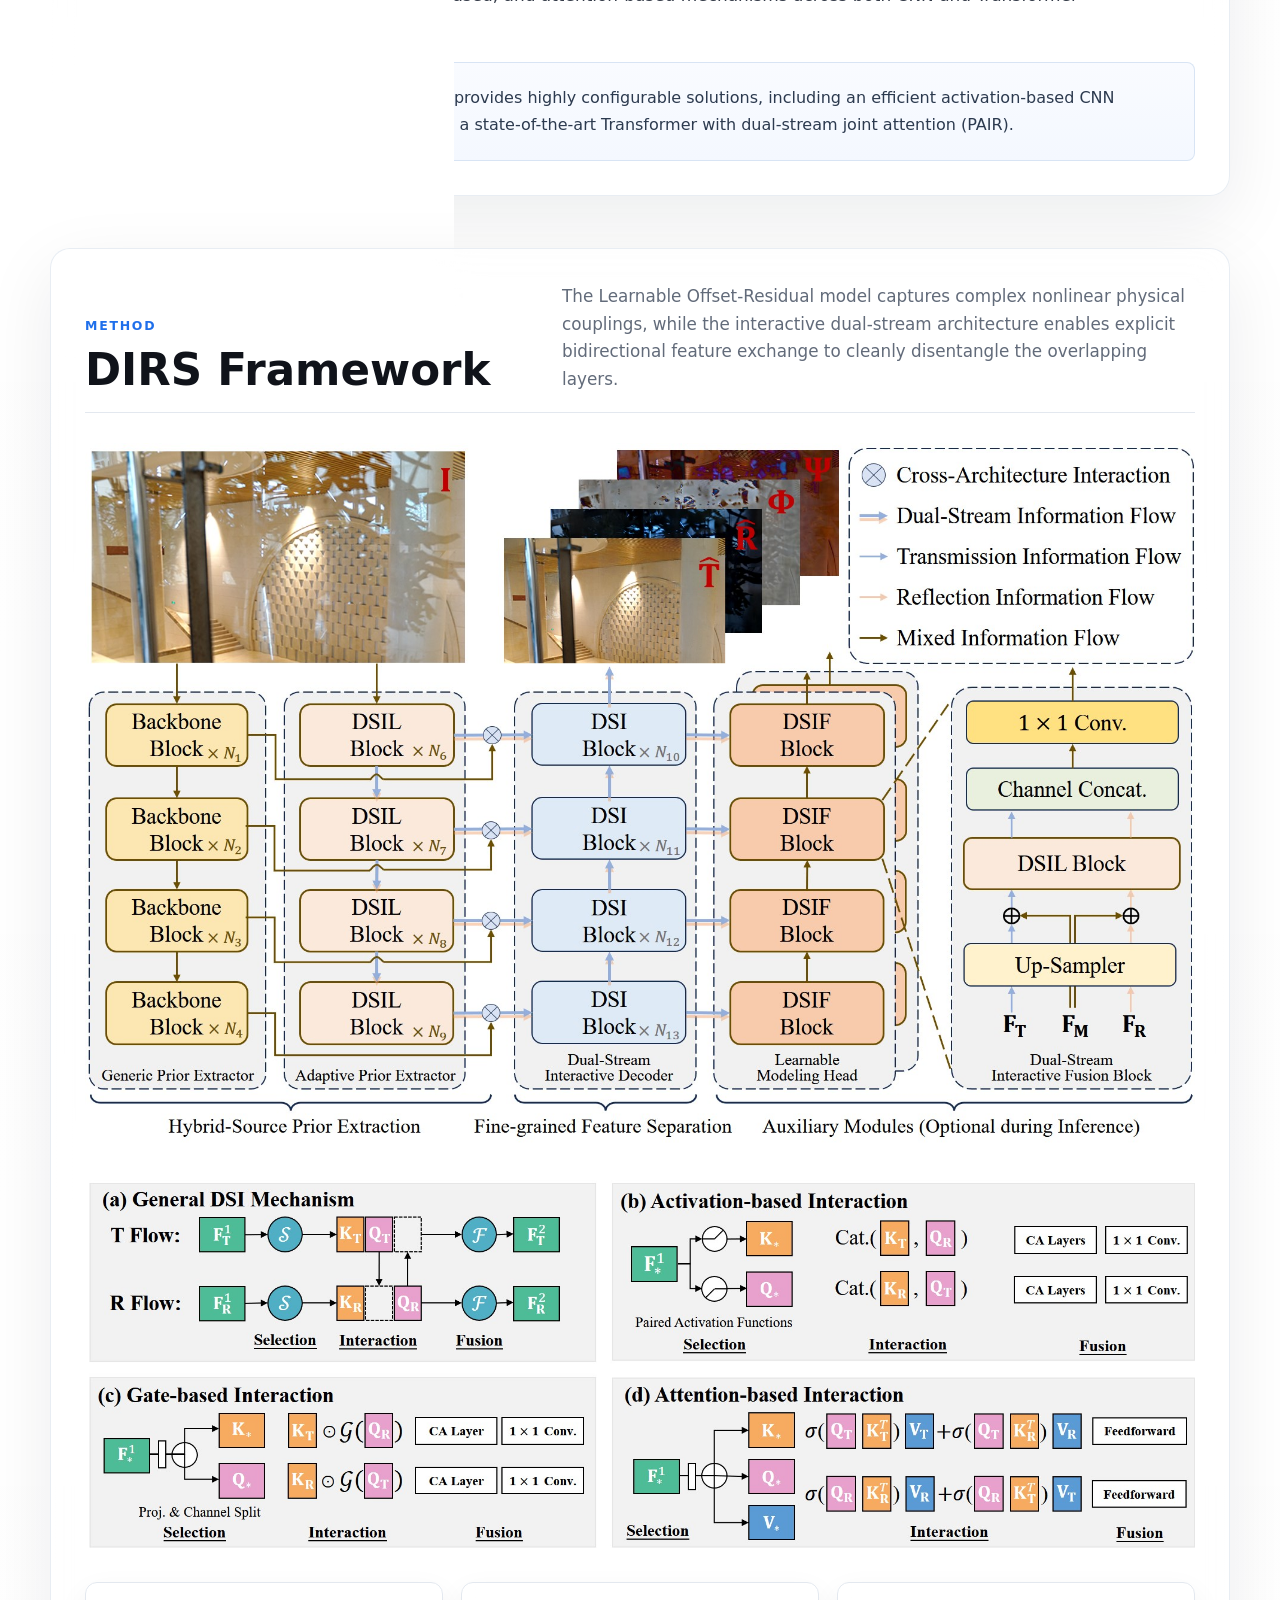
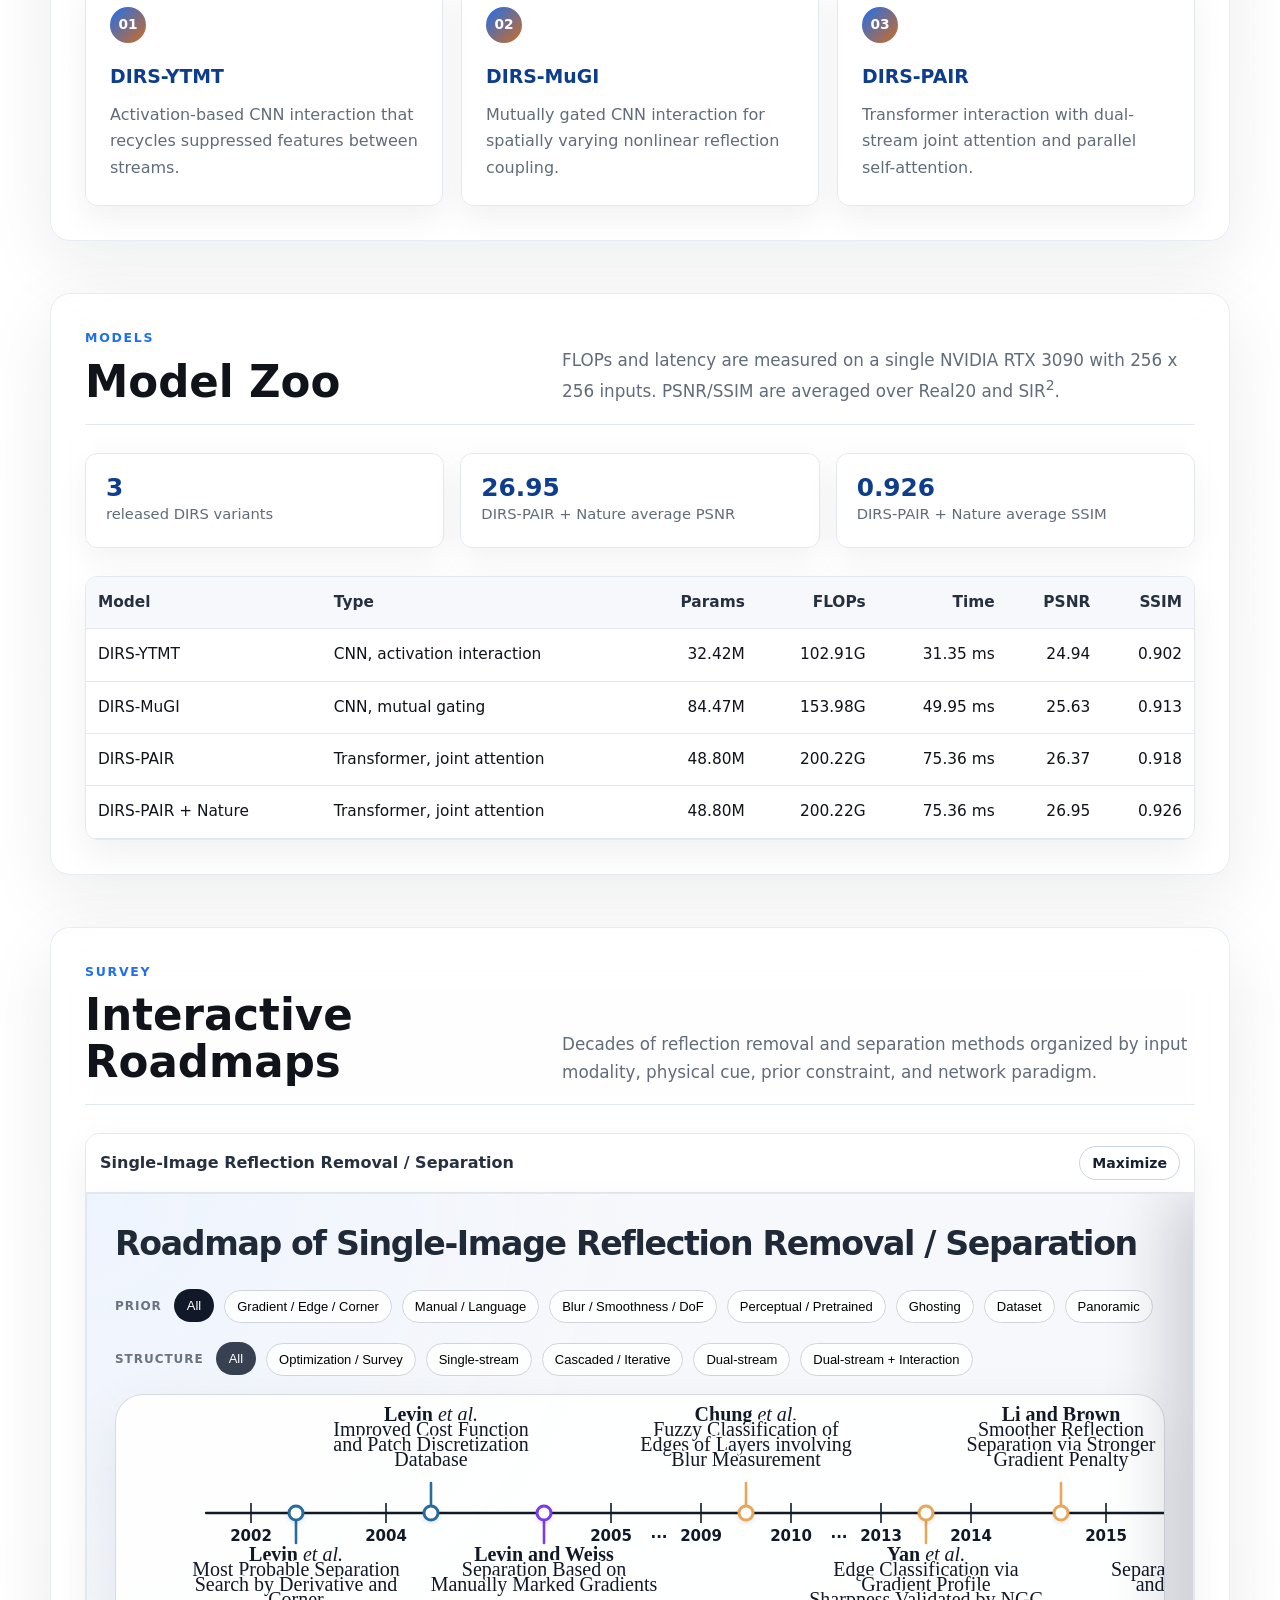
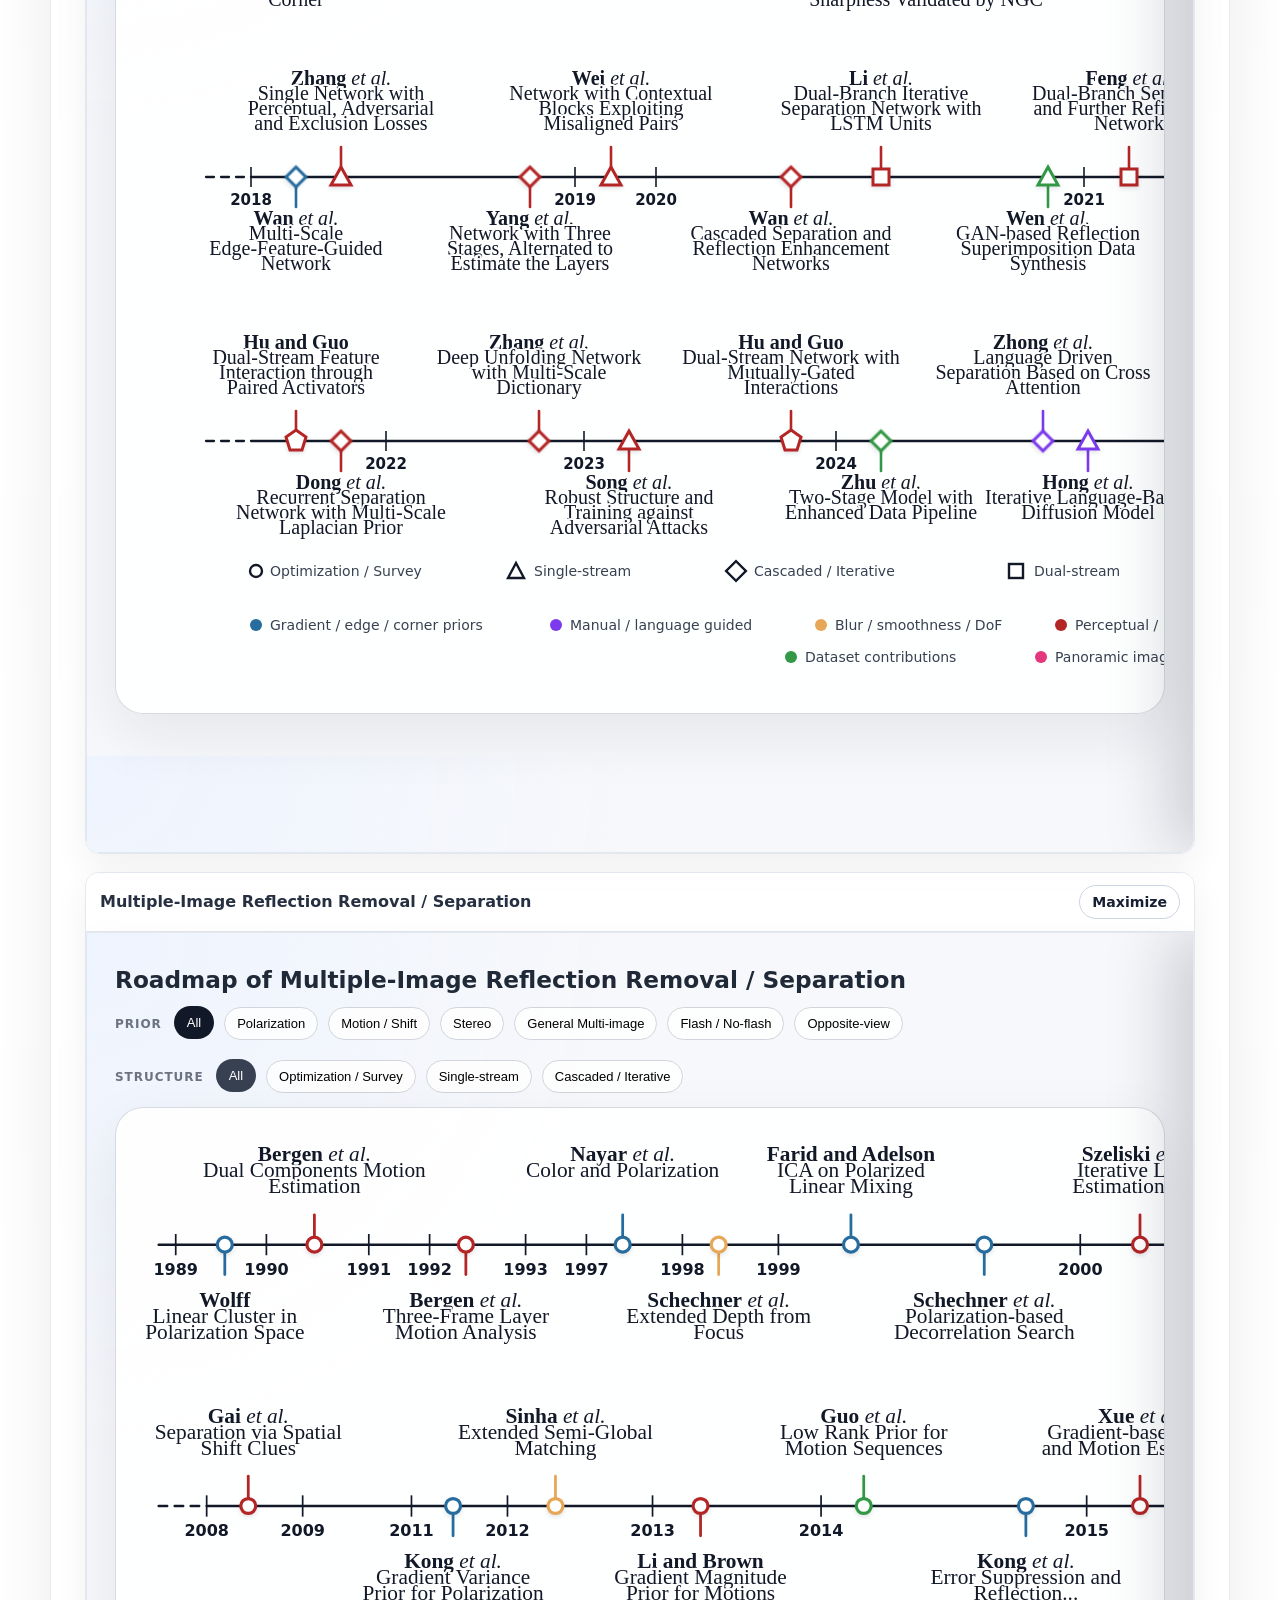
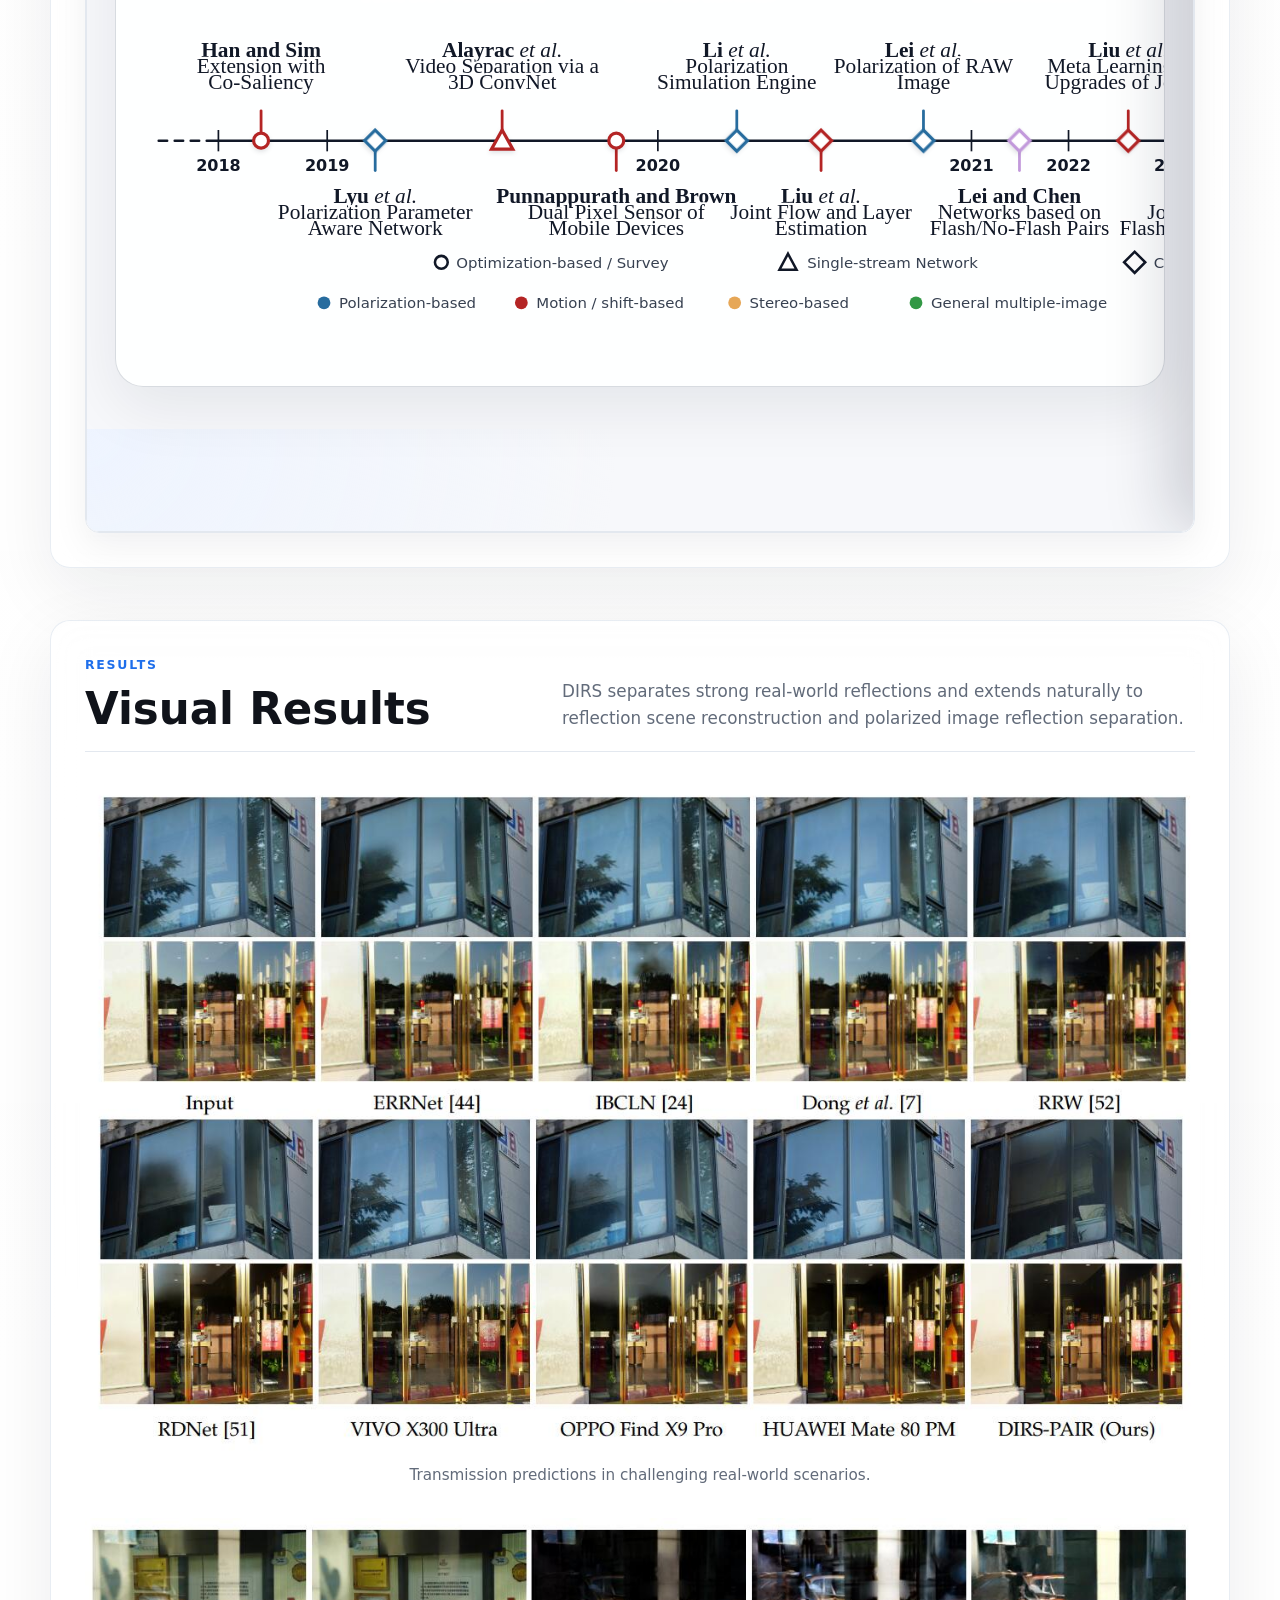
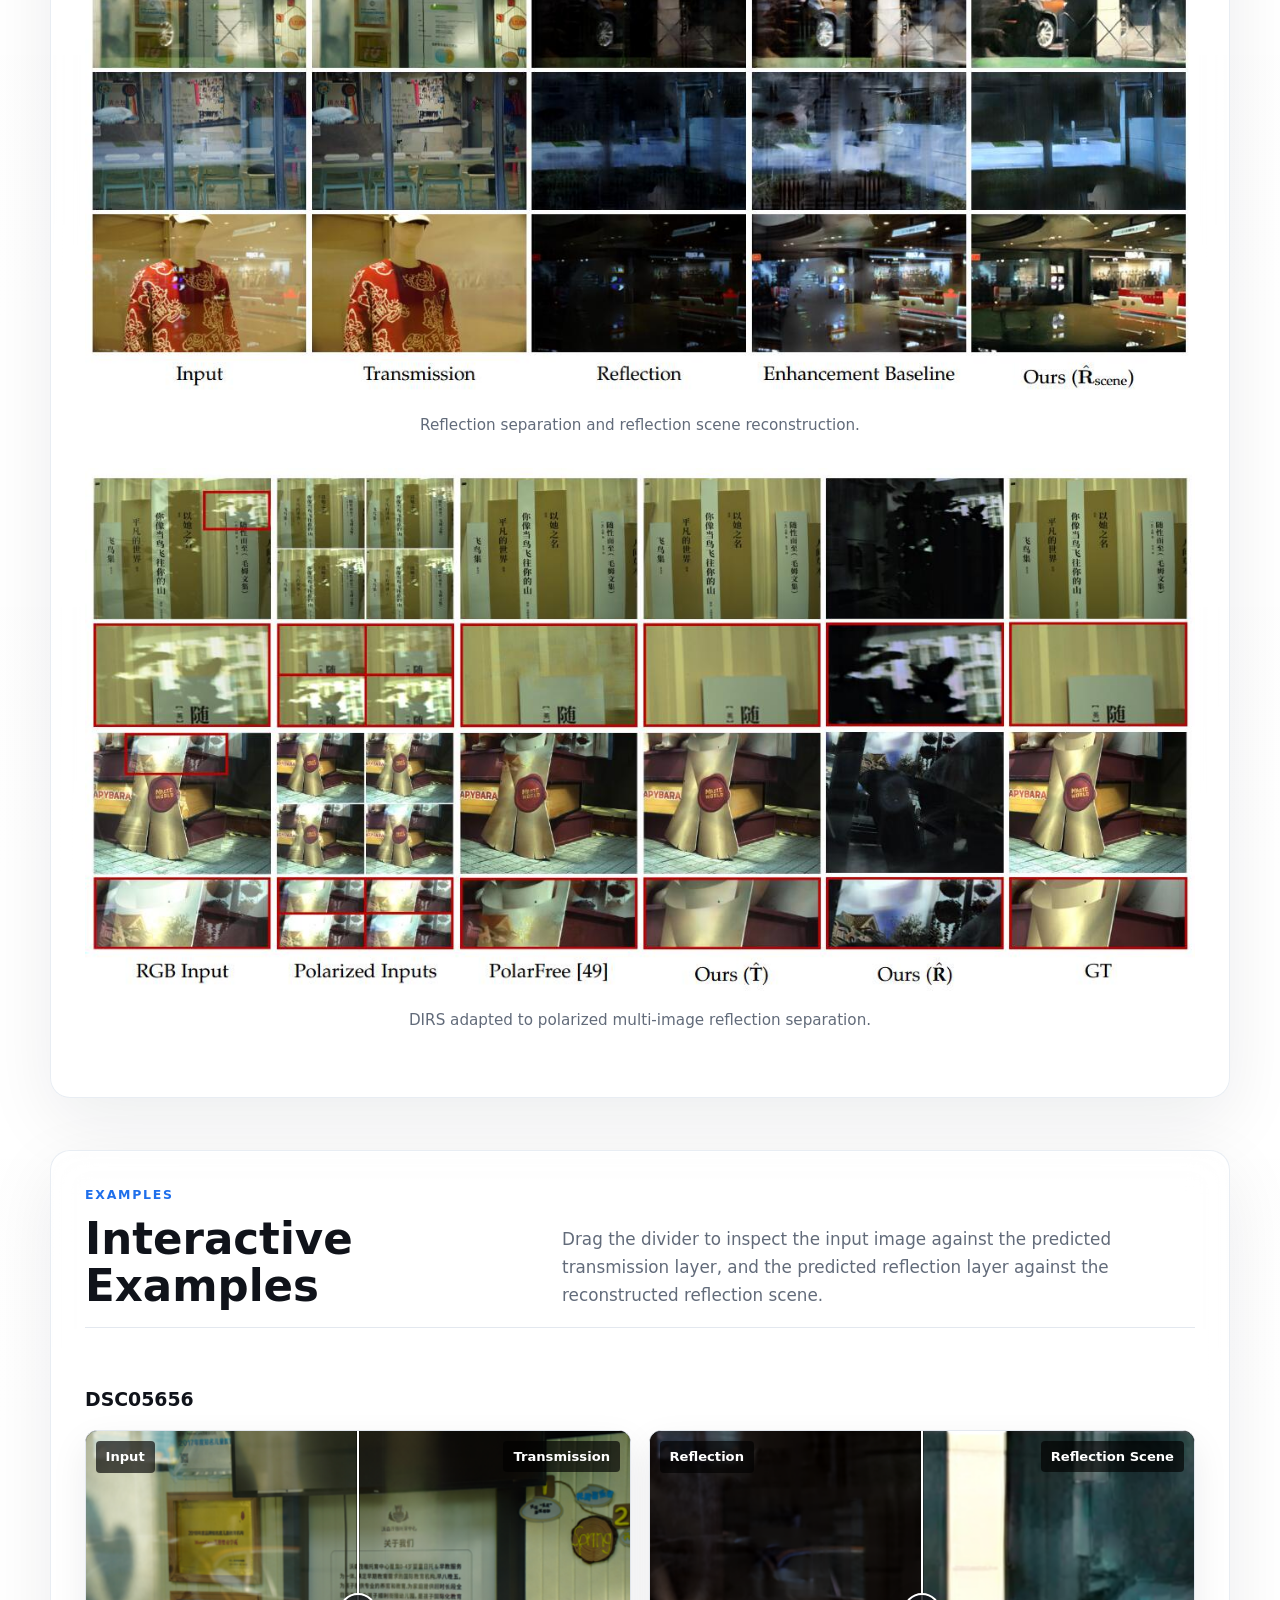
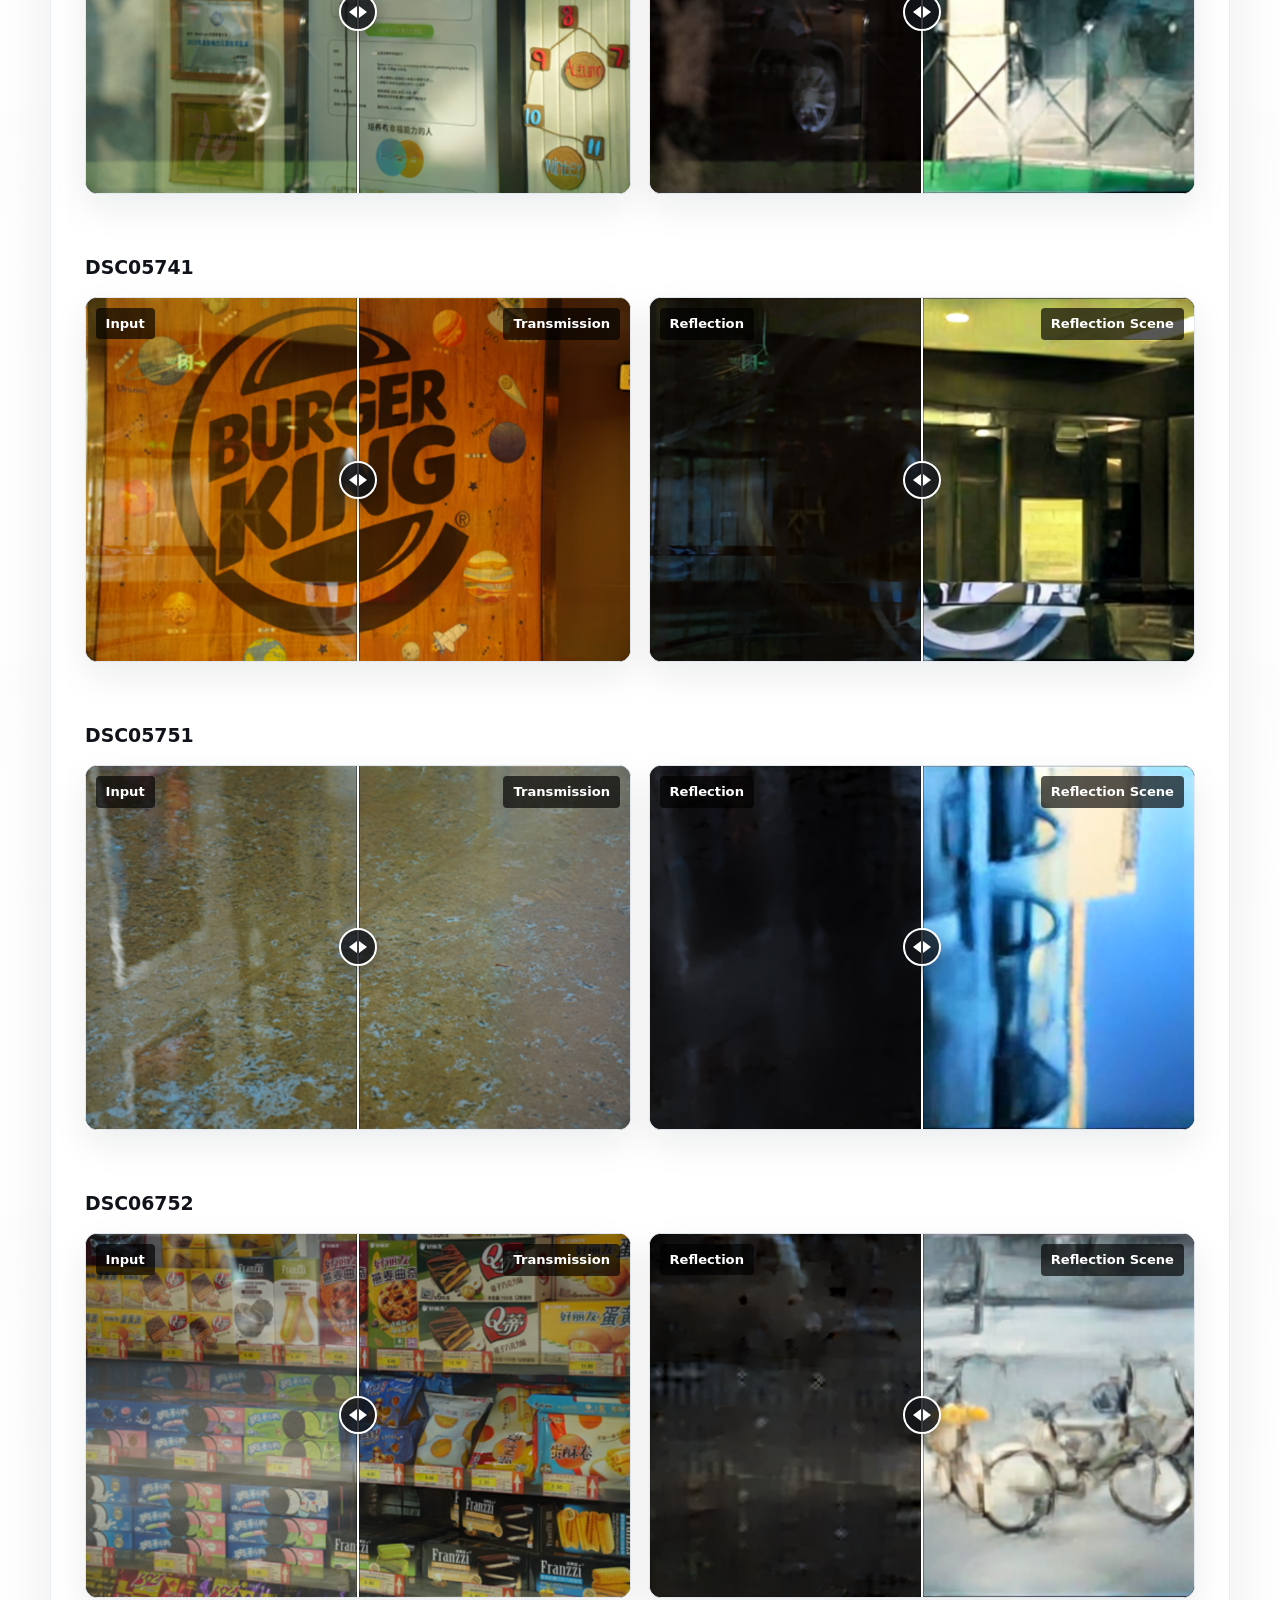
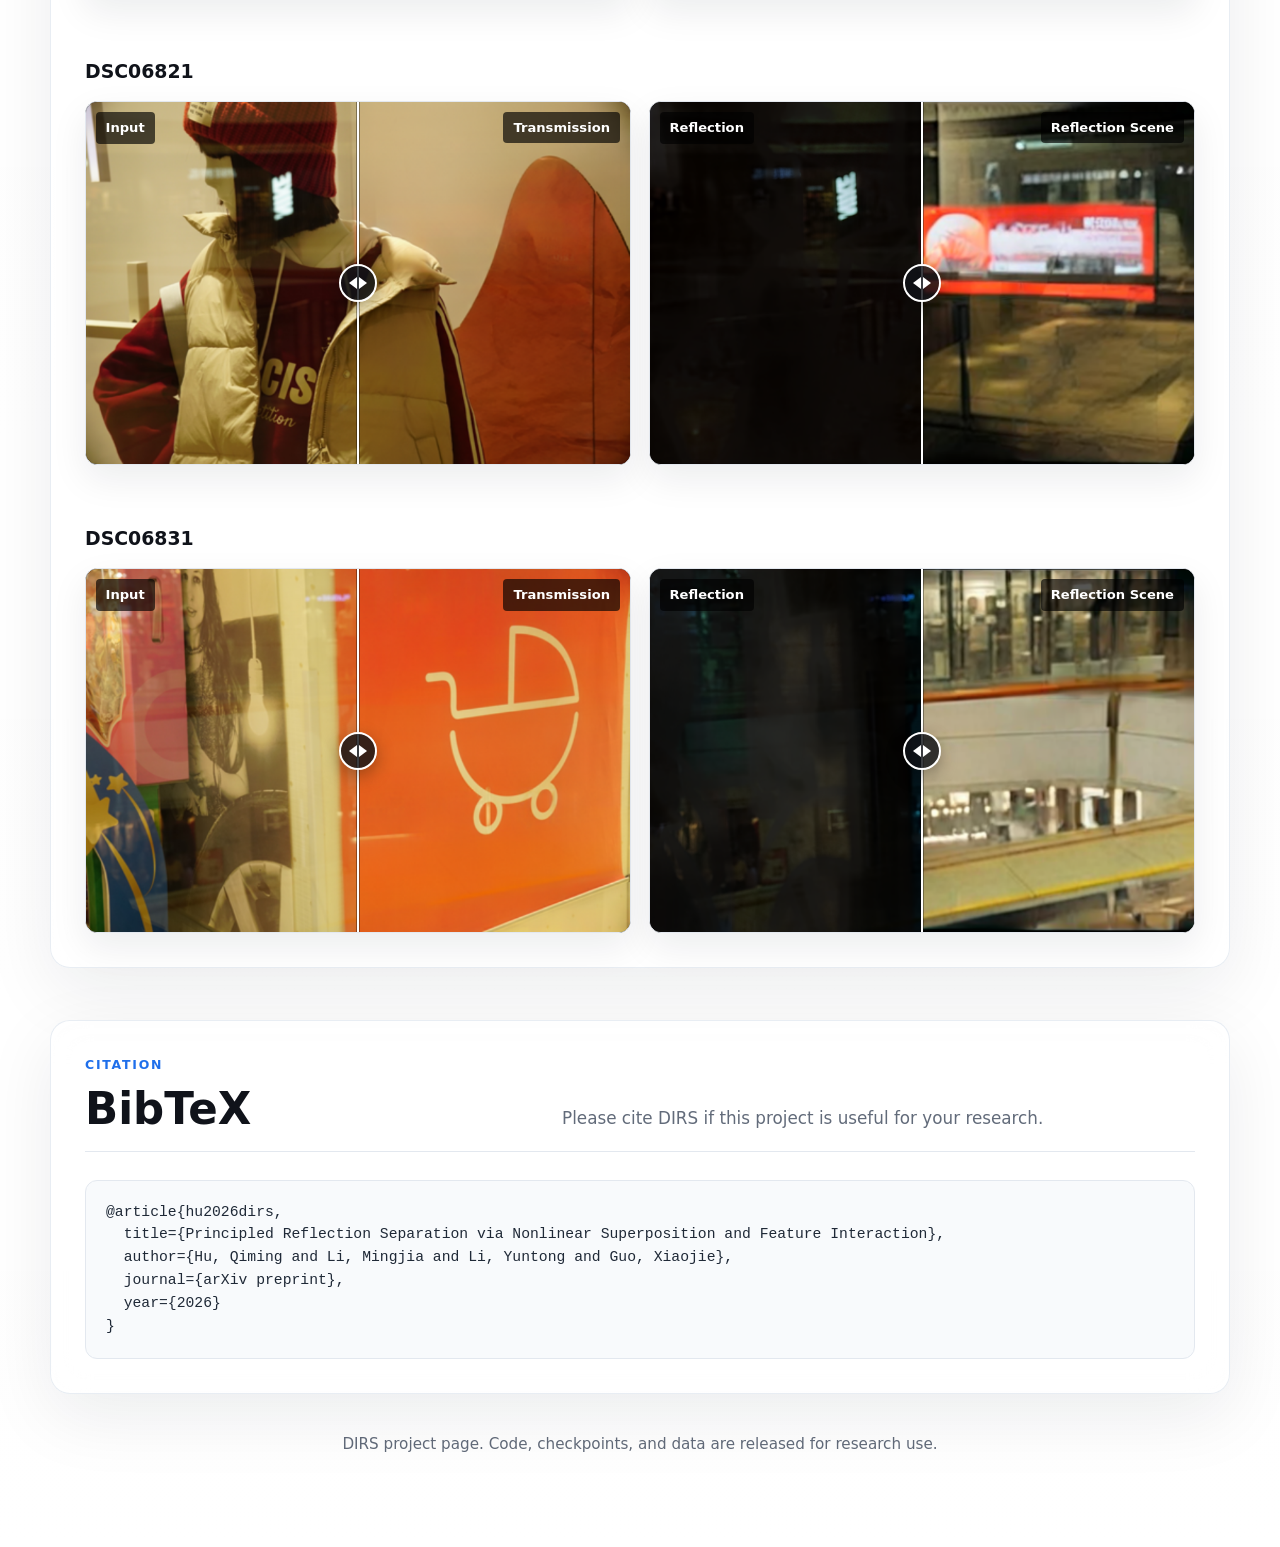
==== commit 886c1e07: "Refine abstract layout and wording" ====
--- a/index.html
+++ b/index.html
@@ -378,8 +378,8 @@
     }
 
     .abstract {
-      max-width: 980px;
-      margin: 0;
+      max-width: 1070px;
+      margin: 0 0 12px;
       color: #343b48;
       text-align: left;
       font-size: 1.06rem;
@@ -901,7 +901,7 @@
           <strong>Nonlinear Formation:</strong> We challenge the conventional linear
           composition model. DIRS introduces a learnable nonlinear interaction term that
           faithfully captures the complex layer couplings and biases introduced by real-world
-          Image Signal Processing (ISP) pipelines.
+          ISP pipelines.
         </p>
         <p class="abstract">
           <strong>Unified Interaction:</strong> To resolve the intrinsic ambiguity, we
